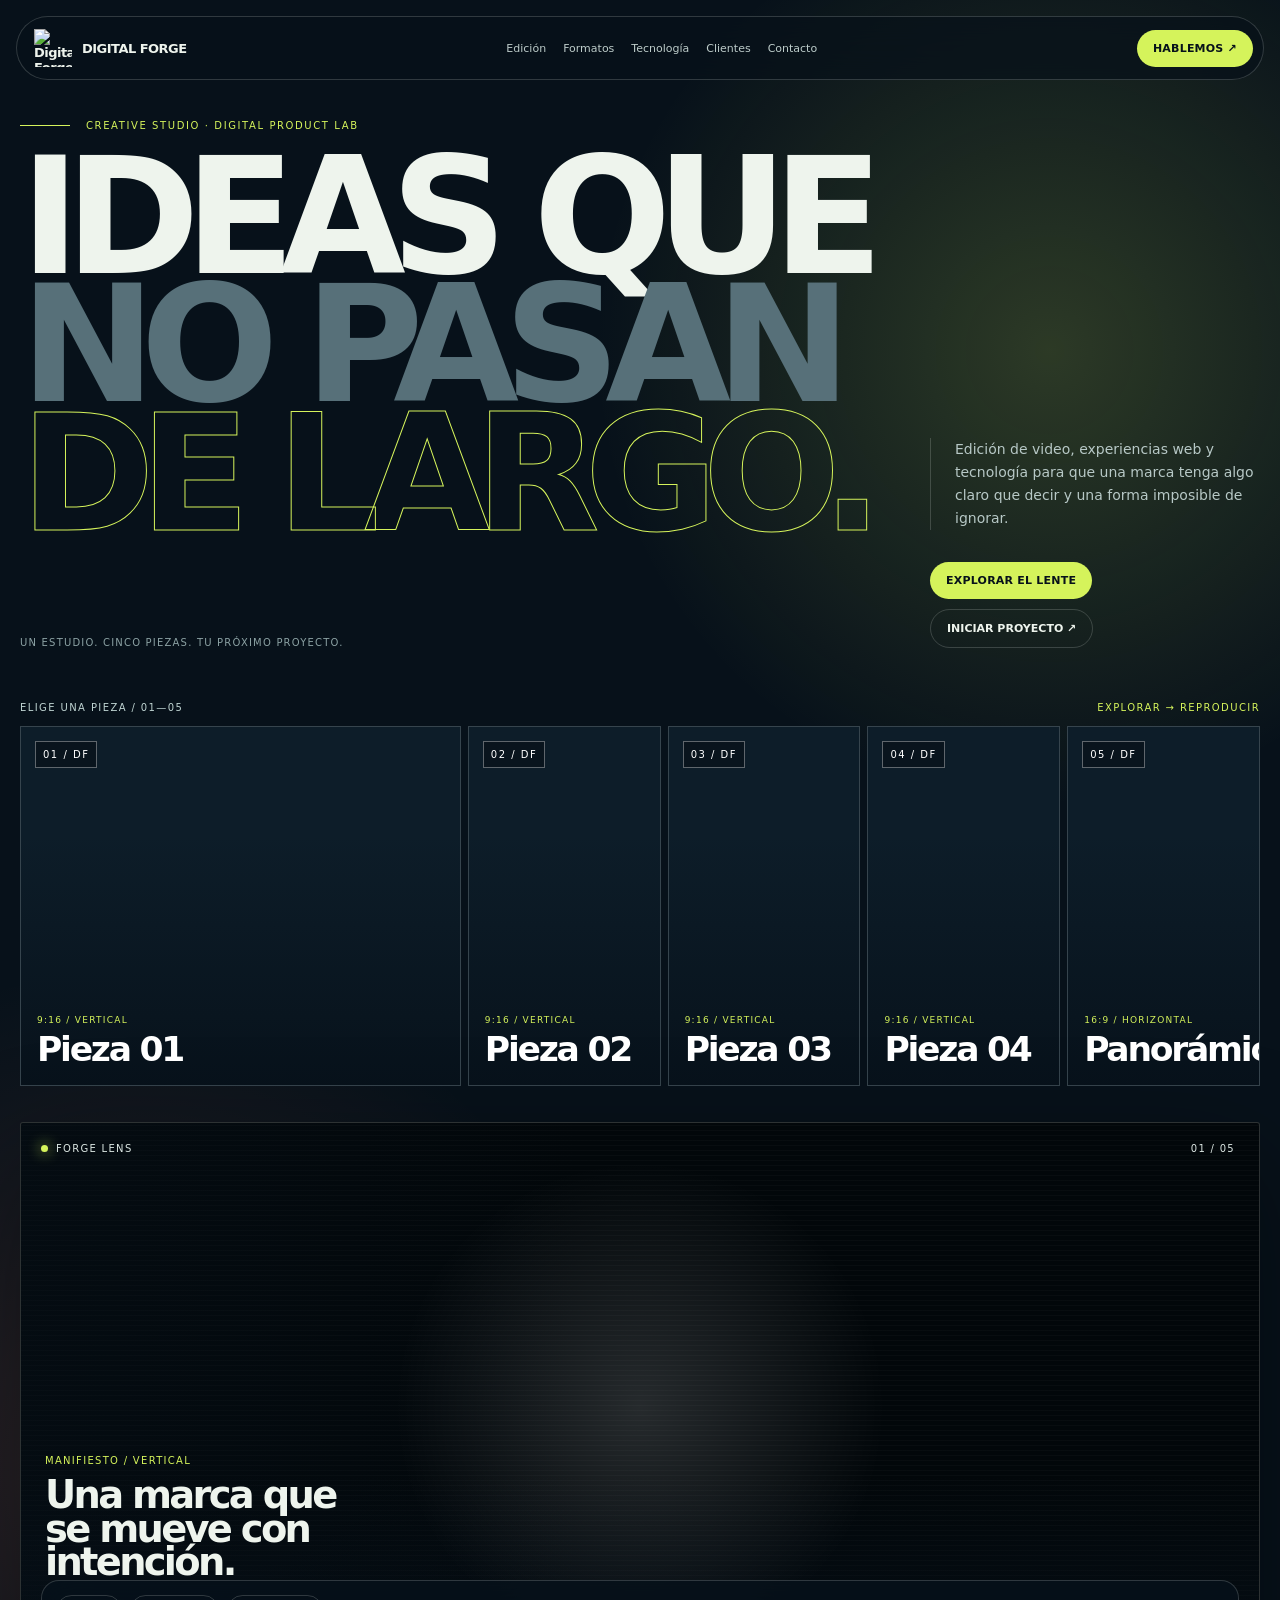
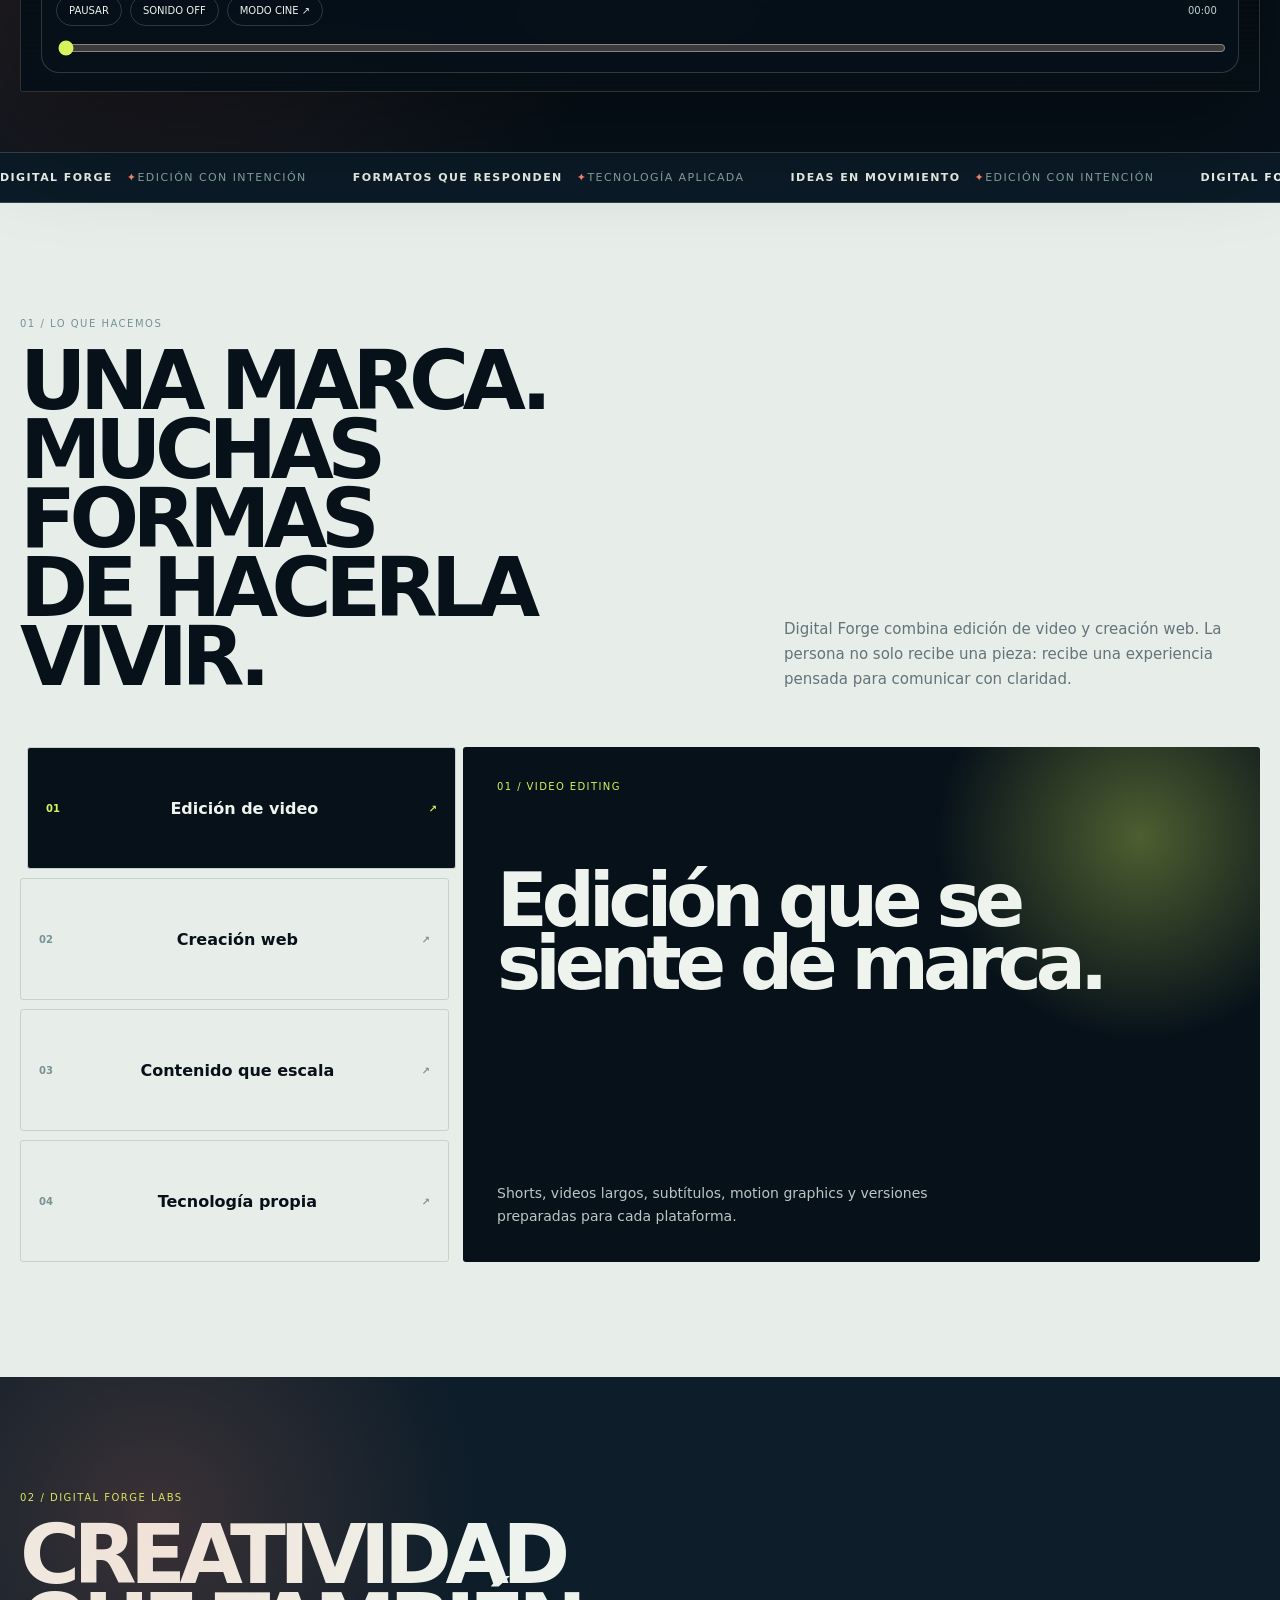
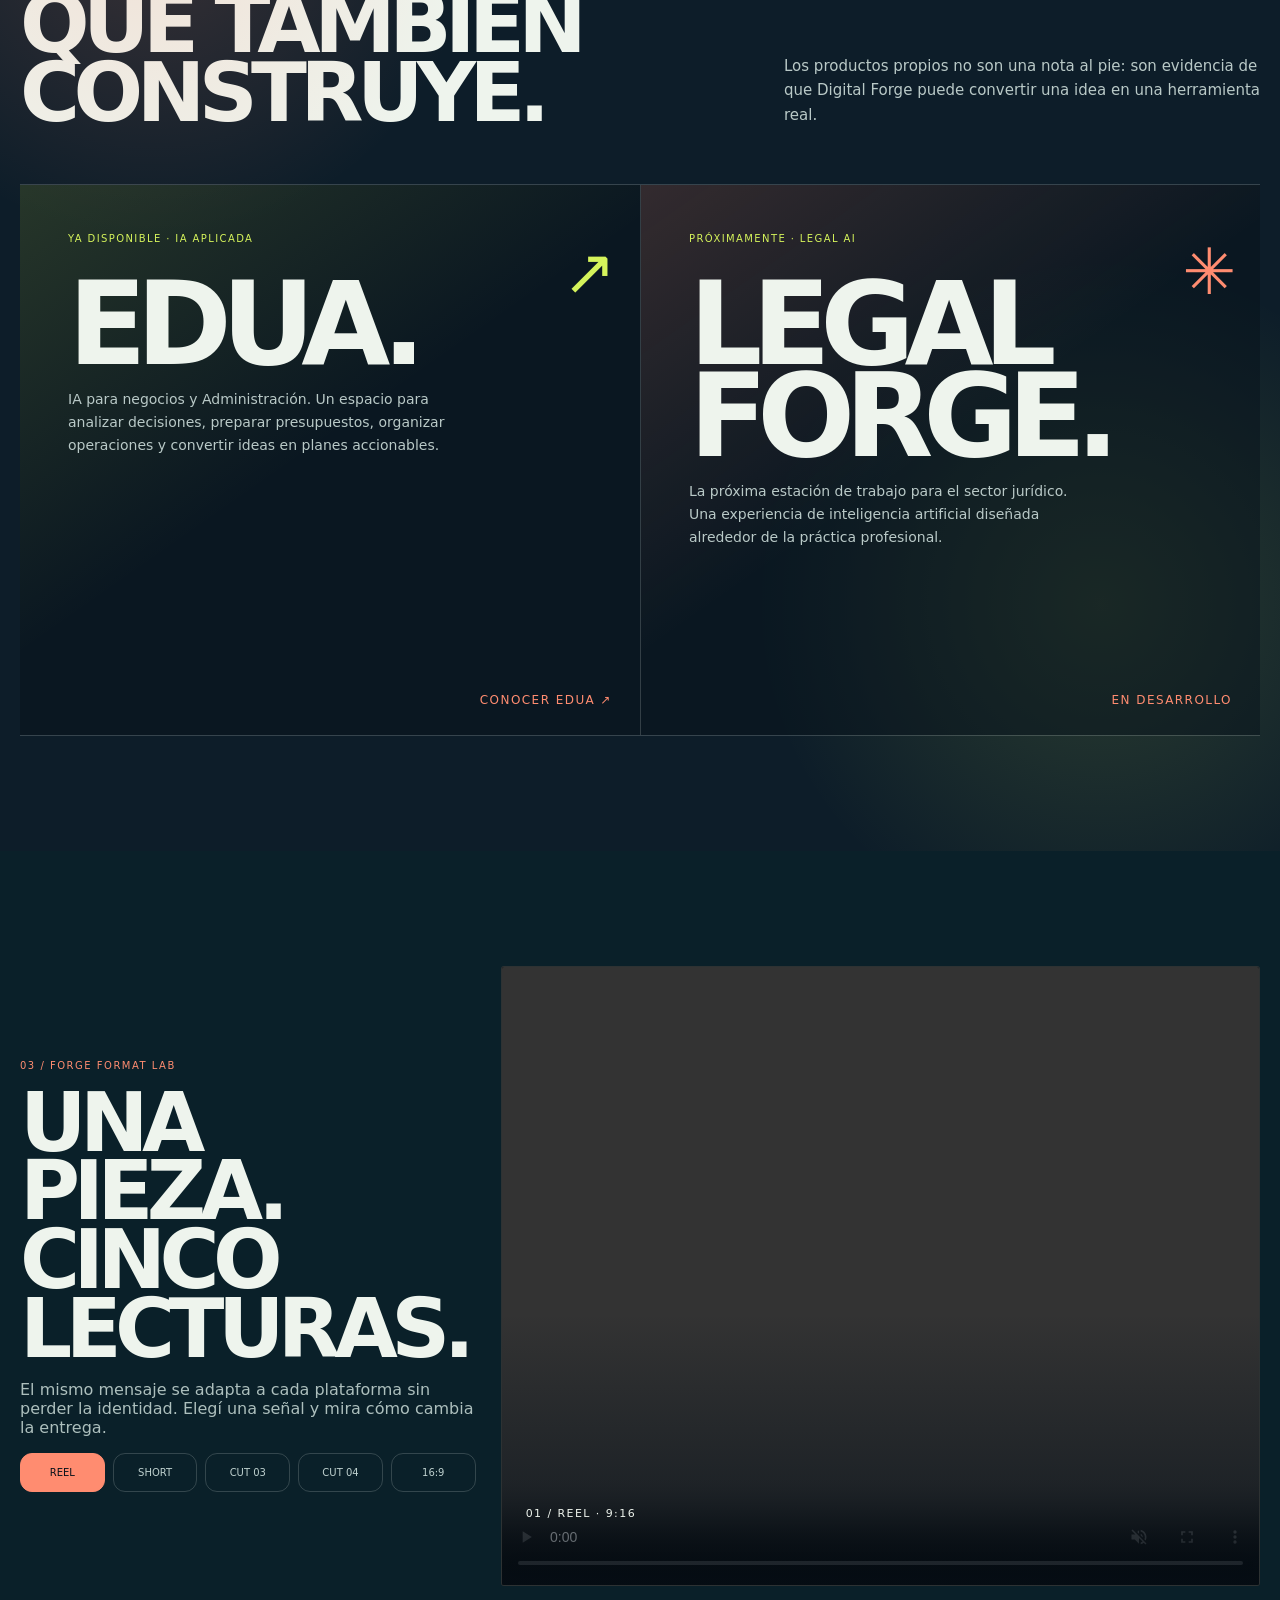
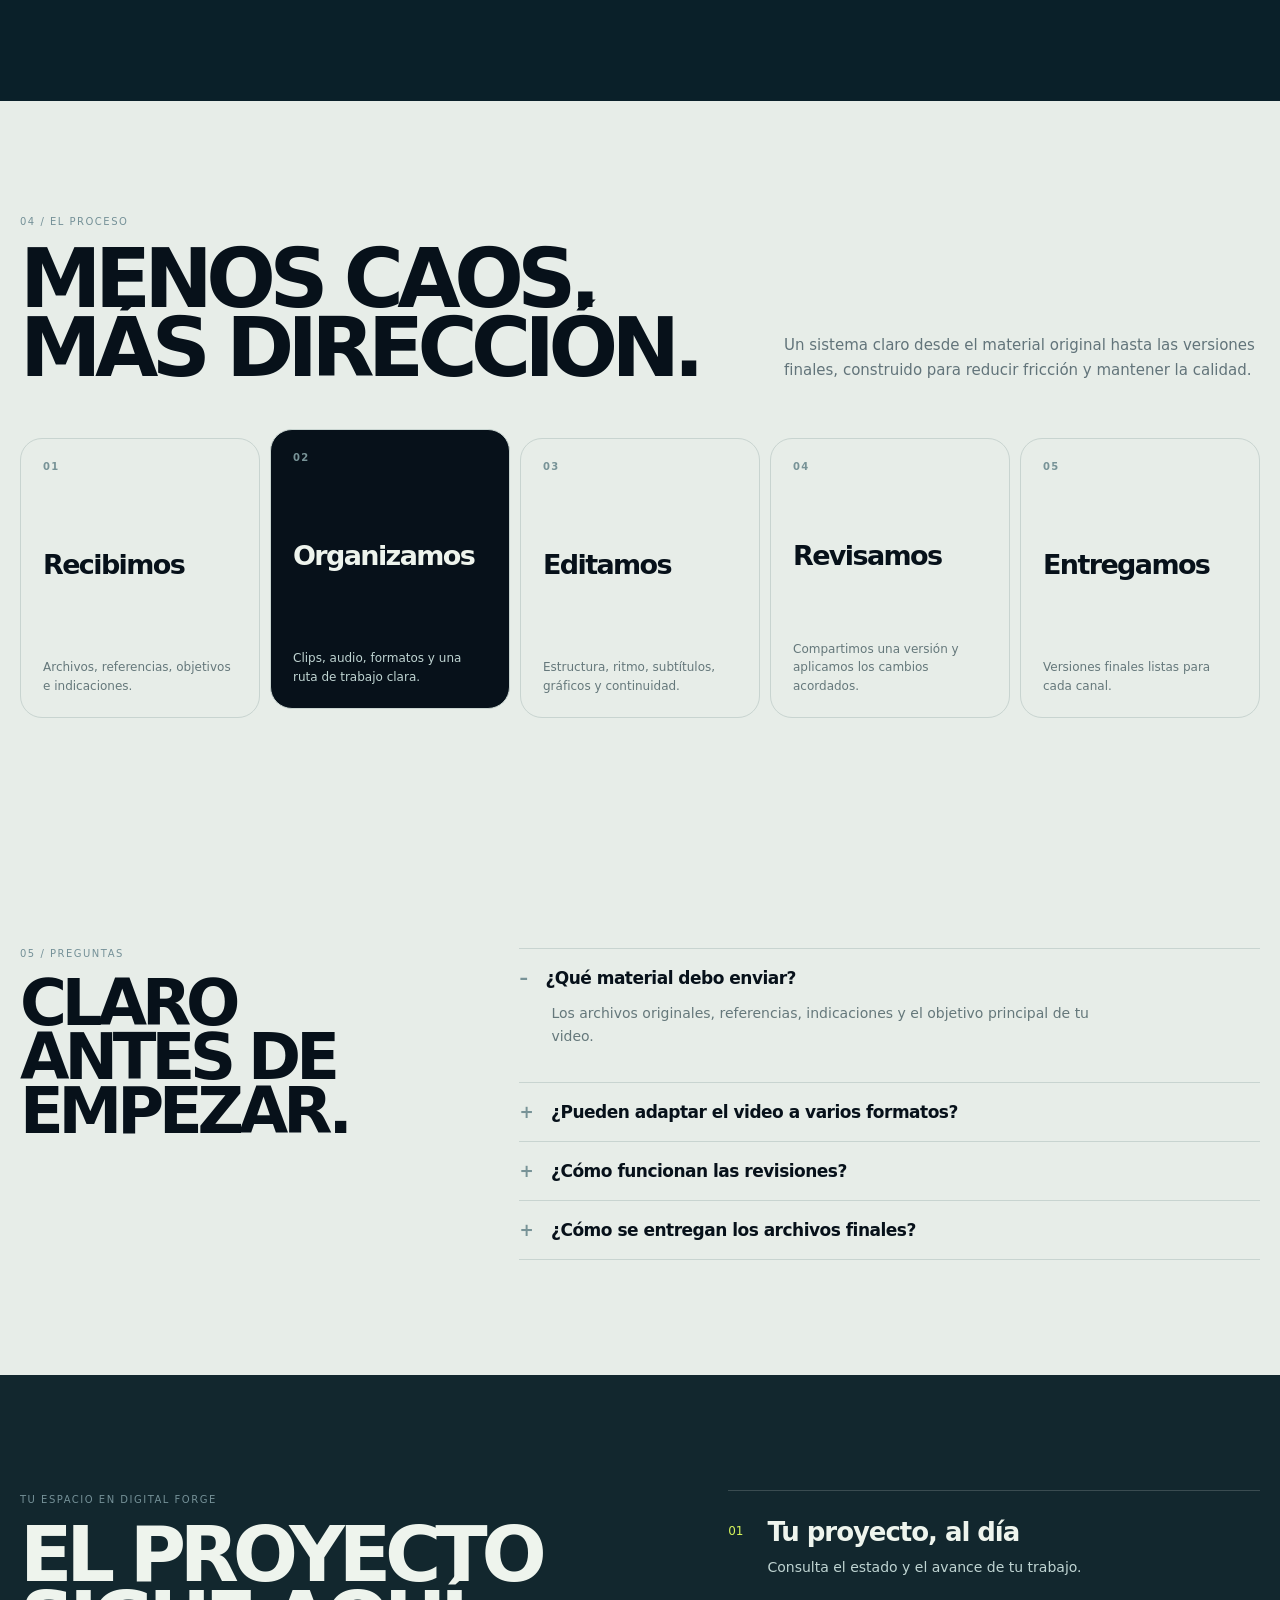
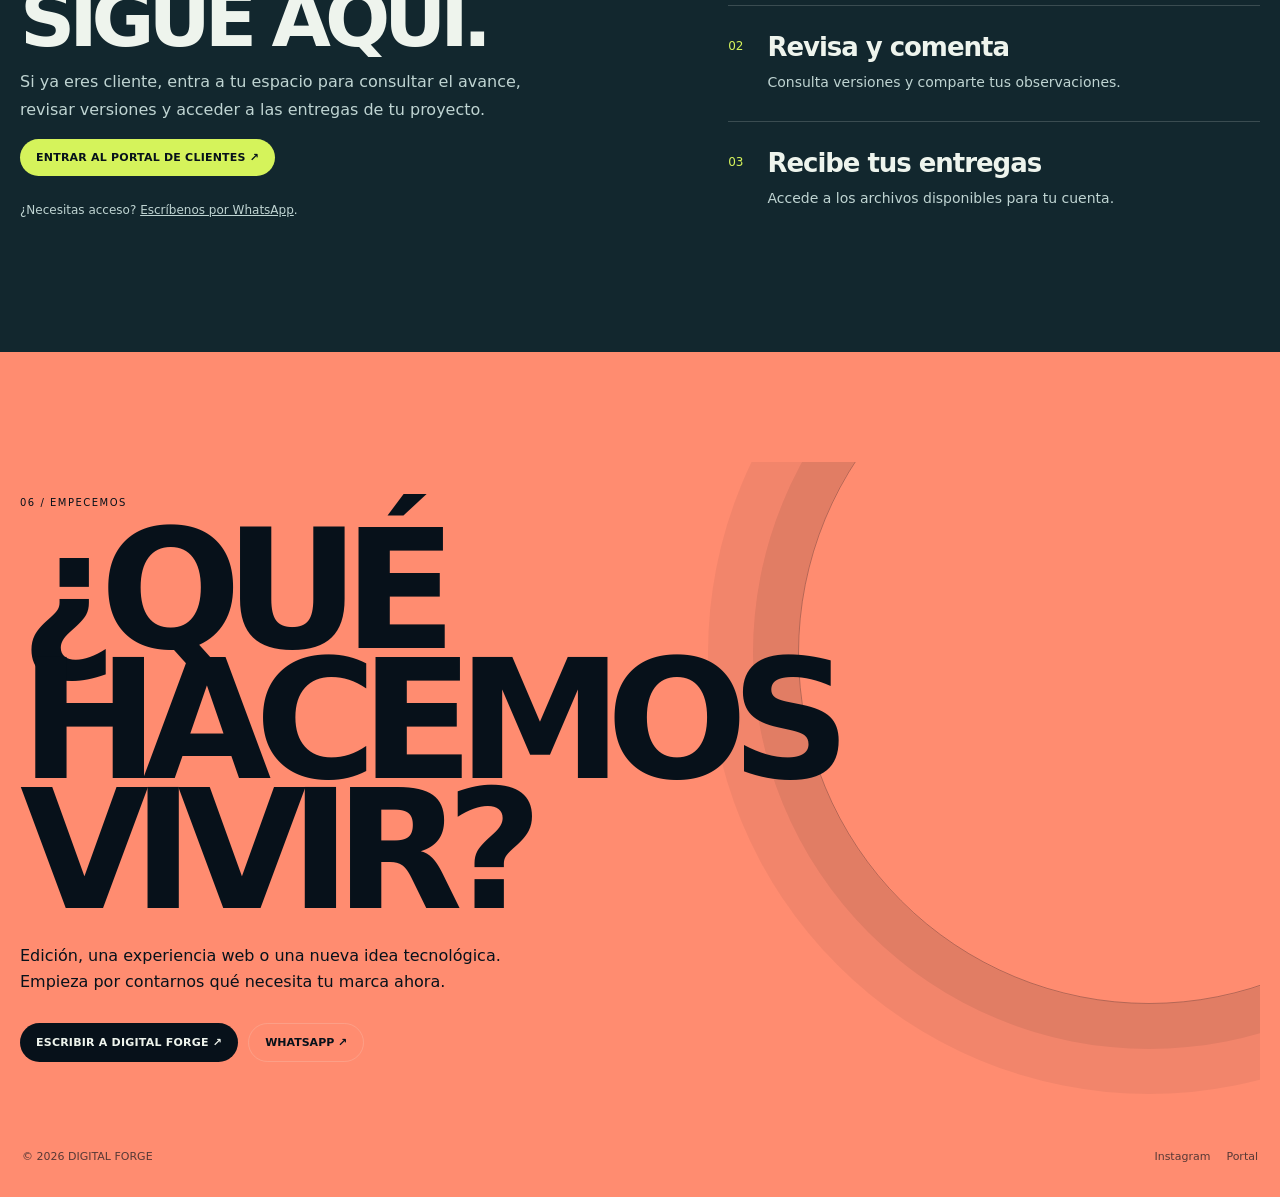
==== index.html @ f6ac7ea0 "Redesign homepage with interactive video gallery and client portal section" ====
<!doctype html>
<html lang="es">
<head>
  <meta charset="utf-8">
  <meta name="viewport" content="width=device-width,initial-scale=1">
  <meta name="description" content="Digital Forge — edición de video, experiencias web y tecnología.">
  <title>Digital Forge — Forge Lens</title>
  <style>
    :root{--ink:#07111a;--ink2:#0d1d29;--paper:#eef4ed;--mist:#bfd4d2;--lime:#d5f35b;--coral:#ff8c70;--line:rgba(238,244,237,.18);--max:1440px}*{box-sizing:border-box}html{scroll-behavior:smooth}body{margin:0;background:var(--ink);color:var(--paper);font-family:Inter,ui-sans-serif,system-ui,-apple-system,BlinkMacSystemFont,"Segoe UI",sans-serif;overflow-x:hidden}a{color:inherit;text-decoration:none}button{font:inherit}::selection{background:var(--lime);color:var(--ink)}.wrap{width:min(calc(100% - 40px),var(--max));margin:auto}.nav{position:fixed;z-index:20;top:16px;left:50%;transform:translateX(-50%);width:min(calc(100% - 32px),var(--max));height:64px;border:1px solid var(--line);border-radius:999px;padding:8px 10px 8px 17px;display:flex;align-items:center;justify-content:space-between;background:rgba(7,17,26,.72);backdrop-filter:blur(18px)}.brand{display:flex;align-items:center;gap:10px;font-size:13px;font-weight:900;letter-spacing:-.04em}.brand img{width:38px;height:38px;object-fit:contain}.navlinks{display:flex;gap:22px;color:#bdccca;font-size:11px}.navlinks a:hover{color:var(--lime)}.nav-cta,.cta{display:inline-flex;align-items:center;justify-content:center;border-radius:999px;background:var(--lime);color:var(--ink);font-weight:900;font-size:11px;letter-spacing:.02em;padding:12px 16px;transition:transform .2s,background .2s}.nav-cta:hover,.cta:hover{background:#fff;transform:translateY(-2px)}.hero{min-height:100svh;padding:115px 0 34px;display:grid;align-items:end;position:relative;isolation:isolate}.hero:before{content:"";position:absolute;z-index:-1;inset:0;background:radial-gradient(circle at 82% 20%,rgba(213,243,91,.18),transparent 26%),radial-gradient(circle at 10% 84%,rgba(255,140,112,.15),transparent 27%)}.hero-grid{display:grid;grid-template-columns:.93fr 1.07fr;gap:38px;align-items:end}.kicker{font-size:10px;letter-spacing:.16em;color:var(--lime);margin-bottom:22px}.hero h1{font-size:clamp(4.4rem,8.7vw,10rem);line-height:.78;letter-spacing:-.09em;margin:0;max-width:720px}.hero h1 .muted{color:#779097}.hero-copy{max-width:480px;color:#b7c8c6;font-size:16px;line-height:1.65;margin:30px 0}.hero-actions{display:flex;gap:10px;flex-wrap:wrap}.ghost{display:inline-flex;align-items:center;justify-content:center;border:1px solid var(--line);border-radius:999px;padding:12px 16px;font-size:11px;font-weight:800}.hero-note{font-size:10px;color:#8ca2a4;letter-spacing:.12em;margin-top:44px}.hero-note b{color:var(--paper)}.lens{position:relative;min-height:650px;border:1px solid var(--line);border-radius:32px;overflow:hidden;background:#02070a;box-shadow:0 36px 110px rgba(0,0,0,.38)}.lens video{position:absolute;inset:0;width:100%;height:100%;object-fit:cover}.lens:after{content:"";position:absolute;inset:0;pointer-events:none;background:linear-gradient(90deg,rgba(7,17,26,.48),transparent 45%),linear-gradient(0deg,rgba(7,17,26,.75),transparent 38%),repeating-linear-gradient(0deg,rgba(255,255,255,.025) 0 1px,transparent 1px 5px)}.lens-meta,.lens-copy,.lens-dial{position:absolute;z-index:2}.lens-meta{top:20px;left:20px;right:20px;display:flex;justify-content:space-between;gap:10px;color:#dce7e3;font-size:10px;letter-spacing:.13em}.live{display:flex;align-items:center;gap:8px}.live:before{content:"";width:7px;height:7px;border-radius:50%;background:var(--lime);box-shadow:0 0 14px var(--lime)}.lens-copy{left:24px;right:24px;bottom:26px}.lens-copy p{font-size:10px;letter-spacing:.13em;margin:0 0 12px;color:var(--lime)}.lens-copy strong{display:block;font-size:clamp(2.2rem,4vw,4.4rem);line-height:.88;letter-spacing:-.07em;max-width:540px}.lens-dial{top:50%;right:20px;transform:translateY(-50%);display:grid;gap:8px}.dial-button{width:35px;height:35px;border-radius:50%;border:1px solid rgba(255,255,255,.42);background:rgba(7,17,26,.5);color:white;cursor:pointer;font-size:10px;transition:.2s}.dial-button:hover,.dial-button.active{background:var(--lime);color:var(--ink);border-color:var(--lime);transform:scale(1.13)}.signal{border-top:1px solid var(--line);border-bottom:1px solid var(--line);padding:18px 0;background:#0b1b27;overflow:hidden}.signal-track{display:flex;gap:46px;width:max-content;animation:roll 24s linear infinite}.signal span{font-size:11px;letter-spacing:.13em;color:#8ba5a5;white-space:nowrap}.signal b{color:var(--paper)}.signal i{font-style:normal;color:var(--coral);margin-left:14px}@keyframes roll{to{transform:translateX(-40%)}}.section{padding:115px 0}.section.light{background:var(--paper);color:var(--ink)}.eyebrow{font-size:10px;letter-spacing:.15em;color:#759198;margin-bottom:18px}.section-head{display:grid;grid-template-columns:1.2fr .8fr;gap:50px;align-items:end;margin-bottom:56px}.section h2{font-size:clamp(3.3rem,6.4vw,7.2rem);line-height:.84;letter-spacing:-.08em;margin:0;max-width:920px}.section-head p{max-width:500px;margin:0;color:#62747a;line-height:1.65;font-size:15px}.service-deck{display:grid;grid-template-columns:.7fr 1.3fr;gap:14px}.service-tabs{display:grid;gap:9px}.service-tab{appearance:none;text-align:left;display:flex;justify-content:space-between;align-items:center;border:1px solid #c7d2ce;background:transparent;border-radius:18px;padding:19px 18px;cursor:pointer;color:var(--ink);font-weight:800;transition:.2s}.service-tab span{font-size:10px;color:#7a9295}.service-tab.active,.service-tab:hover{background:var(--ink);color:var(--paper);transform:translateX(7px)}.service-tab.active span,.service-tab:hover span{color:var(--lime)}.service-view{position:relative;min-height:515px;border-radius:26px;overflow:hidden;background:var(--ink);padding:34px;color:var(--paper)}.service-view:before{content:"";position:absolute;right:-100px;top:-130px;width:440px;height:440px;border-radius:50%;background:radial-gradient(circle,rgba(213,243,91,.34),transparent 65%)}.service-number{font-size:10px;letter-spacing:.14em;color:var(--lime);position:relative}.service-view h3{font-size:clamp(3rem,5.8vw,6.4rem);line-height:.84;letter-spacing:-.08em;margin:78px 0 0;position:relative;max-width:730px}.service-view p{position:absolute;left:34px;bottom:34px;max-width:500px;margin:0;color:#b9c7c4;line-height:1.65;font-size:14px}.stats{display:grid;grid-template-columns:repeat(4,1fr);border-top:1px solid var(--line)}.stat{padding:27px 12px;border-right:1px solid var(--line);font-size:10px;letter-spacing:.11em;color:#9bb1ae}.stat b{display:block;color:var(--paper);font-size:28px;letter-spacing:-.06em;margin-bottom:7px}.forge{background:var(--ink2);position:relative;overflow:hidden}.forge:before{content:"";position:absolute;inset:0;background:radial-gradient(circle at 12% 13%,rgba(255,140,112,.19),transparent 22%),radial-gradient(circle at 86% 77%,rgba(213,243,91,.15),transparent 25%)}.forge-grid{position:relative;display:grid;grid-template-columns:1fr 1fr;gap:16px}.lab-card{min-height:500px;border:1px solid var(--line);border-radius:30px;padding:32px;position:relative;overflow:hidden;background:rgba(7,17,26,.44)}.lab-card .tag{font-size:10px;color:var(--lime);letter-spacing:.14em}.lab-card h3{font-size:clamp(3.3rem,6vw,6.5rem);letter-spacing:-.09em;line-height:.8;margin:34px 0 18px}.lab-card p{max-width:410px;color:#b9c9c7;line-height:1.65;font-size:14px}.lab-card .corner{position:absolute;right:28px;bottom:28px;font-size:12px;color:var(--coral);letter-spacing:.12em}.lab-card.edua{background:linear-gradient(145deg,rgba(213,243,91,.14),transparent 48%),rgba(7,17,26,.48)}.lab-card.legal{background:linear-gradient(145deg,rgba(255,140,112,.17),transparent 48%),rgba(7,17,26,.48)}.format-lab{background:#0a2029}.format-layout{display:grid;grid-template-columns:.75fr 1.25fr;gap:25px;align-items:center}.format-layout h2{color:var(--paper)}.format-layout p{color:#adbfbd}.format-stage{min-height:620px;border:1px solid var(--line);border-radius:32px;overflow:hidden;position:relative;background:#02070a}.format-stage video{width:100%;height:100%;object-fit:cover;position:absolute;inset:0}.format-stage:after{content:"";position:absolute;inset:0;background:linear-gradient(0deg,rgba(7,17,26,.75),transparent 44%);pointer-events:none}.format-label{position:absolute;z-index:2;left:24px;bottom:24px;font-size:11px;letter-spacing:.13em}.format-choices{display:grid;grid-template-columns:repeat(5,1fr);gap:8px;margin-top:13px}.format-choice{appearance:none;border:1px solid var(--line);border-radius:12px;background:transparent;color:#bed0ce;padding:13px 7px;font-size:10px;cursor:pointer}.format-choice.active,.format-choice:hover{background:var(--coral);border-color:var(--coral);color:var(--ink)}.process-grid{display:grid;grid-template-columns:repeat(5,1fr);gap:10px}.step{min-height:280px;border:1px solid #c8d4d0;border-radius:22px;padding:22px;display:flex;flex-direction:column;justify-content:space-between}.step b{font-size:10px;color:#789397;letter-spacing:.13em}.step strong{font-size:27px;letter-spacing:-.06em;line-height:.95}.step p{font-size:12px;line-height:1.55;color:#65787b;margin:0}.faq-grid{display:grid;grid-template-columns:.75fr 1.25fr;gap:55px}.faq-grid h2{font-size:clamp(3.1rem,5vw,5.5rem)}details{border-top:1px solid #c8d4d0;padding:19px 0}details:last-child{border-bottom:1px solid #c8d4d0}summary{display:flex;gap:18px;list-style:none;cursor:pointer;font-size:17px;font-weight:800;letter-spacing:-.03em}summary::-webkit-details-marker{display:none}summary:before{content:"+";color:#789397}details[open] summary:before{content:"–"}details p{padding-left:32px;max-width:600px;line-height:1.65;color:#65787b;font-size:14px}.contact{background:var(--coral);color:var(--ink);padding:110px 0 34px}.contact-card{border:1px solid rgba(7,17,26,.32);border-radius:34px;padding:58px;position:relative;overflow:hidden}.contact-card:after{content:"";position:absolute;right:-130px;top:-160px;width:540px;height:540px;border:1px solid rgba(7,17,26,.3);border-radius:50%;box-shadow:0 0 0 45px rgba(7,17,26,.07),0 0 0 90px rgba(7,17,26,.05)}.contact-card>*{position:relative;z-index:1}.contact h2{font-size:clamp(4rem,8vw,9rem);line-height:.78;letter-spacing:-.1em;max-width:900px;margin:0}.contact p{max-width:520px;line-height:1.6;margin:28px 0;font-size:16px}.contact .cta{background:var(--ink);color:var(--paper)}.contact .cta:hover{background:white;color:var(--ink)}.footer{display:flex;justify-content:space-between;gap:25px;padding:28px 2px 0;color:rgba(7,17,26,.68);font-size:11px}.footer-links{display:flex;gap:16px;flex-wrap:wrap}.footer a:hover{text-decoration:underline}@media(max-width:900px){.navlinks{display:none}.hero-grid,.section-head,.service-deck,.forge-grid,.format-layout,.faq-grid{grid-template-columns:1fr}.hero{padding-top:115px}.lens{min-height:590px}.hero h1{max-width:640px}.section-head{gap:22px}.service-view{min-height:460px}.stats{grid-template-columns:repeat(2,1fr)}.format-stage{min-height:560px}.process-grid{grid-template-columns:repeat(2,1fr)}.contact-card{padding:42px 28px}}@media(max-width:560px){.wrap{width:min(calc(100% - 24px),var(--max))}.nav{top:10px;width:calc(100% - 20px);height:58px}.brand img{width:33px;height:33px}.nav-cta{padding:10px 13px}.hero{padding-top:92px}.hero h1{font-size:4.25rem}.lens{min-height:510px;border-radius:24px}.lens-copy strong{font-size:2.5rem}.section{padding:78px 0}.section h2{font-size:3.5rem}.service-view{padding:25px;min-height:420px}.service-view p{left:25px;right:25px;bottom:25px}.service-view h3{margin-top:60px}.stats{grid-template-columns:repeat(2,1fr)}.format-stage{min-height:490px;border-radius:24px}.format-choices{grid-template-columns:repeat(3,1fr)}.process-grid{grid-template-columns:1fr}.step{min-height:180px}.contact{padding-top:72px}.contact-card{padding:32px 20px}.contact h2{font-size:4.4rem}.footer{flex-direction:column}.lens-dial{right:13px}.dial-button{width:31px;height:31px}}@media(prefers-reduced-motion:reduce){*{scroll-behavior:auto!important;animation:none!important;transition:none!important}}
    .lens{transform:perspective(1300px) rotateX(var(--rx,0deg)) rotateY(var(--ry,0deg));transition:transform .3s ease;--px:50%;--py:50%}.lens:before{content:'';position:absolute;inset:0;z-index:3;pointer-events:none;background:radial-gradient(circle at var(--px) var(--py),rgba(255,255,255,.14),transparent 36%)}.lens-copy{bottom:112px;pointer-events:none}.lens-meta{pointer-events:none}.transport{position:absolute;z-index:5;bottom:18px;left:20px;right:20px;display:grid;gap:12px;padding:14px;background:rgba(7,17,26,.85);border:1px solid var(--line);border-radius:18px;backdrop-filter:blur(16px)}.transport-row{display:flex;gap:8px;align-items:center}.transport button,.cinema-close{border:1px solid var(--line);background:transparent;color:var(--paper);border-radius:999px;padding:9px 12px;font-size:10px;cursor:pointer}.transport button:hover{background:var(--lime);color:var(--ink)}.transport output{font-variant-numeric:tabular-nums;margin-left:auto;font-size:10px;color:var(--mist)}.transport input{width:100%;accent-color:var(--lime);cursor:ew-resize}.lens.is-cinema{position:fixed;inset:12px;z-index:100;min-height:0;transform:none!important;border-radius:22px;background:#02070a}.lens.is-cinema video{object-fit:contain}.lens.is-cinema .lens-copy{display:none}.cinema-open{overflow:hidden}.cinema-close{display:none}.is-cinema .cinema-close{display:block;background:var(--lime);color:var(--ink)}.chapter-line{position:fixed;top:0;left:0;height:3px;width:100%;transform:scaleX(0);transform-origin:left;background:var(--coral);z-index:110}.step{transition:background .3s,transform .3s}.step.current{background:var(--ink);color:var(--paper);transform:translateY(-9px)}.step.current p{color:var(--mist)}.lab-card{transition:transform .3s,border-color .3s}.lab-card:hover{transform:translateY(-10px);border-color:var(--lime)}.hero h1 i{font-style:normal;-webkit-text-stroke:1px var(--lime);color:transparent}.hero h1 i:hover{color:var(--lime)}button:focus-visible,a:focus-visible,input:focus-visible{outline:3px solid var(--coral);outline-offset:4px}.format-label{pointer-events:none;bottom:60px}@media(max-width:560px){.lens-copy{bottom:132px}.transport{left:10px;right:10px}.transport button{padding:9px 8px}.lens.is-cinema{inset:0;border-radius:0}.lens{transform:none}}@media(prefers-reduced-motion:reduce){.lens,.step.current,.lab-card:hover{transform:none!important}}
    /* The opening becomes an interactive editing table. */
    .hero{padding-top:120px;padding-bottom:60px;min-height:auto;background:#07111a}.hero-grid{display:flex;flex-direction:column;align-items:stretch;gap:36px}.hero-grid>div:first-child{display:grid;grid-template-columns:1fr 330px;align-items:end;gap:0 34px}.hero .kicker{grid-column:1/-1;display:flex;align-items:center;gap:16px}.hero .kicker:before{content:'';width:50px;height:1px;background:var(--lime)}.hero h1{grid-column:1;font-size:clamp(5rem,12.7vw,12rem);max-width:none;line-height:.79;letter-spacing:-.095em}.hero-copy{grid-column:2;grid-row:2;font-size:14px;border-left:1px solid var(--line);padding-left:24px;margin:0 0 8px}.hero-actions{grid-column:2;grid-row:3;margin-top:24px}.hero-note{grid-column:1;grid-row:3;margin:28px 0 0}.hero h1 .muted{color:#577079}.lens{min-height:570px;margin-top:0;max-width:100%;border-radius:3px;transform:none!important}.lens video{object-fit:contain}.lens-copy{max-width:340px}.lens-copy strong{font-size:clamp(2rem,3vw,3.2rem)}.lens-dial{display:none}.edit-table{display:flex;height:360px;gap:7px;margin-top:10px}.edit-frame{min-width:0;flex:1;position:relative;border:1px solid var(--line);background:#0d1d29;overflow:hidden;cursor:pointer;color:white;padding:0;text-align:left;transition:flex .65s cubic-bezier(.2,.8,.2,1),border-color .25s}.edit-frame:hover,.edit-frame:focus-visible{flex:2.3;border-color:var(--lime)}.edit-frame.selected{flex:2.3}.edit-frame video{height:100%;width:100%;object-fit:cover;filter:saturate(.4);transition:filter .4s,transform .7s}.edit-frame:hover video,.edit-frame.selected video{filter:saturate(1);transform:scale(1.035)}.edit-frame:after{content:'';position:absolute;inset:0;background:linear-gradient(0deg,rgba(7,17,26,.92),transparent 70%);pointer-events:none}.frame-label{position:absolute;bottom:20px;left:16px;right:16px;z-index:2;display:grid;gap:9px}.frame-label b{font-size:clamp(1.4rem,2.7vw,2.9rem);letter-spacing:-.065em;line-height:.9}.frame-label small{font-size:9px;letter-spacing:.14em;color:var(--lime)}.frame-number{position:absolute;top:14px;left:14px;z-index:2;font-size:10px;letter-spacing:.15em;border:1px solid rgba(255,255,255,.35);padding:7px;background:rgba(0,0,0,.3)}.edit-heading{display:flex;justify-content:space-between;font-size:10px;letter-spacing:.14em;color:var(--mist);padding:18px 0 3px}.edit-heading span:last-child{color:var(--lime)}.section h2{font-weight:850}.section.light{background:#e7ede8}.service-view{border-radius:3px}.service-tab{border-radius:3px}.forge-grid{gap:0;border-top:1px solid var(--line);border-bottom:1px solid var(--line)}.lab-card{border-radius:0;border:0;min-height:550px;padding:48px}.lab-card+ .lab-card{border-left:1px solid var(--line)}.lab-card h3{font-size:clamp(5rem,9vw,9rem)}.lab-card:after{content:'↗';position:absolute;right:24px;top:50px;font-size:64px;color:var(--lime);transition:transform .3s}.lab-card:hover:after{transform:rotate(45deg)}.lab-card.legal:after{content:'✳';color:var(--coral)}.contact-card{border:0;border-radius:0;padding:35px 0 60px}.contact h2{font-size:clamp(5rem,13vw,13rem);max-width:1100px}.contact-card:after{right:-240px;width:700px;height:700px}.format-stage{border-radius:3px}.service-view{transition:background .45s}.section{scroll-margin-top:90px}.lens{scroll-margin-top:94px}
    @media(max-width:900px){.hero-grid>div:first-child{grid-template-columns:1fr}.hero .kicker,.hero h1,.hero-copy,.hero-actions,.hero-note{grid-column:1;grid-row:auto}.hero-copy{max-width:550px;margin-top:24px}.hero h1{font-size:clamp(5rem,15vw,9rem)}.edit-table{height:300px}.frame-label b{font-size:22px}.lab-card{padding:30px}.lab-card+ .lab-card{border-left:0;border-top:1px solid var(--line)}}
    @media(max-width:560px){.hero{padding-top:100px}.hero h1{font-size:18vw}.hero .kicker{font-size:8px;letter-spacing:.1em}.hero-note{font-size:8px}.lens{min-height:530px}.edit-table{overflow-x:auto;scroll-snap-type:x mandatory;gap:8px;height:310px;padding-bottom:8px}.edit-frame,.edit-frame:hover,.edit-frame.selected{flex:0 0 65%;scroll-snap-align:start}.frame-label b{font-size:30px}.edit-heading{font-size:8px}.hero-grid{gap:16px}.lab-card{min-height:450px}.contact h2{font-size:19vw}}@media(prefers-reduced-motion:reduce){.edit-frame,.edit-frame video{transition:none!important;transform:none!important}}
.client-section{background:#12272e}.client-layout{display:grid;grid-template-columns:1.2fr 1fr;gap:70px;align-items:center}.client-layout h2{font-size:clamp(3rem,6vw,6rem)}.client-layout p{color:var(--mist);line-height:1.7;max-width:560px}.client-help{font-size:12px;margin-top:24px}.client-help a{text-decoration:underline}.client-features{list-style:none;padding:0;margin:0}.client-features li{display:flex;gap:24px;border-top:1px solid var(--line);padding:26px 0}.client-features span{color:var(--lime);font-size:12px;padding-top:7px}.client-features h3{font-size:26px;letter-spacing:-.04em;margin:0}.client-features p{font-size:14px;margin:9px 0 0}.format-stage video{object-fit:contain}.format-label{bottom:65px}.lens-meta{right:24px}.is-cinema .transport{max-width:800px;margin:auto}.is-cinema .lens-meta{top:25px}.transport-row{flex-wrap:wrap}.transport output{min-width:36px}.navlinks{gap:17px}.mobile-portal{font-size:11px;color:var(--lime);margin-left:auto;margin-right:15px}@media(min-width:901px){.mobile-portal{display:none}}@media(max-width:900px){.client-layout{grid-template-columns:1fr;gap:36px}}@media(max-width:560px){.brand span{font-size:10px}.nav-cta{font-size:9px}.mobile-portal{font-size:10px;margin-right:10px}.transport{padding:10px}.transport output{font-size:9px}}
  </style>
</head>
<body>
  <nav class="nav"><a class="brand" href="#home"><img src="https://digitalforgecreative.pages.dev/logo-header.png" alt="Digital Forge"><span>DIGITAL FORGE</span></a><div class="navlinks"><a href="#services">Edición</a><a href="#formats">Formatos</a><a href="#labs">Tecnología</a><a href="#clientes">Clientes</a><a href="#contact">Contacto</a></div><a class="mobile-portal" href="#clientes">Clientes</a><a class="nav-cta" href="#contact">HABLEMOS ↗</a></nav>
  <header class="hero" id="home"><div class="wrap hero-grid"><div><div class="kicker">CREATIVE STUDIO · DIGITAL PRODUCT LAB</div><h1>HACEMOS<br><span class="muted">QUE UNA</span><br>IDEA <i>VIVA.</i></h1><p class="hero-copy">Edición de video, experiencias web y tecnología para que una marca tenga algo claro que decir y una forma imposible de ignorar.</p><div class="hero-actions"><a class="cta" href="#lens">EXPLORAR EL LENTE</a><a class="ghost" href="#contact">INICIAR PROYECTO ↗</a></div><div class="hero-note"><b>05 SEÑALES VISUALES</b> · UNA EXPERIENCIA QUE RESPONDE A TI</div></div><div class="lens" id="lens"><video id="heroVideo" autoplay muted loop playsinline preload="metadata"><source src="https://digitalforgecreative.pages.dev/videos/video-1.mp4" type="video/mp4"></video><div class="lens-meta"><span class="live">FORGE LENS</span><span id="heroIndex">01 / 05</span></div><div class="lens-copy"><p id="heroType">MANIFIESTO / VERTICAL</p><strong id="heroTitle">Una marca que se mueve con intención.</strong></div><div class="lens-dial" role="group" aria-label="Seleccionar video"><button class="dial-button active" data-video="0" aria-label="Video 1" aria-pressed="true">01</button><button class="dial-button" data-video="1" aria-label="Video 2" aria-selected="false">02</button><button class="dial-button" data-video="2" aria-label="Video 3" aria-selected="false">03</button><button class="dial-button" data-video="3" aria-label="Video 4" aria-selected="false">04</button><button class="dial-button" data-video="4" aria-label="Video horizontal" aria-selected="false">05</button></div></div></div></header>
  <div class="signal"><div class="signal-track"><span><b>DIGITAL FORGE</b><i>✦</i>EDICIÓN CON INTENCIÓN</span><span><b>FORMATOS QUE RESPONDEN</b><i>✦</i>TECNOLOGÍA APLICADA</span><span><b>IDEAS EN MOVIMIENTO</b><i>✦</i>EDICIÓN CON INTENCIÓN</span><span><b>DIGITAL FORGE</b><i>✦</i>FORMATOS QUE RESPONDEN</span></div></div>
  <main>
    <section class="section light" id="services"><div class="wrap"><div class="section-head"><div><div class="eyebrow">01 / LO QUE HACEMOS</div><h2>UNA MARCA.<br>MUCHAS FORMAS<br>DE HACERLA VIVIR.</h2></div><p>Digital Forge combina edición de video y creación web. La persona no solo recibe una pieza: recibe una experiencia pensada para comunicar con claridad.</p></div><div class="service-deck"><div class="service-tabs" role="tablist"><button class="service-tab active" data-service="0"><span>01</span>Edición de video <span>↗</span></button><button class="service-tab" data-service="1"><span>02</span>Creación web <span>↗</span></button><button class="service-tab" data-service="2"><span>03</span>Contenido que escala <span>↗</span></button><button class="service-tab" data-service="3"><span>04</span>Tecnología propia <span>↗</span></button></div><article class="service-view"><div class="service-number" id="serviceNumber">01 / VIDEO EDITING</div><h3 id="serviceTitle">Edición que se siente de marca.</h3><p id="serviceCopy">Shorts, videos largos, subtítulos, motion graphics y versiones preparadas para cada plataforma.</p></article></div></div></section>
    <section class="section forge" id="labs"><div class="wrap"><div class="section-head"><div><div class="eyebrow" style="color:var(--lime)">02 / DIGITAL FORGE LABS</div><h2>CREATIVIDAD<br>QUE TAMBIÉN<br>CONSTRUYE.</h2></div><p style="color:#b9c9c7">Los productos propios no son una nota al pie: son evidencia de que Digital Forge puede convertir una idea en una herramienta real.</p></div><div class="forge-grid"><article class="lab-card edua"><div class="tag">YA DISPONIBLE · IA APLICADA</div><h3>EDUA.</h3><p>IA para negocios y Administración. Un espacio para analizar decisiones, preparar presupuestos, organizar operaciones y convertir ideas en planes accionables.</p><a class="corner" href="https://aula-estudio.aula-estudio.workers.dev/empresarios" target="_blank" rel="noopener">CONOCER EDUA ↗</a></article><article class="lab-card legal"><div class="tag">PRÓXIMAMENTE · LEGAL AI</div><h3>LEGAL<br>FORGE.</h3><p>La próxima estación de trabajo para el sector jurídico. Una experiencia de inteligencia artificial diseñada alrededor de la práctica profesional.</p><span class="corner">EN DESARROLLO</span></article></div></div></section>
    <section class="section format-lab" id="formats"><div class="wrap format-layout"><div><div class="eyebrow" style="color:var(--coral)">03 / FORGE FORMAT LAB</div><h2>UNA PIEZA.<br>CINCO<br>LECTURAS.</h2><p>El mismo mensaje se adapta a cada plataforma sin perder la identidad. Elegí una señal y mira cómo cambia la entrega.</p><div class="format-choices" role="tablist"><button class="format-choice active" data-format="0">REEL</button><button class="format-choice" data-format="1">SHORT</button><button class="format-choice" data-format="2">CUT 03</button><button class="format-choice" data-format="3">CUT 04</button><button class="format-choice" data-format="4">16:9</button></div></div><div class="format-stage"><video id="formatVideo" autoplay muted loop playsinline controls preload="metadata"><source src="https://digitalforgecreative.pages.dev/videos/video-1.mp4" type="video/mp4"></video><div class="format-label" id="formatLabel">01 / REEL · 9:16</div></div></div></section>
    <section class="section light"><div class="wrap"><div class="section-head"><div><div class="eyebrow">04 / EL PROCESO</div><h2>MENOS CAOS.<br>MÁS DIRECCIÓN.</h2></div><p>Un sistema claro desde el material original hasta las versiones finales, construido para reducir fricción y mantener la calidad.</p></div><div class="process-grid"><article class="step"><b>01</b><strong>Recibimos</strong><p>Archivos, referencias, objetivos e indicaciones.</p></article><article class="step"><b>02</b><strong>Organizamos</strong><p>Clips, audio, formatos y una ruta de trabajo clara.</p></article><article class="step"><b>03</b><strong>Editamos</strong><p>Estructura, ritmo, subtítulos, gráficos y continuidad.</p></article><article class="step"><b>04</b><strong>Revisamos</strong><p>Compartimos una versión y aplicamos los cambios acordados.</p></article><article class="step"><b>05</b><strong>Entregamos</strong><p>Versiones finales listas para cada canal.</p></article></div></div></section>
    <section class="section light"><div class="wrap faq-grid"><div><div class="eyebrow">05 / PREGUNTAS</div><h2>CLARO<br>ANTES DE<br>EMPEZAR.</h2></div><div><details open><summary>¿Qué material debo enviar?</summary><p>Los archivos originales, referencias, indicaciones y el objetivo principal de tu video.</p></details><details><summary>¿Pueden adaptar el video a varios formatos?</summary><p>Sí. Podemos preparar versiones verticales, horizontales o cuadradas según las necesidades del proyecto.</p></details><details><summary>¿Cómo funcionan las revisiones?</summary><p>Compartimos una versión para revisión y aplicamos los comentarios y cambios que se hayan acordado.</p></details><details><summary>¿Cómo se entregan los archivos finales?</summary><p>En las orientaciones y formatos definidos para cada plataforma o uso.</p></details></div></div></section>
    <section class="section client-section" id="clientes"><div class="wrap client-layout"><div><div class="eyebrow">TU ESPACIO EN DIGITAL FORGE</div><h2>EL PROYECTO<br>SIGUE AQUÍ.</h2><p>Si ya eres cliente, entra a tu espacio para consultar el avance, revisar versiones y acceder a las entregas de tu proyecto.</p><a class="cta" href="https://digitalforgecreative.pages.dev/portal/">ENTRAR AL PORTAL DE CLIENTES ↗</a><p class="client-help">¿Necesitas acceso? <a href="https://wa.me/13057486848">Escríbenos por WhatsApp</a>.</p></div><ol class="client-features"><li><span>01</span><div><h3>Tu proyecto, al día</h3><p>Consulta el estado y el avance de tu trabajo.</p></div></li><li><span>02</span><div><h3>Revisa y comenta</h3><p>Consulta versiones y comparte tus observaciones.</p></div></li><li><span>03</span><div><h3>Recibe tus entregas</h3><p>Accede a los archivos disponibles para tu cuenta.</p></div></li></ol></div></section>
  </main>
  <section class="contact" id="contact"><div class="wrap"><div class="contact-card"><div class="eyebrow" style="color:var(--ink)">06 / EMPECEMOS</div><h2>¿QUÉ<br>HACEMOS<br>VIVIR?</h2><p>Edición, una experiencia web o una nueva idea tecnológica. Empieza por contarnos qué necesita tu marca ahora.</p><div class="hero-actions"><a class="cta" href="mailto:digitalforge.team@outlook.com">ESCRIBIR A DIGITAL FORGE ↗</a><a class="ghost" href="https://wa.me/13057486848?text=Hola%20Digital%20Forge%2C%20quiero%20informaci%C3%B3n%20sobre%20sus%20servicios." target="_blank" rel="noopener">WHATSAPP ↗</a></div></div><footer class="footer"><span>© 2026 DIGITAL FORGE</span><div class="footer-links"><a href="https://www.instagram.com/digitalforge__/" target="_blank" rel="noopener">Instagram</a><a href="https://digitalforgecreative.pages.dev/portal/" target="_blank" rel="noopener">Portal</a></div></footer></div></section>
  <script>
    const clips=[
      {src:'https://digitalforgecreative.pages.dev/videos/video-1.mp4',type:'MANIFIESTO / VERTICAL',title:'Una marca que se mueve con intención.',label:'01 / REEL · 9:16'},
      {src:'https://digitalforgecreative.pages.dev/videos/video-2.mp4',type:'CONTENIDO / VERTICAL',title:'Cada corte tiene una función.',label:'02 / SHORT · 9:16'},
      {src:'https://digitalforgecreative.pages.dev/videos/video-3.mp4',type:'TECNOLOGÍA / VERTICAL',title:'Una idea también puede ser un producto.',label:'03 / CUT · 9:16'},
      {src:'https://digitalforgecreative.pages.dev/videos/video-4.mp4',type:'DIRECCIÓN / VERTICAL',title:'La identidad se nota en cada decisión.',label:'04 / CUT · 9:16'},
      {src:'https://digitalforgecreative.pages.dev/videos/vertical-yt.mp4',type:'EXPERIENCIA / HORIZONTAL',title:'Una misma historia para otra pantalla.',label:'05 / HORIZONTAL · 16:9'}
    ];
    const heroVideo=document.getElementById('heroVideo'),formatVideo=document.getElementById('formatVideo'),heroType=document.getElementById('heroType'),heroTitle=document.getElementById('heroTitle'),heroIndex=document.getElementById('heroIndex'),formatLabel=document.getElementById('formatLabel');
    function setClip(index,fromFormat=false){const clip=clips[index];const target=fromFormat?formatVideo:heroVideo;target.src=clip.src;target.load();target.play().catch(()=>{});if(!fromFormat){heroType.textContent=clip.type;heroTitle.textContent=clip.title;heroIndex.textContent=String(index+1).padStart(2,'0')+' / 05';document.querySelectorAll('.dial-button').forEach((b,i)=>{b.classList.toggle('active',i===index);b.setAttribute('aria-selected',String(i===index))})}else{formatLabel.textContent=clip.label;document.querySelectorAll('.format-choice').forEach((b,i)=>b.classList.toggle('active',i===index))}}
    document.querySelectorAll('.dial-button').forEach((button,index)=>button.addEventListener('click',()=>setClip(index)));document.querySelectorAll('.format-choice').forEach((button,index)=>button.addEventListener('click',()=>setClip(index,true)));
    const services=[{n:'01 / VIDEO EDITING',t:'Edición que se siente de marca.',c:'Shorts, videos largos, subtítulos, motion graphics y versiones preparadas para cada plataforma.'},{n:'02 / WEB EXPERIENCES',t:'Webs que se recorren, no se olvidan.',c:'Diseño y desarrollo de experiencias digitales claras, atractivas y pensadas para convertir atención en conversación.'},{n:'03 / CONTENT SYSTEMS',t:'Una grabación. Muchas oportunidades.',c:'Reutilizamos material, adaptamos piezas y construimos una presencia consistente sin repetir trabajo.'},{n:'04 / DIGITAL PRODUCTS',t:'Tecnología creada desde la idea.',c:'EDUA, Legal Forge y nuevos productos que convierten conocimiento y procesos en herramientas reales.'}];
    document.querySelectorAll('.service-tab').forEach((button,index)=>button.addEventListener('click',()=>{const s=services[index];document.querySelectorAll('.service-tab').forEach((b,i)=>b.classList.toggle('active',i===index));document.getElementById('serviceNumber').textContent=s.n;document.getElementById('serviceTitle').textContent=s.t;document.getElementById('serviceCopy').textContent=s.c}));
    const lens=document.getElementById('lens');
    lens.insertAdjacentHTML('beforeend',`<div class="transport"><div class="transport-row"><button id="playToggle" aria-label="Pausar video">PAUSAR</button><button id="soundToggle" aria-pressed="false">SONIDO OFF</button><button id="cinemaToggle" aria-expanded="false">MODO CINE ↗</button><button class="cinema-close" id="cinemaClose">CERRAR ✕</button><output id="timecode">00:00</output></div><input id="scrubber" type="range" min="0" max="1000" value="0" aria-label="Recorrer el video"></div>`);
    const playToggle=document.getElementById('playToggle'),soundToggle=document.getElementById('soundToggle'),scrubber=document.getElementById('scrubber'),cinemaToggle=document.getElementById('cinemaToggle');
    playToggle.addEventListener('click',()=>heroVideo.paused?heroVideo.play().catch(()=>{}):heroVideo.pause());
    heroVideo.addEventListener('play',()=>{playToggle.textContent='PAUSAR';playToggle.setAttribute('aria-label','Pausar video')});
    heroVideo.addEventListener('pause',()=>{playToggle.textContent='REPRODUCIR';playToggle.setAttribute('aria-label','Reproducir video')});
    soundToggle.addEventListener('click',()=>{heroVideo.muted=!heroVideo.muted;soundToggle.textContent=heroVideo.muted?'SONIDO OFF':'SONIDO ON';soundToggle.setAttribute('aria-pressed',String(!heroVideo.muted));if(!heroVideo.muted)formatVideo.muted=true});
    heroVideo.addEventListener('timeupdate',()=>{if(Number.isFinite(heroVideo.duration)&&heroVideo.duration>0)scrubber.value=heroVideo.currentTime/heroVideo.duration*1000;document.getElementById('timecode').textContent=String(Math.floor(heroVideo.currentTime/60)).padStart(2,'0')+':'+String(Math.floor(heroVideo.currentTime%60)).padStart(2,'0')});
    scrubber.addEventListener('input',()=>{if(Number.isFinite(heroVideo.duration))heroVideo.currentTime=heroVideo.duration*Number(scrubber.value)/1000});
    function cinema(open){lens.classList.toggle('is-cinema',open);document.body.classList.toggle('cinema-open',open);cinemaToggle.setAttribute('aria-expanded',String(open));if(open){formatVideo.pause();document.getElementById('cinemaClose').focus()}else cinemaToggle.focus()}
    cinemaToggle.addEventListener('click',()=>cinema(!lens.classList.contains('is-cinema')));document.getElementById('cinemaClose').addEventListener('click',()=>cinema(false));
    lens.addEventListener('keydown',event=>{if(event.key==='Escape'){cinema(false);return}if(event.target.matches('input'))return;if(event.key!=='ArrowRight'&&event.key!=='ArrowLeft')return;event.preventDefault();const active=[...document.querySelectorAll('.dial-button')].findIndex(b=>b.classList.contains('active'));setClip((active+(event.key==='ArrowRight'?1:4))%5)});
    const reduced=matchMedia('(prefers-reduced-motion:reduce)');
    lens.addEventListener('pointermove',event=>{if(reduced.matches||event.pointerType!=='mouse'||lens.classList.contains('is-cinema'))return;const r=lens.getBoundingClientRect(),x=(event.clientX-r.left)/r.width,y=(event.clientY-r.top)/r.height;lens.style.setProperty('--rx',(0.5-y)*6+'deg');lens.style.setProperty('--ry',(x-.5)*8+'deg');lens.style.setProperty('--px',x*100+'%');lens.style.setProperty('--py',y*100+'%')});lens.addEventListener('pointerleave',()=>{lens.style.setProperty('--rx','0deg');lens.style.setProperty('--ry','0deg')});
    document.body.insertAdjacentHTML('afterbegin','<div class="chapter-line" aria-hidden="true"></div>');
    let framePending=false;function updateJourney(){framePending=false;const total=document.documentElement.scrollHeight-innerHeight;document.querySelector('.chapter-line').style.transform='scaleX('+Math.max(0,Math.min(1,scrollY/Math.max(1,total)))+')';const steps=[...document.querySelectorAll('.step')];let nearest=0,distance=Infinity;steps.forEach((step,i)=>{const r=step.getBoundingClientRect(),d=Math.abs(r.top+r.height/2-innerHeight*.55);if(d<distance){distance=d;nearest=i}});steps.forEach((step,i)=>step.classList.toggle('current',i===nearest))}window.addEventListener('scroll',()=>{if(!framePending){framePending=true;requestAnimationFrame(updateJourney)}},{passive:true});updateJourney();
    const heroHeading=document.querySelector('.hero h1');heroHeading.innerHTML='IDEAS QUE<br><span class="muted">NO PASAN</span><br><i>DE LARGO.</i>';
    document.querySelector('.hero-note').textContent='UN ESTUDIO. CINCO PIEZAS. TU PRÓXIMO PROYECTO.';
    const editingTable=document.createElement('div');editingTable.innerHTML='<div class="edit-heading"><span>ELIGE UNA PIEZA / 01—05</span><span>EXPLORAR → REPRODUCIR</span></div><div class="edit-table" aria-label="Explorar las cinco piezas"></div>';
    lens.before(editingTable);
    const frameTitles=['Pieza 01','Pieza 02','Pieza 03','Pieza 04','Panorámica'];
    clips.forEach((clip,index)=>{const button=document.createElement('button');button.className='edit-frame'+(index===0?' selected':'');button.setAttribute('aria-label','Ver '+frameTitles[index]);button.setAttribute('aria-pressed',String(index===0));const preview=document.createElement('video');preview.src=clip.src;preview.muted=true;preview.playsInline=true;preview.preload='metadata';preview.setAttribute('aria-hidden','true');button.append(preview);button.insertAdjacentHTML('beforeend','<span class="frame-number">'+String(index+1).padStart(2,'0')+' / DF</span><span class="frame-label"><small>'+(index===4?'16:9 / HORIZONTAL':'9:16 / VERTICAL')+'</small><b>'+frameTitles[index]+'</b></span>');button.addEventListener('pointerenter',()=>{if(!reduced.matches)preview.play().catch(()=>{})});button.addEventListener('pointerleave',()=>preview.pause());button.addEventListener('click',()=>{document.querySelectorAll('.edit-frame').forEach((b,i)=>{b.classList.toggle('selected',i===index);b.setAttribute('aria-pressed',String(i===index))});setClip(index);lens.scrollIntoView({behavior:reduced.matches?'instant':'smooth',block:'center'})});editingTable.querySelector('.edit-table').append(button)});
    const serviceColors=['#07111a','#233b38','#412d31','#252b46'];document.querySelectorAll('.service-tab').forEach((button,i)=>button.addEventListener('click',()=>document.querySelector('.service-view').style.background=serviceColors[i]));
    if(reduced.matches){heroVideo.pause();formatVideo.pause()}

    const visibility=new IntersectionObserver(entries=>entries.forEach(entry=>{const v=entry.target;if(!entry.isIntersecting){v.dataset.resume=String(!v.paused);v.pause()}else if(v.dataset.resume==='true'&&!reduced.matches&&!v.closest('.edit-frame'))v.play().catch(()=>{})}),{threshold:.1});document.querySelectorAll('video').forEach(v=>visibility.observe(v));
    document.addEventListener('visibilitychange',()=>{if(document.hidden)document.querySelectorAll('video').forEach(v=>v.pause())});
    document.querySelectorAll('.service-tab').forEach((b,i)=>{b.setAttribute('aria-pressed',String(i===0));b.addEventListener('click',()=>document.querySelectorAll('.service-tab').forEach(other=>other.setAttribute('aria-pressed',String(other===b))))});
    lens.addEventListener('keydown',event=>{if(event.key!=='Tab'||!lens.classList.contains('is-cinema'))return;const focusable=[...lens.querySelectorAll('button,input')].filter(e=>e.getClientRects().length);const first=focusable[0],last=focusable[focusable.length-1];if(event.shiftKey&&document.activeElement===first){event.preventDefault();last.focus()}else if(!event.shiftKey&&document.activeElement===last){event.preventDefault();first.focus()}});
    heroVideo.addEventListener('error',()=>{heroTitle.textContent='No se pudo cargar este video. Prueba otra pieza.'});
  </script>
</body>
</html>
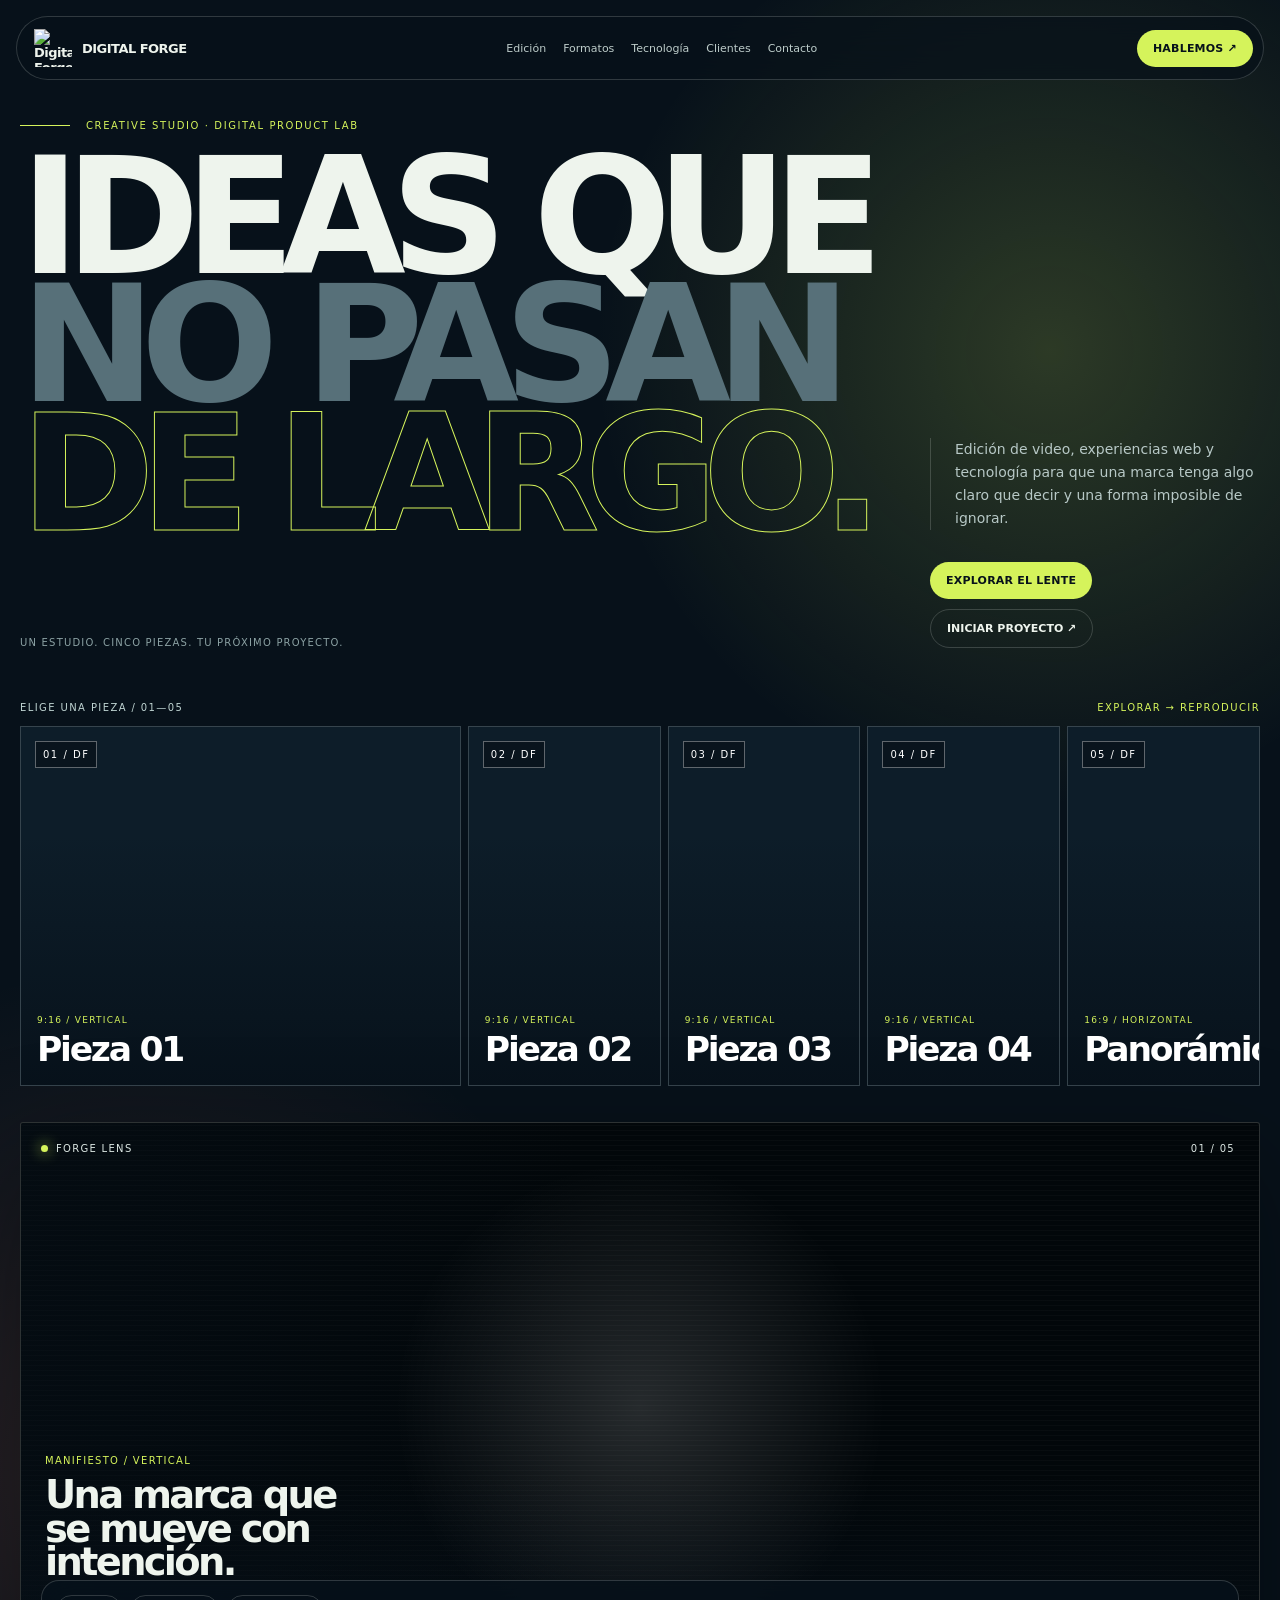
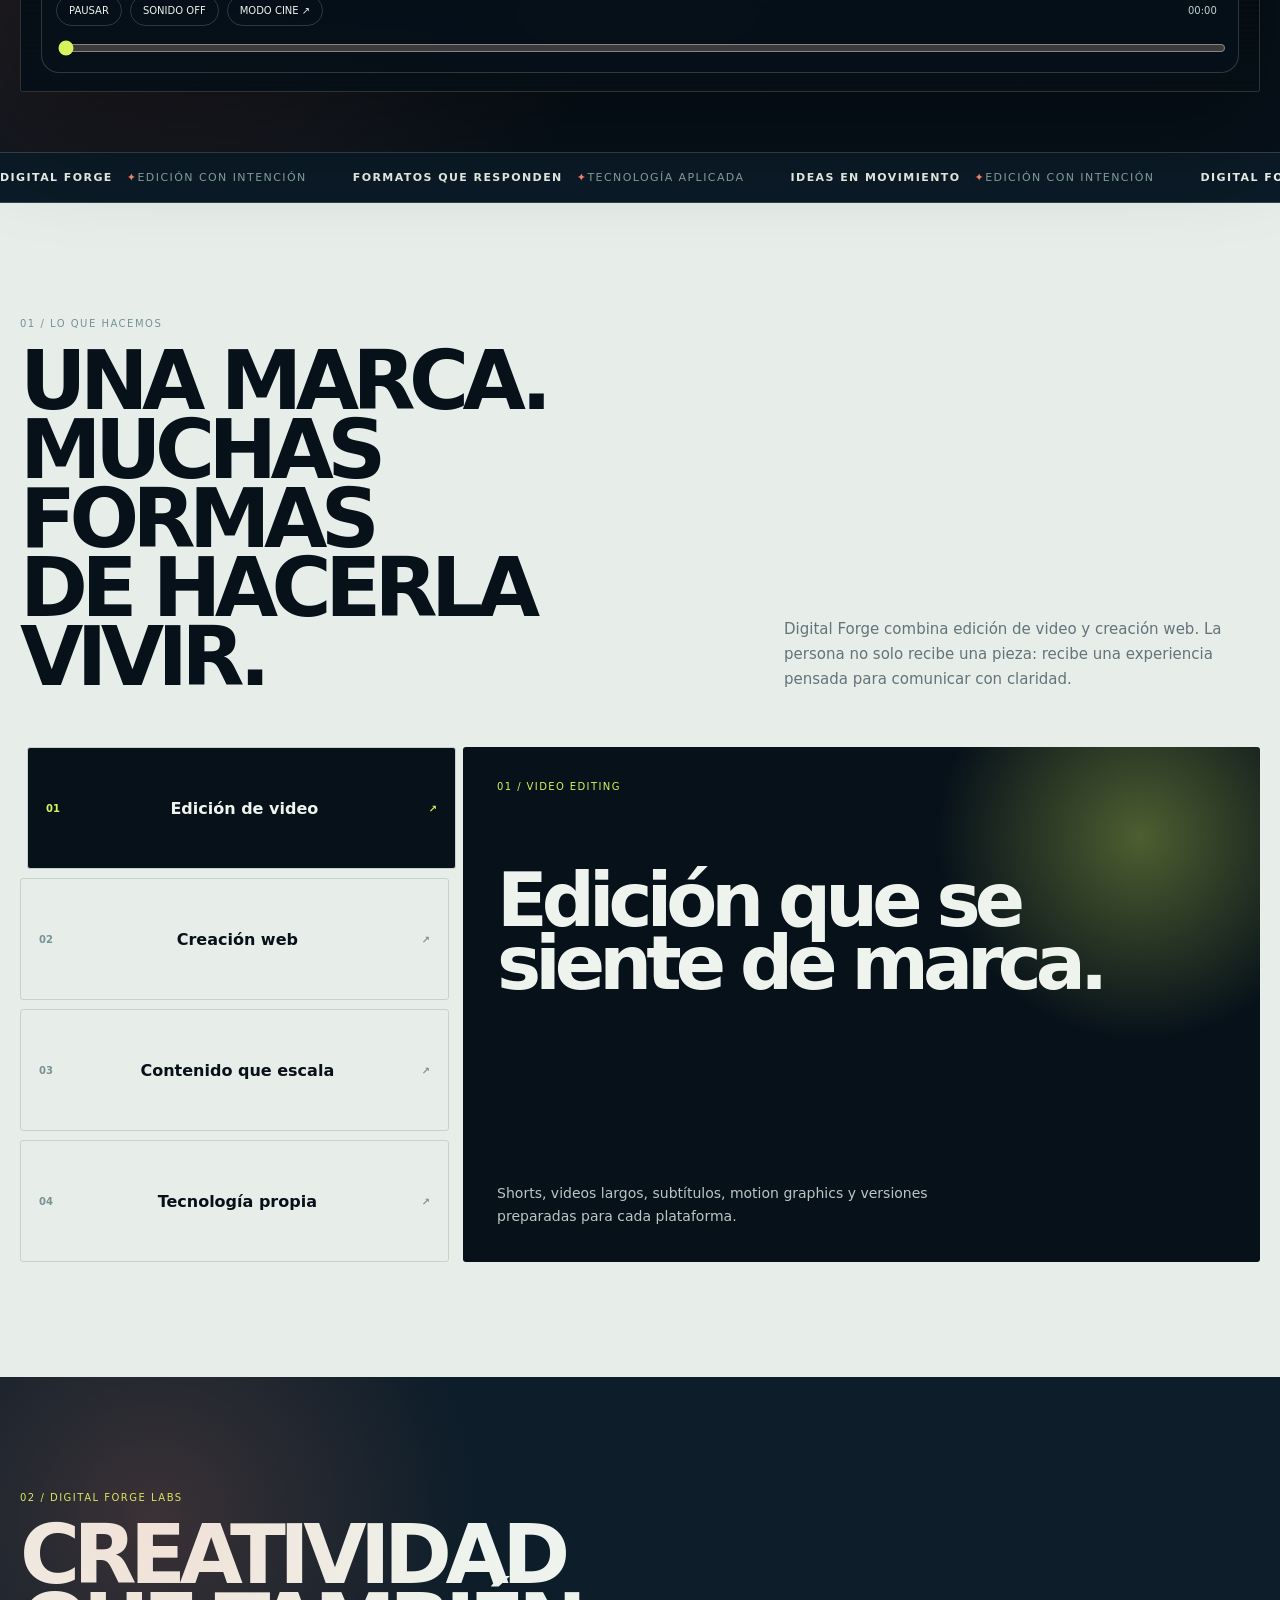
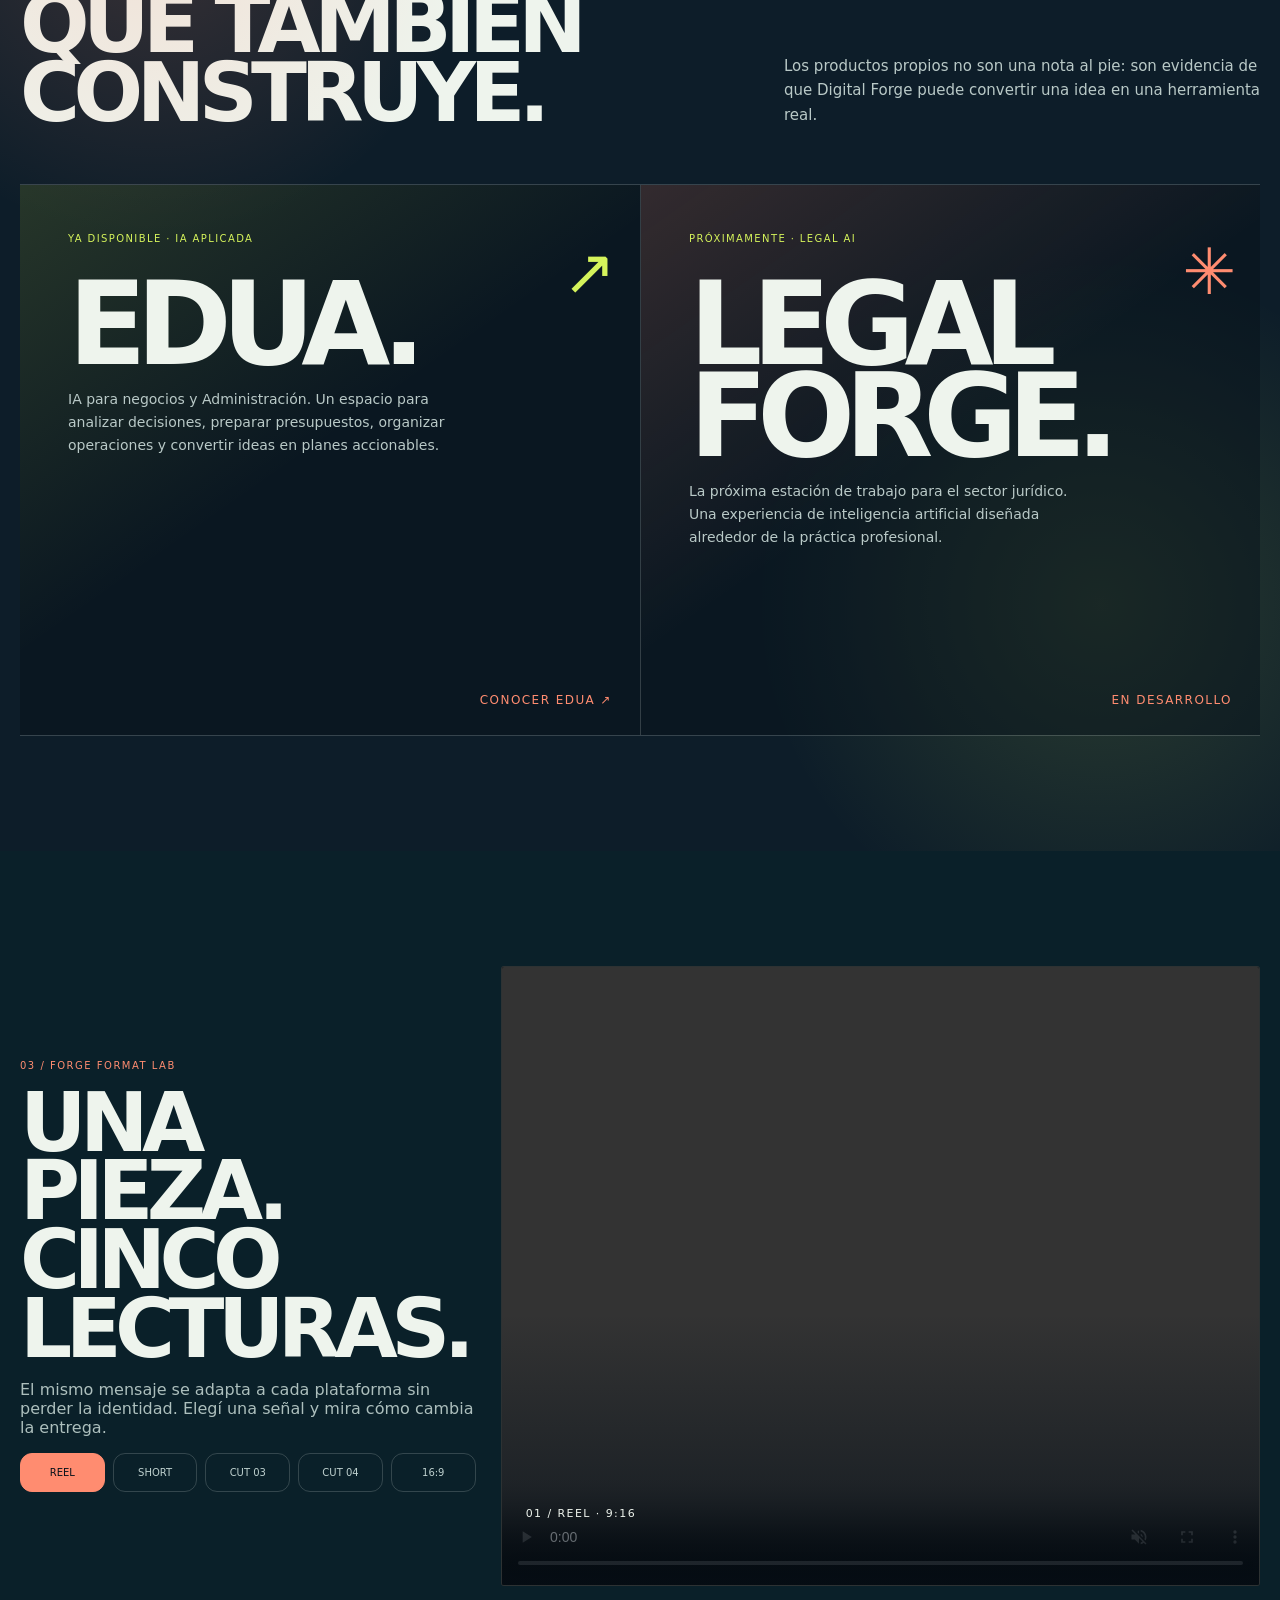
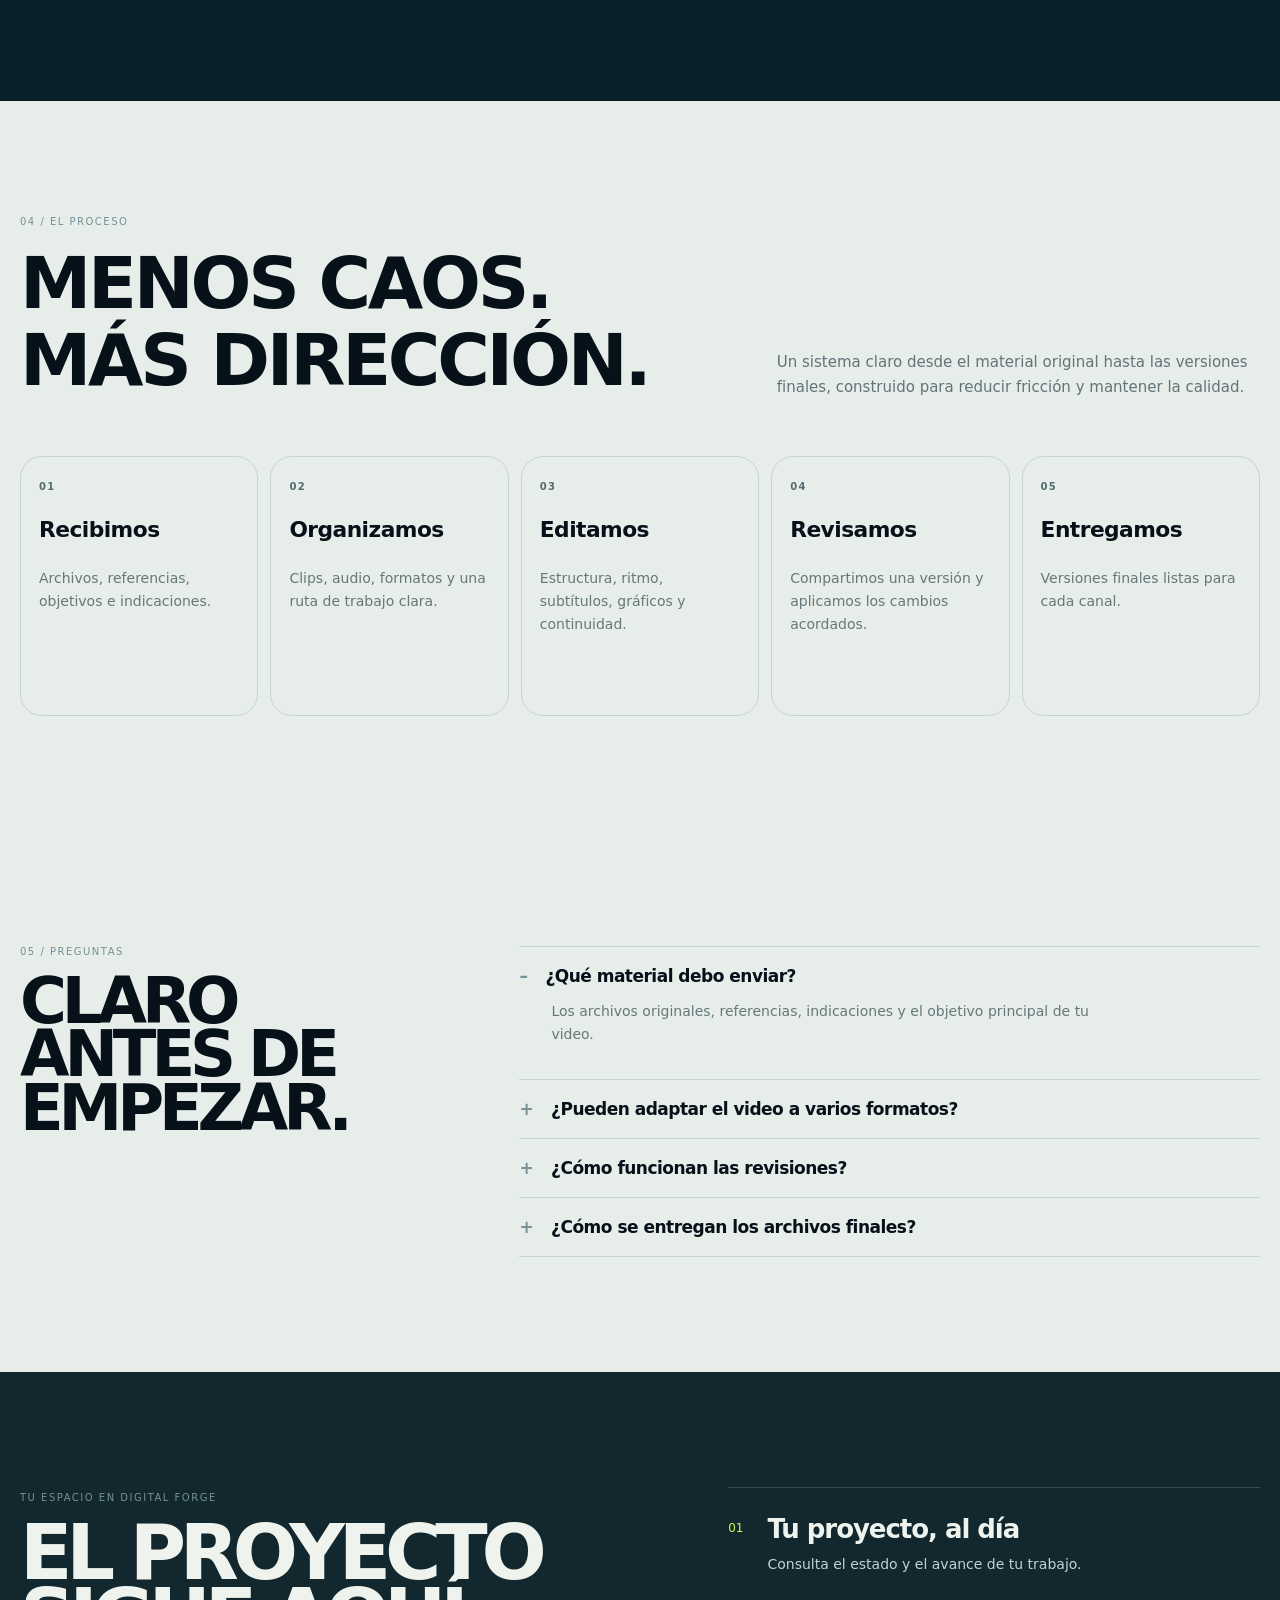
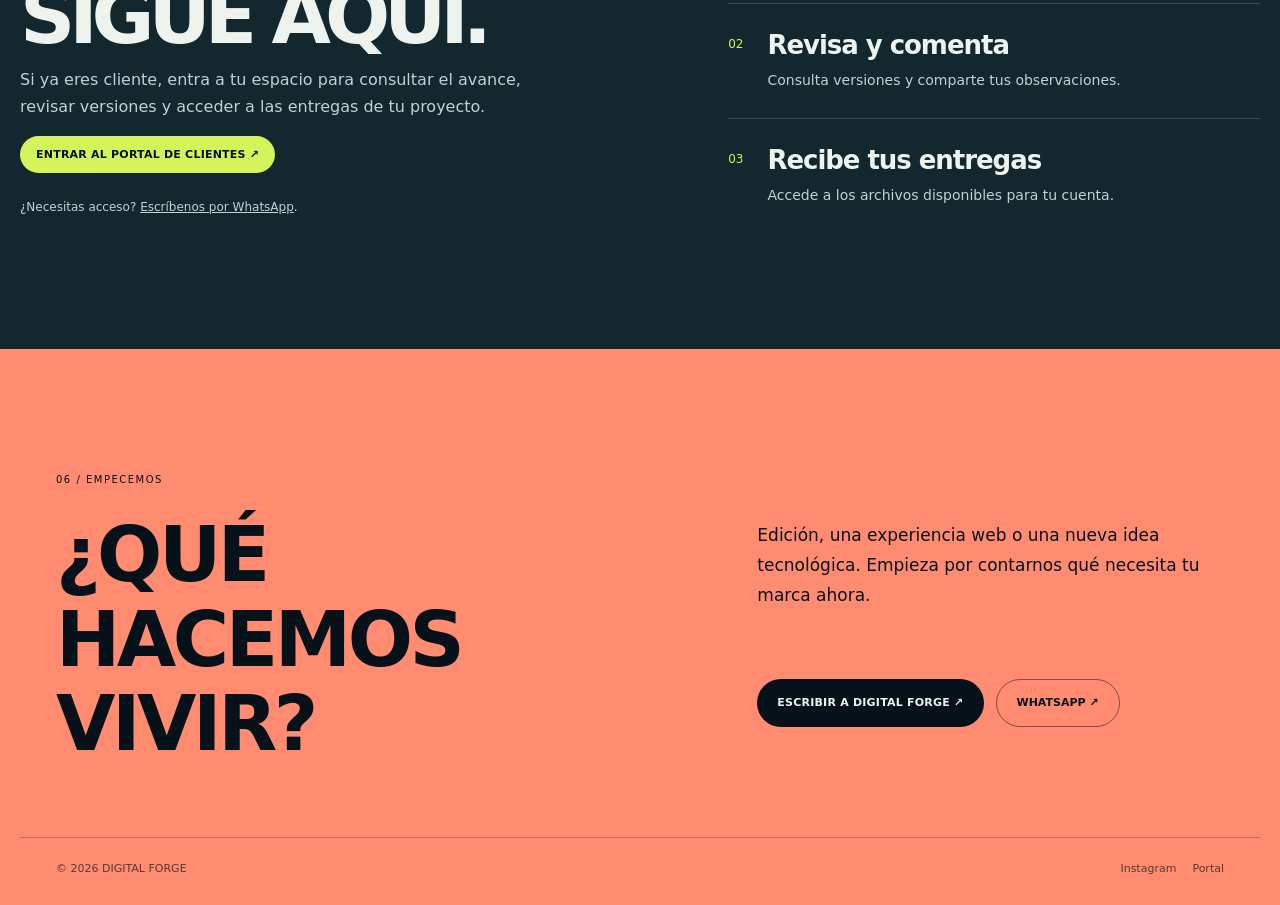
==== commit 3abe7553: "Fix process card stability and contact typography across screen sizes" ====
--- a/index.html
+++ b/index.html
@@ -13,6 +13,25 @@
     @media(max-width:900px){.hero-grid>div:first-child{grid-template-columns:1fr}.hero .kicker,.hero h1,.hero-copy,.hero-actions,.hero-note{grid-column:1;grid-row:auto}.hero-copy{max-width:550px;margin-top:24px}.hero h1{font-size:clamp(5rem,15vw,9rem)}.edit-table{height:300px}.frame-label b{font-size:22px}.lab-card{padding:30px}.lab-card+ .lab-card{border-left:0;border-top:1px solid var(--line)}}
     @media(max-width:560px){.hero{padding-top:100px}.hero h1{font-size:18vw}.hero .kicker{font-size:8px;letter-spacing:.1em}.hero-note{font-size:8px}.lens{min-height:530px}.edit-table{overflow-x:auto;scroll-snap-type:x mandatory;gap:8px;height:310px;padding-bottom:8px}.edit-frame,.edit-frame:hover,.edit-frame.selected{flex:0 0 65%;scroll-snap-align:start}.frame-label b{font-size:30px}.edit-heading{font-size:8px}.hero-grid{gap:16px}.lab-card{min-height:450px}.contact h2{font-size:19vw}}@media(prefers-reduced-motion:reduce){.edit-frame,.edit-frame video{transition:none!important;transform:none!important}}
 .client-section{background:#12272e}.client-layout{display:grid;grid-template-columns:1.2fr 1fr;gap:70px;align-items:center}.client-layout h2{font-size:clamp(3rem,6vw,6rem)}.client-layout p{color:var(--mist);line-height:1.7;max-width:560px}.client-help{font-size:12px;margin-top:24px}.client-help a{text-decoration:underline}.client-features{list-style:none;padding:0;margin:0}.client-features li{display:flex;gap:24px;border-top:1px solid var(--line);padding:26px 0}.client-features span{color:var(--lime);font-size:12px;padding-top:7px}.client-features h3{font-size:26px;letter-spacing:-.04em;margin:0}.client-features p{font-size:14px;margin:9px 0 0}.format-stage video{object-fit:contain}.format-label{bottom:65px}.lens-meta{right:24px}.is-cinema .transport{max-width:800px;margin:auto}.is-cinema .lens-meta{top:25px}.transport-row{flex-wrap:wrap}.transport output{min-width:36px}.navlinks{gap:17px}.mobile-portal{font-size:11px;color:var(--lime);margin-left:auto;margin-right:15px}@media(min-width:901px){.mobile-portal{display:none}}@media(max-width:900px){.client-layout{grid-template-columns:1fr;gap:36px}}@media(max-width:560px){.brand span{font-size:10px}.nav-cta{font-size:9px}.mobile-portal{font-size:10px;margin-right:10px}.transport{padding:10px}.transport output{font-size:9px}}
+    /* Stable process cards and readable contact typography. */
+    .section:has(.process-grid) .section-head{grid-template-columns:minmax(0,1.2fr) minmax(0,.8fr);gap:32px}
+    .section:has(.process-grid) h2{font-size:clamp(2.4rem,5.6vw,5.8rem);line-height:1.08;letter-spacing:-.045em}
+    .process-grid{grid-template-columns:repeat(5,minmax(0,1fr));gap:12px;align-items:stretch}
+    .process-grid .step{min-width:0;min-height:260px;padding:24px 18px;display:grid;grid-template-rows:auto auto 1fr;align-content:start;gap:24px;transform:none!important;transition:background .2s,border-color .2s}
+    .process-grid .step strong{font-size:clamp(1.1rem,1.7vw,1.6rem);line-height:1.25;letter-spacing:-.025em;overflow-wrap:anywhere}
+    .process-grid .step p{font-size:14px;line-height:1.65;margin:0}.process-grid .step b{color:#526c70}
+    @media(hover:hover){.process-grid .step:hover{background:var(--ink);border-color:var(--ink);color:var(--paper)}.process-grid .step:hover p{color:var(--mist)}.process-grid .step:hover b{color:var(--lime)}}
+    .contact{padding:100px 0 30px;scroll-margin-top:85px}
+    .contact .contact-card{display:grid;grid-template-columns:minmax(0,1.15fr) minmax(0,.85fr);column-gap:70px;align-items:start;padding:25px 36px 60px;overflow:hidden}
+    .contact .contact-card:after{display:none}
+    .contact .eyebrow{grid-column:1/-1;margin-bottom:28px}
+    .contact h2{grid-column:1;grid-row:2/4;font-size:clamp(3rem,6vw,6.2rem);line-height:1.1;letter-spacing:-.045em;max-width:100%;margin:0}
+    .contact p{grid-column:2;grid-row:2;font-size:17px;line-height:1.75;margin:8px 0 28px;max-width:480px}
+    .contact .hero-actions{grid-column:2;grid-row:3;display:flex;align-items:flex-start;flex-wrap:wrap;margin:0;gap:12px}
+    .contact .ghost{border-color:rgba(7,17,26,.5)}.contact .cta,.contact .ghost{min-height:48px;padding:14px 20px;line-height:1.4;text-align:center}
+    .contact .footer{border-top:1px solid rgba(7,17,26,.25);margin-top:10px;padding:24px 36px 0}
+    @media(max-width:1100px){.process-grid{grid-template-columns:repeat(3,minmax(0,1fr))}.process-grid .step strong{font-size:24px}.contact .contact-card{column-gap:35px;padding-left:12px;padding-right:12px}}
+    @media(max-width:760px){.section:has(.process-grid) .section-head{grid-template-columns:1fr}.process-grid{grid-template-columns:1fr}.process-grid .step{min-height:0;grid-template-columns:32px minmax(0,1fr);grid-template-rows:auto auto;gap:10px 16px;padding:24px}.process-grid .step b{grid-row:1/3;padding-top:6px}.process-grid .step p{grid-column:2}.section:has(.process-grid) h2{font-size:clamp(2.2rem,8vw,3.6rem)}.contact{padding-top:65px}.contact .contact-card{grid-template-columns:1fr;gap:0;padding:20px 8px 40px}.contact h2{grid-column:1;grid-row:auto;font-size:clamp(2.6rem,10vw,4.6rem);line-height:1.12;letter-spacing:-.035em}.contact p{grid-column:1;grid-row:auto;margin:24px 0;font-size:16px}.contact .hero-actions{grid-column:1;grid-row:auto}.contact .footer{padding:22px 8px 0}}
   </style>
 </head>
 <body>
@@ -56,7 +75,7 @@
     const reduced=matchMedia('(prefers-reduced-motion:reduce)');
     lens.addEventListener('pointermove',event=>{if(reduced.matches||event.pointerType!=='mouse'||lens.classList.contains('is-cinema'))return;const r=lens.getBoundingClientRect(),x=(event.clientX-r.left)/r.width,y=(event.clientY-r.top)/r.height;lens.style.setProperty('--rx',(0.5-y)*6+'deg');lens.style.setProperty('--ry',(x-.5)*8+'deg');lens.style.setProperty('--px',x*100+'%');lens.style.setProperty('--py',y*100+'%')});lens.addEventListener('pointerleave',()=>{lens.style.setProperty('--rx','0deg');lens.style.setProperty('--ry','0deg')});
     document.body.insertAdjacentHTML('afterbegin','<div class="chapter-line" aria-hidden="true"></div>');
-    let framePending=false;function updateJourney(){framePending=false;const total=document.documentElement.scrollHeight-innerHeight;document.querySelector('.chapter-line').style.transform='scaleX('+Math.max(0,Math.min(1,scrollY/Math.max(1,total)))+')';const steps=[...document.querySelectorAll('.step')];let nearest=0,distance=Infinity;steps.forEach((step,i)=>{const r=step.getBoundingClientRect(),d=Math.abs(r.top+r.height/2-innerHeight*.55);if(d<distance){distance=d;nearest=i}});steps.forEach((step,i)=>step.classList.toggle('current',i===nearest))}window.addEventListener('scroll',()=>{if(!framePending){framePending=true;requestAnimationFrame(updateJourney)}},{passive:true});updateJourney();
+    let framePending=false;function updateJourney(){framePending=false;const total=document.documentElement.scrollHeight-innerHeight;document.querySelector('.chapter-line').style.transform='scaleX('+Math.max(0,Math.min(1,scrollY/Math.max(1,total)))+')'}window.addEventListener('scroll',()=>{if(!framePending){framePending=true;requestAnimationFrame(updateJourney)}},{passive:true});updateJourney();
     const heroHeading=document.querySelector('.hero h1');heroHeading.innerHTML='IDEAS QUE<br><span class="muted">NO PASAN</span><br><i>DE LARGO.</i>';
     document.querySelector('.hero-note').textContent='UN ESTUDIO. CINCO PIEZAS. TU PRÓXIMO PROYECTO.';
     const editingTable=document.createElement('div');editingTable.innerHTML='<div class="edit-heading"><span>ELIGE UNA PIEZA / 01—05</span><span>EXPLORAR → REPRODUCIR</span></div><div class="edit-table" aria-label="Explorar las cinco piezas"></div>';
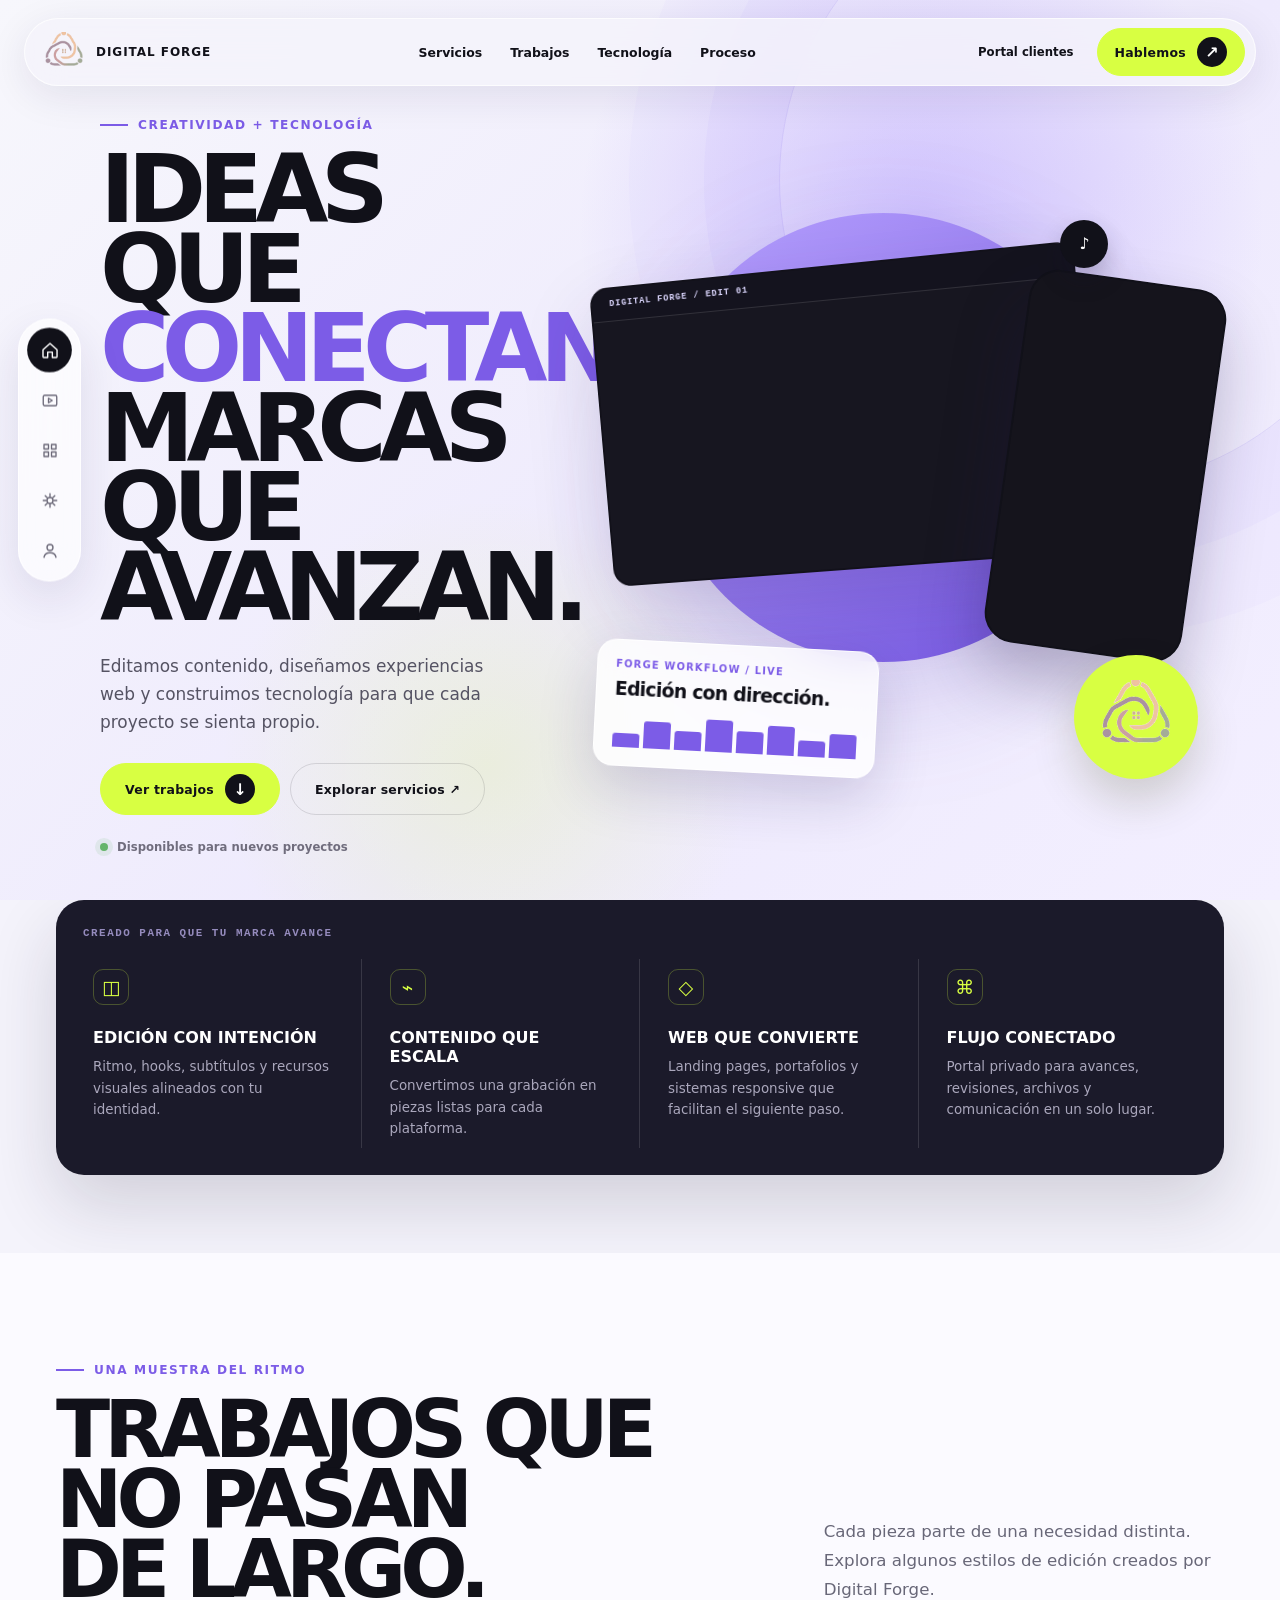
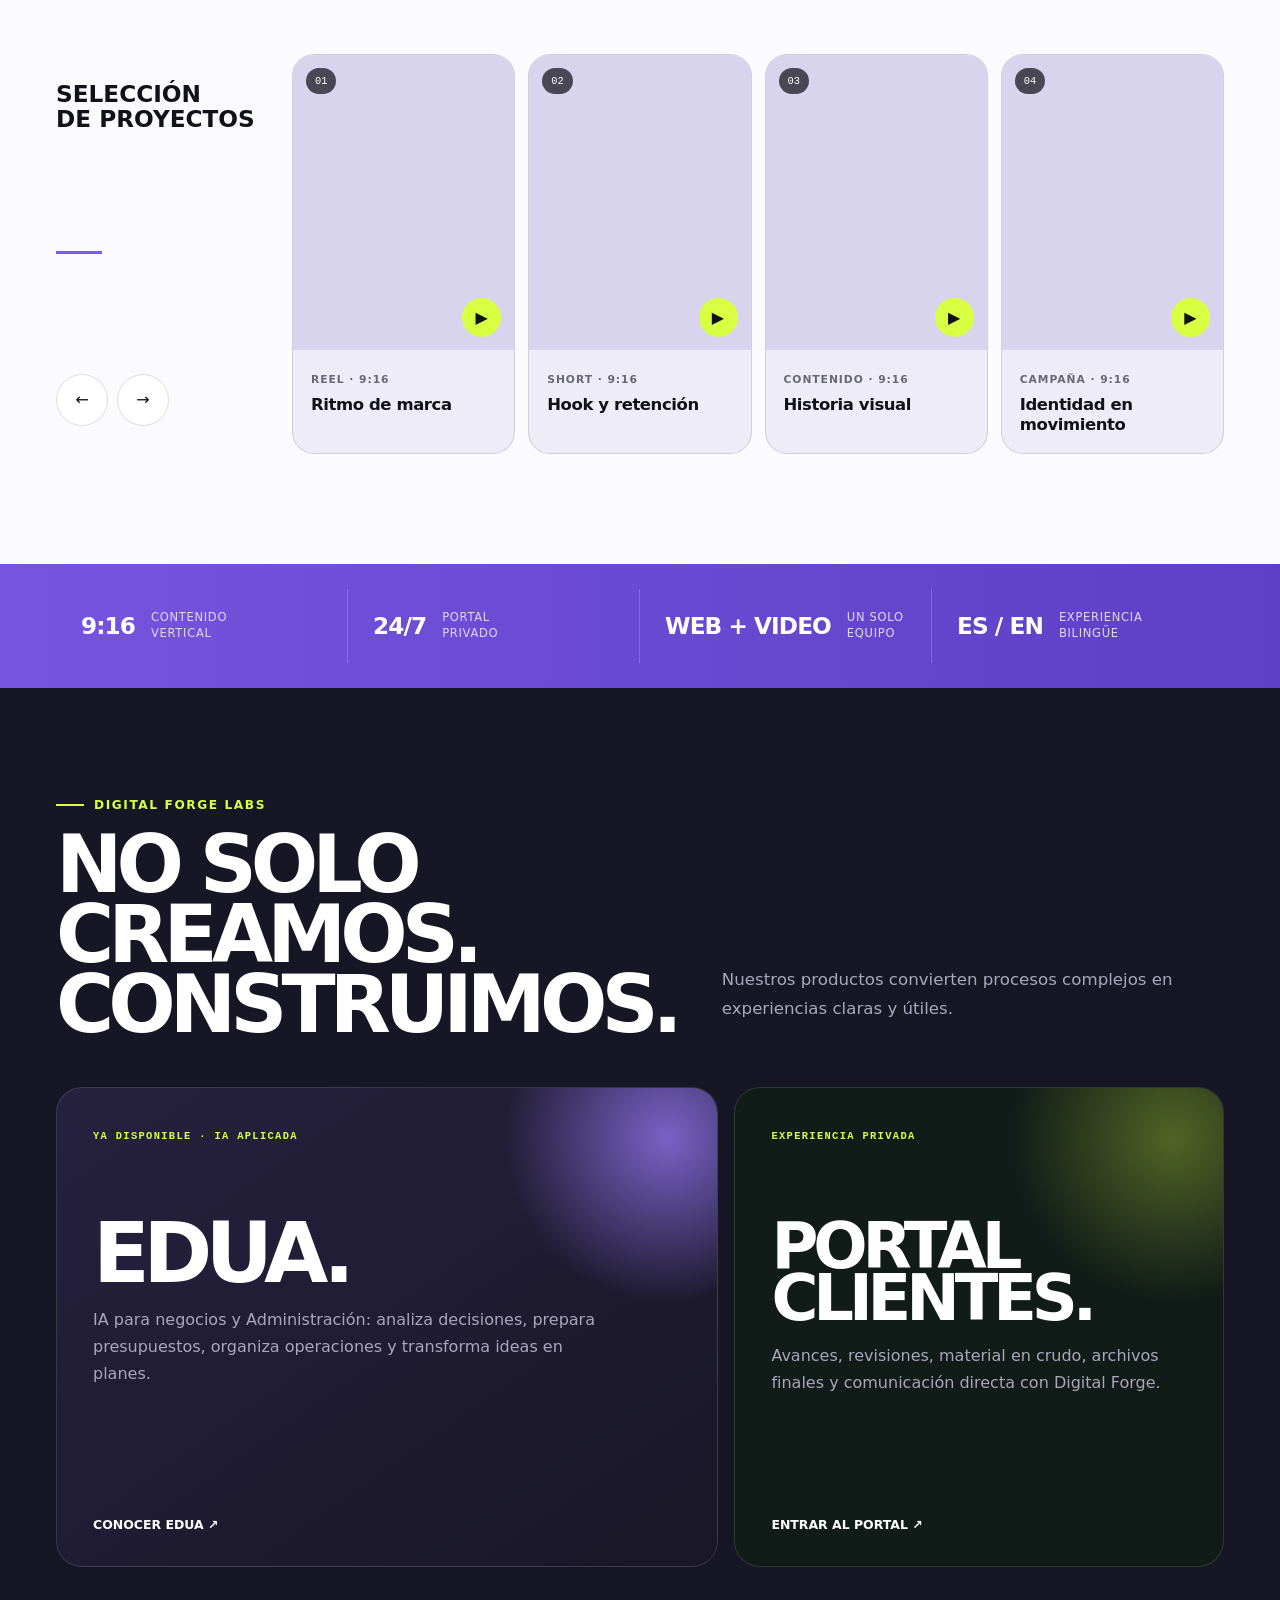
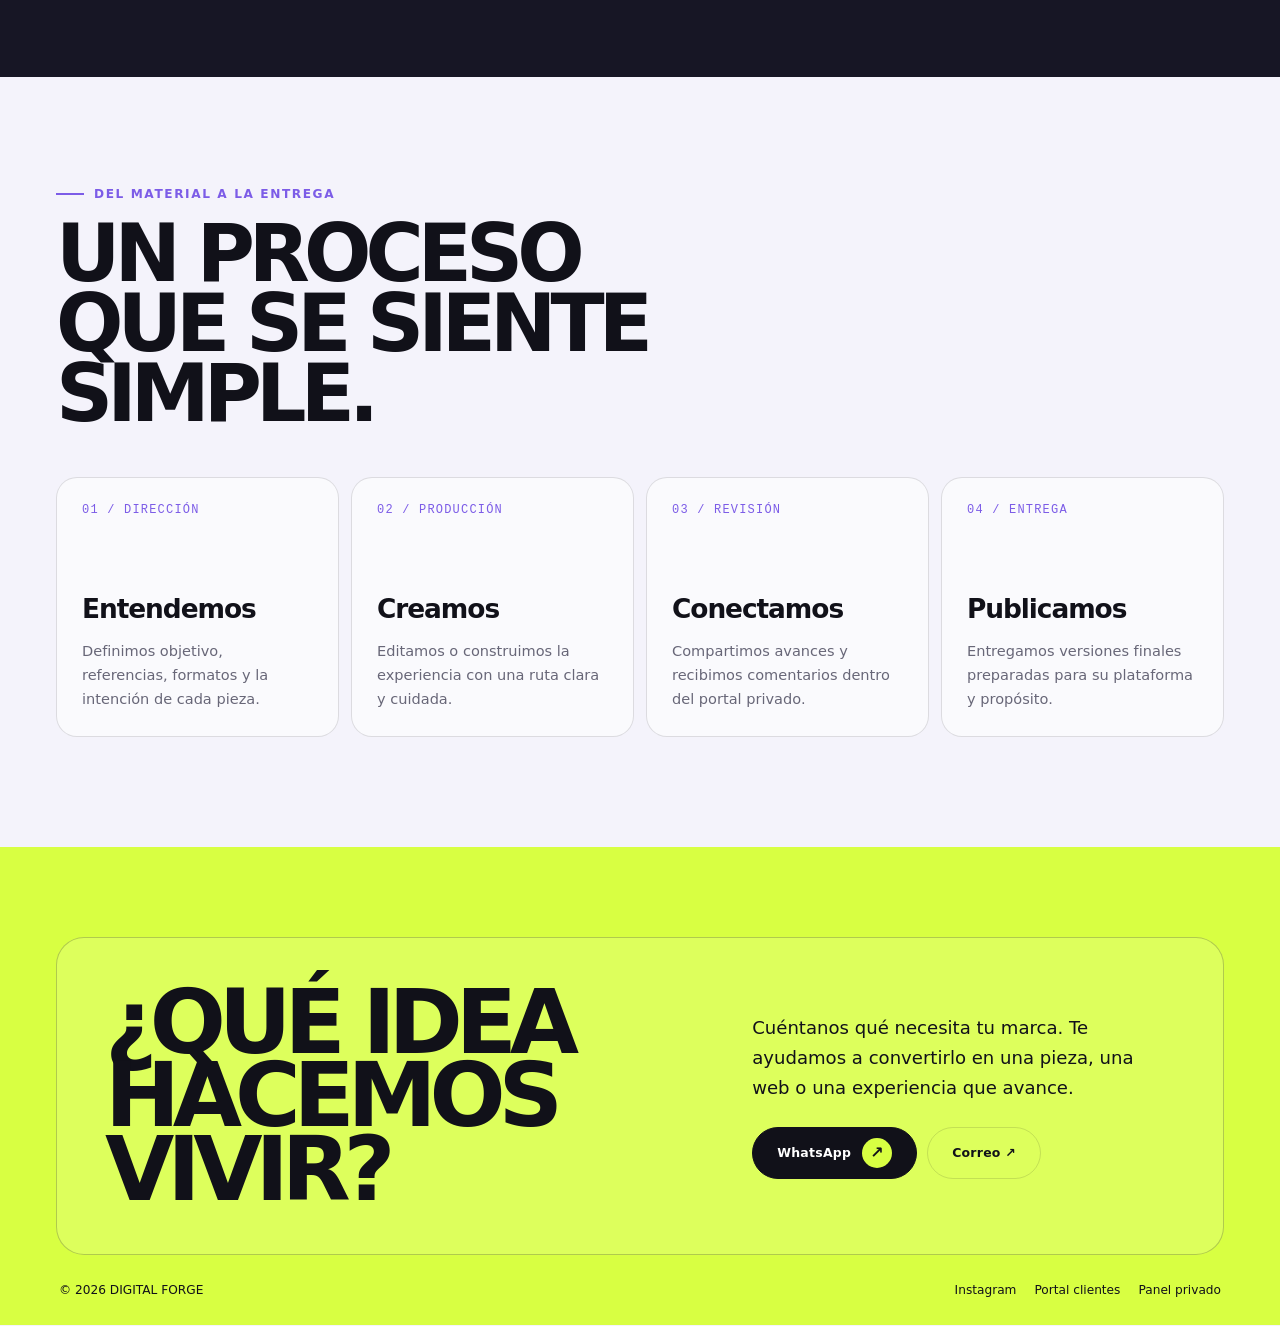
==== commit c0444681: "Redesign homepage for Digital Forge" ====
--- a/index.html
+++ b/index.html
@@ -2,94 +2,59 @@
 <html lang="es">
 <head>
   <meta charset="utf-8">
-  <meta name="viewport" content="width=device-width,initial-scale=1">
-  <meta name="description" content="Digital Forge — edición de video, experiencias web y tecnología.">
-  <title>Digital Forge — Forge Lens</title>
+  <meta name="viewport" content="width=device-width, initial-scale=1, viewport-fit=cover">
+  <meta name="theme-color" content="#f3f1ff">
+  <meta name="description" content="Digital Forge crea edición de video, experiencias web y tecnología para marcas que quieren avanzar.">
+  <title>Digital Forge | Edición, web y tecnología</title>
+  <link rel="icon" href="/icons/icon-192.png">
   <style>
-    :root{--ink:#07111a;--ink2:#0d1d29;--paper:#eef4ed;--mist:#bfd4d2;--lime:#d5f35b;--coral:#ff8c70;--line:rgba(238,244,237,.18);--max:1440px}*{box-sizing:border-box}html{scroll-behavior:smooth}body{margin:0;background:var(--ink);color:var(--paper);font-family:Inter,ui-sans-serif,system-ui,-apple-system,BlinkMacSystemFont,"Segoe UI",sans-serif;overflow-x:hidden}a{color:inherit;text-decoration:none}button{font:inherit}::selection{background:var(--lime);color:var(--ink)}.wrap{width:min(calc(100% - 40px),var(--max));margin:auto}.nav{position:fixed;z-index:20;top:16px;left:50%;transform:translateX(-50%);width:min(calc(100% - 32px),var(--max));height:64px;border:1px solid var(--line);border-radius:999px;padding:8px 10px 8px 17px;display:flex;align-items:center;justify-content:space-between;background:rgba(7,17,26,.72);backdrop-filter:blur(18px)}.brand{display:flex;align-items:center;gap:10px;font-size:13px;font-weight:900;letter-spacing:-.04em}.brand img{width:38px;height:38px;object-fit:contain}.navlinks{display:flex;gap:22px;color:#bdccca;font-size:11px}.navlinks a:hover{color:var(--lime)}.nav-cta,.cta{display:inline-flex;align-items:center;justify-content:center;border-radius:999px;background:var(--lime);color:var(--ink);font-weight:900;font-size:11px;letter-spacing:.02em;padding:12px 16px;transition:transform .2s,background .2s}.nav-cta:hover,.cta:hover{background:#fff;transform:translateY(-2px)}.hero{min-height:100svh;padding:115px 0 34px;display:grid;align-items:end;position:relative;isolation:isolate}.hero:before{content:"";position:absolute;z-index:-1;inset:0;background:radial-gradient(circle at 82% 20%,rgba(213,243,91,.18),transparent 26%),radial-gradient(circle at 10% 84%,rgba(255,140,112,.15),transparent 27%)}.hero-grid{display:grid;grid-template-columns:.93fr 1.07fr;gap:38px;align-items:end}.kicker{font-size:10px;letter-spacing:.16em;color:var(--lime);margin-bottom:22px}.hero h1{font-size:clamp(4.4rem,8.7vw,10rem);line-height:.78;letter-spacing:-.09em;margin:0;max-width:720px}.hero h1 .muted{color:#779097}.hero-copy{max-width:480px;color:#b7c8c6;font-size:16px;line-height:1.65;margin:30px 0}.hero-actions{display:flex;gap:10px;flex-wrap:wrap}.ghost{display:inline-flex;align-items:center;justify-content:center;border:1px solid var(--line);border-radius:999px;padding:12px 16px;font-size:11px;font-weight:800}.hero-note{font-size:10px;color:#8ca2a4;letter-spacing:.12em;margin-top:44px}.hero-note b{color:var(--paper)}.lens{position:relative;min-height:650px;border:1px solid var(--line);border-radius:32px;overflow:hidden;background:#02070a;box-shadow:0 36px 110px rgba(0,0,0,.38)}.lens video{position:absolute;inset:0;width:100%;height:100%;object-fit:cover}.lens:after{content:"";position:absolute;inset:0;pointer-events:none;background:linear-gradient(90deg,rgba(7,17,26,.48),transparent 45%),linear-gradient(0deg,rgba(7,17,26,.75),transparent 38%),repeating-linear-gradient(0deg,rgba(255,255,255,.025) 0 1px,transparent 1px 5px)}.lens-meta,.lens-copy,.lens-dial{position:absolute;z-index:2}.lens-meta{top:20px;left:20px;right:20px;display:flex;justify-content:space-between;gap:10px;color:#dce7e3;font-size:10px;letter-spacing:.13em}.live{display:flex;align-items:center;gap:8px}.live:before{content:"";width:7px;height:7px;border-radius:50%;background:var(--lime);box-shadow:0 0 14px var(--lime)}.lens-copy{left:24px;right:24px;bottom:26px}.lens-copy p{font-size:10px;letter-spacing:.13em;margin:0 0 12px;color:var(--lime)}.lens-copy strong{display:block;font-size:clamp(2.2rem,4vw,4.4rem);line-height:.88;letter-spacing:-.07em;max-width:540px}.lens-dial{top:50%;right:20px;transform:translateY(-50%);display:grid;gap:8px}.dial-button{width:35px;height:35px;border-radius:50%;border:1px solid rgba(255,255,255,.42);background:rgba(7,17,26,.5);color:white;cursor:pointer;font-size:10px;transition:.2s}.dial-button:hover,.dial-button.active{background:var(--lime);color:var(--ink);border-color:var(--lime);transform:scale(1.13)}.signal{border-top:1px solid var(--line);border-bottom:1px solid var(--line);padding:18px 0;background:#0b1b27;overflow:hidden}.signal-track{display:flex;gap:46px;width:max-content;animation:roll 24s linear infinite}.signal span{font-size:11px;letter-spacing:.13em;color:#8ba5a5;white-space:nowrap}.signal b{color:var(--paper)}.signal i{font-style:normal;color:var(--coral);margin-left:14px}@keyframes roll{to{transform:translateX(-40%)}}.section{padding:115px 0}.section.light{background:var(--paper);color:var(--ink)}.eyebrow{font-size:10px;letter-spacing:.15em;color:#759198;margin-bottom:18px}.section-head{display:grid;grid-template-columns:1.2fr .8fr;gap:50px;align-items:end;margin-bottom:56px}.section h2{font-size:clamp(3.3rem,6.4vw,7.2rem);line-height:.84;letter-spacing:-.08em;margin:0;max-width:920px}.section-head p{max-width:500px;margin:0;color:#62747a;line-height:1.65;font-size:15px}.service-deck{display:grid;grid-template-columns:.7fr 1.3fr;gap:14px}.service-tabs{display:grid;gap:9px}.service-tab{appearance:none;text-align:left;display:flex;justify-content:space-between;align-items:center;border:1px solid #c7d2ce;background:transparent;border-radius:18px;padding:19px 18px;cursor:pointer;color:var(--ink);font-weight:800;transition:.2s}.service-tab span{font-size:10px;color:#7a9295}.service-tab.active,.service-tab:hover{background:var(--ink);color:var(--paper);transform:translateX(7px)}.service-tab.active span,.service-tab:hover span{color:var(--lime)}.service-view{position:relative;min-height:515px;border-radius:26px;overflow:hidden;background:var(--ink);padding:34px;color:var(--paper)}.service-view:before{content:"";position:absolute;right:-100px;top:-130px;width:440px;height:440px;border-radius:50%;background:radial-gradient(circle,rgba(213,243,91,.34),transparent 65%)}.service-number{font-size:10px;letter-spacing:.14em;color:var(--lime);position:relative}.service-view h3{font-size:clamp(3rem,5.8vw,6.4rem);line-height:.84;letter-spacing:-.08em;margin:78px 0 0;position:relative;max-width:730px}.service-view p{position:absolute;left:34px;bottom:34px;max-width:500px;margin:0;color:#b9c7c4;line-height:1.65;font-size:14px}.stats{display:grid;grid-template-columns:repeat(4,1fr);border-top:1px solid var(--line)}.stat{padding:27px 12px;border-right:1px solid var(--line);font-size:10px;letter-spacing:.11em;color:#9bb1ae}.stat b{display:block;color:var(--paper);font-size:28px;letter-spacing:-.06em;margin-bottom:7px}.forge{background:var(--ink2);position:relative;overflow:hidden}.forge:before{content:"";position:absolute;inset:0;background:radial-gradient(circle at 12% 13%,rgba(255,140,112,.19),transparent 22%),radial-gradient(circle at 86% 77%,rgba(213,243,91,.15),transparent 25%)}.forge-grid{position:relative;display:grid;grid-template-columns:1fr 1fr;gap:16px}.lab-card{min-height:500px;border:1px solid var(--line);border-radius:30px;padding:32px;position:relative;overflow:hidden;background:rgba(7,17,26,.44)}.lab-card .tag{font-size:10px;color:var(--lime);letter-spacing:.14em}.lab-card h3{font-size:clamp(3.3rem,6vw,6.5rem);letter-spacing:-.09em;line-height:.8;margin:34px 0 18px}.lab-card p{max-width:410px;color:#b9c9c7;line-height:1.65;font-size:14px}.lab-card .corner{position:absolute;right:28px;bottom:28px;font-size:12px;color:var(--coral);letter-spacing:.12em}.lab-card.edua{background:linear-gradient(145deg,rgba(213,243,91,.14),transparent 48%),rgba(7,17,26,.48)}.lab-card.legal{background:linear-gradient(145deg,rgba(255,140,112,.17),transparent 48%),rgba(7,17,26,.48)}.format-lab{background:#0a2029}.format-layout{display:grid;grid-template-columns:.75fr 1.25fr;gap:25px;align-items:center}.format-layout h2{color:var(--paper)}.format-layout p{color:#adbfbd}.format-stage{min-height:620px;border:1px solid var(--line);border-radius:32px;overflow:hidden;position:relative;background:#02070a}.format-stage video{width:100%;height:100%;object-fit:cover;position:absolute;inset:0}.format-stage:after{content:"";position:absolute;inset:0;background:linear-gradient(0deg,rgba(7,17,26,.75),transparent 44%);pointer-events:none}.format-label{position:absolute;z-index:2;left:24px;bottom:24px;font-size:11px;letter-spacing:.13em}.format-choices{display:grid;grid-template-columns:repeat(5,1fr);gap:8px;margin-top:13px}.format-choice{appearance:none;border:1px solid var(--line);border-radius:12px;background:transparent;color:#bed0ce;padding:13px 7px;font-size:10px;cursor:pointer}.format-choice.active,.format-choice:hover{background:var(--coral);border-color:var(--coral);color:var(--ink)}.process-grid{display:grid;grid-template-columns:repeat(5,1fr);gap:10px}.step{min-height:280px;border:1px solid #c8d4d0;border-radius:22px;padding:22px;display:flex;flex-direction:column;justify-content:space-between}.step b{font-size:10px;color:#789397;letter-spacing:.13em}.step strong{font-size:27px;letter-spacing:-.06em;line-height:.95}.step p{font-size:12px;line-height:1.55;color:#65787b;margin:0}.faq-grid{display:grid;grid-template-columns:.75fr 1.25fr;gap:55px}.faq-grid h2{font-size:clamp(3.1rem,5vw,5.5rem)}details{border-top:1px solid #c8d4d0;padding:19px 0}details:last-child{border-bottom:1px solid #c8d4d0}summary{display:flex;gap:18px;list-style:none;cursor:pointer;font-size:17px;font-weight:800;letter-spacing:-.03em}summary::-webkit-details-marker{display:none}summary:before{content:"+";color:#789397}details[open] summary:before{content:"–"}details p{padding-left:32px;max-width:600px;line-height:1.65;color:#65787b;font-size:14px}.contact{background:var(--coral);color:var(--ink);padding:110px 0 34px}.contact-card{border:1px solid rgba(7,17,26,.32);border-radius:34px;padding:58px;position:relative;overflow:hidden}.contact-card:after{content:"";position:absolute;right:-130px;top:-160px;width:540px;height:540px;border:1px solid rgba(7,17,26,.3);border-radius:50%;box-shadow:0 0 0 45px rgba(7,17,26,.07),0 0 0 90px rgba(7,17,26,.05)}.contact-card>*{position:relative;z-index:1}.contact h2{font-size:clamp(4rem,8vw,9rem);line-height:.78;letter-spacing:-.1em;max-width:900px;margin:0}.contact p{max-width:520px;line-height:1.6;margin:28px 0;font-size:16px}.contact .cta{background:var(--ink);color:var(--paper)}.contact .cta:hover{background:white;color:var(--ink)}.footer{display:flex;justify-content:space-between;gap:25px;padding:28px 2px 0;color:rgba(7,17,26,.68);font-size:11px}.footer-links{display:flex;gap:16px;flex-wrap:wrap}.footer a:hover{text-decoration:underline}@media(max-width:900px){.navlinks{display:none}.hero-grid,.section-head,.service-deck,.forge-grid,.format-layout,.faq-grid{grid-template-columns:1fr}.hero{padding-top:115px}.lens{min-height:590px}.hero h1{max-width:640px}.section-head{gap:22px}.service-view{min-height:460px}.stats{grid-template-columns:repeat(2,1fr)}.format-stage{min-height:560px}.process-grid{grid-template-columns:repeat(2,1fr)}.contact-card{padding:42px 28px}}@media(max-width:560px){.wrap{width:min(calc(100% - 24px),var(--max))}.nav{top:10px;width:calc(100% - 20px);height:58px}.brand img{width:33px;height:33px}.nav-cta{padding:10px 13px}.hero{padding-top:92px}.hero h1{font-size:4.25rem}.lens{min-height:510px;border-radius:24px}.lens-copy strong{font-size:2.5rem}.section{padding:78px 0}.section h2{font-size:3.5rem}.service-view{padding:25px;min-height:420px}.service-view p{left:25px;right:25px;bottom:25px}.service-view h3{margin-top:60px}.stats{grid-template-columns:repeat(2,1fr)}.format-stage{min-height:490px;border-radius:24px}.format-choices{grid-template-columns:repeat(3,1fr)}.process-grid{grid-template-columns:1fr}.step{min-height:180px}.contact{padding-top:72px}.contact-card{padding:32px 20px}.contact h2{font-size:4.4rem}.footer{flex-direction:column}.lens-dial{right:13px}.dial-button{width:31px;height:31px}}@media(prefers-reduced-motion:reduce){*{scroll-behavior:auto!important;animation:none!important;transition:none!important}}
-    .lens{transform:perspective(1300px) rotateX(var(--rx,0deg)) rotateY(var(--ry,0deg));transition:transform .3s ease;--px:50%;--py:50%}.lens:before{content:'';position:absolute;inset:0;z-index:3;pointer-events:none;background:radial-gradient(circle at var(--px) var(--py),rgba(255,255,255,.14),transparent 36%)}.lens-copy{bottom:112px;pointer-events:none}.lens-meta{pointer-events:none}.transport{position:absolute;z-index:5;bottom:18px;left:20px;right:20px;display:grid;gap:12px;padding:14px;background:rgba(7,17,26,.85);border:1px solid var(--line);border-radius:18px;backdrop-filter:blur(16px)}.transport-row{display:flex;gap:8px;align-items:center}.transport button,.cinema-close{border:1px solid var(--line);background:transparent;color:var(--paper);border-radius:999px;padding:9px 12px;font-size:10px;cursor:pointer}.transport button:hover{background:var(--lime);color:var(--ink)}.transport output{font-variant-numeric:tabular-nums;margin-left:auto;font-size:10px;color:var(--mist)}.transport input{width:100%;accent-color:var(--lime);cursor:ew-resize}.lens.is-cinema{position:fixed;inset:12px;z-index:100;min-height:0;transform:none!important;border-radius:22px;background:#02070a}.lens.is-cinema video{object-fit:contain}.lens.is-cinema .lens-copy{display:none}.cinema-open{overflow:hidden}.cinema-close{display:none}.is-cinema .cinema-close{display:block;background:var(--lime);color:var(--ink)}.chapter-line{position:fixed;top:0;left:0;height:3px;width:100%;transform:scaleX(0);transform-origin:left;background:var(--coral);z-index:110}.step{transition:background .3s,transform .3s}.step.current{background:var(--ink);color:var(--paper);transform:translateY(-9px)}.step.current p{color:var(--mist)}.lab-card{transition:transform .3s,border-color .3s}.lab-card:hover{transform:translateY(-10px);border-color:var(--lime)}.hero h1 i{font-style:normal;-webkit-text-stroke:1px var(--lime);color:transparent}.hero h1 i:hover{color:var(--lime)}button:focus-visible,a:focus-visible,input:focus-visible{outline:3px solid var(--coral);outline-offset:4px}.format-label{pointer-events:none;bottom:60px}@media(max-width:560px){.lens-copy{bottom:132px}.transport{left:10px;right:10px}.transport button{padding:9px 8px}.lens.is-cinema{inset:0;border-radius:0}.lens{transform:none}}@media(prefers-reduced-motion:reduce){.lens,.step.current,.lab-card:hover{transform:none!important}}
-    /* The opening becomes an interactive editing table. */
-    .hero{padding-top:120px;padding-bottom:60px;min-height:auto;background:#07111a}.hero-grid{display:flex;flex-direction:column;align-items:stretch;gap:36px}.hero-grid>div:first-child{display:grid;grid-template-columns:1fr 330px;align-items:end;gap:0 34px}.hero .kicker{grid-column:1/-1;display:flex;align-items:center;gap:16px}.hero .kicker:before{content:'';width:50px;height:1px;background:var(--lime)}.hero h1{grid-column:1;font-size:clamp(5rem,12.7vw,12rem);max-width:none;line-height:.79;letter-spacing:-.095em}.hero-copy{grid-column:2;grid-row:2;font-size:14px;border-left:1px solid var(--line);padding-left:24px;margin:0 0 8px}.hero-actions{grid-column:2;grid-row:3;margin-top:24px}.hero-note{grid-column:1;grid-row:3;margin:28px 0 0}.hero h1 .muted{color:#577079}.lens{min-height:570px;margin-top:0;max-width:100%;border-radius:3px;transform:none!important}.lens video{object-fit:contain}.lens-copy{max-width:340px}.lens-copy strong{font-size:clamp(2rem,3vw,3.2rem)}.lens-dial{display:none}.edit-table{display:flex;height:360px;gap:7px;margin-top:10px}.edit-frame{min-width:0;flex:1;position:relative;border:1px solid var(--line);background:#0d1d29;overflow:hidden;cursor:pointer;color:white;padding:0;text-align:left;transition:flex .65s cubic-bezier(.2,.8,.2,1),border-color .25s}.edit-frame:hover,.edit-frame:focus-visible{flex:2.3;border-color:var(--lime)}.edit-frame.selected{flex:2.3}.edit-frame video{height:100%;width:100%;object-fit:cover;filter:saturate(.4);transition:filter .4s,transform .7s}.edit-frame:hover video,.edit-frame.selected video{filter:saturate(1);transform:scale(1.035)}.edit-frame:after{content:'';position:absolute;inset:0;background:linear-gradient(0deg,rgba(7,17,26,.92),transparent 70%);pointer-events:none}.frame-label{position:absolute;bottom:20px;left:16px;right:16px;z-index:2;display:grid;gap:9px}.frame-label b{font-size:clamp(1.4rem,2.7vw,2.9rem);letter-spacing:-.065em;line-height:.9}.frame-label small{font-size:9px;letter-spacing:.14em;color:var(--lime)}.frame-number{position:absolute;top:14px;left:14px;z-index:2;font-size:10px;letter-spacing:.15em;border:1px solid rgba(255,255,255,.35);padding:7px;background:rgba(0,0,0,.3)}.edit-heading{display:flex;justify-content:space-between;font-size:10px;letter-spacing:.14em;color:var(--mist);padding:18px 0 3px}.edit-heading span:last-child{color:var(--lime)}.section h2{font-weight:850}.section.light{background:#e7ede8}.service-view{border-radius:3px}.service-tab{border-radius:3px}.forge-grid{gap:0;border-top:1px solid var(--line);border-bottom:1px solid var(--line)}.lab-card{border-radius:0;border:0;min-height:550px;padding:48px}.lab-card+ .lab-card{border-left:1px solid var(--line)}.lab-card h3{font-size:clamp(5rem,9vw,9rem)}.lab-card:after{content:'↗';position:absolute;right:24px;top:50px;font-size:64px;color:var(--lime);transition:transform .3s}.lab-card:hover:after{transform:rotate(45deg)}.lab-card.legal:after{content:'✳';color:var(--coral)}.contact-card{border:0;border-radius:0;padding:35px 0 60px}.contact h2{font-size:clamp(5rem,13vw,13rem);max-width:1100px}.contact-card:after{right:-240px;width:700px;height:700px}.format-stage{border-radius:3px}.service-view{transition:background .45s}.section{scroll-margin-top:90px}.lens{scroll-margin-top:94px}
-    @media(max-width:900px){.hero-grid>div:first-child{grid-template-columns:1fr}.hero .kicker,.hero h1,.hero-copy,.hero-actions,.hero-note{grid-column:1;grid-row:auto}.hero-copy{max-width:550px;margin-top:24px}.hero h1{font-size:clamp(5rem,15vw,9rem)}.edit-table{height:300px}.frame-label b{font-size:22px}.lab-card{padding:30px}.lab-card+ .lab-card{border-left:0;border-top:1px solid var(--line)}}
-    @media(max-width:560px){.hero{padding-top:100px}.hero h1{font-size:18vw}.hero .kicker{font-size:8px;letter-spacing:.1em}.hero-note{font-size:8px}.lens{min-height:530px}.edit-table{overflow-x:auto;scroll-snap-type:x mandatory;gap:8px;height:310px;padding-bottom:8px}.edit-frame,.edit-frame:hover,.edit-frame.selected{flex:0 0 65%;scroll-snap-align:start}.frame-label b{font-size:30px}.edit-heading{font-size:8px}.hero-grid{gap:16px}.lab-card{min-height:450px}.contact h2{font-size:19vw}}@media(prefers-reduced-motion:reduce){.edit-frame,.edit-frame video{transition:none!important;transform:none!important}}
-.client-section{background:#12272e}.client-layout{display:grid;grid-template-columns:1.2fr 1fr;gap:70px;align-items:center}.client-layout h2{font-size:clamp(3rem,6vw,6rem)}.client-layout p{color:var(--mist);line-height:1.7;max-width:560px}.client-help{font-size:12px;margin-top:24px}.client-help a{text-decoration:underline}.client-features{list-style:none;padding:0;margin:0}.client-features li{display:flex;gap:24px;border-top:1px solid var(--line);padding:26px 0}.client-features span{color:var(--lime);font-size:12px;padding-top:7px}.client-features h3{font-size:26px;letter-spacing:-.04em;margin:0}.client-features p{font-size:14px;margin:9px 0 0}.format-stage video{object-fit:contain}.format-label{bottom:65px}.lens-meta{right:24px}.is-cinema .transport{max-width:800px;margin:auto}.is-cinema .lens-meta{top:25px}.transport-row{flex-wrap:wrap}.transport output{min-width:36px}.navlinks{gap:17px}.mobile-portal{font-size:11px;color:var(--lime);margin-left:auto;margin-right:15px}@media(min-width:901px){.mobile-portal{display:none}}@media(max-width:900px){.client-layout{grid-template-columns:1fr;gap:36px}}@media(max-width:560px){.brand span{font-size:10px}.nav-cta{font-size:9px}.mobile-portal{font-size:10px;margin-right:10px}.transport{padding:10px}.transport output{font-size:9px}}
-    /* Stable process cards and readable contact typography. */
-    .section:has(.process-grid) .section-head{grid-template-columns:minmax(0,1.2fr) minmax(0,.8fr);gap:32px}
-    .section:has(.process-grid) h2{font-size:clamp(2.4rem,5.6vw,5.8rem);line-height:1.08;letter-spacing:-.045em}
-    .process-grid{grid-template-columns:repeat(5,minmax(0,1fr));gap:12px;align-items:stretch}
-    .process-grid .step{min-width:0;min-height:260px;padding:24px 18px;display:grid;grid-template-rows:auto auto 1fr;align-content:start;gap:24px;transform:none!important;transition:background .2s,border-color .2s}
-    .process-grid .step strong{font-size:clamp(1.1rem,1.7vw,1.6rem);line-height:1.25;letter-spacing:-.025em;overflow-wrap:anywhere}
-    .process-grid .step p{font-size:14px;line-height:1.65;margin:0}.process-grid .step b{color:#526c70}
-    @media(hover:hover){.process-grid .step:hover{background:var(--ink);border-color:var(--ink);color:var(--paper)}.process-grid .step:hover p{color:var(--mist)}.process-grid .step:hover b{color:var(--lime)}}
-    .contact{padding:100px 0 30px;scroll-margin-top:85px}
-    .contact .contact-card{display:grid;grid-template-columns:minmax(0,1.15fr) minmax(0,.85fr);column-gap:70px;align-items:start;padding:25px 36px 60px;overflow:hidden}
-    .contact .contact-card:after{display:none}
-    .contact .eyebrow{grid-column:1/-1;margin-bottom:28px}
-    .contact h2{grid-column:1;grid-row:2/4;font-size:clamp(3rem,6vw,6.2rem);line-height:1.1;letter-spacing:-.045em;max-width:100%;margin:0}
-    .contact p{grid-column:2;grid-row:2;font-size:17px;line-height:1.75;margin:8px 0 28px;max-width:480px}
-    .contact .hero-actions{grid-column:2;grid-row:3;display:flex;align-items:flex-start;flex-wrap:wrap;margin:0;gap:12px}
-    .contact .ghost{border-color:rgba(7,17,26,.5)}.contact .cta,.contact .ghost{min-height:48px;padding:14px 20px;line-height:1.4;text-align:center}
-    .contact .footer{border-top:1px solid rgba(7,17,26,.25);margin-top:10px;padding:24px 36px 0}
-    @media(max-width:1100px){.process-grid{grid-template-columns:repeat(3,minmax(0,1fr))}.process-grid .step strong{font-size:24px}.contact .contact-card{column-gap:35px;padding-left:12px;padding-right:12px}}
-    @media(max-width:760px){.section:has(.process-grid) .section-head{grid-template-columns:1fr}.process-grid{grid-template-columns:1fr}.process-grid .step{min-height:0;grid-template-columns:32px minmax(0,1fr);grid-template-rows:auto auto;gap:10px 16px;padding:24px}.process-grid .step b{grid-row:1/3;padding-top:6px}.process-grid .step p{grid-column:2}.section:has(.process-grid) h2{font-size:clamp(2.2rem,8vw,3.6rem)}.contact{padding-top:65px}.contact .contact-card{grid-template-columns:1fr;gap:0;padding:20px 8px 40px}.contact h2{grid-column:1;grid-row:auto;font-size:clamp(2.6rem,10vw,4.6rem);line-height:1.12;letter-spacing:-.035em}.contact p{grid-column:1;grid-row:auto;margin:24px 0;font-size:16px}.contact .hero-actions{grid-column:1;grid-row:auto}.contact .footer{padding:22px 8px 0}}
+    :root{--paper:#f4f3fb;--ink:#111119;--ink-2:#1b1a2a;--purple:#7c5ce7;--purple-2:#b8a5ff;--lime:#d8ff42;--white:#fff;--muted:#686778;--line:rgba(17,17,25,.13);--dark-line:rgba(255,255,255,.13);--shadow:0 30px 80px rgba(47,34,92,.16);--radius:28px;--max:1440px}
+    *{box-sizing:border-box}html{scroll-behavior:smooth}body{margin:0;min-width:320px;overflow-x:hidden;background:var(--paper);color:var(--ink);font-family:Inter,ui-sans-serif,system-ui,-apple-system,BlinkMacSystemFont,"Segoe UI",sans-serif;-webkit-font-smoothing:antialiased}body.menu-open{overflow:hidden}a{color:inherit;text-decoration:none}button,input,textarea,select{font:inherit}button{color:inherit}img,video{display:block;max-width:100%}::selection{background:var(--lime);color:var(--ink)}:focus-visible{outline:3px solid var(--purple);outline-offset:4px}.shell{width:min(calc(100% - 112px),var(--max));margin:0 auto}.eyebrow{display:flex;align-items:center;gap:10px;margin:0 0 18px;color:var(--purple);font-size:.76rem;font-weight:850;letter-spacing:.13em;text-transform:uppercase}.eyebrow::before{content:"";width:28px;height:2px;background:currentColor}.section-title{max-width:920px;margin:0;font-size:clamp(3rem,6.2vw,7rem);line-height:.88;letter-spacing:-.075em}.section-copy{max-width:620px;color:var(--muted);font-size:1.04rem;line-height:1.75}.pill{display:inline-flex;align-items:center;justify-content:center;gap:11px;min-height:52px;padding:0 24px;border:1px solid var(--line);border-radius:999px;background:transparent;font-size:.78rem;font-weight:850;letter-spacing:.02em;transition:transform .2s,background .2s,color .2s,border-color .2s}.pill:hover{transform:translateY(-2px)}.pill.primary{border-color:var(--lime);background:var(--lime);color:var(--ink)}.pill.dark{border-color:var(--ink);background:var(--ink);color:#fff}.pill .arrow{display:grid;place-items:center;width:30px;height:30px;border-radius:50%;background:var(--ink);color:#fff;font-size:1rem}.pill.dark .arrow{background:var(--lime);color:var(--ink)}
+    .topbar{position:fixed;z-index:80;top:18px;left:50%;transform:translateX(-50%);width:min(calc(100% - 48px),var(--max));height:68px;padding:9px 10px 9px 18px;display:flex;align-items:center;gap:30px;border:1px solid rgba(255,255,255,.72);border-radius:999px;background:rgba(244,243,251,.82);box-shadow:0 10px 40px rgba(31,22,62,.09);backdrop-filter:blur(18px)}.brand{display:flex;align-items:center;gap:11px;min-width:max-content;font-size:.75rem;font-weight:900;letter-spacing:.08em}.brand img{width:42px;height:42px;object-fit:contain}.top-links{display:flex;align-items:center;justify-content:center;gap:28px;margin:auto;font-size:.78rem;font-weight:720}.top-links a{position:relative}.top-links a::after{content:"";position:absolute;left:0;bottom:-7px;width:100%;height:2px;background:var(--purple);transform:scaleX(0);transition:transform .2s}.top-links a:hover::after{transform:scaleX(1)}.header-actions{display:flex;align-items:center;gap:8px}.portal-link{padding:12px 15px;border-radius:999px;font-size:.73rem;font-weight:850}.portal-link:hover{background:#fff}.header-cta{min-height:48px;padding:0 17px}.menu-toggle{display:none;width:46px;height:46px;border:1px solid var(--line);border-radius:50%;background:#fff;cursor:pointer}
+    .side-rail{position:fixed;z-index:60;left:18px;top:50%;transform:translateY(-50%);display:grid;gap:7px;padding:9px;border:1px solid rgba(255,255,255,.8);border-radius:999px;background:rgba(255,255,255,.64);box-shadow:0 16px 45px rgba(39,29,82,.11);backdrop-filter:blur(18px)}.rail-link{display:grid;place-items:center;width:43px;height:43px;border-radius:50%;color:#6d6a7a;transition:background .2s,color .2s,transform .2s}.rail-link:hover,.rail-link.active{color:#fff;background:var(--ink);transform:scale(1.04)}.rail-link svg{width:18px;height:18px;fill:none;stroke:currentColor;stroke-width:1.8;stroke-linecap:round;stroke-linejoin:round}
+    .hero{min-height:100svh;padding:118px 0 40px;position:relative;isolation:isolate}.hero::before{content:"";position:absolute;z-index:-2;inset:0;background:radial-gradient(circle at 72% 25%,rgba(153,122,255,.37),transparent 30%),radial-gradient(circle at 38% 85%,rgba(216,255,66,.17),transparent 24%),linear-gradient(135deg,#f7f7fc 0%,#eeeafd 58%,#f3efff 100%)}.hero::after{content:"";position:absolute;z-index:-1;right:-9vw;top:-10vw;width:48vw;height:48vw;border-radius:50%;border:1px solid rgba(124,92,231,.15);box-shadow:0 0 0 75px rgba(124,92,231,.035),0 0 0 150px rgba(124,92,231,.025)}.hero-grid{display:grid;grid-template-columns:minmax(0,.87fr) minmax(520px,1.13fr);gap:32px;align-items:center;min-height:680px}.hero-copy{position:relative;z-index:3;padding-left:44px}.hero-copy h1{margin:0;font-size:clamp(4.5rem,7.4vw,8.1rem);line-height:.84;letter-spacing:-.082em;text-transform:uppercase}.hero-copy h1 span{color:var(--purple)}.hero-copy>p:not(.eyebrow){max-width:390px;margin:26px 0;color:#555363;font-size:1.06rem;line-height:1.65}.hero-actions{display:flex;gap:10px;flex-wrap:wrap}.hero-note{display:flex;align-items:center;gap:9px;margin-top:25px;color:#706d7d;font-size:.73rem;font-weight:750}.hero-note i{width:8px;height:8px;border-radius:50%;background:#65b46a;box-shadow:0 0 0 5px rgba(101,180,106,.12)}.visual-stage{position:relative;min-height:650px}.purple-orbit{position:absolute;left:12%;top:8%;width:70%;aspect-ratio:1;border-radius:50%;background:linear-gradient(145deg,#b7a1ff,#7254df);filter:drop-shadow(0 36px 55px rgba(86,59,179,.2))}.studio-screen{position:absolute;z-index:3;left:2%;top:16%;width:76%;aspect-ratio:16/10;padding:9px;border:2px solid rgba(17,17,25,.8);border-radius:18px;background:#171620;box-shadow:var(--shadow);transform:rotate(-5deg) perspective(1000px) rotateY(-5deg);overflow:hidden}.studio-screen::before{content:"";position:absolute;z-index:2;left:0;right:0;top:0;height:32px;background:rgba(20,19,30,.88);border-bottom:1px solid rgba(255,255,255,.12)}.studio-screen::after{content:"DIGITAL FORGE / EDIT 01";position:absolute;z-index:3;top:10px;left:18px;color:#ddd8ff;font:700 .55rem monospace;letter-spacing:.11em}.studio-screen video{width:100%;height:100%;object-fit:cover;border-radius:10px}.phone-cut{position:absolute;z-index:5;right:3%;top:18%;width:31%;aspect-ratio:9/17;padding:7px;border:2px solid rgba(17,17,25,.85);border-radius:30px;background:#15141c;box-shadow:0 35px 65px rgba(31,23,67,.28);transform:rotate(8deg)}.phone-cut video{width:100%;height:100%;object-fit:cover;border-radius:23px}.floating-card{position:absolute;z-index:6;left:2%;bottom:6%;width:44%;padding:18px;border:1px solid rgba(255,255,255,.85);border-radius:20px;background:rgba(255,255,255,.82);box-shadow:0 22px 55px rgba(43,31,94,.18);backdrop-filter:blur(16px);transform:rotate(3deg)}.floating-card small{display:block;color:var(--purple);font-size:.62rem;font-weight:900;letter-spacing:.12em}.floating-card strong{display:block;margin:8px 0 14px;font-size:1.18rem;letter-spacing:-.04em}.timeline{display:flex;align-items:end;gap:4px;height:34px}.timeline i{display:block;flex:1;height:var(--h);border-radius:3px 3px 0 0;background:var(--purple)}.logo-orb{position:absolute;z-index:7;right:4%;bottom:5%;display:grid;place-items:center;width:124px;height:124px;border-radius:50%;background:var(--lime);box-shadow:0 22px 44px rgba(64,69,17,.2)}.logo-orb img{width:76px;height:76px;object-fit:contain}.sound-control{position:absolute;z-index:8;right:18%;top:9%;width:48px;height:48px;border:0;border-radius:50%;background:var(--ink);color:#fff;cursor:pointer;font-weight:900;box-shadow:0 12px 25px rgba(23,20,45,.22)}
+    .capabilities{padding:0 0 78px}.cap-panel{padding:27px;border-radius:var(--radius);background:var(--ink-2);color:#fff;box-shadow:0 30px 70px rgba(30,27,48,.16)}.cap-label{margin:0 0 20px;color:#958bbd;font:800 .68rem monospace;letter-spacing:.14em}.cap-grid{display:grid;grid-template-columns:repeat(4,1fr)}.capability{min-height:155px;padding:10px 28px 8px;border-right:1px solid var(--dark-line)}.capability:first-child{padding-left:10px}.capability:last-child{border-right:0}.cap-icon{display:grid;place-items:center;width:36px;height:36px;margin-bottom:23px;color:var(--lime);border:1px solid rgba(216,255,66,.25);border-radius:10px;font-size:1.2rem}.capability h3{margin:0 0 9px;font-size:1rem;text-transform:uppercase;line-height:1.2}.capability p{margin:0;color:#aaa7bc;font-size:.84rem;line-height:1.6}
+    .work{padding:110px 0;background:#fbfaff}.work-head{display:grid;grid-template-columns:1fr .55fr;gap:40px;align-items:end;margin-bottom:50px}.work-head .section-copy{margin:0}.work-layout{display:grid;grid-template-columns:210px minmax(0,1fr);gap:26px}.work-index{display:flex;flex-direction:column;justify-content:space-between;padding:28px 0}.work-index strong{font-size:1.45rem;line-height:1.05;text-transform:uppercase}.work-index span{width:46px;height:3px;background:var(--purple)}.work-nav{display:flex;gap:9px}.round-button{display:grid;place-items:center;width:52px;height:52px;border:1px solid var(--line);border-radius:50%;background:#fff;cursor:pointer;transition:.2s}.round-button:hover{background:var(--ink);color:#fff;transform:translateY(-2px)}.project-strip{display:grid;grid-template-columns:repeat(4,minmax(0,1fr));gap:13px}.project-card{position:relative;min-width:0;border:1px solid var(--line);border-radius:22px;background:#eeecf7;overflow:hidden;transition:transform .25s,box-shadow .25s}.project-card:hover{transform:translateY(-8px);box-shadow:var(--shadow)}.project-media{position:relative;aspect-ratio:9/12;overflow:hidden;background:#d9d4ed}.project-media video{width:100%;height:100%;object-fit:cover;filter:saturate(.85);transition:transform .5s,filter .3s}.project-card:hover video{transform:scale(1.035);filter:saturate(1)}.project-number{position:absolute;top:13px;left:13px;padding:7px 9px;border-radius:999px;background:rgba(17,17,25,.72);color:#fff;font:.65rem monospace;backdrop-filter:blur(8px)}.project-play{position:absolute;right:13px;bottom:13px;display:grid;place-items:center;width:39px;height:39px;border:0;border-radius:50%;background:var(--lime);cursor:pointer}.project-info{padding:18px}.project-info small{color:var(--muted);font-size:.67rem;font-weight:800;letter-spacing:.09em;text-transform:uppercase}.project-info h3{margin:8px 0 0;font-size:1.03rem;line-height:1.2;letter-spacing:-.025em}
+    .stats{padding:25px 0;background:linear-gradient(90deg,#7754df,#5c40c5);color:#fff}.stats-grid{display:grid;grid-template-columns:repeat(4,1fr)}.stat{display:flex;align-items:center;gap:16px;min-height:74px;padding:0 25px;border-right:1px solid rgba(255,255,255,.2)}.stat:last-child{border-right:0}.stat b{font-size:1.45rem;letter-spacing:-.04em}.stat span{color:#ddd7ff;font-size:.72rem;line-height:1.35;text-transform:uppercase;letter-spacing:.06em}
+    .labs{padding:110px 0;background:#171625;color:#fff}.labs .eyebrow{color:var(--lime)}.labs .section-copy{color:#aaa7bd}.labs-head{display:flex;justify-content:space-between;gap:45px;align-items:end;margin-bottom:48px}.lab-grid{display:grid;grid-template-columns:1.15fr .85fr;gap:16px}.lab-card{position:relative;min-height:480px;padding:36px;border:1px solid var(--dark-line);border-radius:26px;overflow:hidden;background:#201e33}.lab-card::before{content:"";position:absolute;right:-120px;top:-120px;width:340px;height:340px;border-radius:50%;background:radial-gradient(circle,var(--glow),transparent 68%)}.lab-card>*{position:relative;z-index:1}.lab-card .tag{color:var(--lime);font:800 .65rem monospace;letter-spacing:.13em}.lab-card h3{margin:78px 0 18px;font-size:clamp(3.5rem,6.5vw,7rem);line-height:.8;letter-spacing:-.08em}.lab-card p{max-width:520px;color:#aaa7bd;font-size:1rem;line-height:1.7}.lab-card .card-link{position:absolute;left:36px;bottom:34px;color:#fff;font-size:.78rem;font-weight:850}.lab-card.edua{--glow:rgba(155,125,255,.72);background:linear-gradient(145deg,#26213f,#191727)}.lab-card.portal{--glow:rgba(216,255,66,.32);background:#111b18}.lab-card.portal h3{font-size:clamp(3rem,5vw,5.3rem)}
+    .process{padding:110px 0;background:var(--paper)}.process-grid{display:grid;grid-template-columns:repeat(4,1fr);gap:12px;margin-top:48px}.process-card{min-height:260px;padding:25px;border:1px solid var(--line);border-radius:21px;background:rgba(255,255,255,.55);display:flex;flex-direction:column;justify-content:space-between}.process-card b{color:var(--purple);font:.75rem monospace;letter-spacing:.1em}.process-card h3{margin:auto 0 15px;font-size:1.65rem;letter-spacing:-.04em}.process-card p{margin:0;color:var(--muted);font-size:.91rem;line-height:1.65}
+    .contact{padding:90px 0 28px;background:#d8ff42}.contact-card{display:grid;grid-template-columns:1fr .72fr;gap:60px;align-items:center;padding:48px;border:1px solid rgba(17,17,25,.22);border-radius:28px;background:rgba(255,255,255,.14)}.contact h2{margin:0;font-size:clamp(3.7rem,7vw,8rem);line-height:.82;letter-spacing:-.08em;text-transform:uppercase}.contact-copy p{margin:0 0 24px;font-size:1.13rem;line-height:1.65}.contact-actions{display:flex;gap:10px;flex-wrap:wrap}.footer{display:flex;justify-content:space-between;gap:24px;padding:28px 3px 0;font-size:.76rem}.footer-links{display:flex;gap:18px;flex-wrap:wrap}.footer a:hover{text-decoration:underline}
+    .mobile-menu{display:none;position:fixed;z-index:75;inset:0;padding:108px 22px 30px;background:rgba(244,243,251,.98)}.mobile-menu.open{display:flex;flex-direction:column}.mobile-menu a{padding:18px 5px;border-bottom:1px solid var(--line);font-size:1.45rem;font-weight:850;letter-spacing:-.04em}.mobile-menu .pill{margin-top:auto;border-bottom:0;font-size:.82rem}.video-dialog{position:fixed;z-index:100;inset:0;display:none;align-items:center;justify-content:center;padding:24px;background:rgba(13,12,22,.92);backdrop-filter:blur(16px)}.video-dialog.open{display:flex}.dialog-shell{position:relative;width:min(860px,100%);max-height:90svh;display:grid;place-items:center}.dialog-shell video{max-height:84svh;width:auto;border-radius:24px;background:#000;box-shadow:0 30px 100px #000}.dialog-close{position:absolute;z-index:2;right:0;top:0;transform:translate(40%,-40%);width:48px;height:48px;border:0;border-radius:50%;background:var(--lime);cursor:pointer;font-size:1.3rem;font-weight:900}
+    @media(max-width:1120px){.shell{width:min(calc(100% - 48px),var(--max))}.top-links{gap:16px}.hero-grid{grid-template-columns:1fr 1fr}.hero-copy{padding-left:18px}.visual-stage{min-height:570px}.project-strip{grid-template-columns:repeat(2,1fr)}.work-layout{grid-template-columns:170px 1fr}}
+    @media(max-width:900px){.top-links,.portal-link{display:none}.header-actions{margin-left:auto}.menu-toggle{display:grid;place-items:center}.side-rail{display:none}.hero{padding-top:105px}.hero-grid{grid-template-columns:1fr;min-height:auto}.hero-copy{padding:35px 0 0;max-width:760px}.visual-stage{width:min(720px,100%);margin:0 auto}.cap-grid{grid-template-columns:repeat(2,1fr)}.capability:nth-child(2){border-right:0}.capability:nth-child(-n+2){border-bottom:1px solid var(--dark-line);padding-bottom:25px}.capability:nth-child(n+3){padding-top:25px}.work-head,.labs-head{grid-template-columns:1fr;display:grid;gap:22px}.work-layout{grid-template-columns:1fr}.work-index{flex-direction:row;align-items:center;padding:0}.work-index strong{max-width:210px}.lab-grid,.contact-card{grid-template-columns:1fr}.process-grid{grid-template-columns:repeat(2,1fr)}.stats-grid{grid-template-columns:repeat(2,1fr)}.stat:nth-child(2){border-right:0}.stat:nth-child(-n+2){border-bottom:1px solid rgba(255,255,255,.2)}}
+    @media(max-width:620px){.shell{width:calc(100% - 26px)}.topbar{top:9px;width:calc(100% - 18px);height:60px;padding:7px 7px 7px 12px}.brand img{width:38px;height:38px}.brand span{display:none}.header-cta{min-height:44px;padding:0 13px;font-size:.7rem}.menu-toggle{width:44px;height:44px}.hero{min-height:auto;padding:86px 0 34px}.hero-grid{gap:15px}.hero-copy h1{font-size:16.2vw;line-height:.87}.hero-copy>p:not(.eyebrow){margin:20px 0;font-size:1rem}.eyebrow{font-size:.66rem}.hero-actions .pill{flex:1;min-width:145px;padding:0 13px}.hero-note{font-size:.67rem}.visual-stage{min-height:445px}.purple-orbit{left:12%;top:9%;width:76%}.studio-screen{left:0;top:15%;width:81%;padding:6px;border-radius:12px}.studio-screen::before{height:23px}.studio-screen::after{top:8px;left:12px;font-size:.42rem}.phone-cut{right:1%;top:17%;width:34%;padding:5px;border-radius:20px}.phone-cut video{border-radius:15px}.floating-card{left:0;bottom:6%;width:57%;padding:13px}.floating-card strong{font-size:.93rem}.logo-orb{right:2%;bottom:5%;width:84px;height:84px}.logo-orb img{width:54px;height:54px}.sound-control{right:15%;top:5%;width:42px;height:42px}.capabilities{padding-bottom:64px}.cap-panel{padding:20px}.cap-grid{grid-template-columns:1fr}.capability,.capability:first-child{min-height:auto;padding:22px 5px;border-right:0;border-bottom:1px solid var(--dark-line)}.capability:nth-child(n+3){padding-top:22px}.capability:last-child{border-bottom:0}.cap-icon{margin-bottom:14px}.work,.labs,.process{padding:74px 0}.section-title{font-size:13vw;line-height:.92}.project-strip{display:flex;overflow-x:auto;scroll-snap-type:x mandatory;padding:0 2px 24px;scrollbar-width:none}.project-strip::-webkit-scrollbar{display:none}.project-card{flex:0 0 78%;scroll-snap-align:start}.work-index{margin-bottom:4px}.lab-card{min-height:430px;padding:25px}.lab-card h3{margin-top:62px}.lab-card .card-link{left:25px;bottom:26px}.process-grid{grid-template-columns:1fr}.process-card{min-height:210px}.stats-grid{grid-template-columns:1fr 1fr}.stat{padding:15px;gap:10px}.stat b{font-size:1.2rem}.stat span{font-size:.62rem}.contact{padding-top:68px}.contact-card{padding:28px 20px;gap:30px}.contact h2{font-size:15vw}.footer{flex-direction:column}.dialog-close{right:13px;top:13px;transform:none}}
+    @media(prefers-reduced-motion:reduce){*{scroll-behavior:auto!important;transition:none!important;animation:none!important}}
   </style>
 </head>
 <body>
-  <nav class="nav"><a class="brand" href="#home"><img src="https://digitalforgecreative.pages.dev/logo-header.png" alt="Digital Forge"><span>DIGITAL FORGE</span></a><div class="navlinks"><a href="#services">Edición</a><a href="#formats">Formatos</a><a href="#labs">Tecnología</a><a href="#clientes">Clientes</a><a href="#contact">Contacto</a></div><a class="mobile-portal" href="#clientes">Clientes</a><a class="nav-cta" href="#contact">HABLEMOS ↗</a></nav>
-  <header class="hero" id="home"><div class="wrap hero-grid"><div><div class="kicker">CREATIVE STUDIO · DIGITAL PRODUCT LAB</div><h1>HACEMOS<br><span class="muted">QUE UNA</span><br>IDEA <i>VIVA.</i></h1><p class="hero-copy">Edición de video, experiencias web y tecnología para que una marca tenga algo claro que decir y una forma imposible de ignorar.</p><div class="hero-actions"><a class="cta" href="#lens">EXPLORAR EL LENTE</a><a class="ghost" href="#contact">INICIAR PROYECTO ↗</a></div><div class="hero-note"><b>05 SEÑALES VISUALES</b> · UNA EXPERIENCIA QUE RESPONDE A TI</div></div><div class="lens" id="lens"><video id="heroVideo" autoplay muted loop playsinline preload="metadata"><source src="https://digitalforgecreative.pages.dev/videos/video-1.mp4" type="video/mp4"></video><div class="lens-meta"><span class="live">FORGE LENS</span><span id="heroIndex">01 / 05</span></div><div class="lens-copy"><p id="heroType">MANIFIESTO / VERTICAL</p><strong id="heroTitle">Una marca que se mueve con intención.</strong></div><div class="lens-dial" role="group" aria-label="Seleccionar video"><button class="dial-button active" data-video="0" aria-label="Video 1" aria-pressed="true">01</button><button class="dial-button" data-video="1" aria-label="Video 2" aria-selected="false">02</button><button class="dial-button" data-video="2" aria-label="Video 3" aria-selected="false">03</button><button class="dial-button" data-video="3" aria-label="Video 4" aria-selected="false">04</button><button class="dial-button" data-video="4" aria-label="Video horizontal" aria-selected="false">05</button></div></div></div></header>
-  <div class="signal"><div class="signal-track"><span><b>DIGITAL FORGE</b><i>✦</i>EDICIÓN CON INTENCIÓN</span><span><b>FORMATOS QUE RESPONDEN</b><i>✦</i>TECNOLOGÍA APLICADA</span><span><b>IDEAS EN MOVIMIENTO</b><i>✦</i>EDICIÓN CON INTENCIÓN</span><span><b>DIGITAL FORGE</b><i>✦</i>FORMATOS QUE RESPONDEN</span></div></div>
+  <nav class="topbar" aria-label="Navegación principal"><a class="brand" href="#inicio" aria-label="Digital Forge, inicio"><img src="/logo-header.png" alt=""><span>DIGITAL FORGE</span></a><div class="top-links"><a href="#servicios">Servicios</a><a href="#trabajos">Trabajos</a><a href="#tecnologia">Tecnología</a><a href="#proceso">Proceso</a></div><div class="header-actions"><a class="portal-link" href="/portal/">Portal clientes</a><a class="pill primary header-cta" href="#contacto">Hablemos <span class="arrow">↗</span></a><button class="menu-toggle" type="button" aria-label="Abrir menú" aria-expanded="false">☰</button></div></nav>
+  <aside class="side-rail" aria-label="Accesos rápidos"><a class="rail-link active" href="#inicio" aria-label="Inicio"><svg viewBox="0 0 24 24"><path d="m3 11 9-8 9 8v9a1 1 0 0 1-1 1h-5v-7H9v7H4a1 1 0 0 1-1-1z"/></svg></a><a class="rail-link" href="#trabajos" aria-label="Trabajos"><svg viewBox="0 0 24 24"><rect x="3" y="5" width="18" height="14" rx="2"/><path d="m10 9 5 3-5 3z"/></svg></a><a class="rail-link" href="#servicios" aria-label="Servicios"><svg viewBox="0 0 24 24"><path d="M4 4h6v6H4zM14 4h6v6h-6zM4 14h6v6H4zM14 14h6v6h-6z"/></svg></a><a class="rail-link" href="#tecnologia" aria-label="Tecnología"><svg viewBox="0 0 24 24"><path d="M12 3v4M12 17v4M3 12h4M17 12h4M5.6 5.6l2.8 2.8M15.6 15.6l2.8 2.8M18.4 5.6l-2.8 2.8M8.4 15.6l-2.8 2.8"/><circle cx="12" cy="12" r="4"/></svg></a><a class="rail-link" href="/portal/" aria-label="Portal de clientes"><svg viewBox="0 0 24 24"><circle cx="12" cy="8" r="4"/><path d="M4 21c.8-4.2 3.5-6 8-6s7.2 1.8 8 6"/></svg></a></aside>
+  <div class="mobile-menu" aria-hidden="true"><a href="#servicios">Servicios</a><a href="#trabajos">Trabajos</a><a href="#tecnologia">Tecnología</a><a href="#proceso">Proceso</a><a href="/portal/">Portal de clientes</a><a class="pill dark" href="#contacto">Iniciar un proyecto <span class="arrow">↗</span></a></div>
+  <header class="hero" id="inicio"><div class="shell hero-grid"><div class="hero-copy"><p class="eyebrow">Creatividad + tecnología</p><h1>Ideas que<br><span>conectan.</span><br>Marcas que<br>avanzan.</h1><p>Editamos contenido, diseñamos experiencias web y construimos tecnología para que cada proyecto se sienta propio.</p><div class="hero-actions"><a class="pill primary" href="#trabajos">Ver trabajos <span class="arrow">↓</span></a><a class="pill" href="#servicios">Explorar servicios ↗</a></div><div class="hero-note"><i></i> Disponibles para nuevos proyectos</div></div><div class="visual-stage" aria-label="Muestra de trabajos de Digital Forge"><div class="purple-orbit" aria-hidden="true"></div><div class="studio-screen"><video class="hero-video" autoplay muted loop playsinline preload="metadata"><source src="/videos/vertical-yt.mp4" type="video/mp4"></video></div><div class="phone-cut"><video autoplay muted loop playsinline preload="metadata"><source src="/videos/video-1.mp4" type="video/mp4"></video></div><div class="floating-card" aria-hidden="true"><small>FORGE WORKFLOW / LIVE</small><strong>Edición con dirección.</strong><div class="timeline"><i style="--h:42%"></i><i style="--h:78%"></i><i style="--h:56%"></i><i style="--h:95%"></i><i style="--h:66%"></i><i style="--h:84%"></i><i style="--h:48%"></i><i style="--h:72%"></i></div></div><div class="logo-orb"><img src="/logo-header.png" alt=""></div><button class="sound-control" type="button" aria-label="Activar sonido del video" aria-pressed="false">♪</button></div></div></header>
   <main>
-    <section class="section light" id="services"><div class="wrap"><div class="section-head"><div><div class="eyebrow">01 / LO QUE HACEMOS</div><h2>UNA MARCA.<br>MUCHAS FORMAS<br>DE HACERLA VIVIR.</h2></div><p>Digital Forge combina edición de video y creación web. La persona no solo recibe una pieza: recibe una experiencia pensada para comunicar con claridad.</p></div><div class="service-deck"><div class="service-tabs" role="tablist"><button class="service-tab active" data-service="0"><span>01</span>Edición de video <span>↗</span></button><button class="service-tab" data-service="1"><span>02</span>Creación web <span>↗</span></button><button class="service-tab" data-service="2"><span>03</span>Contenido que escala <span>↗</span></button><button class="service-tab" data-service="3"><span>04</span>Tecnología propia <span>↗</span></button></div><article class="service-view"><div class="service-number" id="serviceNumber">01 / VIDEO EDITING</div><h3 id="serviceTitle">Edición que se siente de marca.</h3><p id="serviceCopy">Shorts, videos largos, subtítulos, motion graphics y versiones preparadas para cada plataforma.</p></article></div></div></section>
-    <section class="section forge" id="labs"><div class="wrap"><div class="section-head"><div><div class="eyebrow" style="color:var(--lime)">02 / DIGITAL FORGE LABS</div><h2>CREATIVIDAD<br>QUE TAMBIÉN<br>CONSTRUYE.</h2></div><p style="color:#b9c9c7">Los productos propios no son una nota al pie: son evidencia de que Digital Forge puede convertir una idea en una herramienta real.</p></div><div class="forge-grid"><article class="lab-card edua"><div class="tag">YA DISPONIBLE · IA APLICADA</div><h3>EDUA.</h3><p>IA para negocios y Administración. Un espacio para analizar decisiones, preparar presupuestos, organizar operaciones y convertir ideas en planes accionables.</p><a class="corner" href="https://aula-estudio.aula-estudio.workers.dev/empresarios" target="_blank" rel="noopener">CONOCER EDUA ↗</a></article><article class="lab-card legal"><div class="tag">PRÓXIMAMENTE · LEGAL AI</div><h3>LEGAL<br>FORGE.</h3><p>La próxima estación de trabajo para el sector jurídico. Una experiencia de inteligencia artificial diseñada alrededor de la práctica profesional.</p><span class="corner">EN DESARROLLO</span></article></div></div></section>
-    <section class="section format-lab" id="formats"><div class="wrap format-layout"><div><div class="eyebrow" style="color:var(--coral)">03 / FORGE FORMAT LAB</div><h2>UNA PIEZA.<br>CINCO<br>LECTURAS.</h2><p>El mismo mensaje se adapta a cada plataforma sin perder la identidad. Elegí una señal y mira cómo cambia la entrega.</p><div class="format-choices" role="tablist"><button class="format-choice active" data-format="0">REEL</button><button class="format-choice" data-format="1">SHORT</button><button class="format-choice" data-format="2">CUT 03</button><button class="format-choice" data-format="3">CUT 04</button><button class="format-choice" data-format="4">16:9</button></div></div><div class="format-stage"><video id="formatVideo" autoplay muted loop playsinline controls preload="metadata"><source src="https://digitalforgecreative.pages.dev/videos/video-1.mp4" type="video/mp4"></video><div class="format-label" id="formatLabel">01 / REEL · 9:16</div></div></div></section>
-    <section class="section light"><div class="wrap"><div class="section-head"><div><div class="eyebrow">04 / EL PROCESO</div><h2>MENOS CAOS.<br>MÁS DIRECCIÓN.</h2></div><p>Un sistema claro desde el material original hasta las versiones finales, construido para reducir fricción y mantener la calidad.</p></div><div class="process-grid"><article class="step"><b>01</b><strong>Recibimos</strong><p>Archivos, referencias, objetivos e indicaciones.</p></article><article class="step"><b>02</b><strong>Organizamos</strong><p>Clips, audio, formatos y una ruta de trabajo clara.</p></article><article class="step"><b>03</b><strong>Editamos</strong><p>Estructura, ritmo, subtítulos, gráficos y continuidad.</p></article><article class="step"><b>04</b><strong>Revisamos</strong><p>Compartimos una versión y aplicamos los cambios acordados.</p></article><article class="step"><b>05</b><strong>Entregamos</strong><p>Versiones finales listas para cada canal.</p></article></div></div></section>
-    <section class="section light"><div class="wrap faq-grid"><div><div class="eyebrow">05 / PREGUNTAS</div><h2>CLARO<br>ANTES DE<br>EMPEZAR.</h2></div><div><details open><summary>¿Qué material debo enviar?</summary><p>Los archivos originales, referencias, indicaciones y el objetivo principal de tu video.</p></details><details><summary>¿Pueden adaptar el video a varios formatos?</summary><p>Sí. Podemos preparar versiones verticales, horizontales o cuadradas según las necesidades del proyecto.</p></details><details><summary>¿Cómo funcionan las revisiones?</summary><p>Compartimos una versión para revisión y aplicamos los comentarios y cambios que se hayan acordado.</p></details><details><summary>¿Cómo se entregan los archivos finales?</summary><p>En las orientaciones y formatos definidos para cada plataforma o uso.</p></details></div></div></section>
-    <section class="section client-section" id="clientes"><div class="wrap client-layout"><div><div class="eyebrow">TU ESPACIO EN DIGITAL FORGE</div><h2>EL PROYECTO<br>SIGUE AQUÍ.</h2><p>Si ya eres cliente, entra a tu espacio para consultar el avance, revisar versiones y acceder a las entregas de tu proyecto.</p><a class="cta" href="https://digitalforgecreative.pages.dev/portal/">ENTRAR AL PORTAL DE CLIENTES ↗</a><p class="client-help">¿Necesitas acceso? <a href="https://wa.me/13057486848">Escríbenos por WhatsApp</a>.</p></div><ol class="client-features"><li><span>01</span><div><h3>Tu proyecto, al día</h3><p>Consulta el estado y el avance de tu trabajo.</p></div></li><li><span>02</span><div><h3>Revisa y comenta</h3><p>Consulta versiones y comparte tus observaciones.</p></div></li><li><span>03</span><div><h3>Recibe tus entregas</h3><p>Accede a los archivos disponibles para tu cuenta.</p></div></li></ol></div></section>
+    <section class="capabilities" id="servicios"><div class="shell cap-panel"><p class="cap-label">CREADO PARA QUE TU MARCA AVANCE</p><div class="cap-grid"><article class="capability"><div class="cap-icon">◫</div><h3>Edición con intención</h3><p>Ritmo, hooks, subtítulos y recursos visuales alineados con tu identidad.</p></article><article class="capability"><div class="cap-icon">⌁</div><h3>Contenido que escala</h3><p>Convertimos una grabación en piezas listas para cada plataforma.</p></article><article class="capability"><div class="cap-icon">◇</div><h3>Web que convierte</h3><p>Landing pages, portafolios y sistemas responsive que facilitan el siguiente paso.</p></article><article class="capability"><div class="cap-icon">⌘</div><h3>Flujo conectado</h3><p>Portal privado para avances, revisiones, archivos y comunicación en un solo lugar.</p></article></div></div></section>
+    <section class="work" id="trabajos"><div class="shell"><div class="work-head"><div><p class="eyebrow">Una muestra del ritmo</p><h2 class="section-title">TRABAJOS QUE<br>NO PASAN<br>DE LARGO.</h2></div><p class="section-copy">Cada pieza parte de una necesidad distinta. Explora algunos estilos de edición creados por Digital Forge.</p></div><div class="work-layout"><div class="work-index"><strong>Selección<br>de proyectos</strong><span></span><div class="work-nav"><button class="round-button work-prev" type="button" aria-label="Trabajo anterior">←</button><button class="round-button work-next" type="button" aria-label="Trabajo siguiente">→</button></div></div><div class="project-strip">
+      <article class="project-card"><div class="project-media"><video muted loop playsinline preload="metadata"><source src="/videos/video-1.mp4" type="video/mp4"></video><span class="project-number">01</span><button class="project-play" type="button" data-video="/videos/video-1.mp4" aria-label="Ver pieza Ritmo de marca">▶</button></div><div class="project-info"><small>Reel · 9:16</small><h3>Ritmo de marca</h3></div></article>
+      <article class="project-card"><div class="project-media"><video muted loop playsinline preload="metadata"><source src="/videos/video-2.mp4" type="video/mp4"></video><span class="project-number">02</span><button class="project-play" type="button" data-video="/videos/video-2.mp4" aria-label="Ver pieza Hook y retención">▶</button></div><div class="project-info"><small>Short · 9:16</small><h3>Hook y retención</h3></div></article>
+      <article class="project-card"><div class="project-media"><video muted loop playsinline preload="metadata"><source src="/videos/video-3.mp4" type="video/mp4"></video><span class="project-number">03</span><button class="project-play" type="button" data-video="/videos/video-3.mp4" aria-label="Ver pieza Historia visual">▶</button></div><div class="project-info"><small>Contenido · 9:16</small><h3>Historia visual</h3></div></article>
+      <article class="project-card"><div class="project-media"><video muted loop playsinline preload="metadata"><source src="/videos/video-4.mp4" type="video/mp4"></video><span class="project-number">04</span><button class="project-play" type="button" data-video="/videos/video-4.mp4" aria-label="Ver pieza Identidad en movimiento">▶</button></div><div class="project-info"><small>Campaña · 9:16</small><h3>Identidad en movimiento</h3></div></article>
+    </div></div></div></section>
+    <section class="stats" aria-label="Características de Digital Forge"><div class="shell stats-grid"><div class="stat"><b>9:16</b><span>Contenido<br>vertical</span></div><div class="stat"><b>24/7</b><span>Portal<br>privado</span></div><div class="stat"><b>WEB + VIDEO</b><span>Un solo<br>equipo</span></div><div class="stat"><b>ES / EN</b><span>Experiencia<br>bilingüe</span></div></div></section>
+    <section class="labs" id="tecnologia"><div class="shell"><div class="labs-head"><div><p class="eyebrow">Digital Forge Labs</p><h2 class="section-title">NO SOLO<br>CREAMOS.<br>CONSTRUIMOS.</h2></div><p class="section-copy">Nuestros productos convierten procesos complejos en experiencias claras y útiles.</p></div><div class="lab-grid"><article class="lab-card edua"><span class="tag">YA DISPONIBLE · IA APLICADA</span><h3>EDUA.</h3><p>IA para negocios y Administración: analiza decisiones, prepara presupuestos, organiza operaciones y transforma ideas en planes.</p><a class="card-link" href="https://aula-estudio.aula-estudio.workers.dev/empresarios" target="_blank" rel="noopener">CONOCER EDUA ↗</a></article><article class="lab-card portal"><span class="tag">EXPERIENCIA PRIVADA</span><h3>PORTAL<br>CLIENTES.</h3><p>Avances, revisiones, material en crudo, archivos finales y comunicación directa con Digital Forge.</p><a class="card-link" href="/portal/">ENTRAR AL PORTAL ↗</a></article></div></div></section>
+    <section class="process" id="proceso"><div class="shell"><p class="eyebrow">Del material a la entrega</p><h2 class="section-title">UN PROCESO<br>QUE SE SIENTE<br>SIMPLE.</h2><div class="process-grid"><article class="process-card"><b>01 / DIRECCIÓN</b><h3>Entendemos</h3><p>Definimos objetivo, referencias, formatos y la intención de cada pieza.</p></article><article class="process-card"><b>02 / PRODUCCIÓN</b><h3>Creamos</h3><p>Editamos o construimos la experiencia con una ruta clara y cuidada.</p></article><article class="process-card"><b>03 / REVISIÓN</b><h3>Conectamos</h3><p>Compartimos avances y recibimos comentarios dentro del portal privado.</p></article><article class="process-card"><b>04 / ENTREGA</b><h3>Publicamos</h3><p>Entregamos versiones finales preparadas para su plataforma y propósito.</p></article></div></div></section>
   </main>
-  <section class="contact" id="contact"><div class="wrap"><div class="contact-card"><div class="eyebrow" style="color:var(--ink)">06 / EMPECEMOS</div><h2>¿QUÉ<br>HACEMOS<br>VIVIR?</h2><p>Edición, una experiencia web o una nueva idea tecnológica. Empieza por contarnos qué necesita tu marca ahora.</p><div class="hero-actions"><a class="cta" href="mailto:digitalforge.team@outlook.com">ESCRIBIR A DIGITAL FORGE ↗</a><a class="ghost" href="https://wa.me/13057486848?text=Hola%20Digital%20Forge%2C%20quiero%20informaci%C3%B3n%20sobre%20sus%20servicios." target="_blank" rel="noopener">WHATSAPP ↗</a></div></div><footer class="footer"><span>© 2026 DIGITAL FORGE</span><div class="footer-links"><a href="https://www.instagram.com/digitalforge__/" target="_blank" rel="noopener">Instagram</a><a href="https://digitalforgecreative.pages.dev/portal/" target="_blank" rel="noopener">Portal</a></div></footer></div></section>
+  <section class="contact" id="contacto"><div class="shell"><div class="contact-card"><h2>¿Qué idea<br>hacemos<br>vivir?</h2><div class="contact-copy"><p>Cuéntanos qué necesita tu marca. Te ayudamos a convertirlo en una pieza, una web o una experiencia que avance.</p><div class="contact-actions"><a class="pill dark track-link" data-event="click_whatsapp" href="https://wa.me/13057486848?text=Hola%20Digital%20Forge%2C%20quiero%20hablar%20sobre%20un%20proyecto." target="_blank" rel="noopener">WhatsApp <span class="arrow">↗</span></a><a class="pill" href="mailto:digitalforge.team@outlook.com">Correo ↗</a></div></div></div><footer class="footer"><span>© 2026 DIGITAL FORGE</span><div class="footer-links"><a class="track-link" data-event="click_instagram" href="https://www.instagram.com/digitalforge__/" target="_blank" rel="noopener">Instagram</a><a href="/portal/">Portal clientes</a><a href="/admin/" rel="nofollow">Panel privado</a></div></footer></div></section>
+  <div class="video-dialog" role="dialog" aria-modal="true" aria-label="Reproductor de trabajo" aria-hidden="true"><div class="dialog-shell"><button class="dialog-close" type="button" aria-label="Cerrar video">×</button><video controls playsinline></video></div></div>
   <script>
-    const clips=[
-      {src:'https://digitalforgecreative.pages.dev/videos/video-1.mp4',type:'MANIFIESTO / VERTICAL',title:'Una marca que se mueve con intención.',label:'01 / REEL · 9:16'},
-      {src:'https://digitalforgecreative.pages.dev/videos/video-2.mp4',type:'CONTENIDO / VERTICAL',title:'Cada corte tiene una función.',label:'02 / SHORT · 9:16'},
-      {src:'https://digitalforgecreative.pages.dev/videos/video-3.mp4',type:'TECNOLOGÍA / VERTICAL',title:'Una idea también puede ser un producto.',label:'03 / CUT · 9:16'},
-      {src:'https://digitalforgecreative.pages.dev/videos/video-4.mp4',type:'DIRECCIÓN / VERTICAL',title:'La identidad se nota en cada decisión.',label:'04 / CUT · 9:16'},
-      {src:'https://digitalforgecreative.pages.dev/videos/vertical-yt.mp4',type:'EXPERIENCIA / HORIZONTAL',title:'Una misma historia para otra pantalla.',label:'05 / HORIZONTAL · 16:9'}
-    ];
-    const heroVideo=document.getElementById('heroVideo'),formatVideo=document.getElementById('formatVideo'),heroType=document.getElementById('heroType'),heroTitle=document.getElementById('heroTitle'),heroIndex=document.getElementById('heroIndex'),formatLabel=document.getElementById('formatLabel');
-    function setClip(index,fromFormat=false){const clip=clips[index];const target=fromFormat?formatVideo:heroVideo;target.src=clip.src;target.load();target.play().catch(()=>{});if(!fromFormat){heroType.textContent=clip.type;heroTitle.textContent=clip.title;heroIndex.textContent=String(index+1).padStart(2,'0')+' / 05';document.querySelectorAll('.dial-button').forEach((b,i)=>{b.classList.toggle('active',i===index);b.setAttribute('aria-selected',String(i===index))})}else{formatLabel.textContent=clip.label;document.querySelectorAll('.format-choice').forEach((b,i)=>b.classList.toggle('active',i===index))}}
-    document.querySelectorAll('.dial-button').forEach((button,index)=>button.addEventListener('click',()=>setClip(index)));document.querySelectorAll('.format-choice').forEach((button,index)=>button.addEventListener('click',()=>setClip(index,true)));
-    const services=[{n:'01 / VIDEO EDITING',t:'Edición que se siente de marca.',c:'Shorts, videos largos, subtítulos, motion graphics y versiones preparadas para cada plataforma.'},{n:'02 / WEB EXPERIENCES',t:'Webs que se recorren, no se olvidan.',c:'Diseño y desarrollo de experiencias digitales claras, atractivas y pensadas para convertir atención en conversación.'},{n:'03 / CONTENT SYSTEMS',t:'Una grabación. Muchas oportunidades.',c:'Reutilizamos material, adaptamos piezas y construimos una presencia consistente sin repetir trabajo.'},{n:'04 / DIGITAL PRODUCTS',t:'Tecnología creada desde la idea.',c:'EDUA, Legal Forge y nuevos productos que convierten conocimiento y procesos en herramientas reales.'}];
-    document.querySelectorAll('.service-tab').forEach((button,index)=>button.addEventListener('click',()=>{const s=services[index];document.querySelectorAll('.service-tab').forEach((b,i)=>b.classList.toggle('active',i===index));document.getElementById('serviceNumber').textContent=s.n;document.getElementById('serviceTitle').textContent=s.t;document.getElementById('serviceCopy').textContent=s.c}));
-    const lens=document.getElementById('lens');
-    lens.insertAdjacentHTML('beforeend',`<div class="transport"><div class="transport-row"><button id="playToggle" aria-label="Pausar video">PAUSAR</button><button id="soundToggle" aria-pressed="false">SONIDO OFF</button><button id="cinemaToggle" aria-expanded="false">MODO CINE ↗</button><button class="cinema-close" id="cinemaClose">CERRAR ✕</button><output id="timecode">00:00</output></div><input id="scrubber" type="range" min="0" max="1000" value="0" aria-label="Recorrer el video"></div>`);
-    const playToggle=document.getElementById('playToggle'),soundToggle=document.getElementById('soundToggle'),scrubber=document.getElementById('scrubber'),cinemaToggle=document.getElementById('cinemaToggle');
-    playToggle.addEventListener('click',()=>heroVideo.paused?heroVideo.play().catch(()=>{}):heroVideo.pause());
-    heroVideo.addEventListener('play',()=>{playToggle.textContent='PAUSAR';playToggle.setAttribute('aria-label','Pausar video')});
-    heroVideo.addEventListener('pause',()=>{playToggle.textContent='REPRODUCIR';playToggle.setAttribute('aria-label','Reproducir video')});
-    soundToggle.addEventListener('click',()=>{heroVideo.muted=!heroVideo.muted;soundToggle.textContent=heroVideo.muted?'SONIDO OFF':'SONIDO ON';soundToggle.setAttribute('aria-pressed',String(!heroVideo.muted));if(!heroVideo.muted)formatVideo.muted=true});
-    heroVideo.addEventListener('timeupdate',()=>{if(Number.isFinite(heroVideo.duration)&&heroVideo.duration>0)scrubber.value=heroVideo.currentTime/heroVideo.duration*1000;document.getElementById('timecode').textContent=String(Math.floor(heroVideo.currentTime/60)).padStart(2,'0')+':'+String(Math.floor(heroVideo.currentTime%60)).padStart(2,'0')});
-    scrubber.addEventListener('input',()=>{if(Number.isFinite(heroVideo.duration))heroVideo.currentTime=heroVideo.duration*Number(scrubber.value)/1000});
-    function cinema(open){lens.classList.toggle('is-cinema',open);document.body.classList.toggle('cinema-open',open);cinemaToggle.setAttribute('aria-expanded',String(open));if(open){formatVideo.pause();document.getElementById('cinemaClose').focus()}else cinemaToggle.focus()}
-    cinemaToggle.addEventListener('click',()=>cinema(!lens.classList.contains('is-cinema')));document.getElementById('cinemaClose').addEventListener('click',()=>cinema(false));
-    lens.addEventListener('keydown',event=>{if(event.key==='Escape'){cinema(false);return}if(event.target.matches('input'))return;if(event.key!=='ArrowRight'&&event.key!=='ArrowLeft')return;event.preventDefault();const active=[...document.querySelectorAll('.dial-button')].findIndex(b=>b.classList.contains('active'));setClip((active+(event.key==='ArrowRight'?1:4))%5)});
-    const reduced=matchMedia('(prefers-reduced-motion:reduce)');
-    lens.addEventListener('pointermove',event=>{if(reduced.matches||event.pointerType!=='mouse'||lens.classList.contains('is-cinema'))return;const r=lens.getBoundingClientRect(),x=(event.clientX-r.left)/r.width,y=(event.clientY-r.top)/r.height;lens.style.setProperty('--rx',(0.5-y)*6+'deg');lens.style.setProperty('--ry',(x-.5)*8+'deg');lens.style.setProperty('--px',x*100+'%');lens.style.setProperty('--py',y*100+'%')});lens.addEventListener('pointerleave',()=>{lens.style.setProperty('--rx','0deg');lens.style.setProperty('--ry','0deg')});
-    document.body.insertAdjacentHTML('afterbegin','<div class="chapter-line" aria-hidden="true"></div>');
-    let framePending=false;function updateJourney(){framePending=false;const total=document.documentElement.scrollHeight-innerHeight;document.querySelector('.chapter-line').style.transform='scaleX('+Math.max(0,Math.min(1,scrollY/Math.max(1,total)))+')'}window.addEventListener('scroll',()=>{if(!framePending){framePending=true;requestAnimationFrame(updateJourney)}},{passive:true});updateJourney();
-    const heroHeading=document.querySelector('.hero h1');heroHeading.innerHTML='IDEAS QUE<br><span class="muted">NO PASAN</span><br><i>DE LARGO.</i>';
-    document.querySelector('.hero-note').textContent='UN ESTUDIO. CINCO PIEZAS. TU PRÓXIMO PROYECTO.';
-    const editingTable=document.createElement('div');editingTable.innerHTML='<div class="edit-heading"><span>ELIGE UNA PIEZA / 01—05</span><span>EXPLORAR → REPRODUCIR</span></div><div class="edit-table" aria-label="Explorar las cinco piezas"></div>';
-    lens.before(editingTable);
-    const frameTitles=['Pieza 01','Pieza 02','Pieza 03','Pieza 04','Panorámica'];
-    clips.forEach((clip,index)=>{const button=document.createElement('button');button.className='edit-frame'+(index===0?' selected':'');button.setAttribute('aria-label','Ver '+frameTitles[index]);button.setAttribute('aria-pressed',String(index===0));const preview=document.createElement('video');preview.src=clip.src;preview.muted=true;preview.playsInline=true;preview.preload='metadata';preview.setAttribute('aria-hidden','true');button.append(preview);button.insertAdjacentHTML('beforeend','<span class="frame-number">'+String(index+1).padStart(2,'0')+' / DF</span><span class="frame-label"><small>'+(index===4?'16:9 / HORIZONTAL':'9:16 / VERTICAL')+'</small><b>'+frameTitles[index]+'</b></span>');button.addEventListener('pointerenter',()=>{if(!reduced.matches)preview.play().catch(()=>{})});button.addEventListener('pointerleave',()=>preview.pause());button.addEventListener('click',()=>{document.querySelectorAll('.edit-frame').forEach((b,i)=>{b.classList.toggle('selected',i===index);b.setAttribute('aria-pressed',String(i===index))});setClip(index);lens.scrollIntoView({behavior:reduced.matches?'instant':'smooth',block:'center'})});editingTable.querySelector('.edit-table').append(button)});
-    const serviceColors=['#07111a','#233b38','#412d31','#252b46'];document.querySelectorAll('.service-tab').forEach((button,i)=>button.addEventListener('click',()=>document.querySelector('.service-view').style.background=serviceColors[i]));
-    if(reduced.matches){heroVideo.pause();formatVideo.pause()}
-
-    const visibility=new IntersectionObserver(entries=>entries.forEach(entry=>{const v=entry.target;if(!entry.isIntersecting){v.dataset.resume=String(!v.paused);v.pause()}else if(v.dataset.resume==='true'&&!reduced.matches&&!v.closest('.edit-frame'))v.play().catch(()=>{})}),{threshold:.1});document.querySelectorAll('video').forEach(v=>visibility.observe(v));
-    document.addEventListener('visibilitychange',()=>{if(document.hidden)document.querySelectorAll('video').forEach(v=>v.pause())});
-    document.querySelectorAll('.service-tab').forEach((b,i)=>{b.setAttribute('aria-pressed',String(i===0));b.addEventListener('click',()=>document.querySelectorAll('.service-tab').forEach(other=>other.setAttribute('aria-pressed',String(other===b))))});
-    lens.addEventListener('keydown',event=>{if(event.key!=='Tab'||!lens.classList.contains('is-cinema'))return;const focusable=[...lens.querySelectorAll('button,input')].filter(e=>e.getClientRects().length);const first=focusable[0],last=focusable[focusable.length-1];if(event.shiftKey&&document.activeElement===first){event.preventDefault();last.focus()}else if(!event.shiftKey&&document.activeElement===last){event.preventDefault();first.focus()}});
-    heroVideo.addEventListener('error',()=>{heroTitle.textContent='No se pudo cargar este video. Prueba otra pieza.'});
+    const menuToggle=document.querySelector('.menu-toggle'),mobileMenu=document.querySelector('.mobile-menu');
+    function setMenu(open){mobileMenu.classList.toggle('open',open);mobileMenu.setAttribute('aria-hidden',String(!open));menuToggle.setAttribute('aria-expanded',String(open));menuToggle.setAttribute('aria-label',open?'Cerrar menú':'Abrir menú');menuToggle.textContent=open?'×':'☰';document.body.classList.toggle('menu-open',open)}
+    menuToggle.addEventListener('click',()=>setMenu(!mobileMenu.classList.contains('open')));mobileMenu.querySelectorAll('a').forEach(link=>link.addEventListener('click',()=>setMenu(false)));
+    const heroVideo=document.querySelector('.hero-video'),soundControl=document.querySelector('.sound-control');soundControl.addEventListener('click',()=>{heroVideo.muted=!heroVideo.muted;soundControl.textContent=heroVideo.muted?'♪':'◼';soundControl.setAttribute('aria-pressed',String(!heroVideo.muted));soundControl.setAttribute('aria-label',heroVideo.muted?'Activar sonido del video':'Silenciar video');if(!heroVideo.muted)heroVideo.play().catch(()=>{})});
+    const strip=document.querySelector('.project-strip');document.querySelector('.work-next').addEventListener('click',()=>strip.scrollBy({left:Math.max(260,strip.clientWidth*.55),behavior:'smooth'}));document.querySelector('.work-prev').addEventListener('click',()=>strip.scrollBy({left:-Math.max(260,strip.clientWidth*.55),behavior:'smooth'}));document.querySelectorAll('.project-card').forEach(card=>{const preview=card.querySelector('video');card.addEventListener('mouseenter',()=>preview.play().catch(()=>{}));card.addEventListener('mouseleave',()=>preview.pause())});
+    const dialog=document.querySelector('.video-dialog'),dialogVideo=dialog.querySelector('video'),dialogClose=dialog.querySelector('.dialog-close');let returnFocus=null;function closeDialog(){dialog.classList.remove('open');dialog.setAttribute('aria-hidden','true');dialogVideo.pause();dialogVideo.removeAttribute('src');dialogVideo.load();document.body.classList.remove('menu-open');if(returnFocus)returnFocus.focus()}
+    document.querySelectorAll('.project-play').forEach(button=>button.addEventListener('click',()=>{returnFocus=button;dialogVideo.src=button.dataset.video;dialog.classList.add('open');dialog.setAttribute('aria-hidden','false');document.body.classList.add('menu-open');dialogVideo.play().catch(()=>{});dialogClose.focus()}));dialogClose.addEventListener('click',closeDialog);dialog.addEventListener('click',event=>{if(event.target===dialog)closeDialog()});document.addEventListener('keydown',event=>{if(event.key==='Escape'){if(dialog.classList.contains('open'))closeDialog();else if(mobileMenu.classList.contains('open'))setMenu(false)}});
+    const sections=[...document.querySelectorAll('header[id],main section[id],section[id]')],railLinks=[...document.querySelectorAll('.rail-link')];if('IntersectionObserver'in window){const observer=new IntersectionObserver(entries=>entries.forEach(entry=>{if(!entry.isIntersecting)return;railLinks.forEach(link=>link.classList.toggle('active',link.getAttribute('href')==='#'+entry.target.id))}),{rootMargin:'-35% 0px -55%'});sections.forEach(section=>observer.observe(section))}
+    function record(name,meta={}){fetch('/api/track',{method:'POST',headers:{'Content-Type':'application/json'},body:JSON.stringify({name,path:location.pathname,locale:'es',meta}),keepalive:true}).catch(()=>{})}record('page_view');document.querySelectorAll('.track-link').forEach(link=>link.addEventListener('click',()=>record(link.dataset.event)));
   </script>
 </body>
 </html>
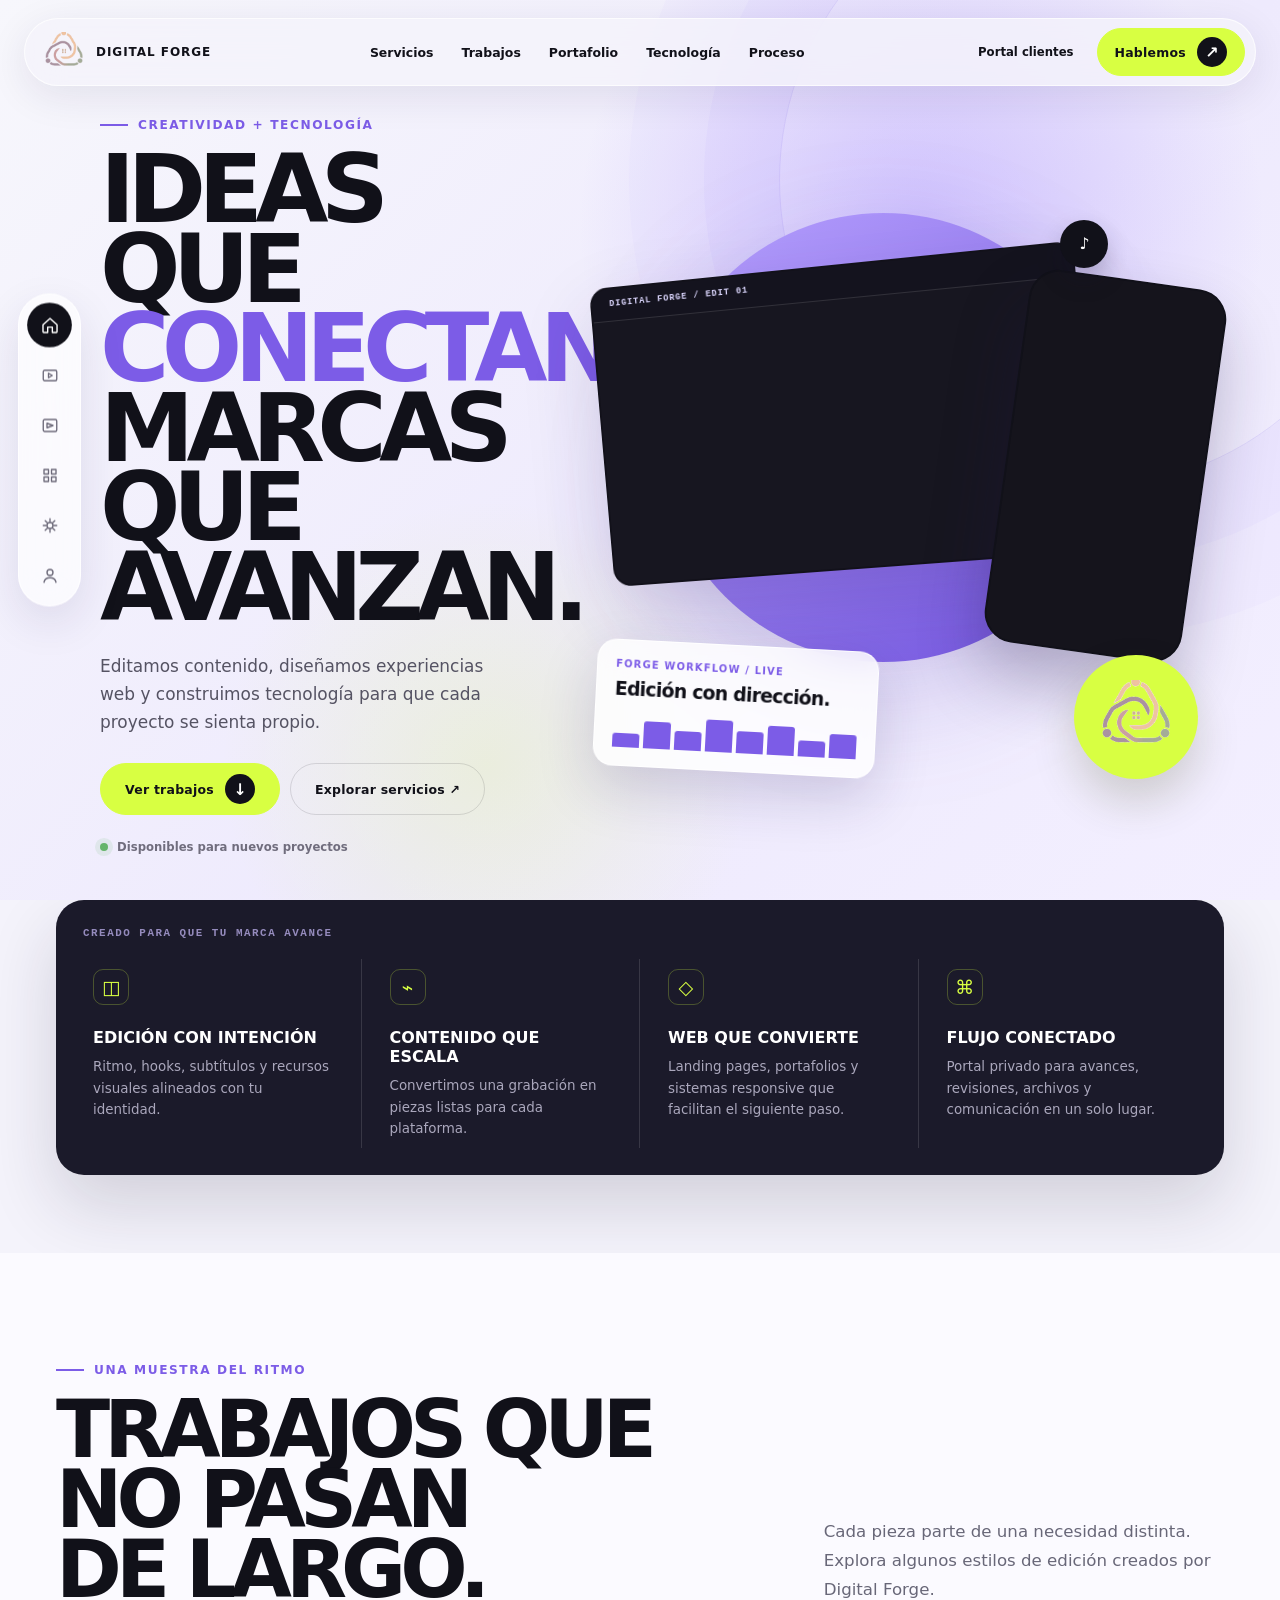
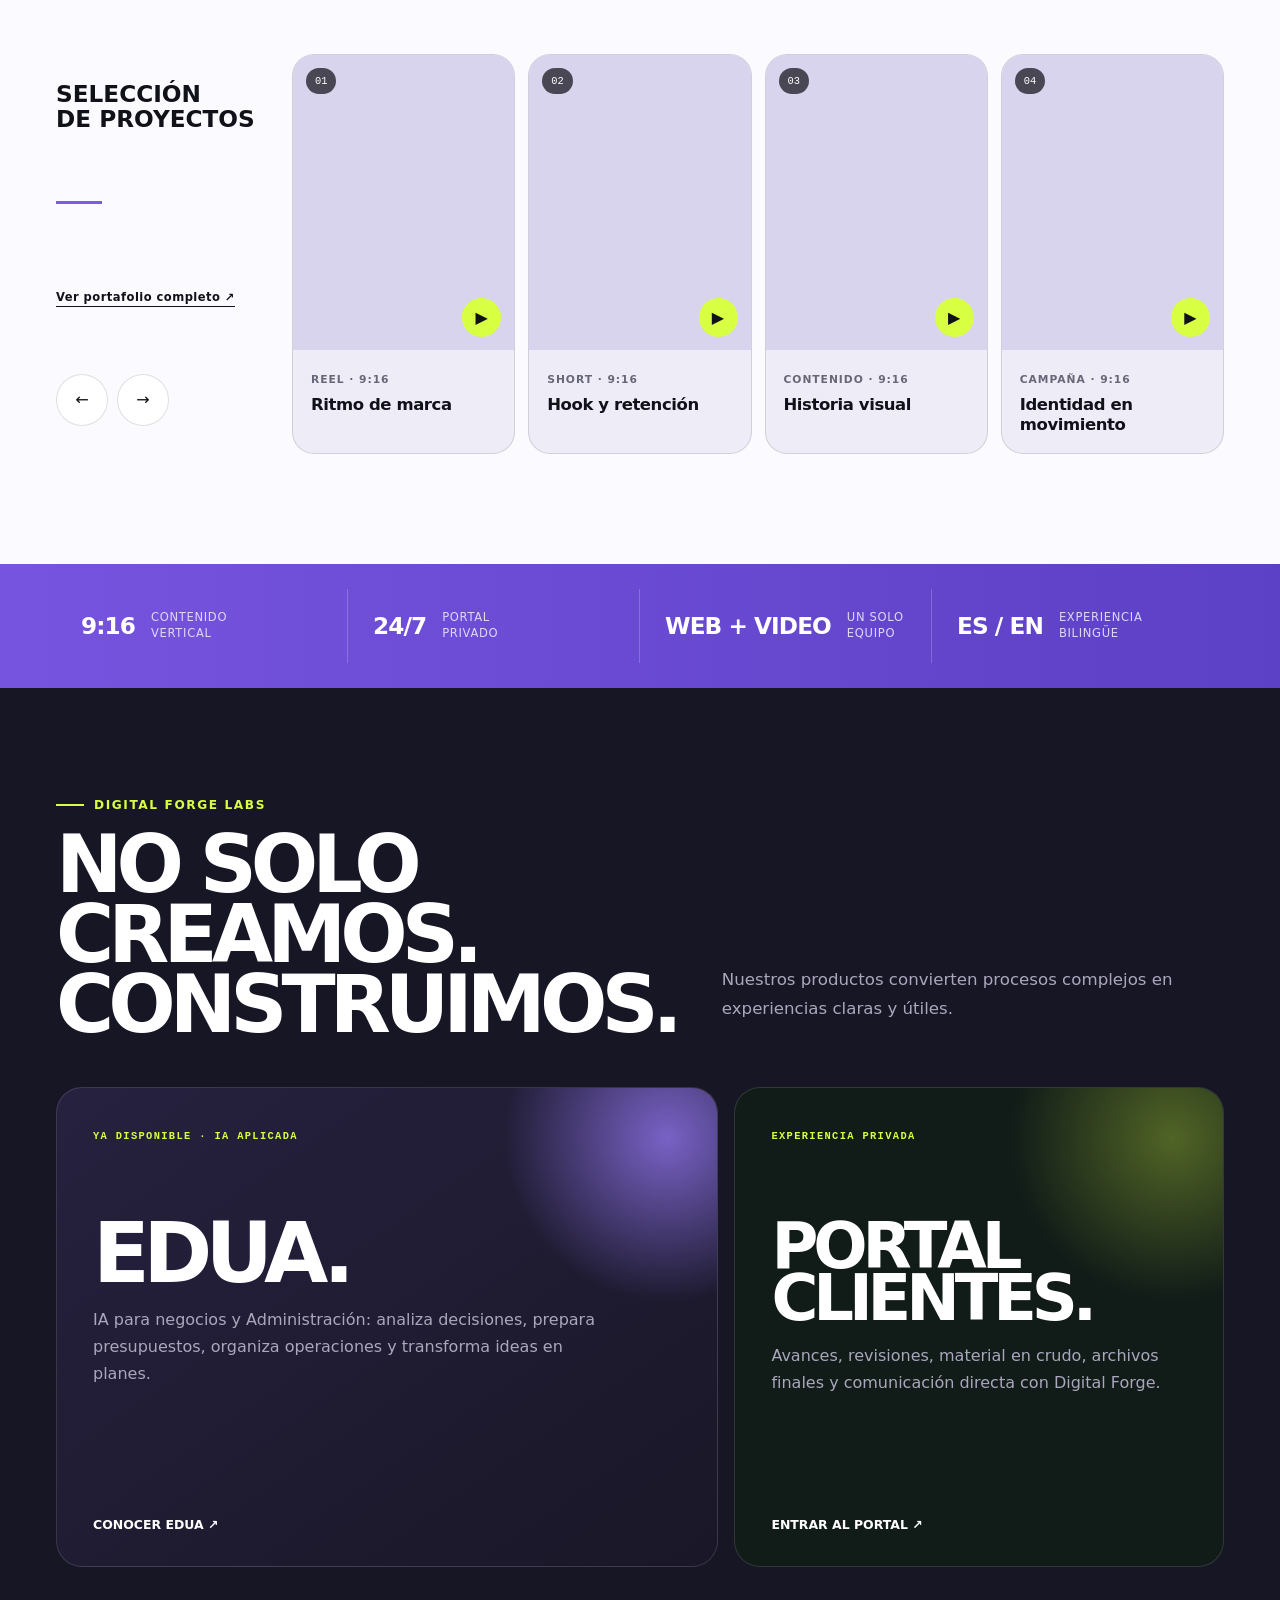
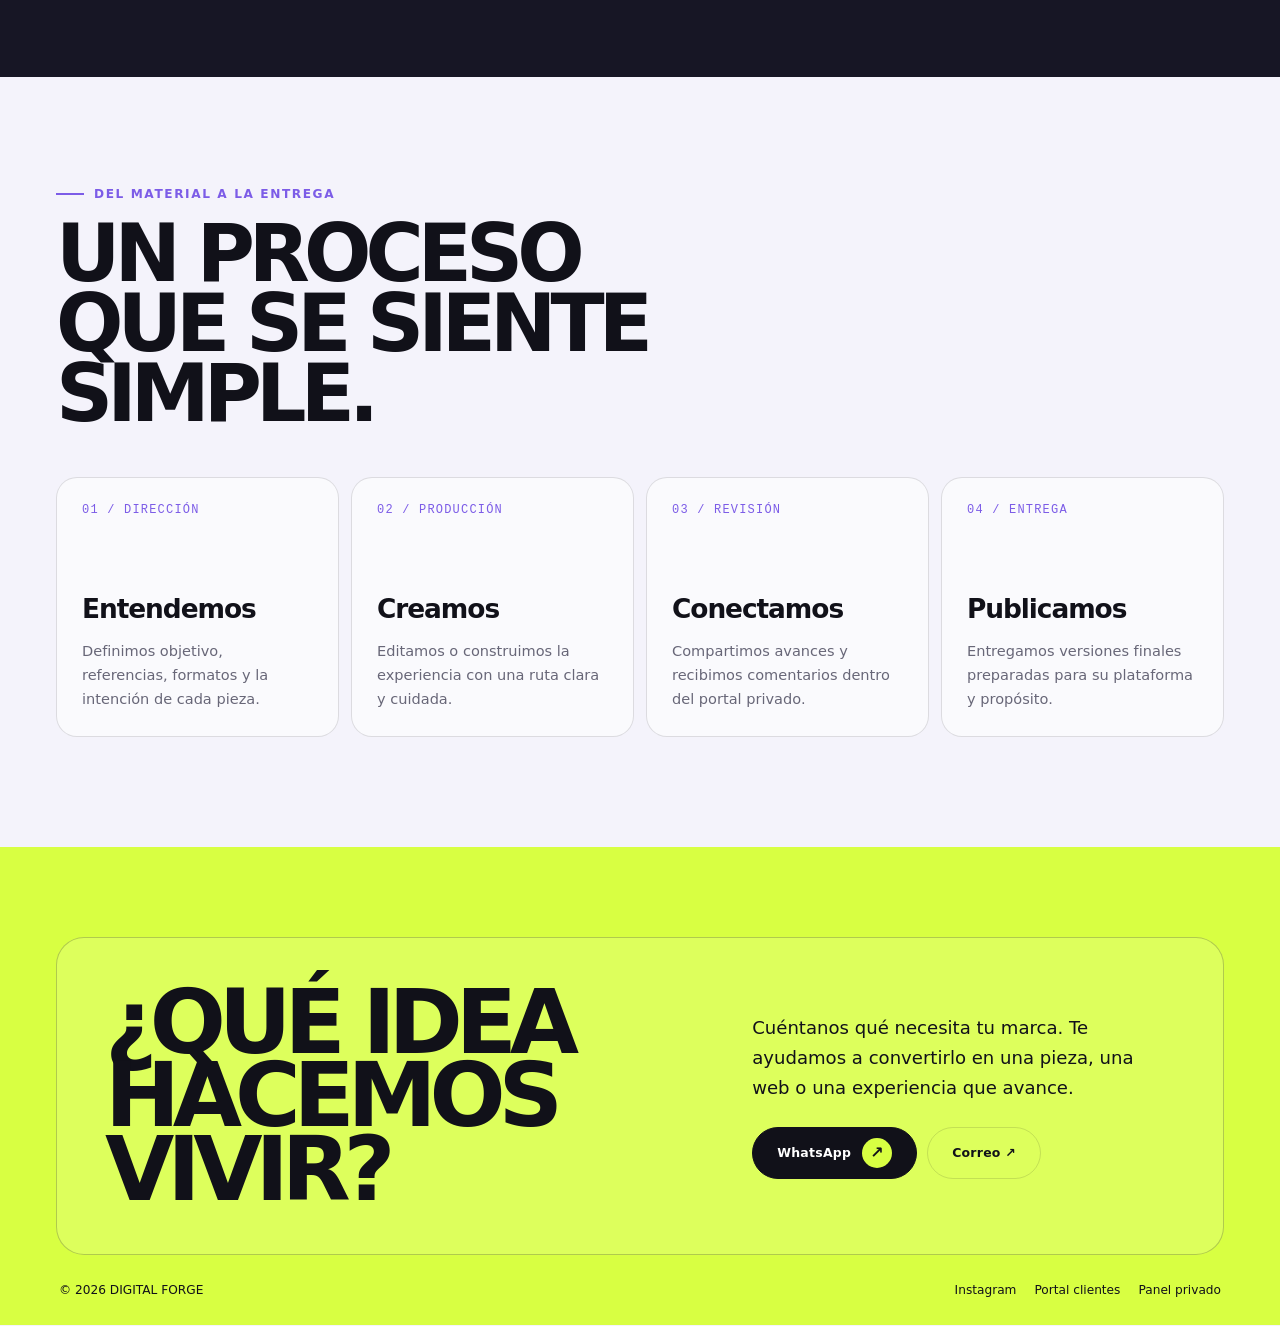
==== commit 6c371fdd: "Unify portfolio and client portal design" ====
--- a/index.html
+++ b/index.html
@@ -14,7 +14,7 @@
     .side-rail{position:fixed;z-index:60;left:18px;top:50%;transform:translateY(-50%);display:grid;gap:7px;padding:9px;border:1px solid rgba(255,255,255,.8);border-radius:999px;background:rgba(255,255,255,.64);box-shadow:0 16px 45px rgba(39,29,82,.11);backdrop-filter:blur(18px)}.rail-link{display:grid;place-items:center;width:43px;height:43px;border-radius:50%;color:#6d6a7a;transition:background .2s,color .2s,transform .2s}.rail-link:hover,.rail-link.active{color:#fff;background:var(--ink);transform:scale(1.04)}.rail-link svg{width:18px;height:18px;fill:none;stroke:currentColor;stroke-width:1.8;stroke-linecap:round;stroke-linejoin:round}
     .hero{min-height:100svh;padding:118px 0 40px;position:relative;isolation:isolate}.hero::before{content:"";position:absolute;z-index:-2;inset:0;background:radial-gradient(circle at 72% 25%,rgba(153,122,255,.37),transparent 30%),radial-gradient(circle at 38% 85%,rgba(216,255,66,.17),transparent 24%),linear-gradient(135deg,#f7f7fc 0%,#eeeafd 58%,#f3efff 100%)}.hero::after{content:"";position:absolute;z-index:-1;right:-9vw;top:-10vw;width:48vw;height:48vw;border-radius:50%;border:1px solid rgba(124,92,231,.15);box-shadow:0 0 0 75px rgba(124,92,231,.035),0 0 0 150px rgba(124,92,231,.025)}.hero-grid{display:grid;grid-template-columns:minmax(0,.87fr) minmax(520px,1.13fr);gap:32px;align-items:center;min-height:680px}.hero-copy{position:relative;z-index:3;padding-left:44px}.hero-copy h1{margin:0;font-size:clamp(4.5rem,7.4vw,8.1rem);line-height:.84;letter-spacing:-.082em;text-transform:uppercase}.hero-copy h1 span{color:var(--purple)}.hero-copy>p:not(.eyebrow){max-width:390px;margin:26px 0;color:#555363;font-size:1.06rem;line-height:1.65}.hero-actions{display:flex;gap:10px;flex-wrap:wrap}.hero-note{display:flex;align-items:center;gap:9px;margin-top:25px;color:#706d7d;font-size:.73rem;font-weight:750}.hero-note i{width:8px;height:8px;border-radius:50%;background:#65b46a;box-shadow:0 0 0 5px rgba(101,180,106,.12)}.visual-stage{position:relative;min-height:650px}.purple-orbit{position:absolute;left:12%;top:8%;width:70%;aspect-ratio:1;border-radius:50%;background:linear-gradient(145deg,#b7a1ff,#7254df);filter:drop-shadow(0 36px 55px rgba(86,59,179,.2))}.studio-screen{position:absolute;z-index:3;left:2%;top:16%;width:76%;aspect-ratio:16/10;padding:9px;border:2px solid rgba(17,17,25,.8);border-radius:18px;background:#171620;box-shadow:var(--shadow);transform:rotate(-5deg) perspective(1000px) rotateY(-5deg);overflow:hidden}.studio-screen::before{content:"";position:absolute;z-index:2;left:0;right:0;top:0;height:32px;background:rgba(20,19,30,.88);border-bottom:1px solid rgba(255,255,255,.12)}.studio-screen::after{content:"DIGITAL FORGE / EDIT 01";position:absolute;z-index:3;top:10px;left:18px;color:#ddd8ff;font:700 .55rem monospace;letter-spacing:.11em}.studio-screen video{width:100%;height:100%;object-fit:cover;border-radius:10px}.phone-cut{position:absolute;z-index:5;right:3%;top:18%;width:31%;aspect-ratio:9/17;padding:7px;border:2px solid rgba(17,17,25,.85);border-radius:30px;background:#15141c;box-shadow:0 35px 65px rgba(31,23,67,.28);transform:rotate(8deg)}.phone-cut video{width:100%;height:100%;object-fit:cover;border-radius:23px}.floating-card{position:absolute;z-index:6;left:2%;bottom:6%;width:44%;padding:18px;border:1px solid rgba(255,255,255,.85);border-radius:20px;background:rgba(255,255,255,.82);box-shadow:0 22px 55px rgba(43,31,94,.18);backdrop-filter:blur(16px);transform:rotate(3deg)}.floating-card small{display:block;color:var(--purple);font-size:.62rem;font-weight:900;letter-spacing:.12em}.floating-card strong{display:block;margin:8px 0 14px;font-size:1.18rem;letter-spacing:-.04em}.timeline{display:flex;align-items:end;gap:4px;height:34px}.timeline i{display:block;flex:1;height:var(--h);border-radius:3px 3px 0 0;background:var(--purple)}.logo-orb{position:absolute;z-index:7;right:4%;bottom:5%;display:grid;place-items:center;width:124px;height:124px;border-radius:50%;background:var(--lime);box-shadow:0 22px 44px rgba(64,69,17,.2)}.logo-orb img{width:76px;height:76px;object-fit:contain}.sound-control{position:absolute;z-index:8;right:18%;top:9%;width:48px;height:48px;border:0;border-radius:50%;background:var(--ink);color:#fff;cursor:pointer;font-weight:900;box-shadow:0 12px 25px rgba(23,20,45,.22)}
     .capabilities{padding:0 0 78px}.cap-panel{padding:27px;border-radius:var(--radius);background:var(--ink-2);color:#fff;box-shadow:0 30px 70px rgba(30,27,48,.16)}.cap-label{margin:0 0 20px;color:#958bbd;font:800 .68rem monospace;letter-spacing:.14em}.cap-grid{display:grid;grid-template-columns:repeat(4,1fr)}.capability{min-height:155px;padding:10px 28px 8px;border-right:1px solid var(--dark-line)}.capability:first-child{padding-left:10px}.capability:last-child{border-right:0}.cap-icon{display:grid;place-items:center;width:36px;height:36px;margin-bottom:23px;color:var(--lime);border:1px solid rgba(216,255,66,.25);border-radius:10px;font-size:1.2rem}.capability h3{margin:0 0 9px;font-size:1rem;text-transform:uppercase;line-height:1.2}.capability p{margin:0;color:#aaa7bc;font-size:.84rem;line-height:1.6}
-    .work{padding:110px 0;background:#fbfaff}.work-head{display:grid;grid-template-columns:1fr .55fr;gap:40px;align-items:end;margin-bottom:50px}.work-head .section-copy{margin:0}.work-layout{display:grid;grid-template-columns:210px minmax(0,1fr);gap:26px}.work-index{display:flex;flex-direction:column;justify-content:space-between;padding:28px 0}.work-index strong{font-size:1.45rem;line-height:1.05;text-transform:uppercase}.work-index span{width:46px;height:3px;background:var(--purple)}.work-nav{display:flex;gap:9px}.round-button{display:grid;place-items:center;width:52px;height:52px;border:1px solid var(--line);border-radius:50%;background:#fff;cursor:pointer;transition:.2s}.round-button:hover{background:var(--ink);color:#fff;transform:translateY(-2px)}.project-strip{display:grid;grid-template-columns:repeat(4,minmax(0,1fr));gap:13px}.project-card{position:relative;min-width:0;border:1px solid var(--line);border-radius:22px;background:#eeecf7;overflow:hidden;transition:transform .25s,box-shadow .25s}.project-card:hover{transform:translateY(-8px);box-shadow:var(--shadow)}.project-media{position:relative;aspect-ratio:9/12;overflow:hidden;background:#d9d4ed}.project-media video{width:100%;height:100%;object-fit:cover;filter:saturate(.85);transition:transform .5s,filter .3s}.project-card:hover video{transform:scale(1.035);filter:saturate(1)}.project-number{position:absolute;top:13px;left:13px;padding:7px 9px;border-radius:999px;background:rgba(17,17,25,.72);color:#fff;font:.65rem monospace;backdrop-filter:blur(8px)}.project-play{position:absolute;right:13px;bottom:13px;display:grid;place-items:center;width:39px;height:39px;border:0;border-radius:50%;background:var(--lime);cursor:pointer}.project-info{padding:18px}.project-info small{color:var(--muted);font-size:.67rem;font-weight:800;letter-spacing:.09em;text-transform:uppercase}.project-info h3{margin:8px 0 0;font-size:1.03rem;line-height:1.2;letter-spacing:-.025em}
+    .work{padding:110px 0;background:#fbfaff}.work-head{display:grid;grid-template-columns:1fr .55fr;gap:40px;align-items:end;margin-bottom:50px}.work-head .section-copy{margin:0}.work-layout{display:grid;grid-template-columns:210px minmax(0,1fr);gap:26px}.work-index{display:flex;flex-direction:column;justify-content:space-between;padding:28px 0}.work-index strong{font-size:1.45rem;line-height:1.05;text-transform:uppercase}.work-index span{width:46px;height:3px;background:var(--purple)}.work-nav{display:flex;gap:9px}.round-button{display:grid;place-items:center;width:52px;height:52px;border:1px solid var(--line);border-radius:50%;background:#fff;cursor:pointer;transition:.2s}.round-button:hover{background:var(--ink);color:#fff;transform:translateY(-2px)}.portfolio-open{display:inline-flex;align-items:center;width:max-content;margin-top:16px;color:var(--ink);font-size:.72rem;font-weight:900;letter-spacing:.04em;text-decoration:underline;text-underline-offset:5px}.portfolio-open:hover{color:var(--purple)}.project-strip{display:grid;grid-template-columns:repeat(4,minmax(0,1fr));gap:13px}.project-card{position:relative;min-width:0;border:1px solid var(--line);border-radius:22px;background:#eeecf7;overflow:hidden;transition:transform .25s,box-shadow .25s}.project-card:hover{transform:translateY(-8px);box-shadow:var(--shadow)}.project-media{position:relative;aspect-ratio:9/12;overflow:hidden;background:#d9d4ed}.project-media video{width:100%;height:100%;object-fit:cover;filter:saturate(.85);transition:transform .5s,filter .3s}.project-card:hover video{transform:scale(1.035);filter:saturate(1)}.project-number{position:absolute;top:13px;left:13px;padding:7px 9px;border-radius:999px;background:rgba(17,17,25,.72);color:#fff;font:.65rem monospace;backdrop-filter:blur(8px)}.project-play{position:absolute;right:13px;bottom:13px;display:grid;place-items:center;width:39px;height:39px;border:0;border-radius:50%;background:var(--lime);cursor:pointer}.project-info{padding:18px}.project-info small{color:var(--muted);font-size:.67rem;font-weight:800;letter-spacing:.09em;text-transform:uppercase}.project-info h3{margin:8px 0 0;font-size:1.03rem;line-height:1.2;letter-spacing:-.025em}
     .stats{padding:25px 0;background:linear-gradient(90deg,#7754df,#5c40c5);color:#fff}.stats-grid{display:grid;grid-template-columns:repeat(4,1fr)}.stat{display:flex;align-items:center;gap:16px;min-height:74px;padding:0 25px;border-right:1px solid rgba(255,255,255,.2)}.stat:last-child{border-right:0}.stat b{font-size:1.45rem;letter-spacing:-.04em}.stat span{color:#ddd7ff;font-size:.72rem;line-height:1.35;text-transform:uppercase;letter-spacing:.06em}
     .labs{padding:110px 0;background:#171625;color:#fff}.labs .eyebrow{color:var(--lime)}.labs .section-copy{color:#aaa7bd}.labs-head{display:flex;justify-content:space-between;gap:45px;align-items:end;margin-bottom:48px}.lab-grid{display:grid;grid-template-columns:1.15fr .85fr;gap:16px}.lab-card{position:relative;min-height:480px;padding:36px;border:1px solid var(--dark-line);border-radius:26px;overflow:hidden;background:#201e33}.lab-card::before{content:"";position:absolute;right:-120px;top:-120px;width:340px;height:340px;border-radius:50%;background:radial-gradient(circle,var(--glow),transparent 68%)}.lab-card>*{position:relative;z-index:1}.lab-card .tag{color:var(--lime);font:800 .65rem monospace;letter-spacing:.13em}.lab-card h3{margin:78px 0 18px;font-size:clamp(3.5rem,6.5vw,7rem);line-height:.8;letter-spacing:-.08em}.lab-card p{max-width:520px;color:#aaa7bd;font-size:1rem;line-height:1.7}.lab-card .card-link{position:absolute;left:36px;bottom:34px;color:#fff;font-size:.78rem;font-weight:850}.lab-card.edua{--glow:rgba(155,125,255,.72);background:linear-gradient(145deg,#26213f,#191727)}.lab-card.portal{--glow:rgba(216,255,66,.32);background:#111b18}.lab-card.portal h3{font-size:clamp(3rem,5vw,5.3rem)}
     .process{padding:110px 0;background:var(--paper)}.process-grid{display:grid;grid-template-columns:repeat(4,1fr);gap:12px;margin-top:48px}.process-card{min-height:260px;padding:25px;border:1px solid var(--line);border-radius:21px;background:rgba(255,255,255,.55);display:flex;flex-direction:column;justify-content:space-between}.process-card b{color:var(--purple);font:.75rem monospace;letter-spacing:.1em}.process-card h3{margin:auto 0 15px;font-size:1.65rem;letter-spacing:-.04em}.process-card p{margin:0;color:var(--muted);font-size:.91rem;line-height:1.65}
@@ -27,13 +27,13 @@
   </style>
 </head>
 <body>
-  <nav class="topbar" aria-label="Navegación principal"><a class="brand" href="#inicio" aria-label="Digital Forge, inicio"><img src="/logo-header.png" alt=""><span>DIGITAL FORGE</span></a><div class="top-links"><a href="#servicios">Servicios</a><a href="#trabajos">Trabajos</a><a href="#tecnologia">Tecnología</a><a href="#proceso">Proceso</a></div><div class="header-actions"><a class="portal-link" href="/portal/">Portal clientes</a><a class="pill primary header-cta" href="#contacto">Hablemos <span class="arrow">↗</span></a><button class="menu-toggle" type="button" aria-label="Abrir menú" aria-expanded="false">☰</button></div></nav>
-  <aside class="side-rail" aria-label="Accesos rápidos"><a class="rail-link active" href="#inicio" aria-label="Inicio"><svg viewBox="0 0 24 24"><path d="m3 11 9-8 9 8v9a1 1 0 0 1-1 1h-5v-7H9v7H4a1 1 0 0 1-1-1z"/></svg></a><a class="rail-link" href="#trabajos" aria-label="Trabajos"><svg viewBox="0 0 24 24"><rect x="3" y="5" width="18" height="14" rx="2"/><path d="m10 9 5 3-5 3z"/></svg></a><a class="rail-link" href="#servicios" aria-label="Servicios"><svg viewBox="0 0 24 24"><path d="M4 4h6v6H4zM14 4h6v6h-6zM4 14h6v6H4zM14 14h6v6h-6z"/></svg></a><a class="rail-link" href="#tecnologia" aria-label="Tecnología"><svg viewBox="0 0 24 24"><path d="M12 3v4M12 17v4M3 12h4M17 12h4M5.6 5.6l2.8 2.8M15.6 15.6l2.8 2.8M18.4 5.6l-2.8 2.8M8.4 15.6l-2.8 2.8"/><circle cx="12" cy="12" r="4"/></svg></a><a class="rail-link" href="/portal/" aria-label="Portal de clientes"><svg viewBox="0 0 24 24"><circle cx="12" cy="8" r="4"/><path d="M4 21c.8-4.2 3.5-6 8-6s7.2 1.8 8 6"/></svg></a></aside>
-  <div class="mobile-menu" aria-hidden="true"><a href="#servicios">Servicios</a><a href="#trabajos">Trabajos</a><a href="#tecnologia">Tecnología</a><a href="#proceso">Proceso</a><a href="/portal/">Portal de clientes</a><a class="pill dark" href="#contacto">Iniciar un proyecto <span class="arrow">↗</span></a></div>
+  <nav class="topbar" aria-label="Navegación principal"><a class="brand" href="#inicio" aria-label="Digital Forge, inicio"><img src="/logo-header.png" alt=""><span>DIGITAL FORGE</span></a><div class="top-links"><a href="#servicios">Servicios</a><a href="#trabajos">Trabajos</a><a href="/portfolio/">Portafolio</a><a href="#tecnologia">Tecnología</a><a href="#proceso">Proceso</a></div><div class="header-actions"><a class="portal-link" href="/portal/">Portal clientes</a><a class="pill primary header-cta" href="#contacto">Hablemos <span class="arrow">↗</span></a><button class="menu-toggle" type="button" aria-label="Abrir menú" aria-expanded="false">☰</button></div></nav>
+  <aside class="side-rail" aria-label="Accesos rápidos"><a class="rail-link active" href="#inicio" aria-label="Inicio"><svg viewBox="0 0 24 24"><path d="m3 11 9-8 9 8v9a1 1 0 0 1-1 1h-5v-7H9v7H4a1 1 0 0 1-1-1z"/></svg></a><a class="rail-link" href="#trabajos" aria-label="Trabajos"><svg viewBox="0 0 24 24"><rect x="3" y="5" width="18" height="14" rx="2"/><path d="m10 9 5 3-5 3z"/></svg></a><a class="rail-link" href="/portfolio/" aria-label="Portafolio"><svg viewBox="0 0 24 24"><rect x="3" y="4" width="18" height="16" rx="2"/><path d="m8 9 8 3-8 3z"/></svg></a><a class="rail-link" href="#servicios" aria-label="Servicios"><svg viewBox="0 0 24 24"><path d="M4 4h6v6H4zM14 4h6v6h-6zM4 14h6v6H4zM14 14h6v6h-6z"/></svg></a><a class="rail-link" href="#tecnologia" aria-label="Tecnología"><svg viewBox="0 0 24 24"><path d="M12 3v4M12 17v4M3 12h4M17 12h4M5.6 5.6l2.8 2.8M15.6 15.6l2.8 2.8M18.4 5.6l-2.8 2.8M8.4 15.6l-2.8 2.8"/><circle cx="12" cy="12" r="4"/></svg></a><a class="rail-link" href="/portal/" aria-label="Portal de clientes"><svg viewBox="0 0 24 24"><circle cx="12" cy="8" r="4"/><path d="M4 21c.8-4.2 3.5-6 8-6s7.2 1.8 8 6"/></svg></a></aside>
+  <div class="mobile-menu" aria-hidden="true"><a href="#servicios">Servicios</a><a href="#trabajos">Trabajos</a><a href="/portfolio/">Portafolio</a><a href="#tecnologia">Tecnología</a><a href="#proceso">Proceso</a><a href="/portal/">Portal de clientes</a><a class="pill dark" href="#contacto">Iniciar un proyecto <span class="arrow">↗</span></a></div>
   <header class="hero" id="inicio"><div class="shell hero-grid"><div class="hero-copy"><p class="eyebrow">Creatividad + tecnología</p><h1>Ideas que<br><span>conectan.</span><br>Marcas que<br>avanzan.</h1><p>Editamos contenido, diseñamos experiencias web y construimos tecnología para que cada proyecto se sienta propio.</p><div class="hero-actions"><a class="pill primary" href="#trabajos">Ver trabajos <span class="arrow">↓</span></a><a class="pill" href="#servicios">Explorar servicios ↗</a></div><div class="hero-note"><i></i> Disponibles para nuevos proyectos</div></div><div class="visual-stage" aria-label="Muestra de trabajos de Digital Forge"><div class="purple-orbit" aria-hidden="true"></div><div class="studio-screen"><video class="hero-video" autoplay muted loop playsinline preload="metadata"><source src="/videos/vertical-yt.mp4" type="video/mp4"></video></div><div class="phone-cut"><video autoplay muted loop playsinline preload="metadata"><source src="/videos/video-1.mp4" type="video/mp4"></video></div><div class="floating-card" aria-hidden="true"><small>FORGE WORKFLOW / LIVE</small><strong>Edición con dirección.</strong><div class="timeline"><i style="--h:42%"></i><i style="--h:78%"></i><i style="--h:56%"></i><i style="--h:95%"></i><i style="--h:66%"></i><i style="--h:84%"></i><i style="--h:48%"></i><i style="--h:72%"></i></div></div><div class="logo-orb"><img src="/logo-header.png" alt=""></div><button class="sound-control" type="button" aria-label="Activar sonido del video" aria-pressed="false">♪</button></div></div></header>
   <main>
     <section class="capabilities" id="servicios"><div class="shell cap-panel"><p class="cap-label">CREADO PARA QUE TU MARCA AVANCE</p><div class="cap-grid"><article class="capability"><div class="cap-icon">◫</div><h3>Edición con intención</h3><p>Ritmo, hooks, subtítulos y recursos visuales alineados con tu identidad.</p></article><article class="capability"><div class="cap-icon">⌁</div><h3>Contenido que escala</h3><p>Convertimos una grabación en piezas listas para cada plataforma.</p></article><article class="capability"><div class="cap-icon">◇</div><h3>Web que convierte</h3><p>Landing pages, portafolios y sistemas responsive que facilitan el siguiente paso.</p></article><article class="capability"><div class="cap-icon">⌘</div><h3>Flujo conectado</h3><p>Portal privado para avances, revisiones, archivos y comunicación en un solo lugar.</p></article></div></div></section>
-    <section class="work" id="trabajos"><div class="shell"><div class="work-head"><div><p class="eyebrow">Una muestra del ritmo</p><h2 class="section-title">TRABAJOS QUE<br>NO PASAN<br>DE LARGO.</h2></div><p class="section-copy">Cada pieza parte de una necesidad distinta. Explora algunos estilos de edición creados por Digital Forge.</p></div><div class="work-layout"><div class="work-index"><strong>Selección<br>de proyectos</strong><span></span><div class="work-nav"><button class="round-button work-prev" type="button" aria-label="Trabajo anterior">←</button><button class="round-button work-next" type="button" aria-label="Trabajo siguiente">→</button></div></div><div class="project-strip">
+    <section class="work" id="trabajos"><div class="shell"><div class="work-head"><div><p class="eyebrow">Una muestra del ritmo</p><h2 class="section-title">TRABAJOS QUE<br>NO PASAN<br>DE LARGO.</h2></div><p class="section-copy">Cada pieza parte de una necesidad distinta. Explora algunos estilos de edición creados por Digital Forge.</p></div><div class="work-layout"><div class="work-index"><strong>Selección<br>de proyectos</strong><span></span><a class="portfolio-open" href="/portfolio/">Ver portafolio completo ↗</a><div class="work-nav"><button class="round-button work-prev" type="button" aria-label="Trabajo anterior">←</button><button class="round-button work-next" type="button" aria-label="Trabajo siguiente">→</button></div></div><div class="project-strip">
       <article class="project-card"><div class="project-media"><video muted loop playsinline preload="metadata"><source src="/videos/video-1.mp4" type="video/mp4"></video><span class="project-number">01</span><button class="project-play" type="button" data-video="/videos/video-1.mp4" aria-label="Ver pieza Ritmo de marca">▶</button></div><div class="project-info"><small>Reel · 9:16</small><h3>Ritmo de marca</h3></div></article>
       <article class="project-card"><div class="project-media"><video muted loop playsinline preload="metadata"><source src="/videos/video-2.mp4" type="video/mp4"></video><span class="project-number">02</span><button class="project-play" type="button" data-video="/videos/video-2.mp4" aria-label="Ver pieza Hook y retención">▶</button></div><div class="project-info"><small>Short · 9:16</small><h3>Hook y retención</h3></div></article>
       <article class="project-card"><div class="project-media"><video muted loop playsinline preload="metadata"><source src="/videos/video-3.mp4" type="video/mp4"></video><span class="project-number">03</span><button class="project-play" type="button" data-video="/videos/video-3.mp4" aria-label="Ver pieza Historia visual">▶</button></div><div class="project-info"><small>Contenido · 9:16</small><h3>Historia visual</h3></div></article>
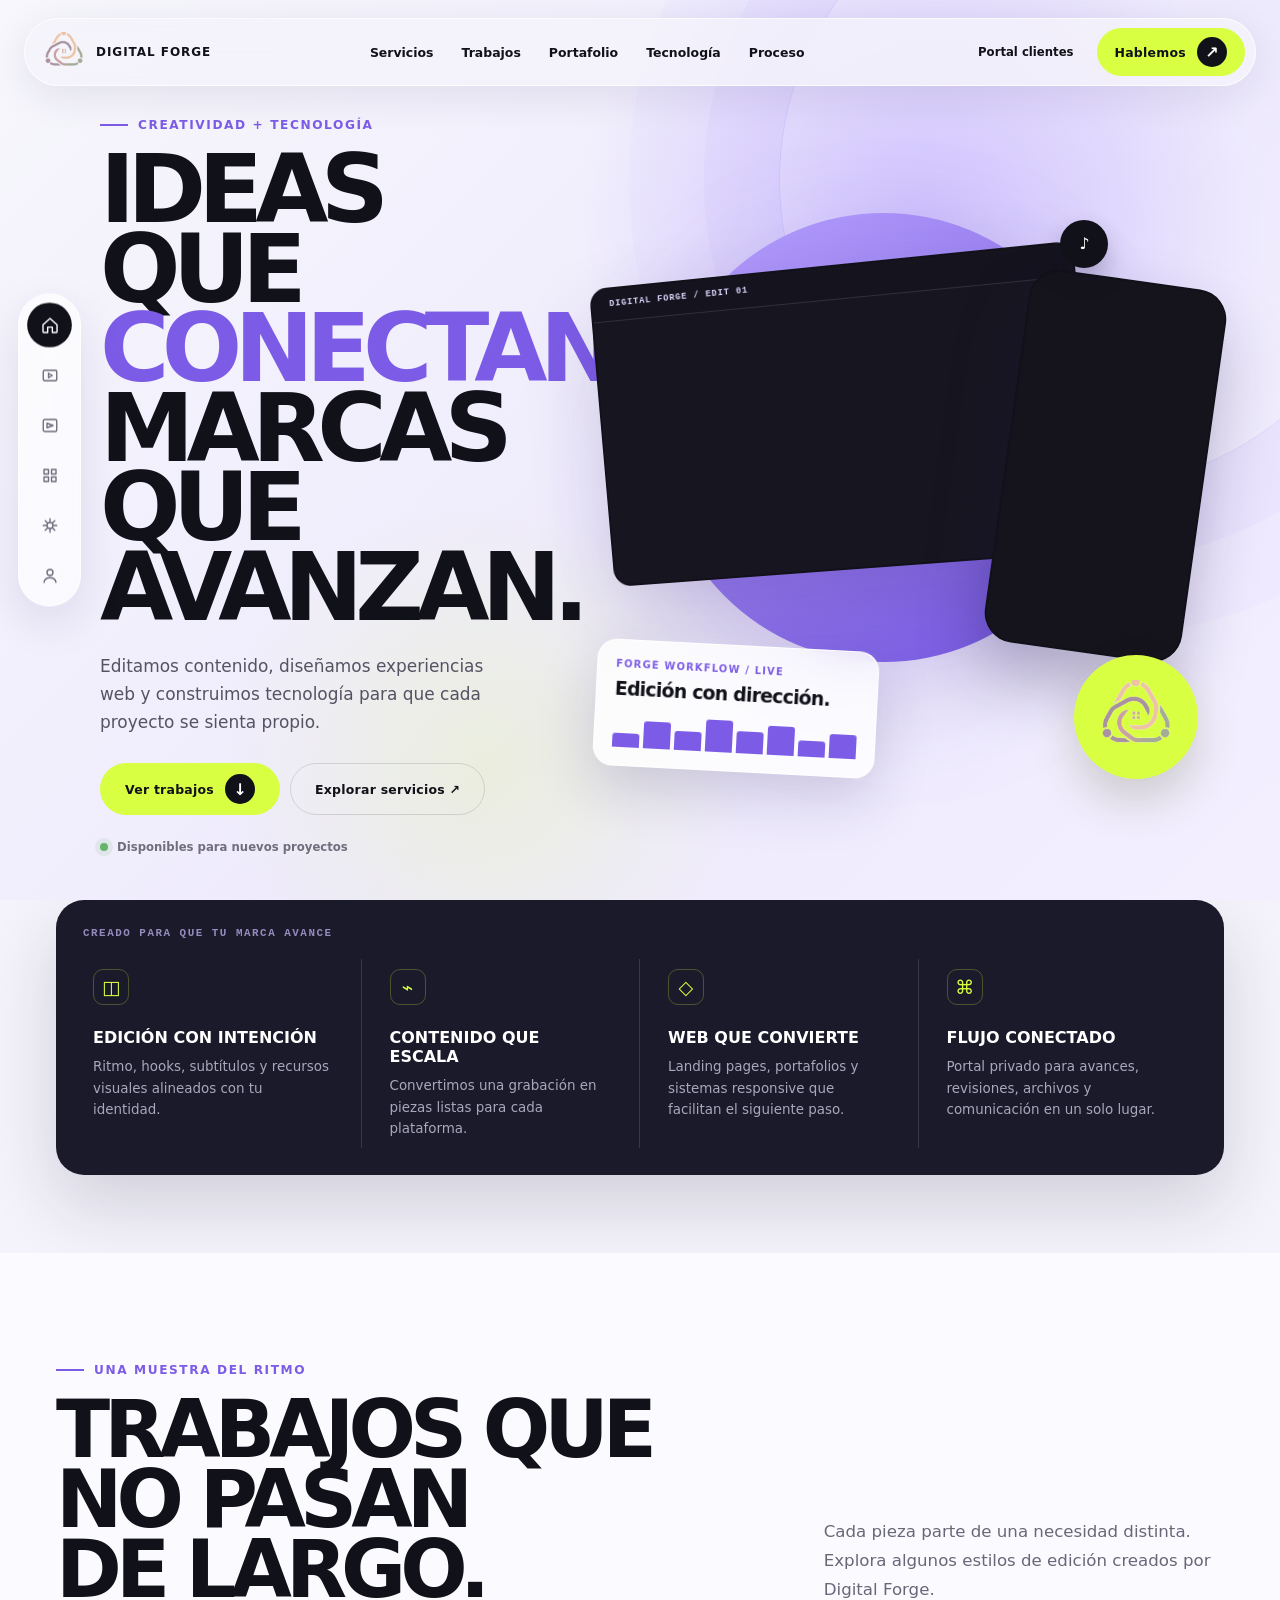
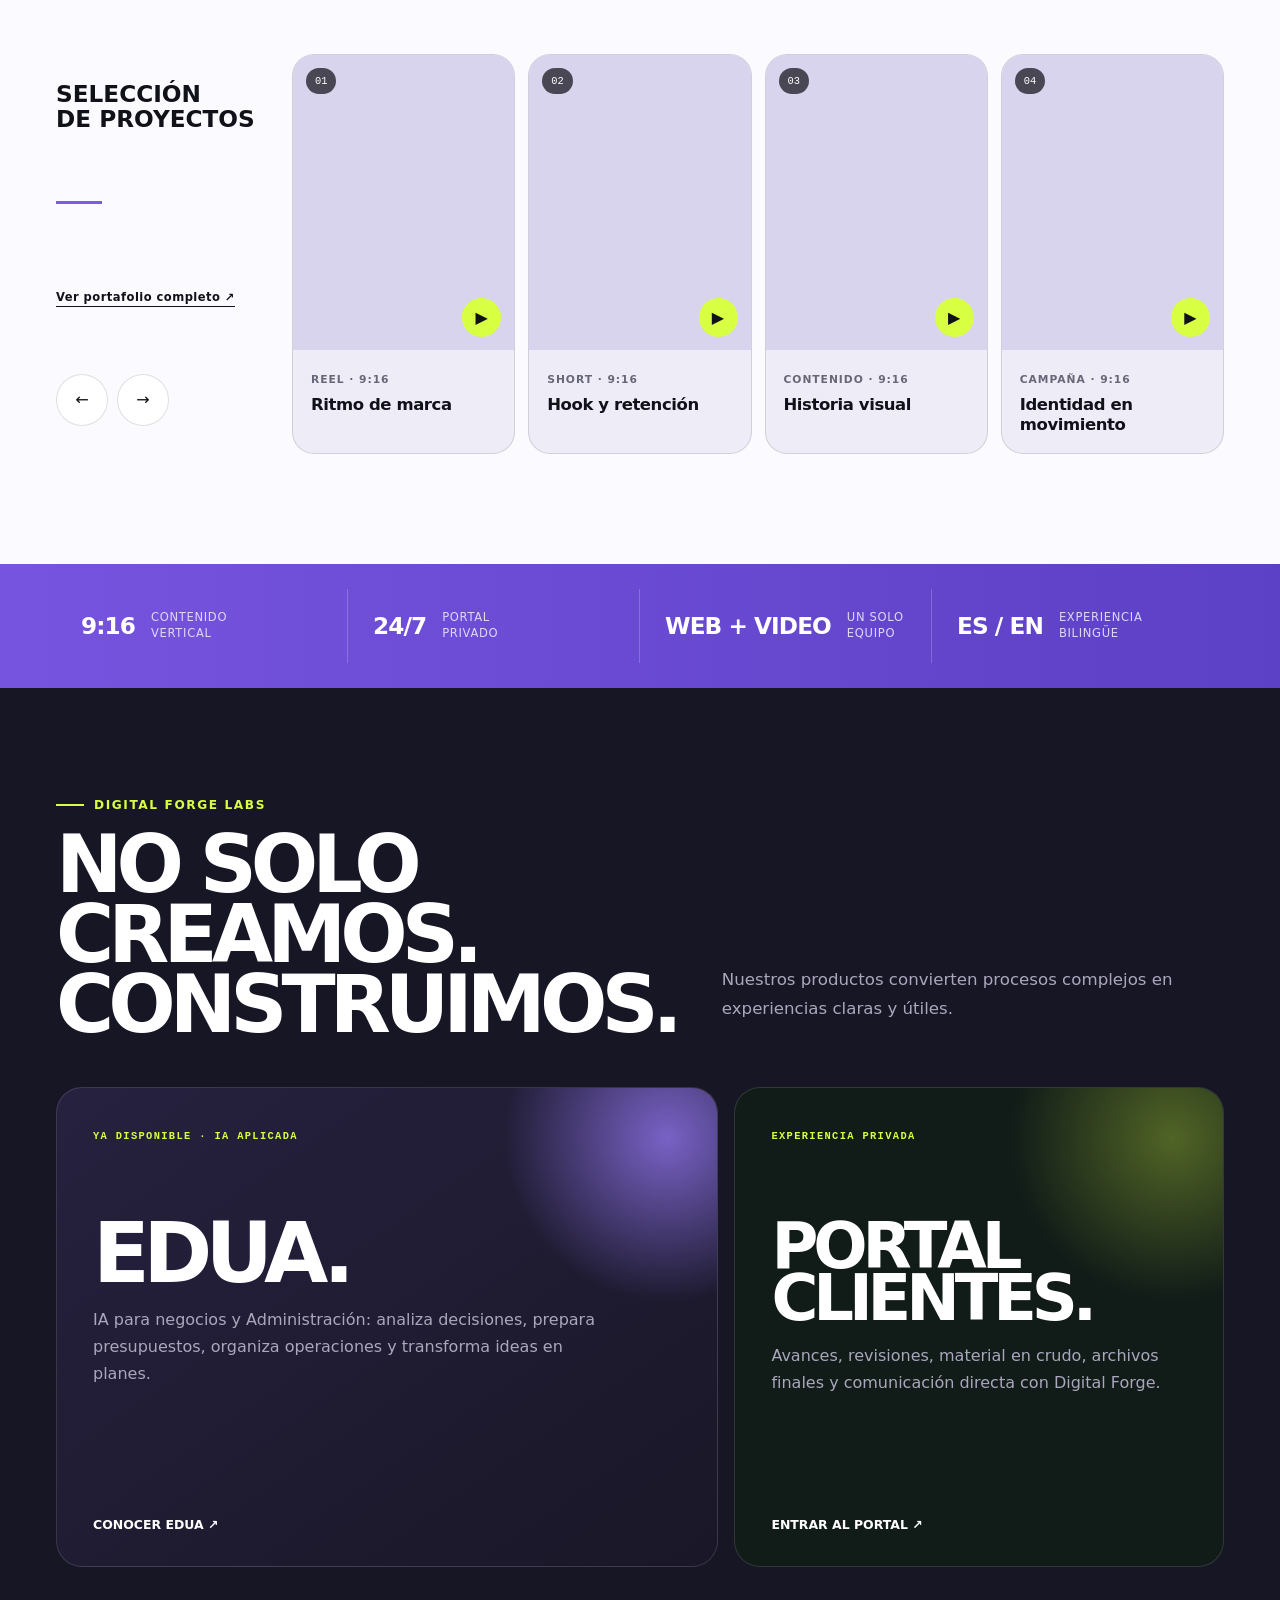
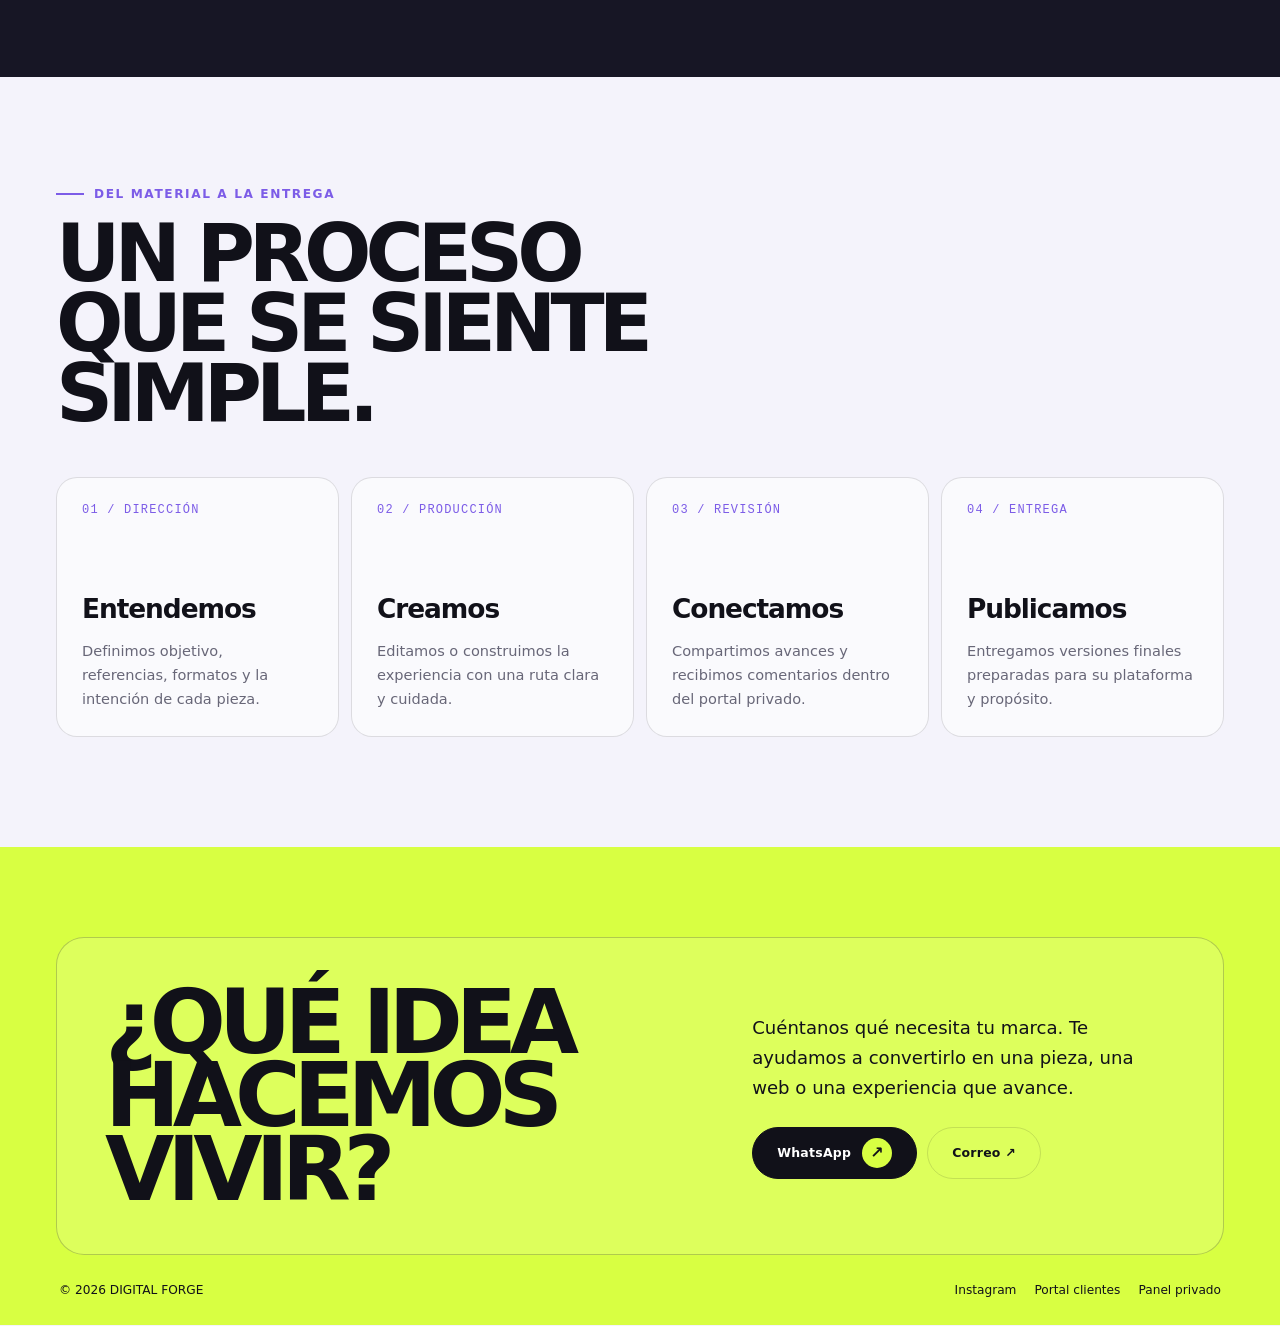
==== commit ceed05f8: "Fix mobile homepage horizontal overflow" ====
--- a/index.html
+++ b/index.html
@@ -9,7 +9,7 @@
   <link rel="icon" href="/icons/icon-192.png">
   <style>
     :root{--paper:#f4f3fb;--ink:#111119;--ink-2:#1b1a2a;--purple:#7c5ce7;--purple-2:#b8a5ff;--lime:#d8ff42;--white:#fff;--muted:#686778;--line:rgba(17,17,25,.13);--dark-line:rgba(255,255,255,.13);--shadow:0 30px 80px rgba(47,34,92,.16);--radius:28px;--max:1440px}
-    *{box-sizing:border-box}html{scroll-behavior:smooth}body{margin:0;min-width:320px;overflow-x:hidden;background:var(--paper);color:var(--ink);font-family:Inter,ui-sans-serif,system-ui,-apple-system,BlinkMacSystemFont,"Segoe UI",sans-serif;-webkit-font-smoothing:antialiased}body.menu-open{overflow:hidden}a{color:inherit;text-decoration:none}button,input,textarea,select{font:inherit}button{color:inherit}img,video{display:block;max-width:100%}::selection{background:var(--lime);color:var(--ink)}:focus-visible{outline:3px solid var(--purple);outline-offset:4px}.shell{width:min(calc(100% - 112px),var(--max));margin:0 auto}.eyebrow{display:flex;align-items:center;gap:10px;margin:0 0 18px;color:var(--purple);font-size:.76rem;font-weight:850;letter-spacing:.13em;text-transform:uppercase}.eyebrow::before{content:"";width:28px;height:2px;background:currentColor}.section-title{max-width:920px;margin:0;font-size:clamp(3rem,6.2vw,7rem);line-height:.88;letter-spacing:-.075em}.section-copy{max-width:620px;color:var(--muted);font-size:1.04rem;line-height:1.75}.pill{display:inline-flex;align-items:center;justify-content:center;gap:11px;min-height:52px;padding:0 24px;border:1px solid var(--line);border-radius:999px;background:transparent;font-size:.78rem;font-weight:850;letter-spacing:.02em;transition:transform .2s,background .2s,color .2s,border-color .2s}.pill:hover{transform:translateY(-2px)}.pill.primary{border-color:var(--lime);background:var(--lime);color:var(--ink)}.pill.dark{border-color:var(--ink);background:var(--ink);color:#fff}.pill .arrow{display:grid;place-items:center;width:30px;height:30px;border-radius:50%;background:var(--ink);color:#fff;font-size:1rem}.pill.dark .arrow{background:var(--lime);color:var(--ink)}
+    *{box-sizing:border-box}html{width:100%;max-width:100%;overflow-x:hidden;overflow-x:clip;scroll-behavior:smooth}body{position:relative;width:100%;max-width:100%;margin:0;min-width:320px;overflow-x:hidden;overflow-x:clip;background:var(--paper);color:var(--ink);font-family:Inter,ui-sans-serif,system-ui,-apple-system,BlinkMacSystemFont,"Segoe UI",sans-serif;-webkit-font-smoothing:antialiased}body.menu-open{overflow:hidden}a{color:inherit;text-decoration:none}button,input,textarea,select{font:inherit}button{color:inherit}img,video{display:block;max-width:100%}main,header,section,footer,.hero-grid,.hero-copy,.visual-stage{min-width:0;max-width:100%}::selection{background:var(--lime);color:var(--ink)}:focus-visible{outline:3px solid var(--purple);outline-offset:4px}.shell{width:min(calc(100% - 112px),var(--max));margin:0 auto}.eyebrow{display:flex;align-items:center;gap:10px;margin:0 0 18px;color:var(--purple);font-size:.76rem;font-weight:850;letter-spacing:.13em;text-transform:uppercase}.eyebrow::before{content:"";width:28px;height:2px;background:currentColor}.section-title{max-width:920px;margin:0;font-size:clamp(3rem,6.2vw,7rem);line-height:.88;letter-spacing:-.075em}.section-copy{max-width:620px;color:var(--muted);font-size:1.04rem;line-height:1.75}.pill{display:inline-flex;align-items:center;justify-content:center;gap:11px;min-height:52px;padding:0 24px;border:1px solid var(--line);border-radius:999px;background:transparent;font-size:.78rem;font-weight:850;letter-spacing:.02em;transition:transform .2s,background .2s,color .2s,border-color .2s}.pill:hover{transform:translateY(-2px)}.pill.primary{border-color:var(--lime);background:var(--lime);color:var(--ink)}.pill.dark{border-color:var(--ink);background:var(--ink);color:#fff}.pill .arrow{display:grid;place-items:center;width:30px;height:30px;border-radius:50%;background:var(--ink);color:#fff;font-size:1rem}.pill.dark .arrow{background:var(--lime);color:var(--ink)}
     .topbar{position:fixed;z-index:80;top:18px;left:50%;transform:translateX(-50%);width:min(calc(100% - 48px),var(--max));height:68px;padding:9px 10px 9px 18px;display:flex;align-items:center;gap:30px;border:1px solid rgba(255,255,255,.72);border-radius:999px;background:rgba(244,243,251,.82);box-shadow:0 10px 40px rgba(31,22,62,.09);backdrop-filter:blur(18px)}.brand{display:flex;align-items:center;gap:11px;min-width:max-content;font-size:.75rem;font-weight:900;letter-spacing:.08em}.brand img{width:42px;height:42px;object-fit:contain}.top-links{display:flex;align-items:center;justify-content:center;gap:28px;margin:auto;font-size:.78rem;font-weight:720}.top-links a{position:relative}.top-links a::after{content:"";position:absolute;left:0;bottom:-7px;width:100%;height:2px;background:var(--purple);transform:scaleX(0);transition:transform .2s}.top-links a:hover::after{transform:scaleX(1)}.header-actions{display:flex;align-items:center;gap:8px}.portal-link{padding:12px 15px;border-radius:999px;font-size:.73rem;font-weight:850}.portal-link:hover{background:#fff}.header-cta{min-height:48px;padding:0 17px}.menu-toggle{display:none;width:46px;height:46px;border:1px solid var(--line);border-radius:50%;background:#fff;cursor:pointer}
     .side-rail{position:fixed;z-index:60;left:18px;top:50%;transform:translateY(-50%);display:grid;gap:7px;padding:9px;border:1px solid rgba(255,255,255,.8);border-radius:999px;background:rgba(255,255,255,.64);box-shadow:0 16px 45px rgba(39,29,82,.11);backdrop-filter:blur(18px)}.rail-link{display:grid;place-items:center;width:43px;height:43px;border-radius:50%;color:#6d6a7a;transition:background .2s,color .2s,transform .2s}.rail-link:hover,.rail-link.active{color:#fff;background:var(--ink);transform:scale(1.04)}.rail-link svg{width:18px;height:18px;fill:none;stroke:currentColor;stroke-width:1.8;stroke-linecap:round;stroke-linejoin:round}
     .hero{min-height:100svh;padding:118px 0 40px;position:relative;isolation:isolate}.hero::before{content:"";position:absolute;z-index:-2;inset:0;background:radial-gradient(circle at 72% 25%,rgba(153,122,255,.37),transparent 30%),radial-gradient(circle at 38% 85%,rgba(216,255,66,.17),transparent 24%),linear-gradient(135deg,#f7f7fc 0%,#eeeafd 58%,#f3efff 100%)}.hero::after{content:"";position:absolute;z-index:-1;right:-9vw;top:-10vw;width:48vw;height:48vw;border-radius:50%;border:1px solid rgba(124,92,231,.15);box-shadow:0 0 0 75px rgba(124,92,231,.035),0 0 0 150px rgba(124,92,231,.025)}.hero-grid{display:grid;grid-template-columns:minmax(0,.87fr) minmax(520px,1.13fr);gap:32px;align-items:center;min-height:680px}.hero-copy{position:relative;z-index:3;padding-left:44px}.hero-copy h1{margin:0;font-size:clamp(4.5rem,7.4vw,8.1rem);line-height:.84;letter-spacing:-.082em;text-transform:uppercase}.hero-copy h1 span{color:var(--purple)}.hero-copy>p:not(.eyebrow){max-width:390px;margin:26px 0;color:#555363;font-size:1.06rem;line-height:1.65}.hero-actions{display:flex;gap:10px;flex-wrap:wrap}.hero-note{display:flex;align-items:center;gap:9px;margin-top:25px;color:#706d7d;font-size:.73rem;font-weight:750}.hero-note i{width:8px;height:8px;border-radius:50%;background:#65b46a;box-shadow:0 0 0 5px rgba(101,180,106,.12)}.visual-stage{position:relative;min-height:650px}.purple-orbit{position:absolute;left:12%;top:8%;width:70%;aspect-ratio:1;border-radius:50%;background:linear-gradient(145deg,#b7a1ff,#7254df);filter:drop-shadow(0 36px 55px rgba(86,59,179,.2))}.studio-screen{position:absolute;z-index:3;left:2%;top:16%;width:76%;aspect-ratio:16/10;padding:9px;border:2px solid rgba(17,17,25,.8);border-radius:18px;background:#171620;box-shadow:var(--shadow);transform:rotate(-5deg) perspective(1000px) rotateY(-5deg);overflow:hidden}.studio-screen::before{content:"";position:absolute;z-index:2;left:0;right:0;top:0;height:32px;background:rgba(20,19,30,.88);border-bottom:1px solid rgba(255,255,255,.12)}.studio-screen::after{content:"DIGITAL FORGE / EDIT 01";position:absolute;z-index:3;top:10px;left:18px;color:#ddd8ff;font:700 .55rem monospace;letter-spacing:.11em}.studio-screen video{width:100%;height:100%;object-fit:cover;border-radius:10px}.phone-cut{position:absolute;z-index:5;right:3%;top:18%;width:31%;aspect-ratio:9/17;padding:7px;border:2px solid rgba(17,17,25,.85);border-radius:30px;background:#15141c;box-shadow:0 35px 65px rgba(31,23,67,.28);transform:rotate(8deg)}.phone-cut video{width:100%;height:100%;object-fit:cover;border-radius:23px}.floating-card{position:absolute;z-index:6;left:2%;bottom:6%;width:44%;padding:18px;border:1px solid rgba(255,255,255,.85);border-radius:20px;background:rgba(255,255,255,.82);box-shadow:0 22px 55px rgba(43,31,94,.18);backdrop-filter:blur(16px);transform:rotate(3deg)}.floating-card small{display:block;color:var(--purple);font-size:.62rem;font-weight:900;letter-spacing:.12em}.floating-card strong{display:block;margin:8px 0 14px;font-size:1.18rem;letter-spacing:-.04em}.timeline{display:flex;align-items:end;gap:4px;height:34px}.timeline i{display:block;flex:1;height:var(--h);border-radius:3px 3px 0 0;background:var(--purple)}.logo-orb{position:absolute;z-index:7;right:4%;bottom:5%;display:grid;place-items:center;width:124px;height:124px;border-radius:50%;background:var(--lime);box-shadow:0 22px 44px rgba(64,69,17,.2)}.logo-orb img{width:76px;height:76px;object-fit:contain}.sound-control{position:absolute;z-index:8;right:18%;top:9%;width:48px;height:48px;border:0;border-radius:50%;background:var(--ink);color:#fff;cursor:pointer;font-weight:900;box-shadow:0 12px 25px rgba(23,20,45,.22)}
@@ -22,7 +22,7 @@
     .mobile-menu{display:none;position:fixed;z-index:75;inset:0;padding:108px 22px 30px;background:rgba(244,243,251,.98)}.mobile-menu.open{display:flex;flex-direction:column}.mobile-menu a{padding:18px 5px;border-bottom:1px solid var(--line);font-size:1.45rem;font-weight:850;letter-spacing:-.04em}.mobile-menu .pill{margin-top:auto;border-bottom:0;font-size:.82rem}.video-dialog{position:fixed;z-index:100;inset:0;display:none;align-items:center;justify-content:center;padding:24px;background:rgba(13,12,22,.92);backdrop-filter:blur(16px)}.video-dialog.open{display:flex}.dialog-shell{position:relative;width:min(860px,100%);max-height:90svh;display:grid;place-items:center}.dialog-shell video{max-height:84svh;width:auto;border-radius:24px;background:#000;box-shadow:0 30px 100px #000}.dialog-close{position:absolute;z-index:2;right:0;top:0;transform:translate(40%,-40%);width:48px;height:48px;border:0;border-radius:50%;background:var(--lime);cursor:pointer;font-size:1.3rem;font-weight:900}
     @media(max-width:1120px){.shell{width:min(calc(100% - 48px),var(--max))}.top-links{gap:16px}.hero-grid{grid-template-columns:1fr 1fr}.hero-copy{padding-left:18px}.visual-stage{min-height:570px}.project-strip{grid-template-columns:repeat(2,1fr)}.work-layout{grid-template-columns:170px 1fr}}
     @media(max-width:900px){.top-links,.portal-link{display:none}.header-actions{margin-left:auto}.menu-toggle{display:grid;place-items:center}.side-rail{display:none}.hero{padding-top:105px}.hero-grid{grid-template-columns:1fr;min-height:auto}.hero-copy{padding:35px 0 0;max-width:760px}.visual-stage{width:min(720px,100%);margin:0 auto}.cap-grid{grid-template-columns:repeat(2,1fr)}.capability:nth-child(2){border-right:0}.capability:nth-child(-n+2){border-bottom:1px solid var(--dark-line);padding-bottom:25px}.capability:nth-child(n+3){padding-top:25px}.work-head,.labs-head{grid-template-columns:1fr;display:grid;gap:22px}.work-layout{grid-template-columns:1fr}.work-index{flex-direction:row;align-items:center;padding:0}.work-index strong{max-width:210px}.lab-grid,.contact-card{grid-template-columns:1fr}.process-grid{grid-template-columns:repeat(2,1fr)}.stats-grid{grid-template-columns:repeat(2,1fr)}.stat:nth-child(2){border-right:0}.stat:nth-child(-n+2){border-bottom:1px solid rgba(255,255,255,.2)}}
-    @media(max-width:620px){.shell{width:calc(100% - 26px)}.topbar{top:9px;width:calc(100% - 18px);height:60px;padding:7px 7px 7px 12px}.brand img{width:38px;height:38px}.brand span{display:none}.header-cta{min-height:44px;padding:0 13px;font-size:.7rem}.menu-toggle{width:44px;height:44px}.hero{min-height:auto;padding:86px 0 34px}.hero-grid{gap:15px}.hero-copy h1{font-size:16.2vw;line-height:.87}.hero-copy>p:not(.eyebrow){margin:20px 0;font-size:1rem}.eyebrow{font-size:.66rem}.hero-actions .pill{flex:1;min-width:145px;padding:0 13px}.hero-note{font-size:.67rem}.visual-stage{min-height:445px}.purple-orbit{left:12%;top:9%;width:76%}.studio-screen{left:0;top:15%;width:81%;padding:6px;border-radius:12px}.studio-screen::before{height:23px}.studio-screen::after{top:8px;left:12px;font-size:.42rem}.phone-cut{right:1%;top:17%;width:34%;padding:5px;border-radius:20px}.phone-cut video{border-radius:15px}.floating-card{left:0;bottom:6%;width:57%;padding:13px}.floating-card strong{font-size:.93rem}.logo-orb{right:2%;bottom:5%;width:84px;height:84px}.logo-orb img{width:54px;height:54px}.sound-control{right:15%;top:5%;width:42px;height:42px}.capabilities{padding-bottom:64px}.cap-panel{padding:20px}.cap-grid{grid-template-columns:1fr}.capability,.capability:first-child{min-height:auto;padding:22px 5px;border-right:0;border-bottom:1px solid var(--dark-line)}.capability:nth-child(n+3){padding-top:22px}.capability:last-child{border-bottom:0}.cap-icon{margin-bottom:14px}.work,.labs,.process{padding:74px 0}.section-title{font-size:13vw;line-height:.92}.project-strip{display:flex;overflow-x:auto;scroll-snap-type:x mandatory;padding:0 2px 24px;scrollbar-width:none}.project-strip::-webkit-scrollbar{display:none}.project-card{flex:0 0 78%;scroll-snap-align:start}.work-index{margin-bottom:4px}.lab-card{min-height:430px;padding:25px}.lab-card h3{margin-top:62px}.lab-card .card-link{left:25px;bottom:26px}.process-grid{grid-template-columns:1fr}.process-card{min-height:210px}.stats-grid{grid-template-columns:1fr 1fr}.stat{padding:15px;gap:10px}.stat b{font-size:1.2rem}.stat span{font-size:.62rem}.contact{padding-top:68px}.contact-card{padding:28px 20px;gap:30px}.contact h2{font-size:15vw}.footer{flex-direction:column}.dialog-close{right:13px;top:13px;transform:none}}
+    @media(max-width:620px){.shell{width:calc(100% - 26px)}.topbar{top:9px;width:calc(100% - 18px);height:60px;padding:7px 7px 7px 12px}.brand img{width:38px;height:38px}.brand span{display:none}.header-cta{min-height:44px;padding:0 13px;font-size:.7rem}.menu-toggle{width:44px;height:44px}.hero{min-height:auto;padding:86px 0 34px;overflow:hidden}.hero-grid{gap:15px}.hero-copy{width:100%;padding-left:0}.hero-copy h1{max-width:100%;font-size:clamp(3.15rem,14.4vw,4.45rem);line-height:.88;overflow-wrap:normal}.hero-copy>p:not(.eyebrow){margin:20px 0;font-size:1rem}.eyebrow{max-width:100%;font-size:.66rem}.hero-actions{display:grid;grid-template-columns:minmax(0,1fr) minmax(0,1fr);width:100%;gap:8px}.hero-actions .pill{width:100%;min-width:0;padding:0 9px;white-space:nowrap}.hero-note{font-size:.67rem}.visual-stage{width:100%;min-height:445px;overflow:hidden}.purple-orbit{left:12%;top:9%;width:76%}.studio-screen{left:2%;top:15%;width:79%;padding:6px;border-radius:12px}.studio-screen::before{height:23px}.studio-screen::after{top:8px;left:12px;font-size:.42rem}.phone-cut{right:5%;top:17%;width:33%;padding:5px;border-radius:20px}.phone-cut video{border-radius:15px}.floating-card{left:2%;bottom:6%;width:57%;padding:13px}.floating-card strong{font-size:.93rem}.logo-orb{right:4%;bottom:5%;width:84px;height:84px}.logo-orb img{width:54px;height:54px}.sound-control{right:17%;top:5%;width:42px;height:42px}.capabilities{padding-bottom:64px}.cap-panel{padding:20px}.cap-grid{grid-template-columns:1fr}.capability,.capability:first-child{min-height:auto;padding:22px 5px;border-right:0;border-bottom:1px solid var(--dark-line)}.capability:nth-child(n+3){padding-top:22px}.capability:last-child{border-bottom:0}.cap-icon{margin-bottom:14px}.work,.labs,.process{padding:74px 0}.section-title{font-size:13vw;line-height:.92}.project-strip{display:flex;max-width:100%;overflow-x:auto;scroll-snap-type:x mandatory;padding:0 2px 24px;scrollbar-width:none}.project-strip::-webkit-scrollbar{display:none}.project-card{flex:0 0 78%;scroll-snap-align:start}.work-index{display:grid;grid-template-columns:minmax(0,1fr) auto;gap:12px;margin-bottom:10px;padding:0}.work-index strong{min-width:0}.work-index>span{display:none}.portfolio-open{grid-column:1/-1;margin:0}.work-nav{grid-column:2;grid-row:1}.lab-card{min-height:430px;padding:25px}.lab-card h3{margin-top:62px}.lab-card .card-link{left:25px;bottom:26px}.process-grid{grid-template-columns:1fr}.process-card{min-height:210px}.stats-grid{grid-template-columns:1fr 1fr}.stat{padding:15px;gap:10px}.stat b{font-size:1.2rem}.stat span{font-size:.62rem}.contact{padding-top:68px}.contact-card{padding:28px 20px;gap:30px}.contact h2{font-size:15vw}.footer{flex-direction:column}.dialog-close{right:13px;top:13px;transform:none}}
     @media(prefers-reduced-motion:reduce){*{scroll-behavior:auto!important;transition:none!important;animation:none!important}}
   </style>
 </head>
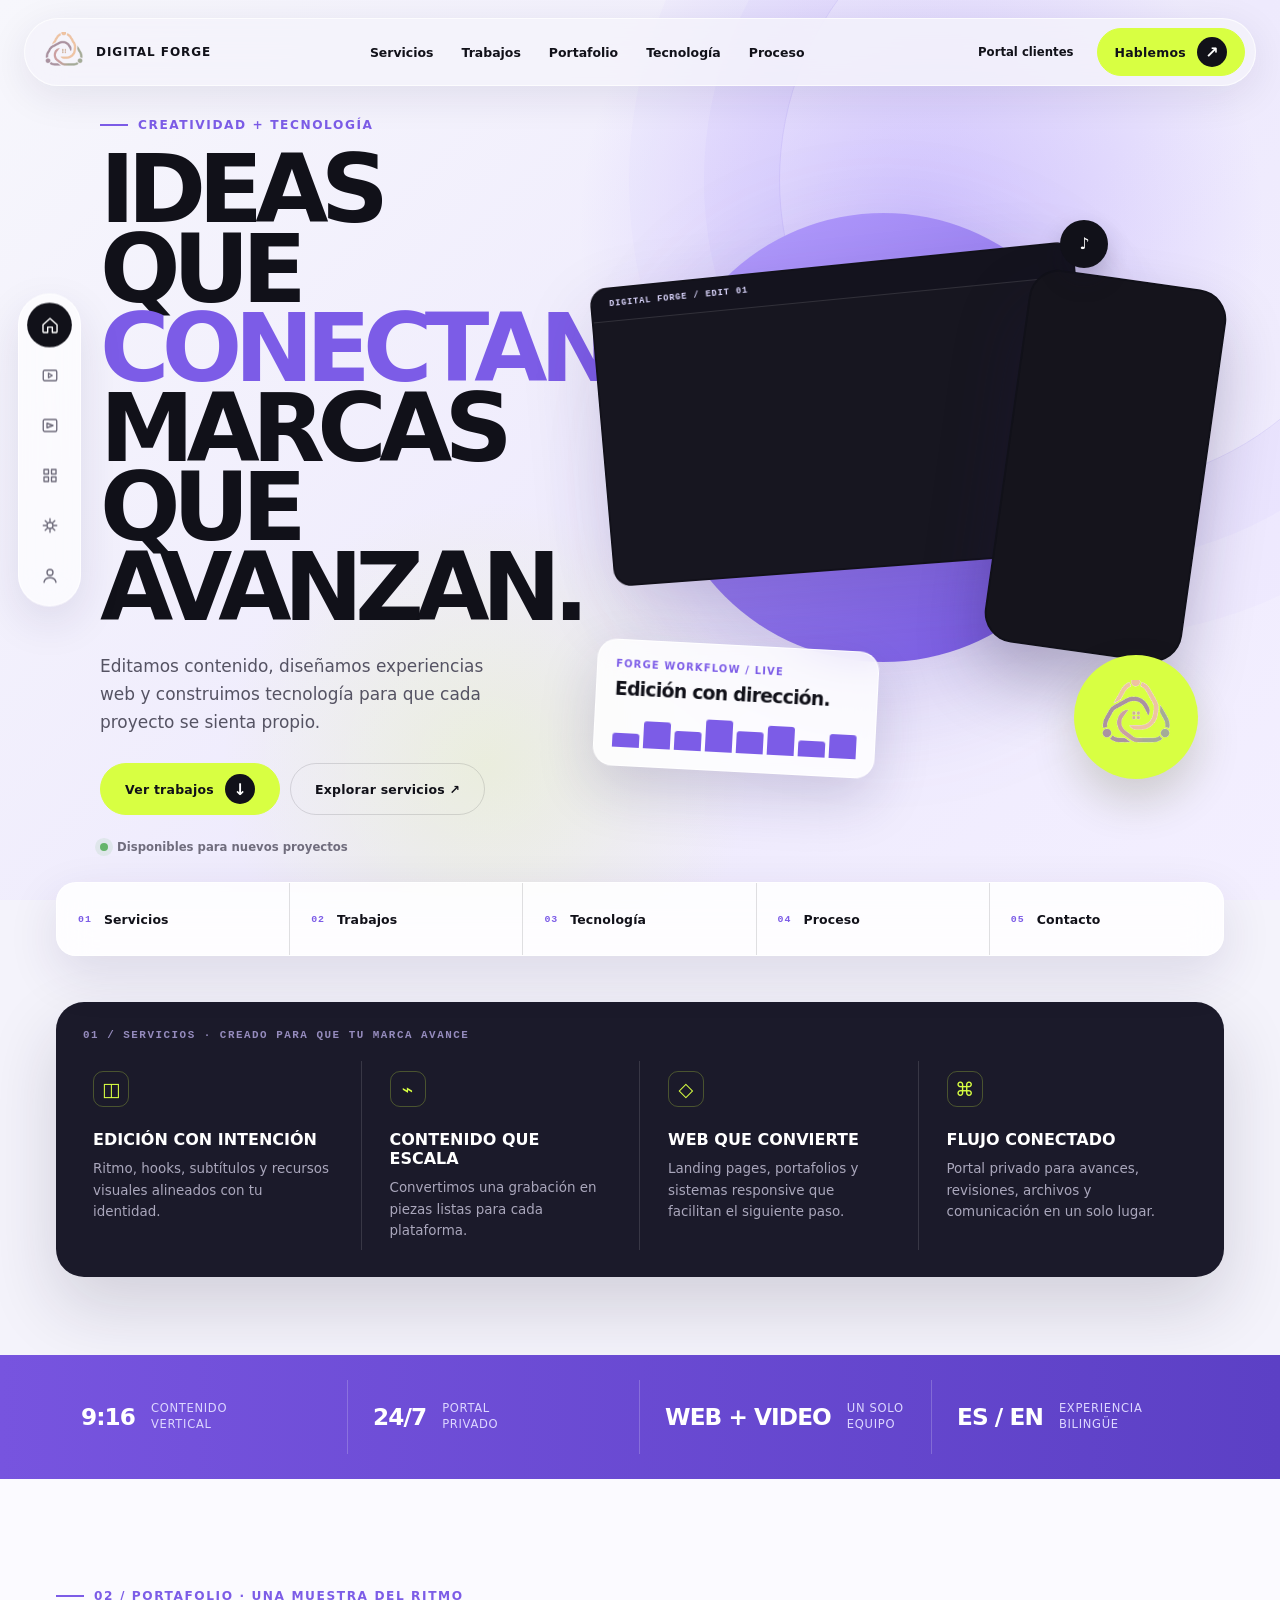
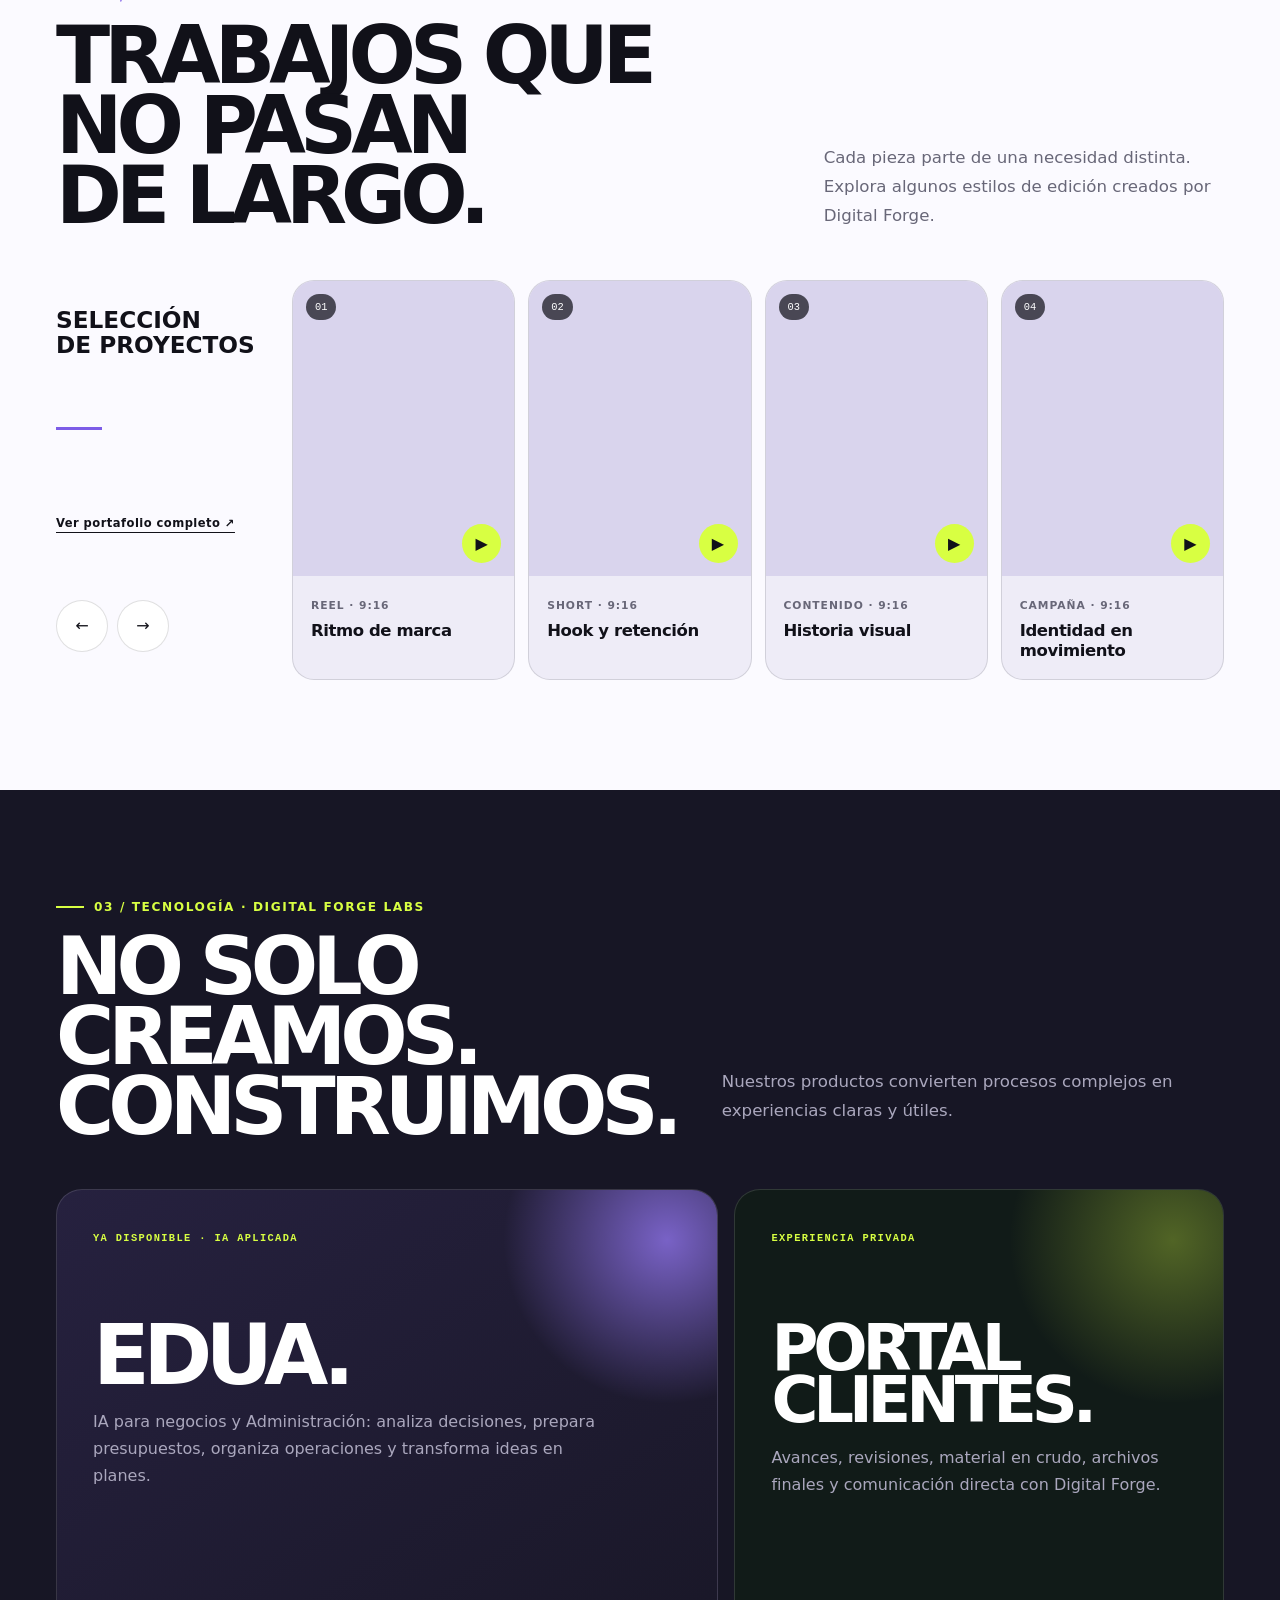
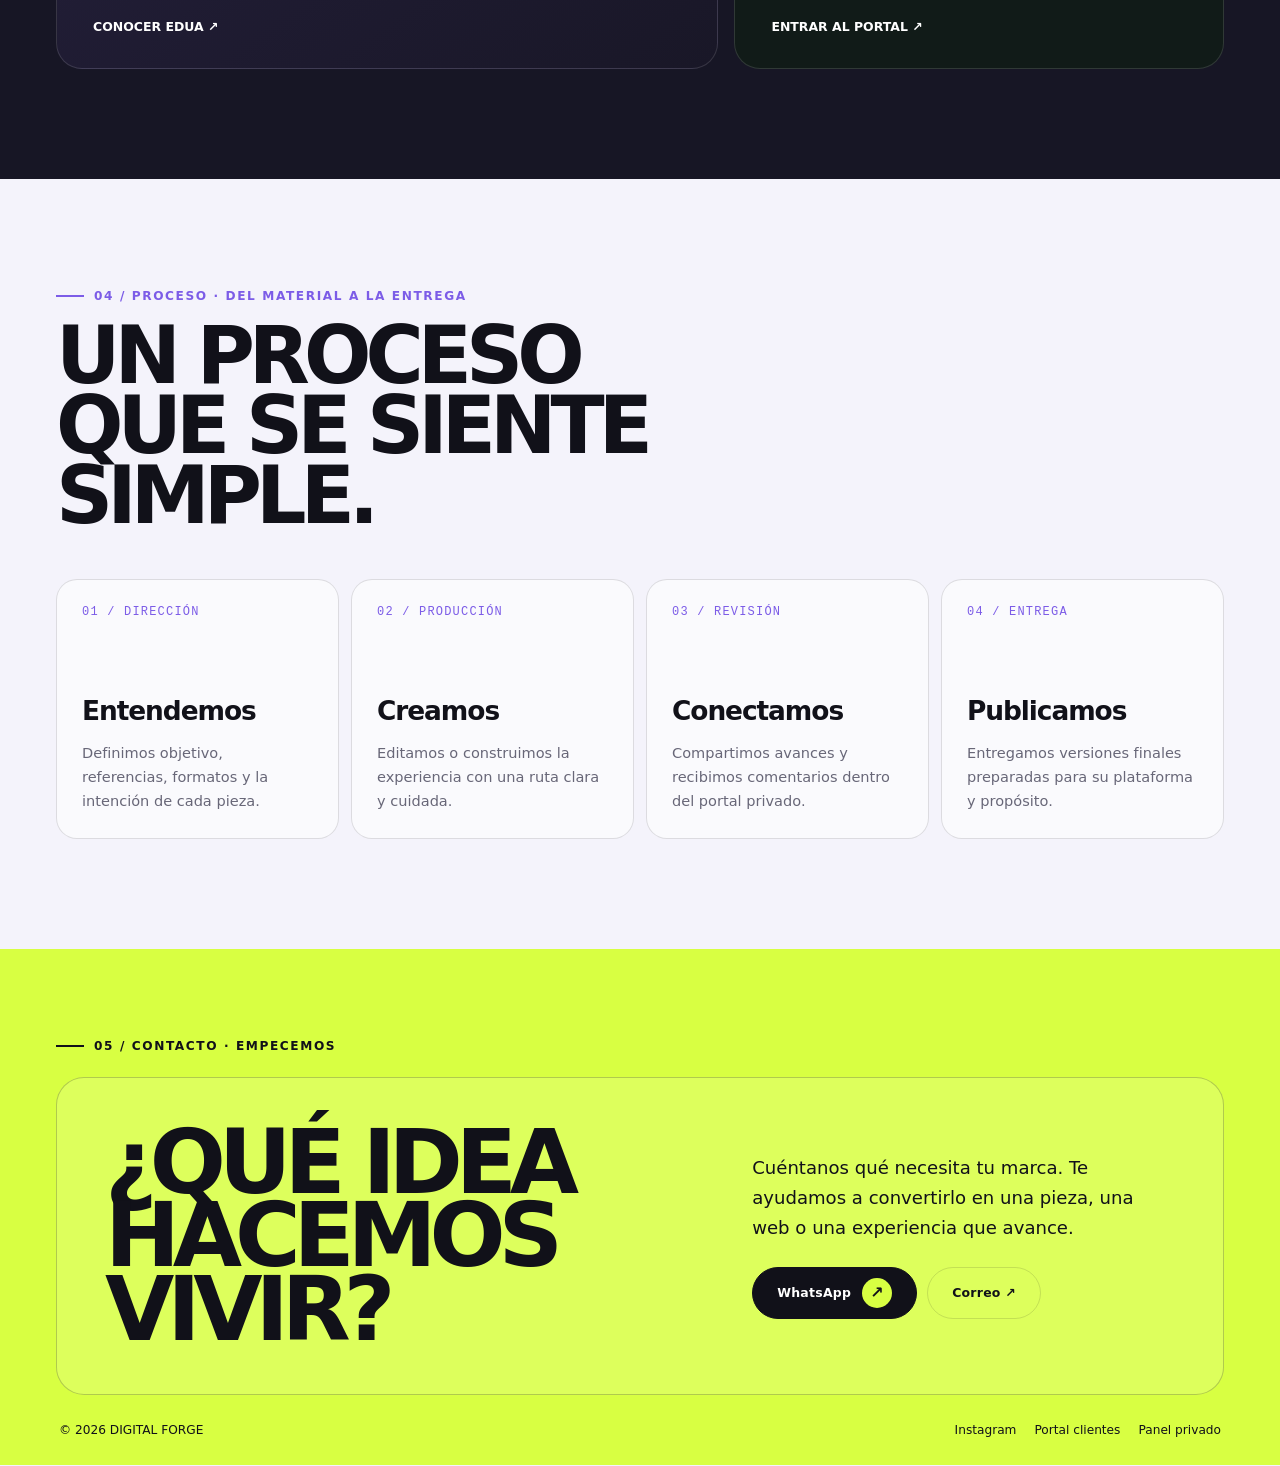
==== commit 662897d6: "Organize homepage sections and navigation" ====
--- a/index.html
+++ b/index.html
@@ -13,16 +13,16 @@
     .topbar{position:fixed;z-index:80;top:18px;left:50%;transform:translateX(-50%);width:min(calc(100% - 48px),var(--max));height:68px;padding:9px 10px 9px 18px;display:flex;align-items:center;gap:30px;border:1px solid rgba(255,255,255,.72);border-radius:999px;background:rgba(244,243,251,.82);box-shadow:0 10px 40px rgba(31,22,62,.09);backdrop-filter:blur(18px)}.brand{display:flex;align-items:center;gap:11px;min-width:max-content;font-size:.75rem;font-weight:900;letter-spacing:.08em}.brand img{width:42px;height:42px;object-fit:contain}.top-links{display:flex;align-items:center;justify-content:center;gap:28px;margin:auto;font-size:.78rem;font-weight:720}.top-links a{position:relative}.top-links a::after{content:"";position:absolute;left:0;bottom:-7px;width:100%;height:2px;background:var(--purple);transform:scaleX(0);transition:transform .2s}.top-links a:hover::after{transform:scaleX(1)}.header-actions{display:flex;align-items:center;gap:8px}.portal-link{padding:12px 15px;border-radius:999px;font-size:.73rem;font-weight:850}.portal-link:hover{background:#fff}.header-cta{min-height:48px;padding:0 17px}.menu-toggle{display:none;width:46px;height:46px;border:1px solid var(--line);border-radius:50%;background:#fff;cursor:pointer}
     .side-rail{position:fixed;z-index:60;left:18px;top:50%;transform:translateY(-50%);display:grid;gap:7px;padding:9px;border:1px solid rgba(255,255,255,.8);border-radius:999px;background:rgba(255,255,255,.64);box-shadow:0 16px 45px rgba(39,29,82,.11);backdrop-filter:blur(18px)}.rail-link{display:grid;place-items:center;width:43px;height:43px;border-radius:50%;color:#6d6a7a;transition:background .2s,color .2s,transform .2s}.rail-link:hover,.rail-link.active{color:#fff;background:var(--ink);transform:scale(1.04)}.rail-link svg{width:18px;height:18px;fill:none;stroke:currentColor;stroke-width:1.8;stroke-linecap:round;stroke-linejoin:round}
     .hero{min-height:100svh;padding:118px 0 40px;position:relative;isolation:isolate}.hero::before{content:"";position:absolute;z-index:-2;inset:0;background:radial-gradient(circle at 72% 25%,rgba(153,122,255,.37),transparent 30%),radial-gradient(circle at 38% 85%,rgba(216,255,66,.17),transparent 24%),linear-gradient(135deg,#f7f7fc 0%,#eeeafd 58%,#f3efff 100%)}.hero::after{content:"";position:absolute;z-index:-1;right:-9vw;top:-10vw;width:48vw;height:48vw;border-radius:50%;border:1px solid rgba(124,92,231,.15);box-shadow:0 0 0 75px rgba(124,92,231,.035),0 0 0 150px rgba(124,92,231,.025)}.hero-grid{display:grid;grid-template-columns:minmax(0,.87fr) minmax(520px,1.13fr);gap:32px;align-items:center;min-height:680px}.hero-copy{position:relative;z-index:3;padding-left:44px}.hero-copy h1{margin:0;font-size:clamp(4.5rem,7.4vw,8.1rem);line-height:.84;letter-spacing:-.082em;text-transform:uppercase}.hero-copy h1 span{color:var(--purple)}.hero-copy>p:not(.eyebrow){max-width:390px;margin:26px 0;color:#555363;font-size:1.06rem;line-height:1.65}.hero-actions{display:flex;gap:10px;flex-wrap:wrap}.hero-note{display:flex;align-items:center;gap:9px;margin-top:25px;color:#706d7d;font-size:.73rem;font-weight:750}.hero-note i{width:8px;height:8px;border-radius:50%;background:#65b46a;box-shadow:0 0 0 5px rgba(101,180,106,.12)}.visual-stage{position:relative;min-height:650px}.purple-orbit{position:absolute;left:12%;top:8%;width:70%;aspect-ratio:1;border-radius:50%;background:linear-gradient(145deg,#b7a1ff,#7254df);filter:drop-shadow(0 36px 55px rgba(86,59,179,.2))}.studio-screen{position:absolute;z-index:3;left:2%;top:16%;width:76%;aspect-ratio:16/10;padding:9px;border:2px solid rgba(17,17,25,.8);border-radius:18px;background:#171620;box-shadow:var(--shadow);transform:rotate(-5deg) perspective(1000px) rotateY(-5deg);overflow:hidden}.studio-screen::before{content:"";position:absolute;z-index:2;left:0;right:0;top:0;height:32px;background:rgba(20,19,30,.88);border-bottom:1px solid rgba(255,255,255,.12)}.studio-screen::after{content:"DIGITAL FORGE / EDIT 01";position:absolute;z-index:3;top:10px;left:18px;color:#ddd8ff;font:700 .55rem monospace;letter-spacing:.11em}.studio-screen video{width:100%;height:100%;object-fit:cover;border-radius:10px}.phone-cut{position:absolute;z-index:5;right:3%;top:18%;width:31%;aspect-ratio:9/17;padding:7px;border:2px solid rgba(17,17,25,.85);border-radius:30px;background:#15141c;box-shadow:0 35px 65px rgba(31,23,67,.28);transform:rotate(8deg)}.phone-cut video{width:100%;height:100%;object-fit:cover;border-radius:23px}.floating-card{position:absolute;z-index:6;left:2%;bottom:6%;width:44%;padding:18px;border:1px solid rgba(255,255,255,.85);border-radius:20px;background:rgba(255,255,255,.82);box-shadow:0 22px 55px rgba(43,31,94,.18);backdrop-filter:blur(16px);transform:rotate(3deg)}.floating-card small{display:block;color:var(--purple);font-size:.62rem;font-weight:900;letter-spacing:.12em}.floating-card strong{display:block;margin:8px 0 14px;font-size:1.18rem;letter-spacing:-.04em}.timeline{display:flex;align-items:end;gap:4px;height:34px}.timeline i{display:block;flex:1;height:var(--h);border-radius:3px 3px 0 0;background:var(--purple)}.logo-orb{position:absolute;z-index:7;right:4%;bottom:5%;display:grid;place-items:center;width:124px;height:124px;border-radius:50%;background:var(--lime);box-shadow:0 22px 44px rgba(64,69,17,.2)}.logo-orb img{width:76px;height:76px;object-fit:contain}.sound-control{position:absolute;z-index:8;right:18%;top:9%;width:48px;height:48px;border:0;border-radius:50%;background:var(--ink);color:#fff;cursor:pointer;font-weight:900;box-shadow:0 12px 25px rgba(23,20,45,.22)}
-    .capabilities{padding:0 0 78px}.cap-panel{padding:27px;border-radius:var(--radius);background:var(--ink-2);color:#fff;box-shadow:0 30px 70px rgba(30,27,48,.16)}.cap-label{margin:0 0 20px;color:#958bbd;font:800 .68rem monospace;letter-spacing:.14em}.cap-grid{display:grid;grid-template-columns:repeat(4,1fr)}.capability{min-height:155px;padding:10px 28px 8px;border-right:1px solid var(--dark-line)}.capability:first-child{padding-left:10px}.capability:last-child{border-right:0}.cap-icon{display:grid;place-items:center;width:36px;height:36px;margin-bottom:23px;color:var(--lime);border:1px solid rgba(216,255,66,.25);border-radius:10px;font-size:1.2rem}.capability h3{margin:0 0 9px;font-size:1rem;text-transform:uppercase;line-height:1.2}.capability p{margin:0;color:#aaa7bc;font-size:.84rem;line-height:1.6}
+    .page-index{position:relative;z-index:12;margin:-18px auto 46px}.page-index-grid{display:grid;grid-template-columns:repeat(5,1fr);border:1px solid rgba(255,255,255,.8);border-radius:20px;background:rgba(255,255,255,.84);box-shadow:0 18px 50px rgba(46,32,93,.12);backdrop-filter:blur(18px);overflow:hidden}.page-index a{display:flex;align-items:center;gap:12px;min-height:72px;padding:0 21px;border-right:1px solid var(--line);transition:background .2s,color .2s}.page-index a:last-child{border-right:0}.page-index a:hover{background:var(--ink);color:#fff}.page-index small{color:var(--purple);font:900 .62rem monospace;letter-spacing:.1em}.page-index strong{font-size:.78rem;letter-spacing:.01em}.page-index a:hover small{color:var(--lime)}main section[id],.contact[id]{scroll-margin-top:100px}.capabilities{padding:0 0 78px}.cap-panel{padding:27px;border-radius:var(--radius);background:var(--ink-2);color:#fff;box-shadow:0 30px 70px rgba(30,27,48,.16)}.cap-label{margin:0 0 20px;color:#958bbd;font:800 .68rem monospace;letter-spacing:.14em}.cap-grid{display:grid;grid-template-columns:repeat(4,1fr)}.capability{min-height:155px;padding:10px 28px 8px;border-right:1px solid var(--dark-line)}.capability:first-child{padding-left:10px}.capability:last-child{border-right:0}.cap-icon{display:grid;place-items:center;width:36px;height:36px;margin-bottom:23px;color:var(--lime);border:1px solid rgba(216,255,66,.25);border-radius:10px;font-size:1.2rem}.capability h3{margin:0 0 9px;font-size:1rem;text-transform:uppercase;line-height:1.2}.capability p{margin:0;color:#aaa7bc;font-size:.84rem;line-height:1.6}
     .work{padding:110px 0;background:#fbfaff}.work-head{display:grid;grid-template-columns:1fr .55fr;gap:40px;align-items:end;margin-bottom:50px}.work-head .section-copy{margin:0}.work-layout{display:grid;grid-template-columns:210px minmax(0,1fr);gap:26px}.work-index{display:flex;flex-direction:column;justify-content:space-between;padding:28px 0}.work-index strong{font-size:1.45rem;line-height:1.05;text-transform:uppercase}.work-index span{width:46px;height:3px;background:var(--purple)}.work-nav{display:flex;gap:9px}.round-button{display:grid;place-items:center;width:52px;height:52px;border:1px solid var(--line);border-radius:50%;background:#fff;cursor:pointer;transition:.2s}.round-button:hover{background:var(--ink);color:#fff;transform:translateY(-2px)}.portfolio-open{display:inline-flex;align-items:center;width:max-content;margin-top:16px;color:var(--ink);font-size:.72rem;font-weight:900;letter-spacing:.04em;text-decoration:underline;text-underline-offset:5px}.portfolio-open:hover{color:var(--purple)}.project-strip{display:grid;grid-template-columns:repeat(4,minmax(0,1fr));gap:13px}.project-card{position:relative;min-width:0;border:1px solid var(--line);border-radius:22px;background:#eeecf7;overflow:hidden;transition:transform .25s,box-shadow .25s}.project-card:hover{transform:translateY(-8px);box-shadow:var(--shadow)}.project-media{position:relative;aspect-ratio:9/12;overflow:hidden;background:#d9d4ed}.project-media video{width:100%;height:100%;object-fit:cover;filter:saturate(.85);transition:transform .5s,filter .3s}.project-card:hover video{transform:scale(1.035);filter:saturate(1)}.project-number{position:absolute;top:13px;left:13px;padding:7px 9px;border-radius:999px;background:rgba(17,17,25,.72);color:#fff;font:.65rem monospace;backdrop-filter:blur(8px)}.project-play{position:absolute;right:13px;bottom:13px;display:grid;place-items:center;width:39px;height:39px;border:0;border-radius:50%;background:var(--lime);cursor:pointer}.project-info{padding:18px}.project-info small{color:var(--muted);font-size:.67rem;font-weight:800;letter-spacing:.09em;text-transform:uppercase}.project-info h3{margin:8px 0 0;font-size:1.03rem;line-height:1.2;letter-spacing:-.025em}
     .stats{padding:25px 0;background:linear-gradient(90deg,#7754df,#5c40c5);color:#fff}.stats-grid{display:grid;grid-template-columns:repeat(4,1fr)}.stat{display:flex;align-items:center;gap:16px;min-height:74px;padding:0 25px;border-right:1px solid rgba(255,255,255,.2)}.stat:last-child{border-right:0}.stat b{font-size:1.45rem;letter-spacing:-.04em}.stat span{color:#ddd7ff;font-size:.72rem;line-height:1.35;text-transform:uppercase;letter-spacing:.06em}
     .labs{padding:110px 0;background:#171625;color:#fff}.labs .eyebrow{color:var(--lime)}.labs .section-copy{color:#aaa7bd}.labs-head{display:flex;justify-content:space-between;gap:45px;align-items:end;margin-bottom:48px}.lab-grid{display:grid;grid-template-columns:1.15fr .85fr;gap:16px}.lab-card{position:relative;min-height:480px;padding:36px;border:1px solid var(--dark-line);border-radius:26px;overflow:hidden;background:#201e33}.lab-card::before{content:"";position:absolute;right:-120px;top:-120px;width:340px;height:340px;border-radius:50%;background:radial-gradient(circle,var(--glow),transparent 68%)}.lab-card>*{position:relative;z-index:1}.lab-card .tag{color:var(--lime);font:800 .65rem monospace;letter-spacing:.13em}.lab-card h3{margin:78px 0 18px;font-size:clamp(3.5rem,6.5vw,7rem);line-height:.8;letter-spacing:-.08em}.lab-card p{max-width:520px;color:#aaa7bd;font-size:1rem;line-height:1.7}.lab-card .card-link{position:absolute;left:36px;bottom:34px;color:#fff;font-size:.78rem;font-weight:850}.lab-card.edua{--glow:rgba(155,125,255,.72);background:linear-gradient(145deg,#26213f,#191727)}.lab-card.portal{--glow:rgba(216,255,66,.32);background:#111b18}.lab-card.portal h3{font-size:clamp(3rem,5vw,5.3rem)}
     .process{padding:110px 0;background:var(--paper)}.process-grid{display:grid;grid-template-columns:repeat(4,1fr);gap:12px;margin-top:48px}.process-card{min-height:260px;padding:25px;border:1px solid var(--line);border-radius:21px;background:rgba(255,255,255,.55);display:flex;flex-direction:column;justify-content:space-between}.process-card b{color:var(--purple);font:.75rem monospace;letter-spacing:.1em}.process-card h3{margin:auto 0 15px;font-size:1.65rem;letter-spacing:-.04em}.process-card p{margin:0;color:var(--muted);font-size:.91rem;line-height:1.65}
-    .contact{padding:90px 0 28px;background:#d8ff42}.contact-card{display:grid;grid-template-columns:1fr .72fr;gap:60px;align-items:center;padding:48px;border:1px solid rgba(17,17,25,.22);border-radius:28px;background:rgba(255,255,255,.14)}.contact h2{margin:0;font-size:clamp(3.7rem,7vw,8rem);line-height:.82;letter-spacing:-.08em;text-transform:uppercase}.contact-copy p{margin:0 0 24px;font-size:1.13rem;line-height:1.65}.contact-actions{display:flex;gap:10px;flex-wrap:wrap}.footer{display:flex;justify-content:space-between;gap:24px;padding:28px 3px 0;font-size:.76rem}.footer-links{display:flex;gap:18px;flex-wrap:wrap}.footer a:hover{text-decoration:underline}
+    .contact{padding:90px 0 28px;background:#d8ff42}.contact .eyebrow{color:var(--ink);margin-bottom:24px}.contact-card{display:grid;grid-template-columns:1fr .72fr;gap:60px;align-items:center;padding:48px;border:1px solid rgba(17,17,25,.22);border-radius:28px;background:rgba(255,255,255,.14)}.contact h2{margin:0;font-size:clamp(3.7rem,7vw,8rem);line-height:.82;letter-spacing:-.08em;text-transform:uppercase}.contact-copy p{margin:0 0 24px;font-size:1.13rem;line-height:1.65}.contact-actions{display:flex;gap:10px;flex-wrap:wrap}.footer{display:flex;justify-content:space-between;gap:24px;padding:28px 3px 0;font-size:.76rem}.footer-links{display:flex;gap:18px;flex-wrap:wrap}.footer a:hover{text-decoration:underline}
     .mobile-menu{display:none;position:fixed;z-index:75;inset:0;padding:108px 22px 30px;background:rgba(244,243,251,.98)}.mobile-menu.open{display:flex;flex-direction:column}.mobile-menu a{padding:18px 5px;border-bottom:1px solid var(--line);font-size:1.45rem;font-weight:850;letter-spacing:-.04em}.mobile-menu .pill{margin-top:auto;border-bottom:0;font-size:.82rem}.video-dialog{position:fixed;z-index:100;inset:0;display:none;align-items:center;justify-content:center;padding:24px;background:rgba(13,12,22,.92);backdrop-filter:blur(16px)}.video-dialog.open{display:flex}.dialog-shell{position:relative;width:min(860px,100%);max-height:90svh;display:grid;place-items:center}.dialog-shell video{max-height:84svh;width:auto;border-radius:24px;background:#000;box-shadow:0 30px 100px #000}.dialog-close{position:absolute;z-index:2;right:0;top:0;transform:translate(40%,-40%);width:48px;height:48px;border:0;border-radius:50%;background:var(--lime);cursor:pointer;font-size:1.3rem;font-weight:900}
     @media(max-width:1120px){.shell{width:min(calc(100% - 48px),var(--max))}.top-links{gap:16px}.hero-grid{grid-template-columns:1fr 1fr}.hero-copy{padding-left:18px}.visual-stage{min-height:570px}.project-strip{grid-template-columns:repeat(2,1fr)}.work-layout{grid-template-columns:170px 1fr}}
-    @media(max-width:900px){.top-links,.portal-link{display:none}.header-actions{margin-left:auto}.menu-toggle{display:grid;place-items:center}.side-rail{display:none}.hero{padding-top:105px}.hero-grid{grid-template-columns:1fr;min-height:auto}.hero-copy{padding:35px 0 0;max-width:760px}.visual-stage{width:min(720px,100%);margin:0 auto}.cap-grid{grid-template-columns:repeat(2,1fr)}.capability:nth-child(2){border-right:0}.capability:nth-child(-n+2){border-bottom:1px solid var(--dark-line);padding-bottom:25px}.capability:nth-child(n+3){padding-top:25px}.work-head,.labs-head{grid-template-columns:1fr;display:grid;gap:22px}.work-layout{grid-template-columns:1fr}.work-index{flex-direction:row;align-items:center;padding:0}.work-index strong{max-width:210px}.lab-grid,.contact-card{grid-template-columns:1fr}.process-grid{grid-template-columns:repeat(2,1fr)}.stats-grid{grid-template-columns:repeat(2,1fr)}.stat:nth-child(2){border-right:0}.stat:nth-child(-n+2){border-bottom:1px solid rgba(255,255,255,.2)}}
-    @media(max-width:620px){.shell{width:calc(100% - 26px)}.topbar{top:9px;width:calc(100% - 18px);height:60px;padding:7px 7px 7px 12px}.brand img{width:38px;height:38px}.brand span{display:none}.header-cta{min-height:44px;padding:0 13px;font-size:.7rem}.menu-toggle{width:44px;height:44px}.hero{min-height:auto;padding:86px 0 34px;overflow:hidden}.hero-grid{gap:15px}.hero-copy{width:100%;padding-left:0}.hero-copy h1{max-width:100%;font-size:clamp(3.15rem,14.4vw,4.45rem);line-height:.88;overflow-wrap:normal}.hero-copy>p:not(.eyebrow){margin:20px 0;font-size:1rem}.eyebrow{max-width:100%;font-size:.66rem}.hero-actions{display:grid;grid-template-columns:minmax(0,1fr) minmax(0,1fr);width:100%;gap:8px}.hero-actions .pill{width:100%;min-width:0;padding:0 9px;white-space:nowrap}.hero-note{font-size:.67rem}.visual-stage{width:100%;min-height:445px;overflow:hidden}.purple-orbit{left:12%;top:9%;width:76%}.studio-screen{left:2%;top:15%;width:79%;padding:6px;border-radius:12px}.studio-screen::before{height:23px}.studio-screen::after{top:8px;left:12px;font-size:.42rem}.phone-cut{right:5%;top:17%;width:33%;padding:5px;border-radius:20px}.phone-cut video{border-radius:15px}.floating-card{left:2%;bottom:6%;width:57%;padding:13px}.floating-card strong{font-size:.93rem}.logo-orb{right:4%;bottom:5%;width:84px;height:84px}.logo-orb img{width:54px;height:54px}.sound-control{right:17%;top:5%;width:42px;height:42px}.capabilities{padding-bottom:64px}.cap-panel{padding:20px}.cap-grid{grid-template-columns:1fr}.capability,.capability:first-child{min-height:auto;padding:22px 5px;border-right:0;border-bottom:1px solid var(--dark-line)}.capability:nth-child(n+3){padding-top:22px}.capability:last-child{border-bottom:0}.cap-icon{margin-bottom:14px}.work,.labs,.process{padding:74px 0}.section-title{font-size:13vw;line-height:.92}.project-strip{display:flex;max-width:100%;overflow-x:auto;scroll-snap-type:x mandatory;padding:0 2px 24px;scrollbar-width:none}.project-strip::-webkit-scrollbar{display:none}.project-card{flex:0 0 78%;scroll-snap-align:start}.work-index{display:grid;grid-template-columns:minmax(0,1fr) auto;gap:12px;margin-bottom:10px;padding:0}.work-index strong{min-width:0}.work-index>span{display:none}.portfolio-open{grid-column:1/-1;margin:0}.work-nav{grid-column:2;grid-row:1}.lab-card{min-height:430px;padding:25px}.lab-card h3{margin-top:62px}.lab-card .card-link{left:25px;bottom:26px}.process-grid{grid-template-columns:1fr}.process-card{min-height:210px}.stats-grid{grid-template-columns:1fr 1fr}.stat{padding:15px;gap:10px}.stat b{font-size:1.2rem}.stat span{font-size:.62rem}.contact{padding-top:68px}.contact-card{padding:28px 20px;gap:30px}.contact h2{font-size:15vw}.footer{flex-direction:column}.dialog-close{right:13px;top:13px;transform:none}}
+    @media(max-width:900px){.top-links,.portal-link{display:none}.header-actions{margin-left:auto}.menu-toggle{display:grid;place-items:center}.side-rail{display:none}.hero{padding-top:105px}.hero-grid{grid-template-columns:1fr;min-height:auto}.hero-copy{padding:35px 0 0;max-width:760px}.visual-stage{width:min(720px,100%);margin:0 auto}.page-index-grid{display:flex;overflow-x:auto;scroll-snap-type:x proximity;scrollbar-width:none}.page-index-grid::-webkit-scrollbar{display:none}.page-index a{flex:0 0 160px;scroll-snap-align:start}.cap-grid{grid-template-columns:repeat(2,1fr)}.capability:nth-child(2){border-right:0}.capability:nth-child(-n+2){border-bottom:1px solid var(--dark-line);padding-bottom:25px}.capability:nth-child(n+3){padding-top:25px}.work-head,.labs-head{grid-template-columns:1fr;display:grid;gap:22px}.work-layout{grid-template-columns:1fr}.work-index{flex-direction:row;align-items:center;padding:0}.work-index strong{max-width:210px}.lab-grid,.contact-card{grid-template-columns:1fr}.process-grid{grid-template-columns:repeat(2,1fr)}.stats-grid{grid-template-columns:repeat(2,1fr)}.stat:nth-child(2){border-right:0}.stat:nth-child(-n+2){border-bottom:1px solid rgba(255,255,255,.2)}}
+    @media(max-width:620px){.shell{width:calc(100% - 26px)}.topbar{top:9px;width:calc(100% - 18px);height:60px;padding:7px 7px 7px 12px}.brand img{width:38px;height:38px}.brand span{display:none}.header-cta{min-height:44px;padding:0 13px;font-size:.7rem}.menu-toggle{width:44px;height:44px}.hero{min-height:auto;padding:86px 0 34px;overflow:hidden}.hero-grid{gap:15px}.hero-copy{width:100%;padding-left:0}.hero-copy h1{max-width:100%;font-size:clamp(3.15rem,14.4vw,4.45rem);line-height:.88;overflow-wrap:normal}.hero-copy>p:not(.eyebrow){margin:20px 0;font-size:1rem}.eyebrow{max-width:100%;font-size:.66rem}.hero-actions{display:grid;grid-template-columns:minmax(0,1fr) minmax(0,1fr);width:100%;gap:8px}.hero-actions .pill{width:100%;min-width:0;padding:0 9px;white-space:nowrap}.hero-note{font-size:.67rem}.visual-stage{width:100%;min-height:445px;overflow:hidden}.purple-orbit{left:12%;top:9%;width:76%}.studio-screen{left:2%;top:15%;width:79%;padding:6px;border-radius:12px}.studio-screen::before{height:23px}.studio-screen::after{top:8px;left:12px;font-size:.42rem}.phone-cut{right:5%;top:17%;width:33%;padding:5px;border-radius:20px}.phone-cut video{border-radius:15px}.floating-card{left:2%;bottom:6%;width:57%;padding:13px}.floating-card strong{font-size:.93rem}.logo-orb{right:4%;bottom:5%;width:84px;height:84px}.logo-orb img{width:54px;height:54px}.sound-control{right:17%;top:5%;width:42px;height:42px}.page-index{margin:-8px auto 32px}.page-index a{flex-basis:136px;min-height:62px;padding:0 14px}.page-index strong{font-size:.72rem}.capabilities{padding-bottom:60px}.cap-panel{padding:20px}.cap-grid{grid-template-columns:1fr}.capability,.capability:first-child{min-height:auto;padding:22px 5px;border-right:0;border-bottom:1px solid var(--dark-line)}.capability:nth-child(n+3){padding-top:22px}.capability:last-child{border-bottom:0}.cap-icon{margin-bottom:14px}.work,.labs,.process{padding:68px 0}.section-title{font-size:13vw;line-height:.92}.project-strip{display:flex;max-width:100%;overflow-x:auto;scroll-snap-type:x mandatory;padding:0 2px 24px;scrollbar-width:none}.project-strip::-webkit-scrollbar{display:none}.project-card{flex:0 0 78%;scroll-snap-align:start}.work-index{display:grid;grid-template-columns:minmax(0,1fr) auto;gap:12px;margin-bottom:10px;padding:0}.work-index strong{min-width:0}.work-index>span{display:none}.portfolio-open{grid-column:1/-1;margin:0}.work-nav{grid-column:2;grid-row:1}.lab-card{min-height:430px;padding:25px}.lab-card h3{margin-top:62px}.lab-card .card-link{left:25px;bottom:26px}.process-grid{grid-template-columns:1fr}.process-card{min-height:210px}.stats-grid{grid-template-columns:1fr 1fr}.stat{padding:15px;gap:10px}.stat b{font-size:1.2rem}.stat span{font-size:.62rem}.contact{padding-top:64px}.contact-card{padding:28px 20px;gap:30px}.contact h2{font-size:15vw}.footer{flex-direction:column}.dialog-close{right:13px;top:13px;transform:none}}
     @media(prefers-reduced-motion:reduce){*{scroll-behavior:auto!important;transition:none!important;animation:none!important}}
   </style>
 </head>
@@ -31,19 +31,20 @@
   <aside class="side-rail" aria-label="Accesos rápidos"><a class="rail-link active" href="#inicio" aria-label="Inicio"><svg viewBox="0 0 24 24"><path d="m3 11 9-8 9 8v9a1 1 0 0 1-1 1h-5v-7H9v7H4a1 1 0 0 1-1-1z"/></svg></a><a class="rail-link" href="#trabajos" aria-label="Trabajos"><svg viewBox="0 0 24 24"><rect x="3" y="5" width="18" height="14" rx="2"/><path d="m10 9 5 3-5 3z"/></svg></a><a class="rail-link" href="/portfolio/" aria-label="Portafolio"><svg viewBox="0 0 24 24"><rect x="3" y="4" width="18" height="16" rx="2"/><path d="m8 9 8 3-8 3z"/></svg></a><a class="rail-link" href="#servicios" aria-label="Servicios"><svg viewBox="0 0 24 24"><path d="M4 4h6v6H4zM14 4h6v6h-6zM4 14h6v6H4zM14 14h6v6h-6z"/></svg></a><a class="rail-link" href="#tecnologia" aria-label="Tecnología"><svg viewBox="0 0 24 24"><path d="M12 3v4M12 17v4M3 12h4M17 12h4M5.6 5.6l2.8 2.8M15.6 15.6l2.8 2.8M18.4 5.6l-2.8 2.8M8.4 15.6l-2.8 2.8"/><circle cx="12" cy="12" r="4"/></svg></a><a class="rail-link" href="/portal/" aria-label="Portal de clientes"><svg viewBox="0 0 24 24"><circle cx="12" cy="8" r="4"/><path d="M4 21c.8-4.2 3.5-6 8-6s7.2 1.8 8 6"/></svg></a></aside>
   <div class="mobile-menu" aria-hidden="true"><a href="#servicios">Servicios</a><a href="#trabajos">Trabajos</a><a href="/portfolio/">Portafolio</a><a href="#tecnologia">Tecnología</a><a href="#proceso">Proceso</a><a href="/portal/">Portal de clientes</a><a class="pill dark" href="#contacto">Iniciar un proyecto <span class="arrow">↗</span></a></div>
   <header class="hero" id="inicio"><div class="shell hero-grid"><div class="hero-copy"><p class="eyebrow">Creatividad + tecnología</p><h1>Ideas que<br><span>conectan.</span><br>Marcas que<br>avanzan.</h1><p>Editamos contenido, diseñamos experiencias web y construimos tecnología para que cada proyecto se sienta propio.</p><div class="hero-actions"><a class="pill primary" href="#trabajos">Ver trabajos <span class="arrow">↓</span></a><a class="pill" href="#servicios">Explorar servicios ↗</a></div><div class="hero-note"><i></i> Disponibles para nuevos proyectos</div></div><div class="visual-stage" aria-label="Muestra de trabajos de Digital Forge"><div class="purple-orbit" aria-hidden="true"></div><div class="studio-screen"><video class="hero-video" autoplay muted loop playsinline preload="metadata"><source src="/videos/vertical-yt.mp4" type="video/mp4"></video></div><div class="phone-cut"><video autoplay muted loop playsinline preload="metadata"><source src="/videos/video-1.mp4" type="video/mp4"></video></div><div class="floating-card" aria-hidden="true"><small>FORGE WORKFLOW / LIVE</small><strong>Edición con dirección.</strong><div class="timeline"><i style="--h:42%"></i><i style="--h:78%"></i><i style="--h:56%"></i><i style="--h:95%"></i><i style="--h:66%"></i><i style="--h:84%"></i><i style="--h:48%"></i><i style="--h:72%"></i></div></div><div class="logo-orb"><img src="/logo-header.png" alt=""></div><button class="sound-control" type="button" aria-label="Activar sonido del video" aria-pressed="false">♪</button></div></div></header>
+  <nav class="page-index shell" aria-label="Recorrido de la página"><div class="page-index-grid"><a href="#servicios"><small>01</small><strong>Servicios</strong></a><a href="#trabajos"><small>02</small><strong>Trabajos</strong></a><a href="#tecnologia"><small>03</small><strong>Tecnología</strong></a><a href="#proceso"><small>04</small><strong>Proceso</strong></a><a href="#contacto"><small>05</small><strong>Contacto</strong></a></div></nav>
   <main>
-    <section class="capabilities" id="servicios"><div class="shell cap-panel"><p class="cap-label">CREADO PARA QUE TU MARCA AVANCE</p><div class="cap-grid"><article class="capability"><div class="cap-icon">◫</div><h3>Edición con intención</h3><p>Ritmo, hooks, subtítulos y recursos visuales alineados con tu identidad.</p></article><article class="capability"><div class="cap-icon">⌁</div><h3>Contenido que escala</h3><p>Convertimos una grabación en piezas listas para cada plataforma.</p></article><article class="capability"><div class="cap-icon">◇</div><h3>Web que convierte</h3><p>Landing pages, portafolios y sistemas responsive que facilitan el siguiente paso.</p></article><article class="capability"><div class="cap-icon">⌘</div><h3>Flujo conectado</h3><p>Portal privado para avances, revisiones, archivos y comunicación en un solo lugar.</p></article></div></div></section>
-    <section class="work" id="trabajos"><div class="shell"><div class="work-head"><div><p class="eyebrow">Una muestra del ritmo</p><h2 class="section-title">TRABAJOS QUE<br>NO PASAN<br>DE LARGO.</h2></div><p class="section-copy">Cada pieza parte de una necesidad distinta. Explora algunos estilos de edición creados por Digital Forge.</p></div><div class="work-layout"><div class="work-index"><strong>Selección<br>de proyectos</strong><span></span><a class="portfolio-open" href="/portfolio/">Ver portafolio completo ↗</a><div class="work-nav"><button class="round-button work-prev" type="button" aria-label="Trabajo anterior">←</button><button class="round-button work-next" type="button" aria-label="Trabajo siguiente">→</button></div></div><div class="project-strip">
+    <section class="capabilities" id="servicios"><div class="shell cap-panel"><p class="cap-label">01 / SERVICIOS · CREADO PARA QUE TU MARCA AVANCE</p><div class="cap-grid"><article class="capability"><div class="cap-icon">◫</div><h3>Edición con intención</h3><p>Ritmo, hooks, subtítulos y recursos visuales alineados con tu identidad.</p></article><article class="capability"><div class="cap-icon">⌁</div><h3>Contenido que escala</h3><p>Convertimos una grabación en piezas listas para cada plataforma.</p></article><article class="capability"><div class="cap-icon">◇</div><h3>Web que convierte</h3><p>Landing pages, portafolios y sistemas responsive que facilitan el siguiente paso.</p></article><article class="capability"><div class="cap-icon">⌘</div><h3>Flujo conectado</h3><p>Portal privado para avances, revisiones, archivos y comunicación en un solo lugar.</p></article></div></div></section>
+    <section class="stats" aria-label="Características de Digital Forge"><div class="shell stats-grid"><div class="stat"><b>9:16</b><span>Contenido<br>vertical</span></div><div class="stat"><b>24/7</b><span>Portal<br>privado</span></div><div class="stat"><b>WEB + VIDEO</b><span>Un solo<br>equipo</span></div><div class="stat"><b>ES / EN</b><span>Experiencia<br>bilingüe</span></div></div></section>
+    <section class="work" id="trabajos"><div class="shell"><div class="work-head"><div><p class="eyebrow">02 / Portafolio · Una muestra del ritmo</p><h2 class="section-title">TRABAJOS QUE<br>NO PASAN<br>DE LARGO.</h2></div><p class="section-copy">Cada pieza parte de una necesidad distinta. Explora algunos estilos de edición creados por Digital Forge.</p></div><div class="work-layout"><div class="work-index"><strong>Selección<br>de proyectos</strong><span></span><a class="portfolio-open" href="/portfolio/">Ver portafolio completo ↗</a><div class="work-nav"><button class="round-button work-prev" type="button" aria-label="Trabajo anterior">←</button><button class="round-button work-next" type="button" aria-label="Trabajo siguiente">→</button></div></div><div class="project-strip">
       <article class="project-card"><div class="project-media"><video muted loop playsinline preload="metadata"><source src="/videos/video-1.mp4" type="video/mp4"></video><span class="project-number">01</span><button class="project-play" type="button" data-video="/videos/video-1.mp4" aria-label="Ver pieza Ritmo de marca">▶</button></div><div class="project-info"><small>Reel · 9:16</small><h3>Ritmo de marca</h3></div></article>
       <article class="project-card"><div class="project-media"><video muted loop playsinline preload="metadata"><source src="/videos/video-2.mp4" type="video/mp4"></video><span class="project-number">02</span><button class="project-play" type="button" data-video="/videos/video-2.mp4" aria-label="Ver pieza Hook y retención">▶</button></div><div class="project-info"><small>Short · 9:16</small><h3>Hook y retención</h3></div></article>
       <article class="project-card"><div class="project-media"><video muted loop playsinline preload="metadata"><source src="/videos/video-3.mp4" type="video/mp4"></video><span class="project-number">03</span><button class="project-play" type="button" data-video="/videos/video-3.mp4" aria-label="Ver pieza Historia visual">▶</button></div><div class="project-info"><small>Contenido · 9:16</small><h3>Historia visual</h3></div></article>
       <article class="project-card"><div class="project-media"><video muted loop playsinline preload="metadata"><source src="/videos/video-4.mp4" type="video/mp4"></video><span class="project-number">04</span><button class="project-play" type="button" data-video="/videos/video-4.mp4" aria-label="Ver pieza Identidad en movimiento">▶</button></div><div class="project-info"><small>Campaña · 9:16</small><h3>Identidad en movimiento</h3></div></article>
     </div></div></div></section>
-    <section class="stats" aria-label="Características de Digital Forge"><div class="shell stats-grid"><div class="stat"><b>9:16</b><span>Contenido<br>vertical</span></div><div class="stat"><b>24/7</b><span>Portal<br>privado</span></div><div class="stat"><b>WEB + VIDEO</b><span>Un solo<br>equipo</span></div><div class="stat"><b>ES / EN</b><span>Experiencia<br>bilingüe</span></div></div></section>
-    <section class="labs" id="tecnologia"><div class="shell"><div class="labs-head"><div><p class="eyebrow">Digital Forge Labs</p><h2 class="section-title">NO SOLO<br>CREAMOS.<br>CONSTRUIMOS.</h2></div><p class="section-copy">Nuestros productos convierten procesos complejos en experiencias claras y útiles.</p></div><div class="lab-grid"><article class="lab-card edua"><span class="tag">YA DISPONIBLE · IA APLICADA</span><h3>EDUA.</h3><p>IA para negocios y Administración: analiza decisiones, prepara presupuestos, organiza operaciones y transforma ideas en planes.</p><a class="card-link" href="https://aula-estudio.aula-estudio.workers.dev/empresarios" target="_blank" rel="noopener">CONOCER EDUA ↗</a></article><article class="lab-card portal"><span class="tag">EXPERIENCIA PRIVADA</span><h3>PORTAL<br>CLIENTES.</h3><p>Avances, revisiones, material en crudo, archivos finales y comunicación directa con Digital Forge.</p><a class="card-link" href="/portal/">ENTRAR AL PORTAL ↗</a></article></div></div></section>
-    <section class="process" id="proceso"><div class="shell"><p class="eyebrow">Del material a la entrega</p><h2 class="section-title">UN PROCESO<br>QUE SE SIENTE<br>SIMPLE.</h2><div class="process-grid"><article class="process-card"><b>01 / DIRECCIÓN</b><h3>Entendemos</h3><p>Definimos objetivo, referencias, formatos y la intención de cada pieza.</p></article><article class="process-card"><b>02 / PRODUCCIÓN</b><h3>Creamos</h3><p>Editamos o construimos la experiencia con una ruta clara y cuidada.</p></article><article class="process-card"><b>03 / REVISIÓN</b><h3>Conectamos</h3><p>Compartimos avances y recibimos comentarios dentro del portal privado.</p></article><article class="process-card"><b>04 / ENTREGA</b><h3>Publicamos</h3><p>Entregamos versiones finales preparadas para su plataforma y propósito.</p></article></div></div></section>
+    <section class="labs" id="tecnologia"><div class="shell"><div class="labs-head"><div><p class="eyebrow">03 / Tecnología · Digital Forge Labs</p><h2 class="section-title">NO SOLO<br>CREAMOS.<br>CONSTRUIMOS.</h2></div><p class="section-copy">Nuestros productos convierten procesos complejos en experiencias claras y útiles.</p></div><div class="lab-grid"><article class="lab-card edua"><span class="tag">YA DISPONIBLE · IA APLICADA</span><h3>EDUA.</h3><p>IA para negocios y Administración: analiza decisiones, prepara presupuestos, organiza operaciones y transforma ideas en planes.</p><a class="card-link" href="https://aula-estudio.aula-estudio.workers.dev/empresarios" target="_blank" rel="noopener">CONOCER EDUA ↗</a></article><article class="lab-card portal"><span class="tag">EXPERIENCIA PRIVADA</span><h3>PORTAL<br>CLIENTES.</h3><p>Avances, revisiones, material en crudo, archivos finales y comunicación directa con Digital Forge.</p><a class="card-link" href="/portal/">ENTRAR AL PORTAL ↗</a></article></div></div></section>
+    <section class="process" id="proceso"><div class="shell"><p class="eyebrow">04 / Proceso · Del material a la entrega</p><h2 class="section-title">UN PROCESO<br>QUE SE SIENTE<br>SIMPLE.</h2><div class="process-grid"><article class="process-card"><b>01 / DIRECCIÓN</b><h3>Entendemos</h3><p>Definimos objetivo, referencias, formatos y la intención de cada pieza.</p></article><article class="process-card"><b>02 / PRODUCCIÓN</b><h3>Creamos</h3><p>Editamos o construimos la experiencia con una ruta clara y cuidada.</p></article><article class="process-card"><b>03 / REVISIÓN</b><h3>Conectamos</h3><p>Compartimos avances y recibimos comentarios dentro del portal privado.</p></article><article class="process-card"><b>04 / ENTREGA</b><h3>Publicamos</h3><p>Entregamos versiones finales preparadas para su plataforma y propósito.</p></article></div></div></section>
   </main>
-  <section class="contact" id="contacto"><div class="shell"><div class="contact-card"><h2>¿Qué idea<br>hacemos<br>vivir?</h2><div class="contact-copy"><p>Cuéntanos qué necesita tu marca. Te ayudamos a convertirlo en una pieza, una web o una experiencia que avance.</p><div class="contact-actions"><a class="pill dark track-link" data-event="click_whatsapp" href="https://wa.me/13057486848?text=Hola%20Digital%20Forge%2C%20quiero%20hablar%20sobre%20un%20proyecto." target="_blank" rel="noopener">WhatsApp <span class="arrow">↗</span></a><a class="pill" href="mailto:digitalforge.team@outlook.com">Correo ↗</a></div></div></div><footer class="footer"><span>© 2026 DIGITAL FORGE</span><div class="footer-links"><a class="track-link" data-event="click_instagram" href="https://www.instagram.com/digitalforge__/" target="_blank" rel="noopener">Instagram</a><a href="/portal/">Portal clientes</a><a href="/admin/" rel="nofollow">Panel privado</a></div></footer></div></section>
+  <section class="contact" id="contacto"><div class="shell"><p class="eyebrow">05 / Contacto · Empecemos</p><div class="contact-card"><h2>¿Qué idea<br>hacemos<br>vivir?</h2><div class="contact-copy"><p>Cuéntanos qué necesita tu marca. Te ayudamos a convertirlo en una pieza, una web o una experiencia que avance.</p><div class="contact-actions"><a class="pill dark track-link" data-event="click_whatsapp" href="https://wa.me/13057486848?text=Hola%20Digital%20Forge%2C%20quiero%20hablar%20sobre%20un%20proyecto." target="_blank" rel="noopener">WhatsApp <span class="arrow">↗</span></a><a class="pill" href="mailto:digitalforge.team@outlook.com">Correo ↗</a></div></div></div><footer class="footer"><span>© 2026 DIGITAL FORGE</span><div class="footer-links"><a class="track-link" data-event="click_instagram" href="https://www.instagram.com/digitalforge__/" target="_blank" rel="noopener">Instagram</a><a href="/portal/">Portal clientes</a><a href="/admin/" rel="nofollow">Panel privado</a></div></footer></div></section>
   <div class="video-dialog" role="dialog" aria-modal="true" aria-label="Reproductor de trabajo" aria-hidden="true"><div class="dialog-shell"><button class="dialog-close" type="button" aria-label="Cerrar video">×</button><video controls playsinline></video></div></div>
   <script>
     const menuToggle=document.querySelector('.menu-toggle'),mobileMenu=document.querySelector('.mobile-menu');
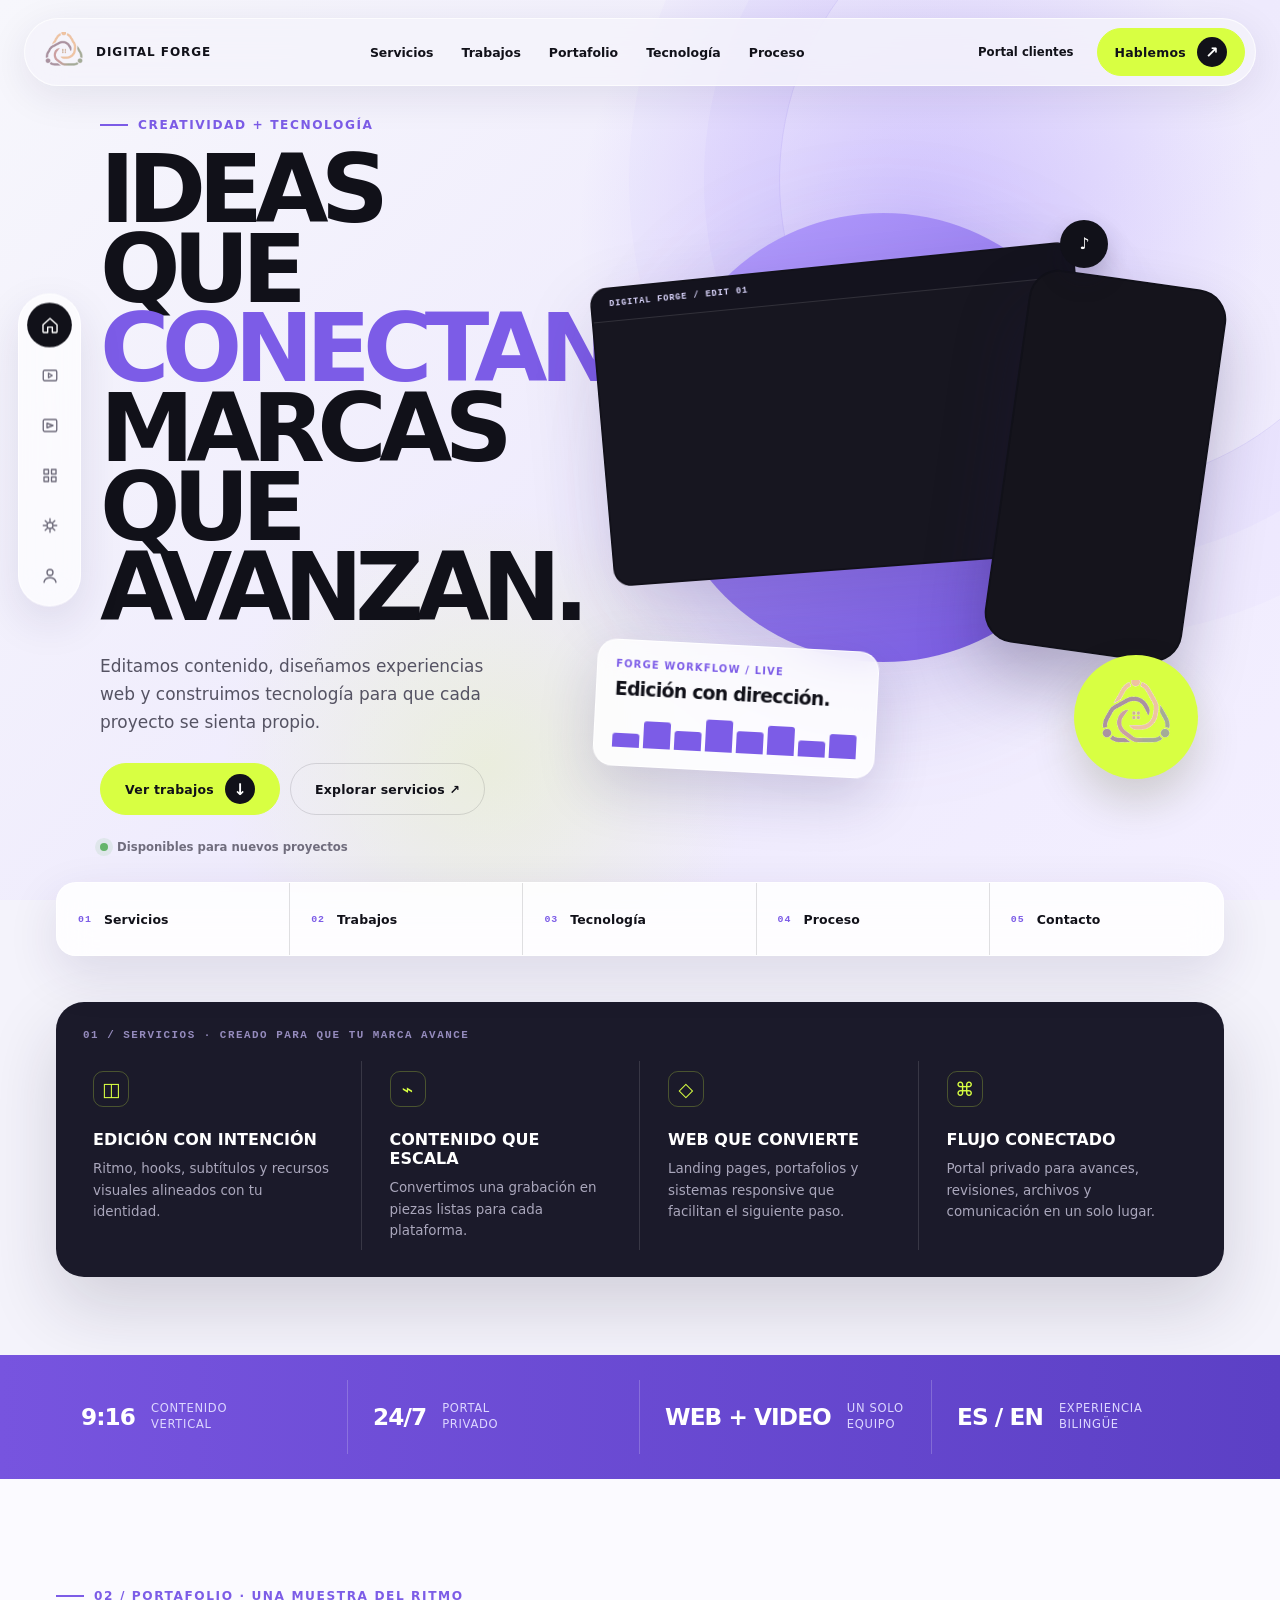
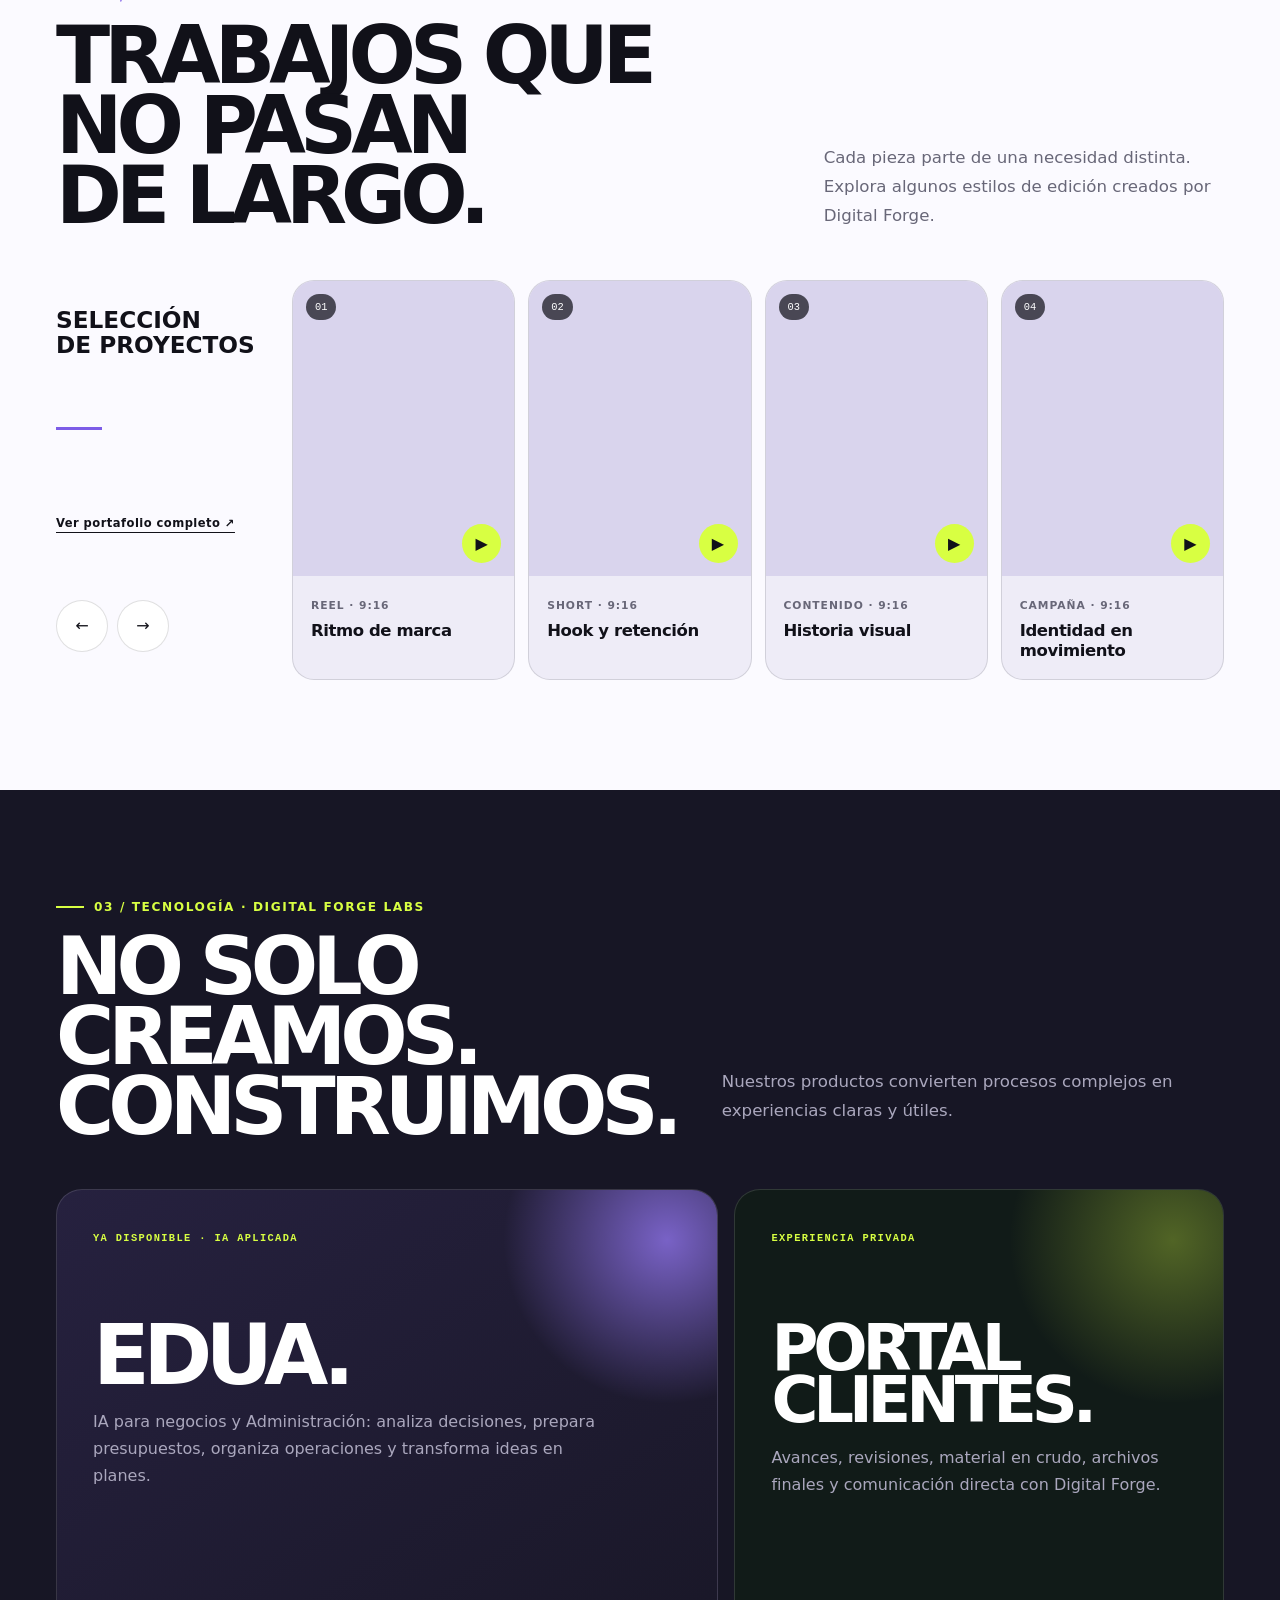
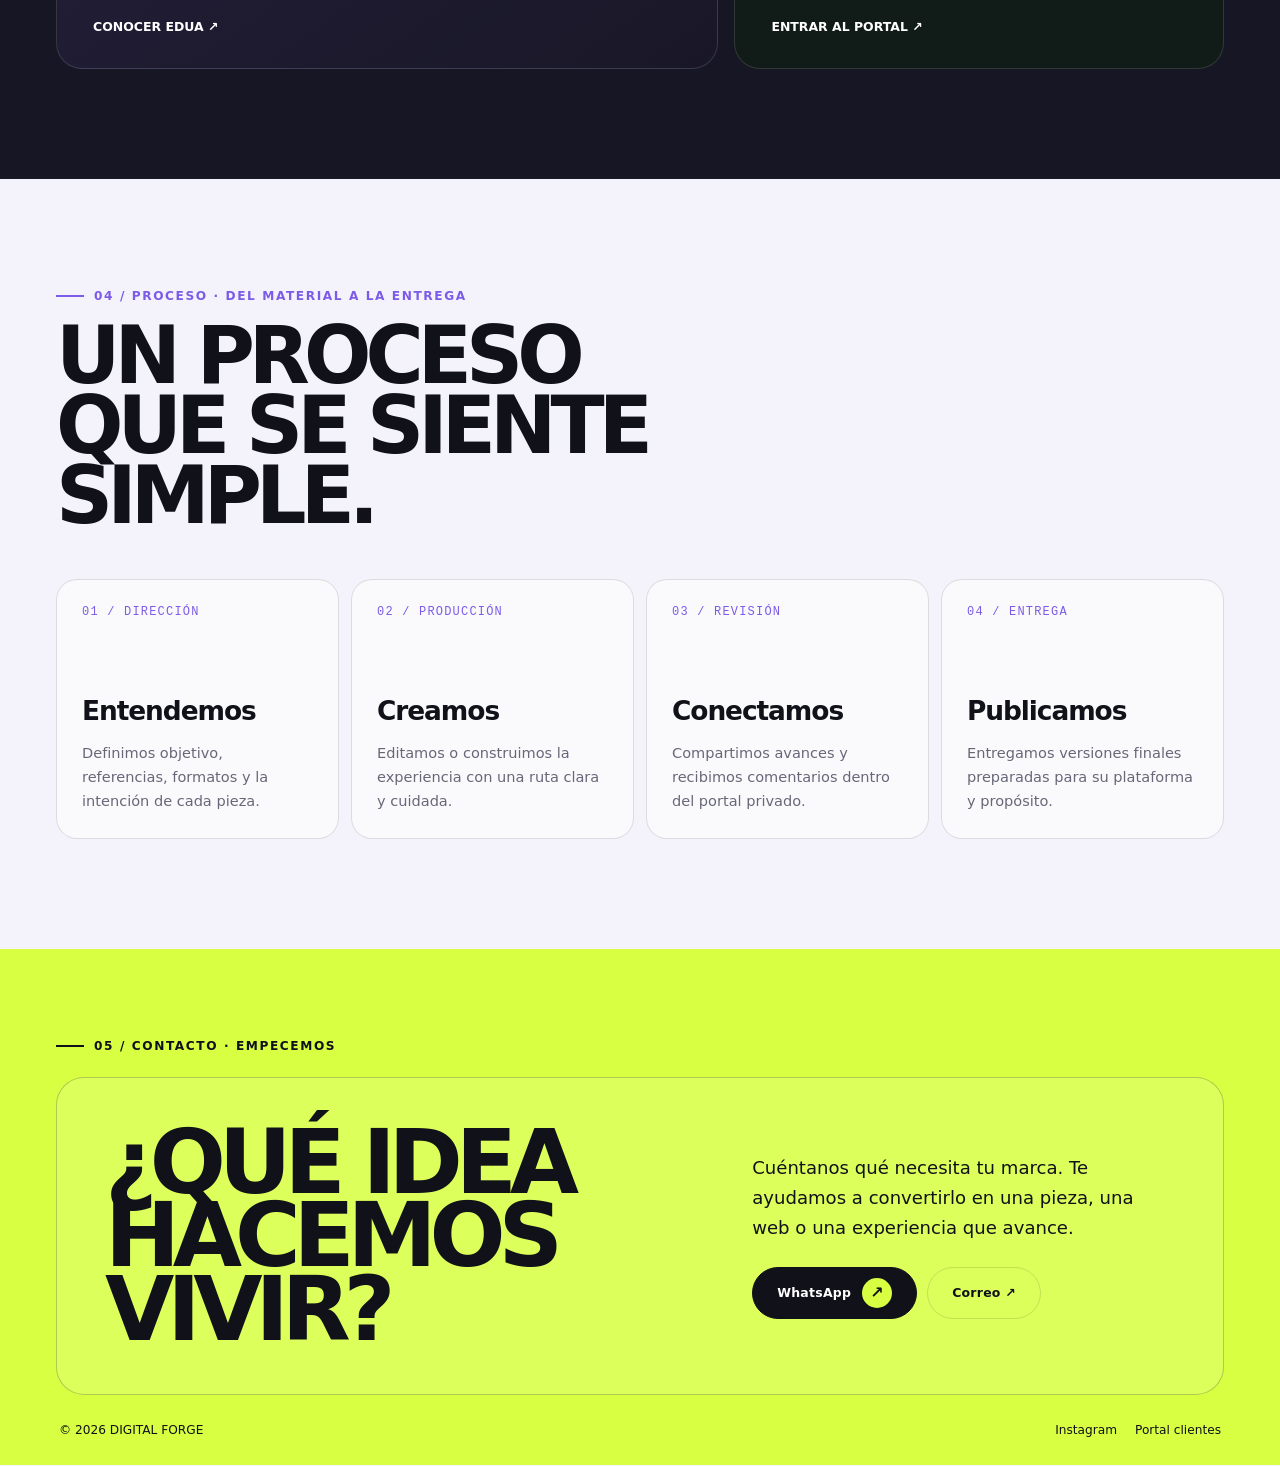
==== commit 1b8ea8d2: "Remove public admin panel link" ====
--- a/index.html
+++ b/index.html
@@ -44,7 +44,7 @@
     <section class="labs" id="tecnologia"><div class="shell"><div class="labs-head"><div><p class="eyebrow">03 / Tecnología · Digital Forge Labs</p><h2 class="section-title">NO SOLO<br>CREAMOS.<br>CONSTRUIMOS.</h2></div><p class="section-copy">Nuestros productos convierten procesos complejos en experiencias claras y útiles.</p></div><div class="lab-grid"><article class="lab-card edua"><span class="tag">YA DISPONIBLE · IA APLICADA</span><h3>EDUA.</h3><p>IA para negocios y Administración: analiza decisiones, prepara presupuestos, organiza operaciones y transforma ideas en planes.</p><a class="card-link" href="https://aula-estudio.aula-estudio.workers.dev/empresarios" target="_blank" rel="noopener">CONOCER EDUA ↗</a></article><article class="lab-card portal"><span class="tag">EXPERIENCIA PRIVADA</span><h3>PORTAL<br>CLIENTES.</h3><p>Avances, revisiones, material en crudo, archivos finales y comunicación directa con Digital Forge.</p><a class="card-link" href="/portal/">ENTRAR AL PORTAL ↗</a></article></div></div></section>
     <section class="process" id="proceso"><div class="shell"><p class="eyebrow">04 / Proceso · Del material a la entrega</p><h2 class="section-title">UN PROCESO<br>QUE SE SIENTE<br>SIMPLE.</h2><div class="process-grid"><article class="process-card"><b>01 / DIRECCIÓN</b><h3>Entendemos</h3><p>Definimos objetivo, referencias, formatos y la intención de cada pieza.</p></article><article class="process-card"><b>02 / PRODUCCIÓN</b><h3>Creamos</h3><p>Editamos o construimos la experiencia con una ruta clara y cuidada.</p></article><article class="process-card"><b>03 / REVISIÓN</b><h3>Conectamos</h3><p>Compartimos avances y recibimos comentarios dentro del portal privado.</p></article><article class="process-card"><b>04 / ENTREGA</b><h3>Publicamos</h3><p>Entregamos versiones finales preparadas para su plataforma y propósito.</p></article></div></div></section>
   </main>
-  <section class="contact" id="contacto"><div class="shell"><p class="eyebrow">05 / Contacto · Empecemos</p><div class="contact-card"><h2>¿Qué idea<br>hacemos<br>vivir?</h2><div class="contact-copy"><p>Cuéntanos qué necesita tu marca. Te ayudamos a convertirlo en una pieza, una web o una experiencia que avance.</p><div class="contact-actions"><a class="pill dark track-link" data-event="click_whatsapp" href="https://wa.me/13057486848?text=Hola%20Digital%20Forge%2C%20quiero%20hablar%20sobre%20un%20proyecto." target="_blank" rel="noopener">WhatsApp <span class="arrow">↗</span></a><a class="pill" href="mailto:digitalforge.team@outlook.com">Correo ↗</a></div></div></div><footer class="footer"><span>© 2026 DIGITAL FORGE</span><div class="footer-links"><a class="track-link" data-event="click_instagram" href="https://www.instagram.com/digitalforge__/" target="_blank" rel="noopener">Instagram</a><a href="/portal/">Portal clientes</a><a href="/admin/" rel="nofollow">Panel privado</a></div></footer></div></section>
+  <section class="contact" id="contacto"><div class="shell"><p class="eyebrow">05 / Contacto · Empecemos</p><div class="contact-card"><h2>¿Qué idea<br>hacemos<br>vivir?</h2><div class="contact-copy"><p>Cuéntanos qué necesita tu marca. Te ayudamos a convertirlo en una pieza, una web o una experiencia que avance.</p><div class="contact-actions"><a class="pill dark track-link" data-event="click_whatsapp" href="https://wa.me/13057486848?text=Hola%20Digital%20Forge%2C%20quiero%20hablar%20sobre%20un%20proyecto." target="_blank" rel="noopener">WhatsApp <span class="arrow">↗</span></a><a class="pill" href="mailto:digitalforge.team@outlook.com">Correo ↗</a></div></div></div><footer class="footer"><span>© 2026 DIGITAL FORGE</span><div class="footer-links"><a class="track-link" data-event="click_instagram" href="https://www.instagram.com/digitalforge__/" target="_blank" rel="noopener">Instagram</a><a href="/portal/">Portal clientes</a></div></footer></div></section>
   <div class="video-dialog" role="dialog" aria-modal="true" aria-label="Reproductor de trabajo" aria-hidden="true"><div class="dialog-shell"><button class="dialog-close" type="button" aria-label="Cerrar video">×</button><video controls playsinline></video></div></div>
   <script>
     const menuToggle=document.querySelector('.menu-toggle'),mobileMenu=document.querySelector('.mobile-menu');
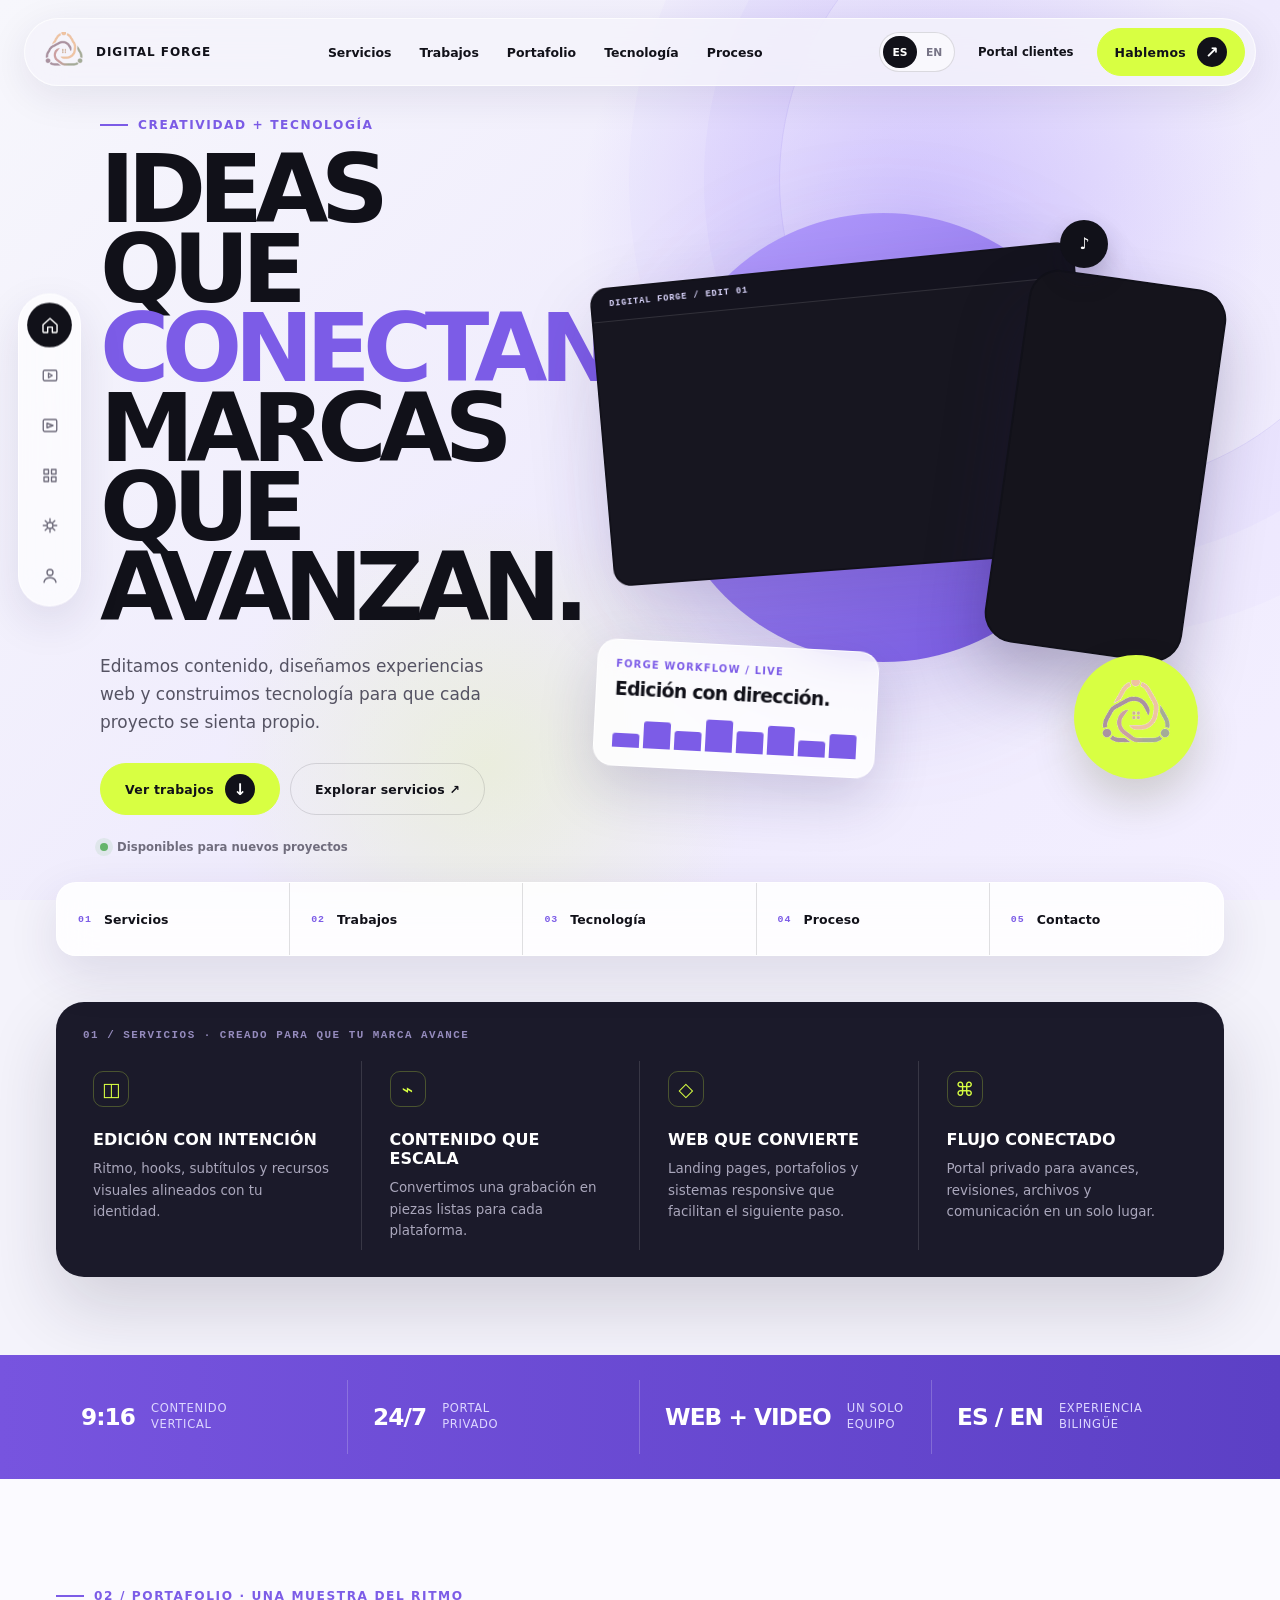
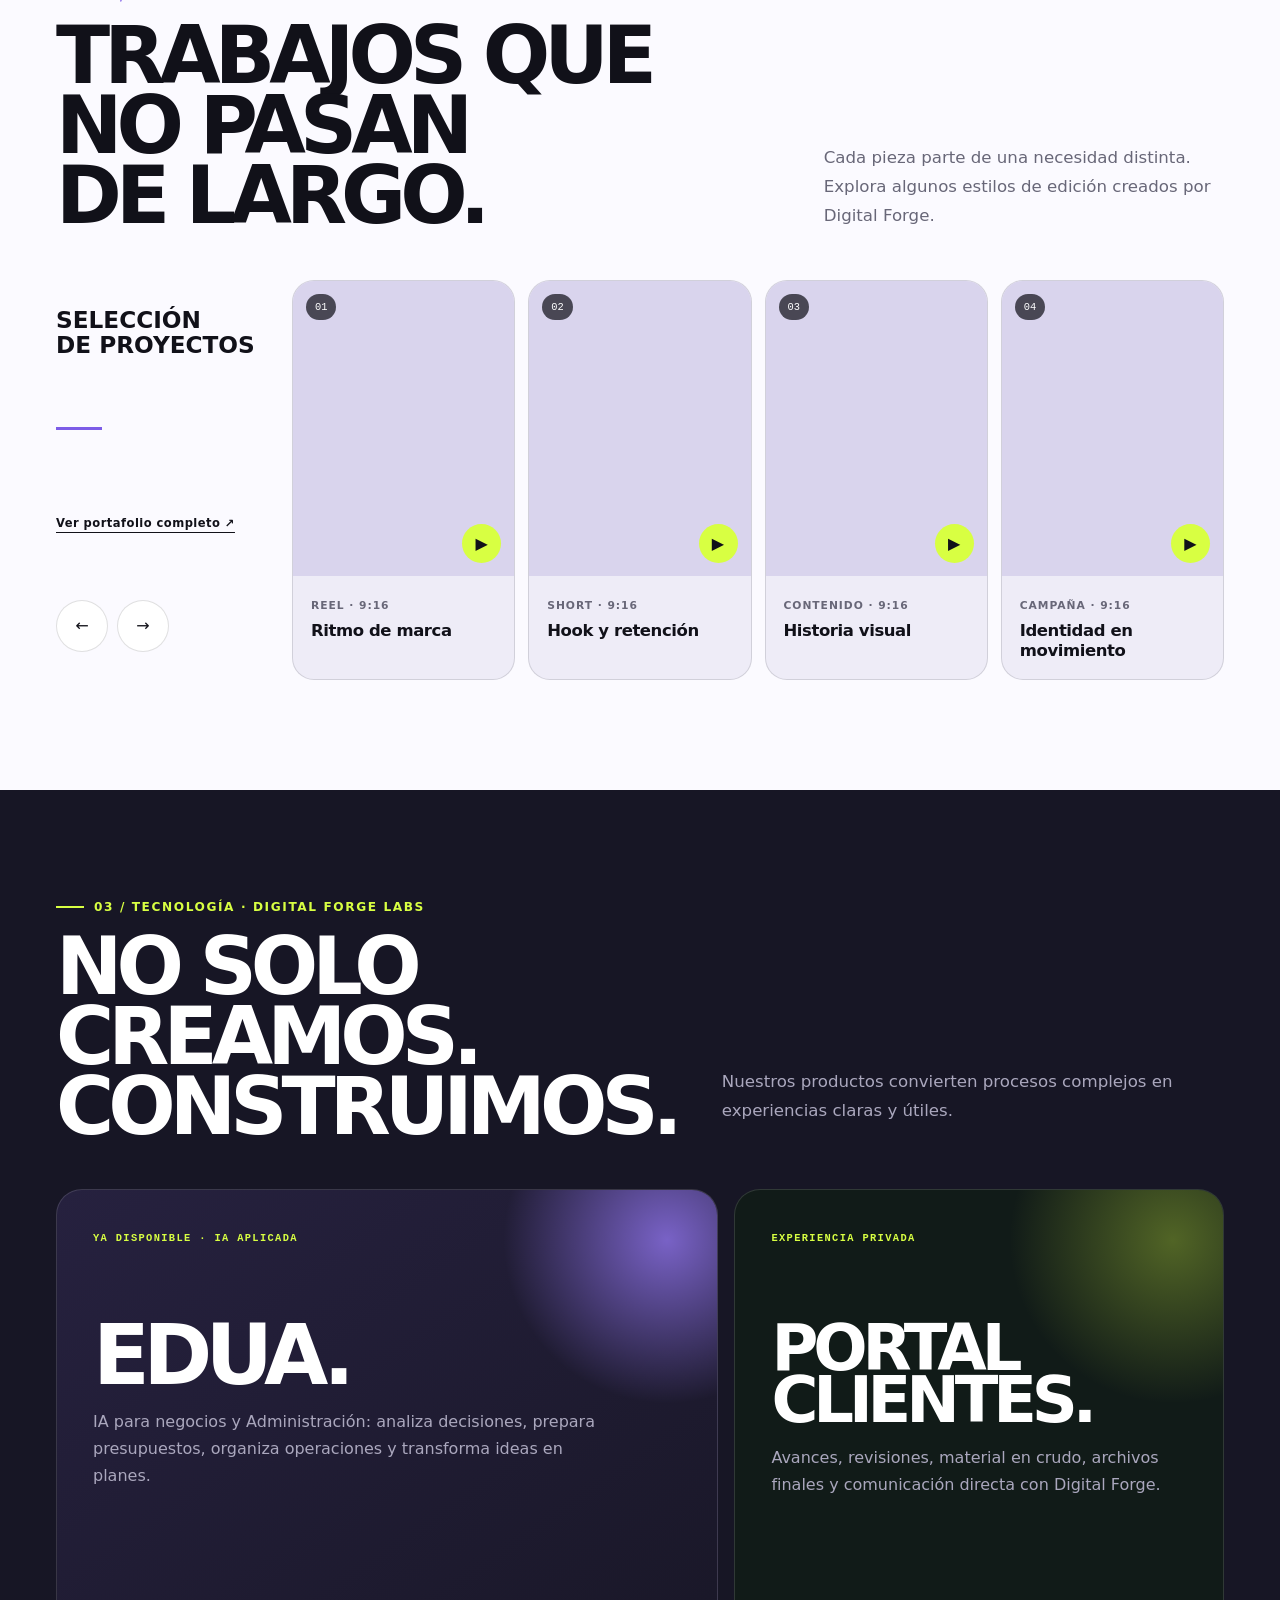
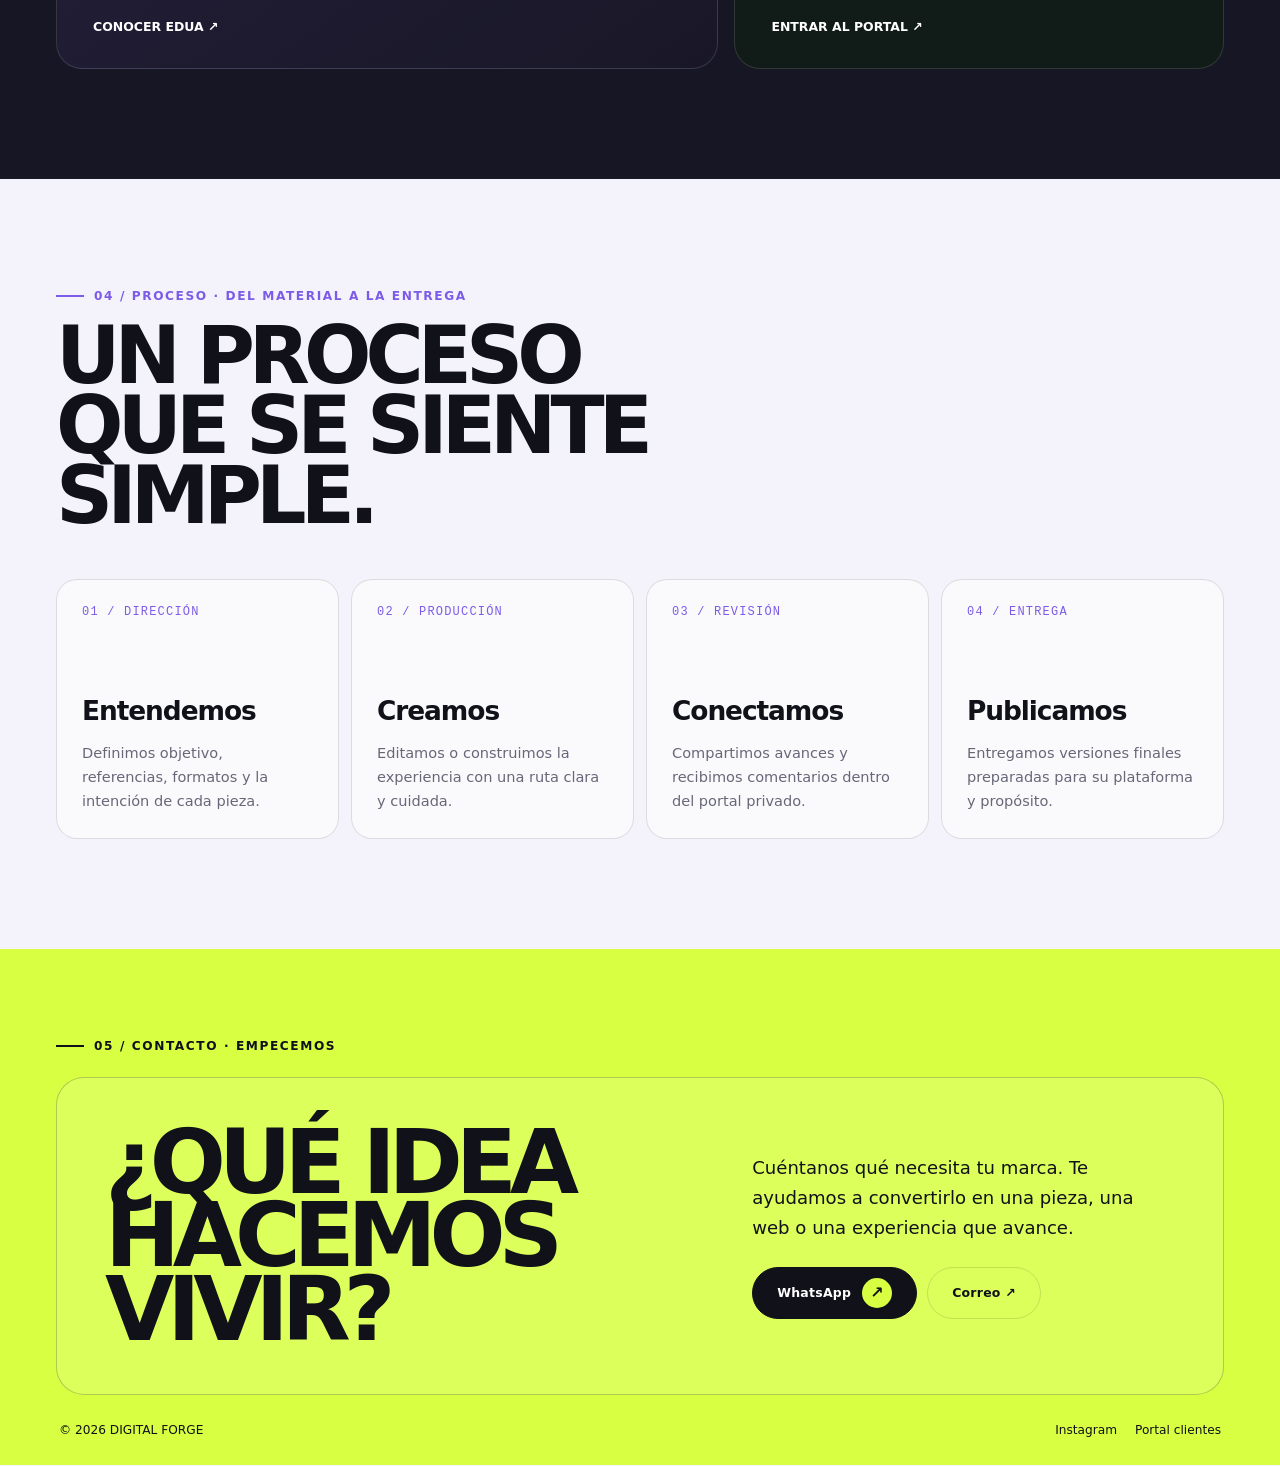
==== commit eff0bfe2: "Add bilingual public website" ====
--- a/index.html
+++ b/index.html
@@ -10,7 +10,7 @@
   <style>
     :root{--paper:#f4f3fb;--ink:#111119;--ink-2:#1b1a2a;--purple:#7c5ce7;--purple-2:#b8a5ff;--lime:#d8ff42;--white:#fff;--muted:#686778;--line:rgba(17,17,25,.13);--dark-line:rgba(255,255,255,.13);--shadow:0 30px 80px rgba(47,34,92,.16);--radius:28px;--max:1440px}
     *{box-sizing:border-box}html{width:100%;max-width:100%;overflow-x:hidden;overflow-x:clip;scroll-behavior:smooth}body{position:relative;width:100%;max-width:100%;margin:0;min-width:320px;overflow-x:hidden;overflow-x:clip;background:var(--paper);color:var(--ink);font-family:Inter,ui-sans-serif,system-ui,-apple-system,BlinkMacSystemFont,"Segoe UI",sans-serif;-webkit-font-smoothing:antialiased}body.menu-open{overflow:hidden}a{color:inherit;text-decoration:none}button,input,textarea,select{font:inherit}button{color:inherit}img,video{display:block;max-width:100%}main,header,section,footer,.hero-grid,.hero-copy,.visual-stage{min-width:0;max-width:100%}::selection{background:var(--lime);color:var(--ink)}:focus-visible{outline:3px solid var(--purple);outline-offset:4px}.shell{width:min(calc(100% - 112px),var(--max));margin:0 auto}.eyebrow{display:flex;align-items:center;gap:10px;margin:0 0 18px;color:var(--purple);font-size:.76rem;font-weight:850;letter-spacing:.13em;text-transform:uppercase}.eyebrow::before{content:"";width:28px;height:2px;background:currentColor}.section-title{max-width:920px;margin:0;font-size:clamp(3rem,6.2vw,7rem);line-height:.88;letter-spacing:-.075em}.section-copy{max-width:620px;color:var(--muted);font-size:1.04rem;line-height:1.75}.pill{display:inline-flex;align-items:center;justify-content:center;gap:11px;min-height:52px;padding:0 24px;border:1px solid var(--line);border-radius:999px;background:transparent;font-size:.78rem;font-weight:850;letter-spacing:.02em;transition:transform .2s,background .2s,color .2s,border-color .2s}.pill:hover{transform:translateY(-2px)}.pill.primary{border-color:var(--lime);background:var(--lime);color:var(--ink)}.pill.dark{border-color:var(--ink);background:var(--ink);color:#fff}.pill .arrow{display:grid;place-items:center;width:30px;height:30px;border-radius:50%;background:var(--ink);color:#fff;font-size:1rem}.pill.dark .arrow{background:var(--lime);color:var(--ink)}
-    .topbar{position:fixed;z-index:80;top:18px;left:50%;transform:translateX(-50%);width:min(calc(100% - 48px),var(--max));height:68px;padding:9px 10px 9px 18px;display:flex;align-items:center;gap:30px;border:1px solid rgba(255,255,255,.72);border-radius:999px;background:rgba(244,243,251,.82);box-shadow:0 10px 40px rgba(31,22,62,.09);backdrop-filter:blur(18px)}.brand{display:flex;align-items:center;gap:11px;min-width:max-content;font-size:.75rem;font-weight:900;letter-spacing:.08em}.brand img{width:42px;height:42px;object-fit:contain}.top-links{display:flex;align-items:center;justify-content:center;gap:28px;margin:auto;font-size:.78rem;font-weight:720}.top-links a{position:relative}.top-links a::after{content:"";position:absolute;left:0;bottom:-7px;width:100%;height:2px;background:var(--purple);transform:scaleX(0);transition:transform .2s}.top-links a:hover::after{transform:scaleX(1)}.header-actions{display:flex;align-items:center;gap:8px}.portal-link{padding:12px 15px;border-radius:999px;font-size:.73rem;font-weight:850}.portal-link:hover{background:#fff}.header-cta{min-height:48px;padding:0 17px}.menu-toggle{display:none;width:46px;height:46px;border:1px solid var(--line);border-radius:50%;background:#fff;cursor:pointer}
+    .topbar{position:fixed;z-index:80;top:18px;left:50%;transform:translateX(-50%);width:min(calc(100% - 48px),var(--max));height:68px;padding:9px 10px 9px 18px;display:flex;align-items:center;gap:30px;border:1px solid rgba(255,255,255,.72);border-radius:999px;background:rgba(244,243,251,.82);box-shadow:0 10px 40px rgba(31,22,62,.09);backdrop-filter:blur(18px)}.brand{display:flex;align-items:center;gap:11px;min-width:max-content;font-size:.75rem;font-weight:900;letter-spacing:.08em}.brand img{width:42px;height:42px;object-fit:contain}.top-links{display:flex;align-items:center;justify-content:center;gap:28px;margin:auto;font-size:.78rem;font-weight:720}.top-links a{position:relative}.top-links a::after{content:"";position:absolute;left:0;bottom:-7px;width:100%;height:2px;background:var(--purple);transform:scaleX(0);transition:transform .2s}.top-links a:hover::after{transform:scaleX(1)}.header-actions{display:flex;align-items:center;gap:8px}.language-switch{display:flex;align-items:center;padding:3px;border:1px solid var(--line);border-radius:999px;background:rgba(255,255,255,.55)}.language-switch button{width:34px;height:32px;padding:0;border:0;border-radius:999px;background:transparent;color:#777486;font-size:.67rem;font-weight:900;cursor:pointer}.language-switch button.active{background:var(--ink);color:#fff}.portal-link{padding:12px 15px;border-radius:999px;font-size:.73rem;font-weight:850}.portal-link:hover{background:#fff}.header-cta{min-height:48px;padding:0 17px}.menu-toggle{display:none;width:46px;height:46px;border:1px solid var(--line);border-radius:50%;background:#fff;cursor:pointer}
     .side-rail{position:fixed;z-index:60;left:18px;top:50%;transform:translateY(-50%);display:grid;gap:7px;padding:9px;border:1px solid rgba(255,255,255,.8);border-radius:999px;background:rgba(255,255,255,.64);box-shadow:0 16px 45px rgba(39,29,82,.11);backdrop-filter:blur(18px)}.rail-link{display:grid;place-items:center;width:43px;height:43px;border-radius:50%;color:#6d6a7a;transition:background .2s,color .2s,transform .2s}.rail-link:hover,.rail-link.active{color:#fff;background:var(--ink);transform:scale(1.04)}.rail-link svg{width:18px;height:18px;fill:none;stroke:currentColor;stroke-width:1.8;stroke-linecap:round;stroke-linejoin:round}
     .hero{min-height:100svh;padding:118px 0 40px;position:relative;isolation:isolate}.hero::before{content:"";position:absolute;z-index:-2;inset:0;background:radial-gradient(circle at 72% 25%,rgba(153,122,255,.37),transparent 30%),radial-gradient(circle at 38% 85%,rgba(216,255,66,.17),transparent 24%),linear-gradient(135deg,#f7f7fc 0%,#eeeafd 58%,#f3efff 100%)}.hero::after{content:"";position:absolute;z-index:-1;right:-9vw;top:-10vw;width:48vw;height:48vw;border-radius:50%;border:1px solid rgba(124,92,231,.15);box-shadow:0 0 0 75px rgba(124,92,231,.035),0 0 0 150px rgba(124,92,231,.025)}.hero-grid{display:grid;grid-template-columns:minmax(0,.87fr) minmax(520px,1.13fr);gap:32px;align-items:center;min-height:680px}.hero-copy{position:relative;z-index:3;padding-left:44px}.hero-copy h1{margin:0;font-size:clamp(4.5rem,7.4vw,8.1rem);line-height:.84;letter-spacing:-.082em;text-transform:uppercase}.hero-copy h1 span{color:var(--purple)}.hero-copy>p:not(.eyebrow){max-width:390px;margin:26px 0;color:#555363;font-size:1.06rem;line-height:1.65}.hero-actions{display:flex;gap:10px;flex-wrap:wrap}.hero-note{display:flex;align-items:center;gap:9px;margin-top:25px;color:#706d7d;font-size:.73rem;font-weight:750}.hero-note i{width:8px;height:8px;border-radius:50%;background:#65b46a;box-shadow:0 0 0 5px rgba(101,180,106,.12)}.visual-stage{position:relative;min-height:650px}.purple-orbit{position:absolute;left:12%;top:8%;width:70%;aspect-ratio:1;border-radius:50%;background:linear-gradient(145deg,#b7a1ff,#7254df);filter:drop-shadow(0 36px 55px rgba(86,59,179,.2))}.studio-screen{position:absolute;z-index:3;left:2%;top:16%;width:76%;aspect-ratio:16/10;padding:9px;border:2px solid rgba(17,17,25,.8);border-radius:18px;background:#171620;box-shadow:var(--shadow);transform:rotate(-5deg) perspective(1000px) rotateY(-5deg);overflow:hidden}.studio-screen::before{content:"";position:absolute;z-index:2;left:0;right:0;top:0;height:32px;background:rgba(20,19,30,.88);border-bottom:1px solid rgba(255,255,255,.12)}.studio-screen::after{content:"DIGITAL FORGE / EDIT 01";position:absolute;z-index:3;top:10px;left:18px;color:#ddd8ff;font:700 .55rem monospace;letter-spacing:.11em}.studio-screen video{width:100%;height:100%;object-fit:cover;border-radius:10px}.phone-cut{position:absolute;z-index:5;right:3%;top:18%;width:31%;aspect-ratio:9/17;padding:7px;border:2px solid rgba(17,17,25,.85);border-radius:30px;background:#15141c;box-shadow:0 35px 65px rgba(31,23,67,.28);transform:rotate(8deg)}.phone-cut video{width:100%;height:100%;object-fit:cover;border-radius:23px}.floating-card{position:absolute;z-index:6;left:2%;bottom:6%;width:44%;padding:18px;border:1px solid rgba(255,255,255,.85);border-radius:20px;background:rgba(255,255,255,.82);box-shadow:0 22px 55px rgba(43,31,94,.18);backdrop-filter:blur(16px);transform:rotate(3deg)}.floating-card small{display:block;color:var(--purple);font-size:.62rem;font-weight:900;letter-spacing:.12em}.floating-card strong{display:block;margin:8px 0 14px;font-size:1.18rem;letter-spacing:-.04em}.timeline{display:flex;align-items:end;gap:4px;height:34px}.timeline i{display:block;flex:1;height:var(--h);border-radius:3px 3px 0 0;background:var(--purple)}.logo-orb{position:absolute;z-index:7;right:4%;bottom:5%;display:grid;place-items:center;width:124px;height:124px;border-radius:50%;background:var(--lime);box-shadow:0 22px 44px rgba(64,69,17,.2)}.logo-orb img{width:76px;height:76px;object-fit:contain}.sound-control{position:absolute;z-index:8;right:18%;top:9%;width:48px;height:48px;border:0;border-radius:50%;background:var(--ink);color:#fff;cursor:pointer;font-weight:900;box-shadow:0 12px 25px rgba(23,20,45,.22)}
     .page-index{position:relative;z-index:12;margin:-18px auto 46px}.page-index-grid{display:grid;grid-template-columns:repeat(5,1fr);border:1px solid rgba(255,255,255,.8);border-radius:20px;background:rgba(255,255,255,.84);box-shadow:0 18px 50px rgba(46,32,93,.12);backdrop-filter:blur(18px);overflow:hidden}.page-index a{display:flex;align-items:center;gap:12px;min-height:72px;padding:0 21px;border-right:1px solid var(--line);transition:background .2s,color .2s}.page-index a:last-child{border-right:0}.page-index a:hover{background:var(--ink);color:#fff}.page-index small{color:var(--purple);font:900 .62rem monospace;letter-spacing:.1em}.page-index strong{font-size:.78rem;letter-spacing:.01em}.page-index a:hover small{color:var(--lime)}main section[id],.contact[id]{scroll-margin-top:100px}.capabilities{padding:0 0 78px}.cap-panel{padding:27px;border-radius:var(--radius);background:var(--ink-2);color:#fff;box-shadow:0 30px 70px rgba(30,27,48,.16)}.cap-label{margin:0 0 20px;color:#958bbd;font:800 .68rem monospace;letter-spacing:.14em}.cap-grid{display:grid;grid-template-columns:repeat(4,1fr)}.capability{min-height:155px;padding:10px 28px 8px;border-right:1px solid var(--dark-line)}.capability:first-child{padding-left:10px}.capability:last-child{border-right:0}.cap-icon{display:grid;place-items:center;width:36px;height:36px;margin-bottom:23px;color:var(--lime);border:1px solid rgba(216,255,66,.25);border-radius:10px;font-size:1.2rem}.capability h3{margin:0 0 9px;font-size:1rem;text-transform:uppercase;line-height:1.2}.capability p{margin:0;color:#aaa7bc;font-size:.84rem;line-height:1.6}
@@ -22,12 +22,12 @@
     .mobile-menu{display:none;position:fixed;z-index:75;inset:0;padding:108px 22px 30px;background:rgba(244,243,251,.98)}.mobile-menu.open{display:flex;flex-direction:column}.mobile-menu a{padding:18px 5px;border-bottom:1px solid var(--line);font-size:1.45rem;font-weight:850;letter-spacing:-.04em}.mobile-menu .pill{margin-top:auto;border-bottom:0;font-size:.82rem}.video-dialog{position:fixed;z-index:100;inset:0;display:none;align-items:center;justify-content:center;padding:24px;background:rgba(13,12,22,.92);backdrop-filter:blur(16px)}.video-dialog.open{display:flex}.dialog-shell{position:relative;width:min(860px,100%);max-height:90svh;display:grid;place-items:center}.dialog-shell video{max-height:84svh;width:auto;border-radius:24px;background:#000;box-shadow:0 30px 100px #000}.dialog-close{position:absolute;z-index:2;right:0;top:0;transform:translate(40%,-40%);width:48px;height:48px;border:0;border-radius:50%;background:var(--lime);cursor:pointer;font-size:1.3rem;font-weight:900}
     @media(max-width:1120px){.shell{width:min(calc(100% - 48px),var(--max))}.top-links{gap:16px}.hero-grid{grid-template-columns:1fr 1fr}.hero-copy{padding-left:18px}.visual-stage{min-height:570px}.project-strip{grid-template-columns:repeat(2,1fr)}.work-layout{grid-template-columns:170px 1fr}}
     @media(max-width:900px){.top-links,.portal-link{display:none}.header-actions{margin-left:auto}.menu-toggle{display:grid;place-items:center}.side-rail{display:none}.hero{padding-top:105px}.hero-grid{grid-template-columns:1fr;min-height:auto}.hero-copy{padding:35px 0 0;max-width:760px}.visual-stage{width:min(720px,100%);margin:0 auto}.page-index-grid{display:flex;overflow-x:auto;scroll-snap-type:x proximity;scrollbar-width:none}.page-index-grid::-webkit-scrollbar{display:none}.page-index a{flex:0 0 160px;scroll-snap-align:start}.cap-grid{grid-template-columns:repeat(2,1fr)}.capability:nth-child(2){border-right:0}.capability:nth-child(-n+2){border-bottom:1px solid var(--dark-line);padding-bottom:25px}.capability:nth-child(n+3){padding-top:25px}.work-head,.labs-head{grid-template-columns:1fr;display:grid;gap:22px}.work-layout{grid-template-columns:1fr}.work-index{flex-direction:row;align-items:center;padding:0}.work-index strong{max-width:210px}.lab-grid,.contact-card{grid-template-columns:1fr}.process-grid{grid-template-columns:repeat(2,1fr)}.stats-grid{grid-template-columns:repeat(2,1fr)}.stat:nth-child(2){border-right:0}.stat:nth-child(-n+2){border-bottom:1px solid rgba(255,255,255,.2)}}
-    @media(max-width:620px){.shell{width:calc(100% - 26px)}.topbar{top:9px;width:calc(100% - 18px);height:60px;padding:7px 7px 7px 12px}.brand img{width:38px;height:38px}.brand span{display:none}.header-cta{min-height:44px;padding:0 13px;font-size:.7rem}.menu-toggle{width:44px;height:44px}.hero{min-height:auto;padding:86px 0 34px;overflow:hidden}.hero-grid{gap:15px}.hero-copy{width:100%;padding-left:0}.hero-copy h1{max-width:100%;font-size:clamp(3.15rem,14.4vw,4.45rem);line-height:.88;overflow-wrap:normal}.hero-copy>p:not(.eyebrow){margin:20px 0;font-size:1rem}.eyebrow{max-width:100%;font-size:.66rem}.hero-actions{display:grid;grid-template-columns:minmax(0,1fr) minmax(0,1fr);width:100%;gap:8px}.hero-actions .pill{width:100%;min-width:0;padding:0 9px;white-space:nowrap}.hero-note{font-size:.67rem}.visual-stage{width:100%;min-height:445px;overflow:hidden}.purple-orbit{left:12%;top:9%;width:76%}.studio-screen{left:2%;top:15%;width:79%;padding:6px;border-radius:12px}.studio-screen::before{height:23px}.studio-screen::after{top:8px;left:12px;font-size:.42rem}.phone-cut{right:5%;top:17%;width:33%;padding:5px;border-radius:20px}.phone-cut video{border-radius:15px}.floating-card{left:2%;bottom:6%;width:57%;padding:13px}.floating-card strong{font-size:.93rem}.logo-orb{right:4%;bottom:5%;width:84px;height:84px}.logo-orb img{width:54px;height:54px}.sound-control{right:17%;top:5%;width:42px;height:42px}.page-index{margin:-8px auto 32px}.page-index a{flex-basis:136px;min-height:62px;padding:0 14px}.page-index strong{font-size:.72rem}.capabilities{padding-bottom:60px}.cap-panel{padding:20px}.cap-grid{grid-template-columns:1fr}.capability,.capability:first-child{min-height:auto;padding:22px 5px;border-right:0;border-bottom:1px solid var(--dark-line)}.capability:nth-child(n+3){padding-top:22px}.capability:last-child{border-bottom:0}.cap-icon{margin-bottom:14px}.work,.labs,.process{padding:68px 0}.section-title{font-size:13vw;line-height:.92}.project-strip{display:flex;max-width:100%;overflow-x:auto;scroll-snap-type:x mandatory;padding:0 2px 24px;scrollbar-width:none}.project-strip::-webkit-scrollbar{display:none}.project-card{flex:0 0 78%;scroll-snap-align:start}.work-index{display:grid;grid-template-columns:minmax(0,1fr) auto;gap:12px;margin-bottom:10px;padding:0}.work-index strong{min-width:0}.work-index>span{display:none}.portfolio-open{grid-column:1/-1;margin:0}.work-nav{grid-column:2;grid-row:1}.lab-card{min-height:430px;padding:25px}.lab-card h3{margin-top:62px}.lab-card .card-link{left:25px;bottom:26px}.process-grid{grid-template-columns:1fr}.process-card{min-height:210px}.stats-grid{grid-template-columns:1fr 1fr}.stat{padding:15px;gap:10px}.stat b{font-size:1.2rem}.stat span{font-size:.62rem}.contact{padding-top:64px}.contact-card{padding:28px 20px;gap:30px}.contact h2{font-size:15vw}.footer{flex-direction:column}.dialog-close{right:13px;top:13px;transform:none}}
+    @media(max-width:620px){.shell{width:calc(100% - 26px)}.topbar{top:9px;width:calc(100% - 18px);height:60px;padding:7px 7px 7px 12px;gap:8px}.brand img{width:38px;height:38px}.brand span{display:none}.language-switch{padding:2px}.language-switch button{width:27px;height:30px;font-size:.6rem}.header-cta{min-height:44px;padding:0 11px;font-size:.68rem}.menu-toggle{width:44px;height:44px}.hero{min-height:auto;padding:86px 0 34px;overflow:hidden}.hero-grid{gap:15px}.hero-copy{width:100%;padding-left:0}.hero-copy h1{max-width:100%;font-size:clamp(3.15rem,14.4vw,4.45rem);line-height:.88;overflow-wrap:normal}.hero-copy>p:not(.eyebrow){margin:20px 0;font-size:1rem}.eyebrow{max-width:100%;font-size:.66rem}.hero-actions{display:grid;grid-template-columns:minmax(0,1fr) minmax(0,1fr);width:100%;gap:8px}.hero-actions .pill{width:100%;min-width:0;padding:0 9px;white-space:nowrap}.hero-note{font-size:.67rem}.visual-stage{width:100%;min-height:445px;overflow:hidden}.purple-orbit{left:12%;top:9%;width:76%}.studio-screen{left:2%;top:15%;width:79%;padding:6px;border-radius:12px}.studio-screen::before{height:23px}.studio-screen::after{top:8px;left:12px;font-size:.42rem}.phone-cut{right:5%;top:17%;width:33%;padding:5px;border-radius:20px}.phone-cut video{border-radius:15px}.floating-card{left:2%;bottom:6%;width:57%;padding:13px}.floating-card strong{font-size:.93rem}.logo-orb{right:4%;bottom:5%;width:84px;height:84px}.logo-orb img{width:54px;height:54px}.sound-control{right:17%;top:5%;width:42px;height:42px}.page-index{margin:-8px auto 32px}.page-index a{flex-basis:136px;min-height:62px;padding:0 14px}.page-index strong{font-size:.72rem}.capabilities{padding-bottom:60px}.cap-panel{padding:20px}.cap-grid{grid-template-columns:1fr}.capability,.capability:first-child{min-height:auto;padding:22px 5px;border-right:0;border-bottom:1px solid var(--dark-line)}.capability:nth-child(n+3){padding-top:22px}.capability:last-child{border-bottom:0}.cap-icon{margin-bottom:14px}.work,.labs,.process{padding:68px 0}.section-title{font-size:13vw;line-height:.92}.project-strip{display:flex;max-width:100%;overflow-x:auto;scroll-snap-type:x mandatory;padding:0 2px 24px;scrollbar-width:none}.project-strip::-webkit-scrollbar{display:none}.project-card{flex:0 0 78%;scroll-snap-align:start}.work-index{display:grid;grid-template-columns:minmax(0,1fr) auto;gap:12px;margin-bottom:10px;padding:0}.work-index strong{min-width:0}.work-index>span{display:none}.portfolio-open{grid-column:1/-1;margin:0}.work-nav{grid-column:2;grid-row:1}.lab-card{min-height:430px;padding:25px}.lab-card h3{margin-top:62px}.lab-card .card-link{left:25px;bottom:26px}.process-grid{grid-template-columns:1fr}.process-card{min-height:210px}.stats-grid{grid-template-columns:1fr 1fr}.stat{padding:15px;gap:10px}.stat b{font-size:1.2rem}.stat span{font-size:.62rem}.contact{padding-top:64px}.contact-card{padding:28px 20px;gap:30px}.contact h2{font-size:15vw}.footer{flex-direction:column}.dialog-close{right:13px;top:13px;transform:none}}
     @media(prefers-reduced-motion:reduce){*{scroll-behavior:auto!important;transition:none!important;animation:none!important}}
   </style>
 </head>
 <body>
-  <nav class="topbar" aria-label="Navegación principal"><a class="brand" href="#inicio" aria-label="Digital Forge, inicio"><img src="/logo-header.png" alt=""><span>DIGITAL FORGE</span></a><div class="top-links"><a href="#servicios">Servicios</a><a href="#trabajos">Trabajos</a><a href="/portfolio/">Portafolio</a><a href="#tecnologia">Tecnología</a><a href="#proceso">Proceso</a></div><div class="header-actions"><a class="portal-link" href="/portal/">Portal clientes</a><a class="pill primary header-cta" href="#contacto">Hablemos <span class="arrow">↗</span></a><button class="menu-toggle" type="button" aria-label="Abrir menú" aria-expanded="false">☰</button></div></nav>
+  <nav class="topbar" aria-label="Navegación principal"><a class="brand" href="#inicio" aria-label="Digital Forge, inicio"><img src="/logo-header.png" alt=""><span>DIGITAL FORGE</span></a><div class="top-links"><a href="#servicios">Servicios</a><a href="#trabajos">Trabajos</a><a href="/portfolio/">Portafolio</a><a href="#tecnologia">Tecnología</a><a href="#proceso">Proceso</a></div><div class="header-actions"><div class="language-switch" role="group" aria-label="Idioma"><button class="active" data-site-locale="es" type="button" aria-pressed="true">ES</button><button data-site-locale="en" type="button" aria-pressed="false">EN</button></div><a class="portal-link" href="/portal/">Portal clientes</a><a class="pill primary header-cta" href="#contacto">Hablemos <span class="arrow">↗</span></a><button class="menu-toggle" type="button" aria-label="Abrir menú" aria-expanded="false">☰</button></div></nav>
   <aside class="side-rail" aria-label="Accesos rápidos"><a class="rail-link active" href="#inicio" aria-label="Inicio"><svg viewBox="0 0 24 24"><path d="m3 11 9-8 9 8v9a1 1 0 0 1-1 1h-5v-7H9v7H4a1 1 0 0 1-1-1z"/></svg></a><a class="rail-link" href="#trabajos" aria-label="Trabajos"><svg viewBox="0 0 24 24"><rect x="3" y="5" width="18" height="14" rx="2"/><path d="m10 9 5 3-5 3z"/></svg></a><a class="rail-link" href="/portfolio/" aria-label="Portafolio"><svg viewBox="0 0 24 24"><rect x="3" y="4" width="18" height="16" rx="2"/><path d="m8 9 8 3-8 3z"/></svg></a><a class="rail-link" href="#servicios" aria-label="Servicios"><svg viewBox="0 0 24 24"><path d="M4 4h6v6H4zM14 4h6v6h-6zM4 14h6v6H4zM14 14h6v6h-6z"/></svg></a><a class="rail-link" href="#tecnologia" aria-label="Tecnología"><svg viewBox="0 0 24 24"><path d="M12 3v4M12 17v4M3 12h4M17 12h4M5.6 5.6l2.8 2.8M15.6 15.6l2.8 2.8M18.4 5.6l-2.8 2.8M8.4 15.6l-2.8 2.8"/><circle cx="12" cy="12" r="4"/></svg></a><a class="rail-link" href="/portal/" aria-label="Portal de clientes"><svg viewBox="0 0 24 24"><circle cx="12" cy="8" r="4"/><path d="M4 21c.8-4.2 3.5-6 8-6s7.2 1.8 8 6"/></svg></a></aside>
   <div class="mobile-menu" aria-hidden="true"><a href="#servicios">Servicios</a><a href="#trabajos">Trabajos</a><a href="/portfolio/">Portafolio</a><a href="#tecnologia">Tecnología</a><a href="#proceso">Proceso</a><a href="/portal/">Portal de clientes</a><a class="pill dark" href="#contacto">Iniciar un proyecto <span class="arrow">↗</span></a></div>
   <header class="hero" id="inicio"><div class="shell hero-grid"><div class="hero-copy"><p class="eyebrow">Creatividad + tecnología</p><h1>Ideas que<br><span>conectan.</span><br>Marcas que<br>avanzan.</h1><p>Editamos contenido, diseñamos experiencias web y construimos tecnología para que cada proyecto se sienta propio.</p><div class="hero-actions"><a class="pill primary" href="#trabajos">Ver trabajos <span class="arrow">↓</span></a><a class="pill" href="#servicios">Explorar servicios ↗</a></div><div class="hero-note"><i></i> Disponibles para nuevos proyectos</div></div><div class="visual-stage" aria-label="Muestra de trabajos de Digital Forge"><div class="purple-orbit" aria-hidden="true"></div><div class="studio-screen"><video class="hero-video" autoplay muted loop playsinline preload="metadata"><source src="/videos/vertical-yt.mp4" type="video/mp4"></video></div><div class="phone-cut"><video autoplay muted loop playsinline preload="metadata"><source src="/videos/video-1.mp4" type="video/mp4"></video></div><div class="floating-card" aria-hidden="true"><small>FORGE WORKFLOW / LIVE</small><strong>Edición con dirección.</strong><div class="timeline"><i style="--h:42%"></i><i style="--h:78%"></i><i style="--h:56%"></i><i style="--h:95%"></i><i style="--h:66%"></i><i style="--h:84%"></i><i style="--h:48%"></i><i style="--h:72%"></i></div></div><div class="logo-orb"><img src="/logo-header.png" alt=""></div><button class="sound-control" type="button" aria-label="Activar sonido del video" aria-pressed="false">♪</button></div></div></header>
@@ -47,15 +47,30 @@
   <section class="contact" id="contacto"><div class="shell"><p class="eyebrow">05 / Contacto · Empecemos</p><div class="contact-card"><h2>¿Qué idea<br>hacemos<br>vivir?</h2><div class="contact-copy"><p>Cuéntanos qué necesita tu marca. Te ayudamos a convertirlo en una pieza, una web o una experiencia que avance.</p><div class="contact-actions"><a class="pill dark track-link" data-event="click_whatsapp" href="https://wa.me/13057486848?text=Hola%20Digital%20Forge%2C%20quiero%20hablar%20sobre%20un%20proyecto." target="_blank" rel="noopener">WhatsApp <span class="arrow">↗</span></a><a class="pill" href="mailto:digitalforge.team@outlook.com">Correo ↗</a></div></div></div><footer class="footer"><span>© 2026 DIGITAL FORGE</span><div class="footer-links"><a class="track-link" data-event="click_instagram" href="https://www.instagram.com/digitalforge__/" target="_blank" rel="noopener">Instagram</a><a href="/portal/">Portal clientes</a></div></footer></div></section>
   <div class="video-dialog" role="dialog" aria-modal="true" aria-label="Reproductor de trabajo" aria-hidden="true"><div class="dialog-shell"><button class="dialog-close" type="button" aria-label="Cerrar video">×</button><video controls playsinline></video></div></div>
   <script>
+    const siteTranslations={
+      'Navegación principal':'Main navigation','Digital Forge, inicio':'Digital Forge, home','Servicios':'Services','Trabajos':'Work','Portafolio':'Portfolio','Tecnología':'Technology','Proceso':'Process','Portal clientes':'Client portal','Portal de clientes':'Client portal','Hablemos':'Let’s talk','Idioma':'Language','Abrir menú':'Open menu','Cerrar menú':'Close menu','Accesos rápidos':'Quick links','Inicio':'Home','Iniciar un proyecto':'Start a project',
+      'Creatividad + tecnología':'Creativity + technology','Ideas que':'Ideas that','conectan.':'connect.','Marcas que':'Brands that','avanzan.':'move forward.','Editamos contenido, diseñamos experiencias web y construimos tecnología para que cada proyecto se sienta propio.':'We edit content, design web experiences and build technology so every project feels uniquely yours.','Ver trabajos':'View work','Explorar servicios ↗':'Explore services ↗','Disponibles para nuevos proyectos':'Available for new projects','Muestra de trabajos de Digital Forge':'Digital Forge work showcase','Edición con dirección.':'Editing with direction.','Activar sonido del video':'Turn video sound on','Silenciar video':'Mute video','Recorrido de la página':'Page overview','Contacto':'Contact',
+      '01 / SERVICIOS · CREADO PARA QUE TU MARCA AVANCE':'01 / SERVICES · BUILT TO MOVE YOUR BRAND FORWARD','Edición con intención':'Purposeful editing','Ritmo, hooks, subtítulos y recursos visuales alineados con tu identidad.':'Pacing, hooks, captions and visual assets aligned with your identity.','Contenido que escala':'Content that scales','Convertimos una grabación en piezas listas para cada plataforma.':'We turn one recording into pieces ready for every platform.','Web que convierte':'Websites that convert','Landing pages, portafolios y sistemas responsive que facilitan el siguiente paso.':'Landing pages, portfolios and responsive systems that make the next step easy.','Flujo conectado':'Connected workflow','Portal privado para avances, revisiones, archivos y comunicación en un solo lugar.':'A private portal for progress, reviews, files and communication in one place.','Características de Digital Forge':'Digital Forge features','Contenido':'Content','vertical':'vertical','Portal':'Private','privado':'portal','Un solo':'One','equipo':'team','Experiencia':'Bilingual','bilingüe':'experience',
+      '02 / Portafolio · Una muestra del ritmo':'02 / Portfolio · A showcase of pacing','TRABAJOS QUE':'WORK THAT','NO PASAN':'STOPS THE','DE LARGO.':'SCROLL.','Cada pieza parte de una necesidad distinta. Explora algunos estilos de edición creados por Digital Forge.':'Every piece starts with a different need. Explore a selection of editing styles created by Digital Forge.','Selección':'Project','de proyectos':'selection','Ver portafolio completo ↗':'View full portfolio ↗','Trabajo anterior':'Previous work','Trabajo siguiente':'Next work','Ritmo de marca':'Brand rhythm','Hook y retención':'Hook and retention','Historia visual':'Visual story','Identidad en movimiento':'Identity in motion','Contenido · 9:16':'Content · 9:16','Campaña · 9:16':'Campaign · 9:16','Ver pieza Ritmo de marca':'View Brand rhythm piece','Ver pieza Hook y retención':'View Hook and retention piece','Ver pieza Historia visual':'View Visual story piece','Ver pieza Identidad en movimiento':'View Identity in motion piece',
+      '03 / Tecnología · Digital Forge Labs':'03 / Technology · Digital Forge Labs','NO SOLO':'WE DON’T JUST','CREAMOS.':'CREATE.','CONSTRUIMOS.':'WE BUILD.','Nuestros productos convierten procesos complejos en experiencias claras y útiles.':'Our products turn complex processes into clear, useful experiences.','YA DISPONIBLE · IA APLICADA':'AVAILABLE NOW · APPLIED AI','IA para negocios y Administración: analiza decisiones, prepara presupuestos, organiza operaciones y transforma ideas en planes.':'AI for business and management: it analyzes decisions, prepares budgets, organizes operations and turns ideas into plans.','CONOCER EDUA ↗':'DISCOVER EDUA ↗','EXPERIENCIA PRIVADA':'PRIVATE EXPERIENCE','PORTAL':'CLIENT','CLIENTES.':'PORTAL.','Avances, revisiones, material en crudo, archivos finales y comunicación directa con Digital Forge.':'Progress, reviews, source material, final files and direct communication with Digital Forge.','ENTRAR AL PORTAL ↗':'ENTER THE PORTAL ↗',
+      '04 / Proceso · Del material a la entrega':'04 / Process · From source material to delivery','UN PROCESO':'A PROCESS','QUE SE SIENTE':'THAT FEELS','SIMPLE.':'SIMPLE.','01 / DIRECCIÓN':'01 / DIRECTION','Entendemos':'We understand','Definimos objetivo, referencias, formatos y la intención de cada pieza.':'We define the objective, references, formats and purpose of every piece.','02 / PRODUCCIÓN':'02 / PRODUCTION','Creamos':'We create','Editamos o construimos la experiencia con una ruta clara y cuidada.':'We edit or build the experience through a clear, carefully managed path.','03 / REVISIÓN':'03 / REVIEW','Conectamos':'We connect','Compartimos avances y recibimos comentarios dentro del portal privado.':'We share progress and receive feedback through the private portal.','04 / ENTREGA':'04 / DELIVERY','Publicamos':'We deliver','Entregamos versiones finales preparadas para su plataforma y propósito.':'We deliver final versions prepared for their platform and purpose.',
+      '05 / Contacto · Empecemos':'05 / Contact · Let’s begin','¿Qué idea':'What idea','hacemos':'will we bring','vivir?':'to life?','Cuéntanos qué necesita tu marca. Te ayudamos a convertirlo en una pieza, una web o una experiencia que avance.':'Tell us what your brand needs. We will help turn it into content, a website or an experience that moves forward.','Correo ↗':'Email ↗','Reproductor de trabajo':'Work player','Cerrar video':'Close video'
+    };
+    let siteLocale=localStorage.getItem('df-language')==='en'?'en':'es';
+    const siteOriginalText=new WeakMap(),siteOriginalAttributes=new WeakMap();
+    function t(value){return siteLocale==='en'?(siteTranslations[value]||value):value}
+    function translateSite(root=document){const walker=document.createTreeWalker(root,NodeFilter.SHOW_TEXT);const nodes=[];while(walker.nextNode())nodes.push(walker.currentNode);for(const node of nodes){if(node.parentElement?.closest('script,style'))continue;if(!siteOriginalText.has(node))siteOriginalText.set(node,node.nodeValue);const source=siteOriginalText.get(node),value=source.trim();if(!siteTranslations[value])continue;const next=source.replace(value,t(value));if(node.nodeValue!==next)node.nodeValue=next}for(const element of root.querySelectorAll('*')){for(const attribute of ['aria-label','title']){if(!element.hasAttribute(attribute))continue;let values=siteOriginalAttributes.get(element);if(!values){values={};siteOriginalAttributes.set(element,values)}if(!(attribute in values))values[attribute]=element.getAttribute(attribute);element.setAttribute(attribute,t(values[attribute]))}}}
+    function setSiteLocale(locale){siteLocale=locale==='en'?'en':'es';document.documentElement.lang=siteLocale;localStorage.setItem('df-language',siteLocale);document.title=siteLocale==='en'?'Digital Forge | Editing, web and technology':'Digital Forge | Edición, web y tecnología';document.querySelector('meta[name="description"]').content=siteLocale==='en'?'Digital Forge creates video editing, web experiences and technology for brands ready to move forward.':'Digital Forge crea edición de video, experiencias web y tecnología para marcas que quieren avanzar.';document.querySelectorAll('[data-site-locale]').forEach(button=>{const active=button.dataset.siteLocale===siteLocale;button.classList.toggle('active',active);button.setAttribute('aria-pressed',String(active))});translateSite(document)}
+    document.querySelectorAll('[data-site-locale]').forEach(button=>button.addEventListener('click',()=>setSiteLocale(button.dataset.siteLocale)));setSiteLocale(siteLocale);
     const menuToggle=document.querySelector('.menu-toggle'),mobileMenu=document.querySelector('.mobile-menu');
-    function setMenu(open){mobileMenu.classList.toggle('open',open);mobileMenu.setAttribute('aria-hidden',String(!open));menuToggle.setAttribute('aria-expanded',String(open));menuToggle.setAttribute('aria-label',open?'Cerrar menú':'Abrir menú');menuToggle.textContent=open?'×':'☰';document.body.classList.toggle('menu-open',open)}
+    function setMenu(open){mobileMenu.classList.toggle('open',open);mobileMenu.setAttribute('aria-hidden',String(!open));menuToggle.setAttribute('aria-expanded',String(open));menuToggle.setAttribute('aria-label',t(open?'Cerrar menú':'Abrir menú'));menuToggle.textContent=open?'×':'☰';document.body.classList.toggle('menu-open',open)}
     menuToggle.addEventListener('click',()=>setMenu(!mobileMenu.classList.contains('open')));mobileMenu.querySelectorAll('a').forEach(link=>link.addEventListener('click',()=>setMenu(false)));
-    const heroVideo=document.querySelector('.hero-video'),soundControl=document.querySelector('.sound-control');soundControl.addEventListener('click',()=>{heroVideo.muted=!heroVideo.muted;soundControl.textContent=heroVideo.muted?'♪':'◼';soundControl.setAttribute('aria-pressed',String(!heroVideo.muted));soundControl.setAttribute('aria-label',heroVideo.muted?'Activar sonido del video':'Silenciar video');if(!heroVideo.muted)heroVideo.play().catch(()=>{})});
+    const heroVideo=document.querySelector('.hero-video'),soundControl=document.querySelector('.sound-control');soundControl.addEventListener('click',()=>{heroVideo.muted=!heroVideo.muted;soundControl.textContent=heroVideo.muted?'♪':'◼';soundControl.setAttribute('aria-pressed',String(!heroVideo.muted));soundControl.setAttribute('aria-label',t(heroVideo.muted?'Activar sonido del video':'Silenciar video'));if(!heroVideo.muted)heroVideo.play().catch(()=>{})});
     const strip=document.querySelector('.project-strip');document.querySelector('.work-next').addEventListener('click',()=>strip.scrollBy({left:Math.max(260,strip.clientWidth*.55),behavior:'smooth'}));document.querySelector('.work-prev').addEventListener('click',()=>strip.scrollBy({left:-Math.max(260,strip.clientWidth*.55),behavior:'smooth'}));document.querySelectorAll('.project-card').forEach(card=>{const preview=card.querySelector('video');card.addEventListener('mouseenter',()=>preview.play().catch(()=>{}));card.addEventListener('mouseleave',()=>preview.pause())});
     const dialog=document.querySelector('.video-dialog'),dialogVideo=dialog.querySelector('video'),dialogClose=dialog.querySelector('.dialog-close');let returnFocus=null;function closeDialog(){dialog.classList.remove('open');dialog.setAttribute('aria-hidden','true');dialogVideo.pause();dialogVideo.removeAttribute('src');dialogVideo.load();document.body.classList.remove('menu-open');if(returnFocus)returnFocus.focus()}
     document.querySelectorAll('.project-play').forEach(button=>button.addEventListener('click',()=>{returnFocus=button;dialogVideo.src=button.dataset.video;dialog.classList.add('open');dialog.setAttribute('aria-hidden','false');document.body.classList.add('menu-open');dialogVideo.play().catch(()=>{});dialogClose.focus()}));dialogClose.addEventListener('click',closeDialog);dialog.addEventListener('click',event=>{if(event.target===dialog)closeDialog()});document.addEventListener('keydown',event=>{if(event.key==='Escape'){if(dialog.classList.contains('open'))closeDialog();else if(mobileMenu.classList.contains('open'))setMenu(false)}});
     const sections=[...document.querySelectorAll('header[id],main section[id],section[id]')],railLinks=[...document.querySelectorAll('.rail-link')];if('IntersectionObserver'in window){const observer=new IntersectionObserver(entries=>entries.forEach(entry=>{if(!entry.isIntersecting)return;railLinks.forEach(link=>link.classList.toggle('active',link.getAttribute('href')==='#'+entry.target.id))}),{rootMargin:'-35% 0px -55%'});sections.forEach(section=>observer.observe(section))}
-    function record(name,meta={}){fetch('/api/track',{method:'POST',headers:{'Content-Type':'application/json'},body:JSON.stringify({name,path:location.pathname,locale:'es',meta}),keepalive:true}).catch(()=>{})}record('page_view');document.querySelectorAll('.track-link').forEach(link=>link.addEventListener('click',()=>record(link.dataset.event)));
+    function record(name,meta={}){fetch('/api/track',{method:'POST',headers:{'Content-Type':'application/json'},body:JSON.stringify({name,path:location.pathname,locale:siteLocale,meta}),keepalive:true}).catch(()=>{})}record('page_view');document.querySelectorAll('.track-link').forEach(link=>link.addEventListener('click',()=>record(link.dataset.event)));
   </script>
 </body>
 </html>
